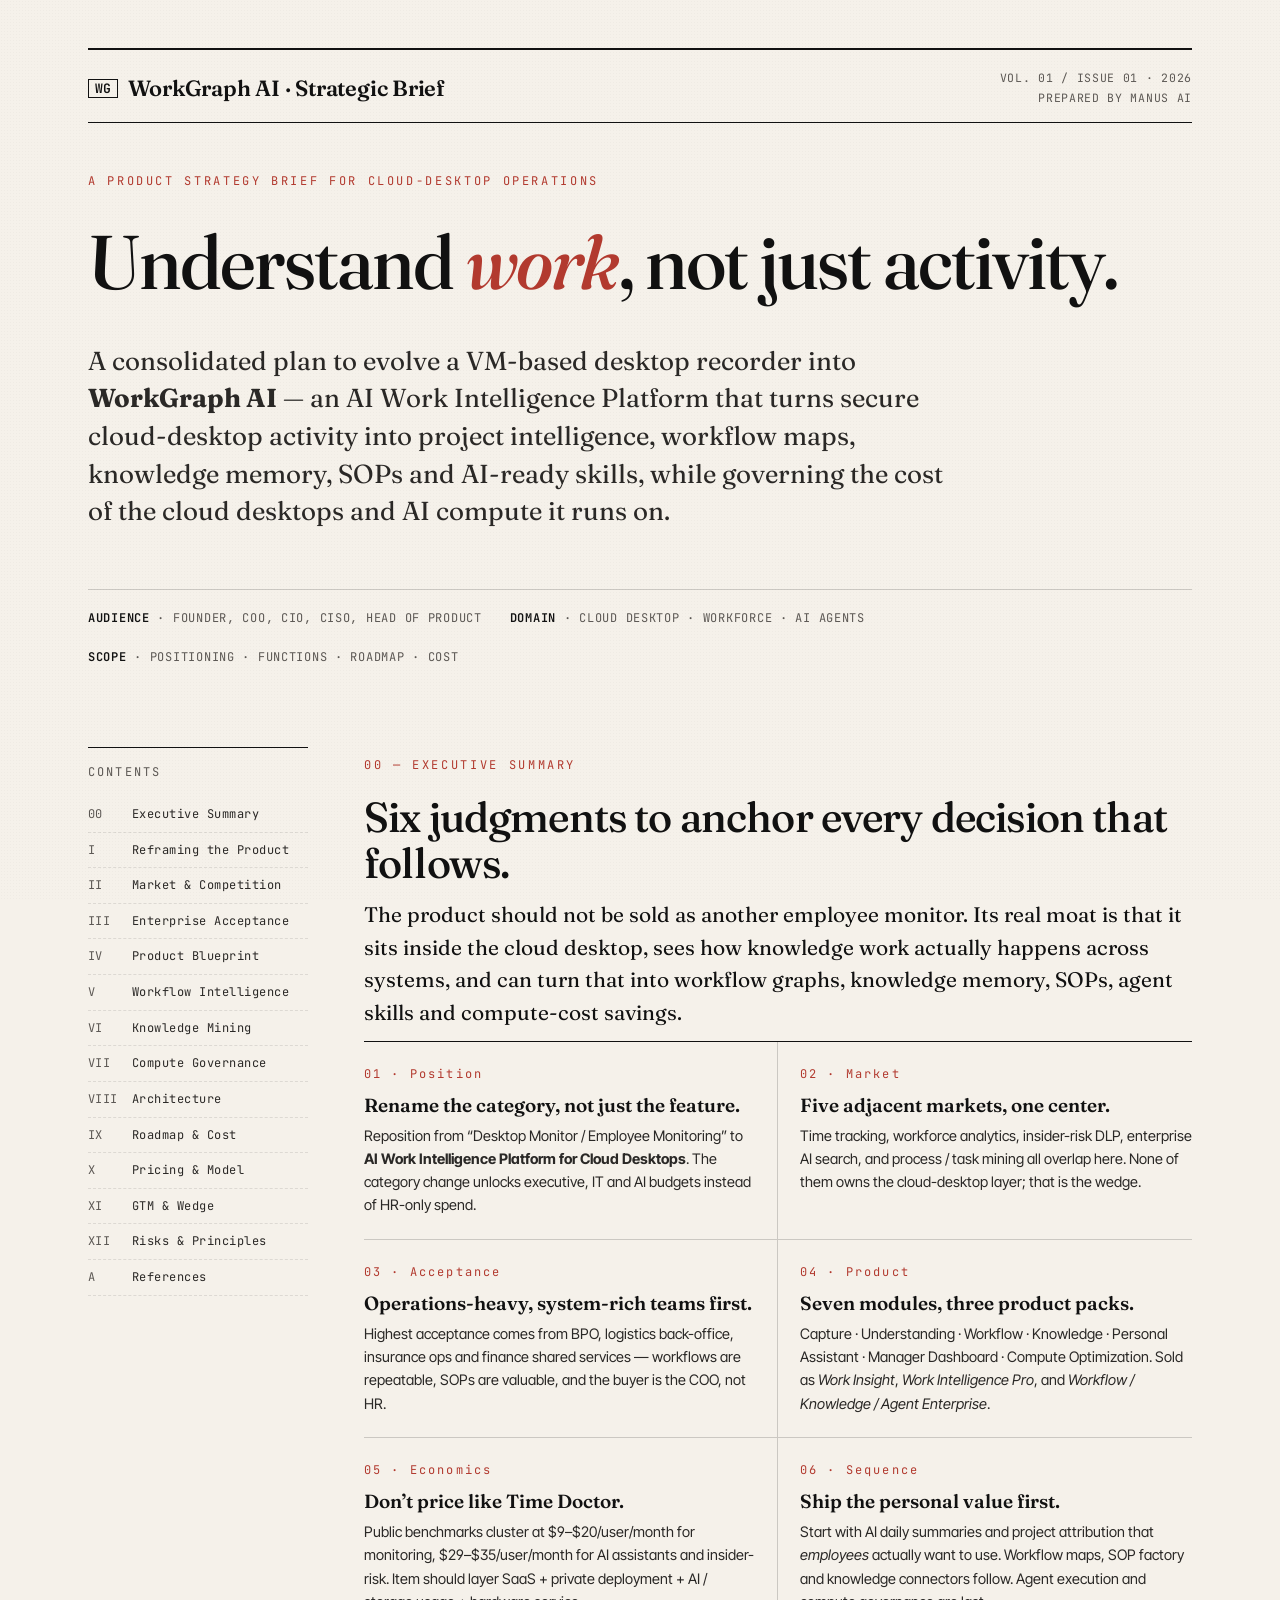
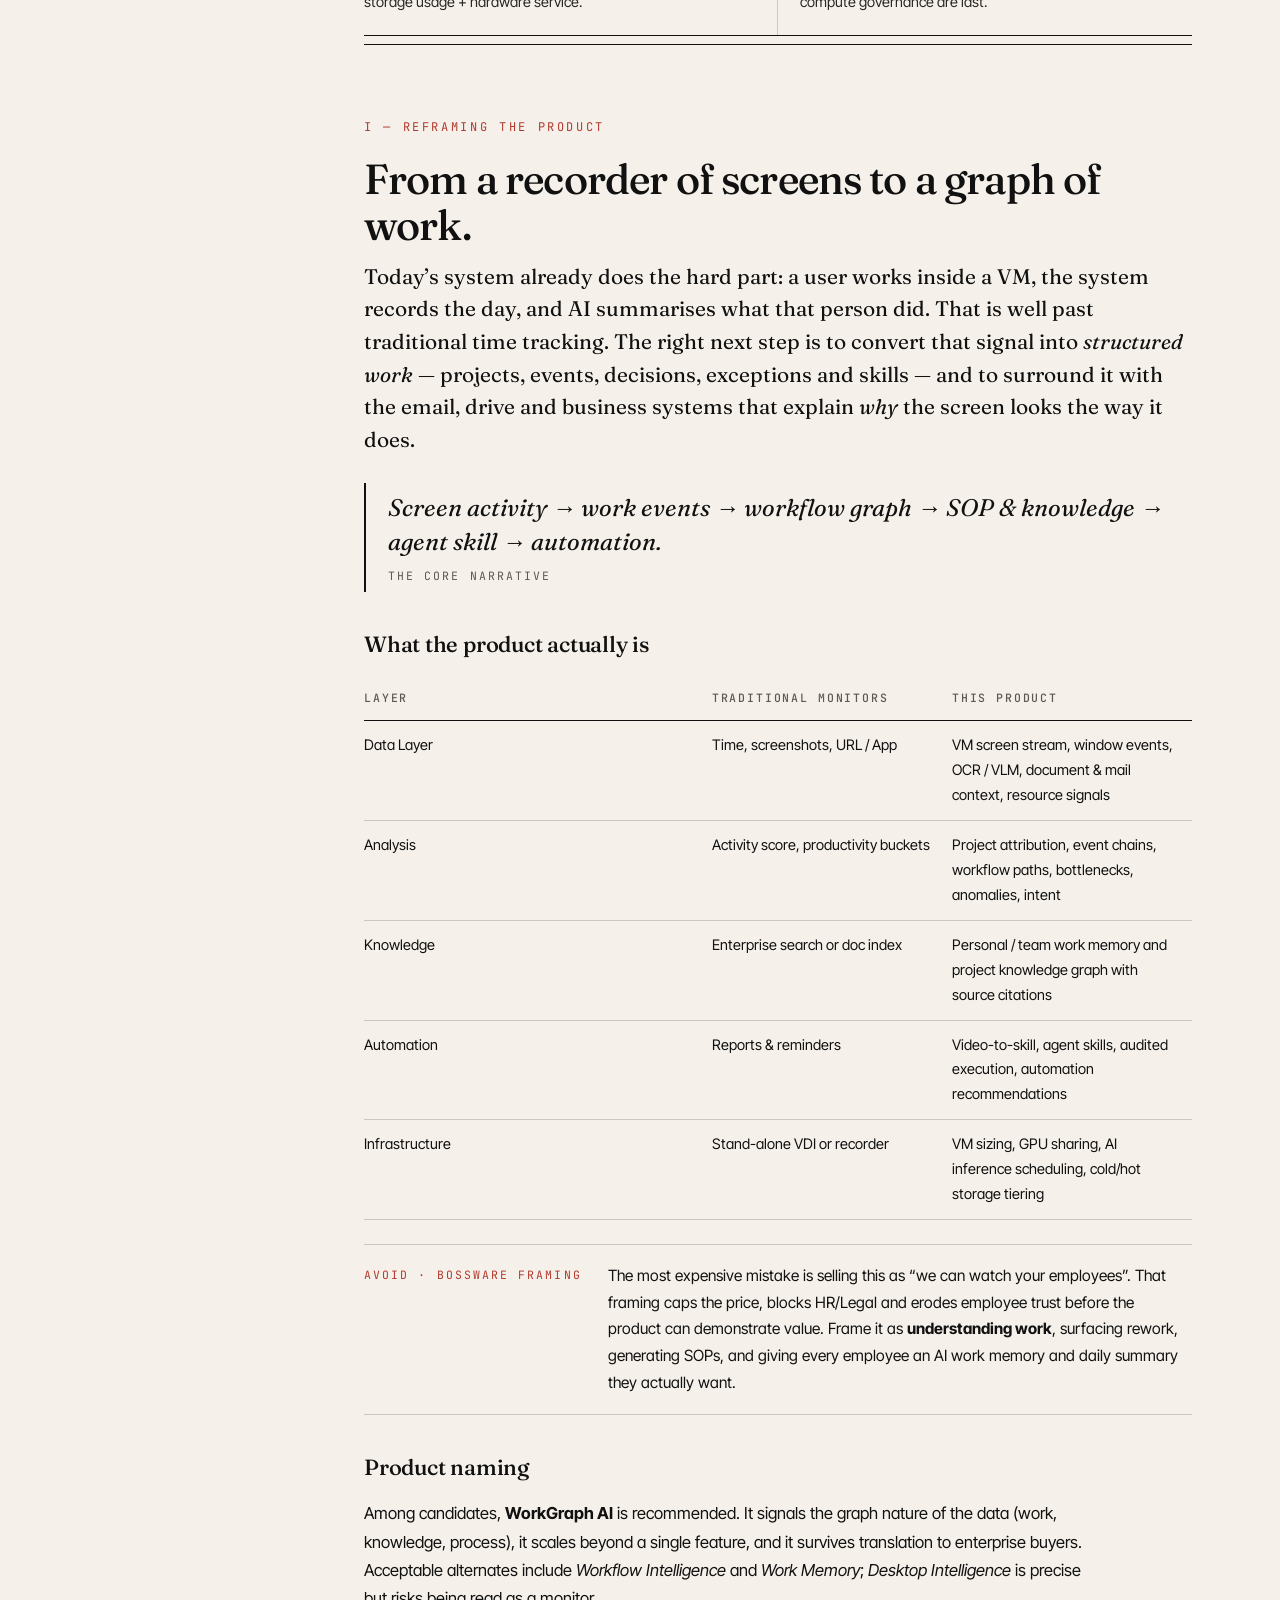
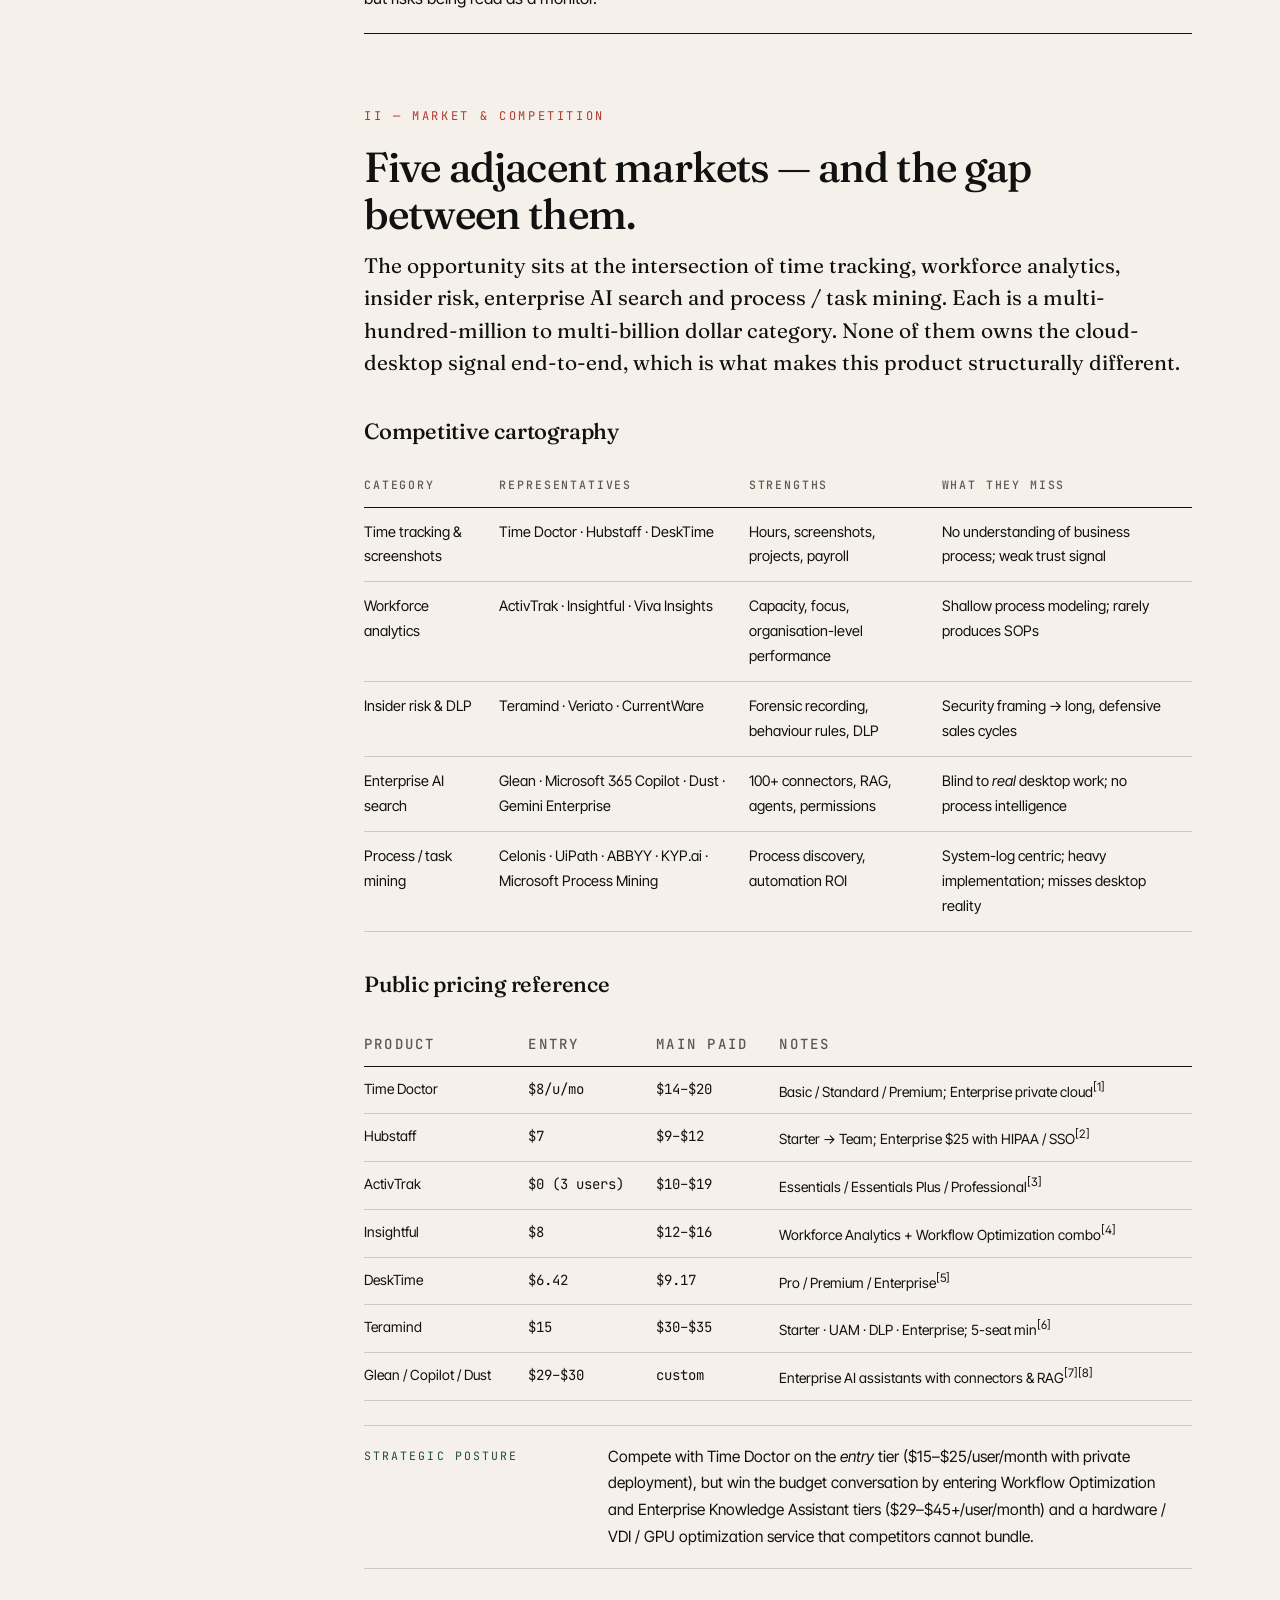
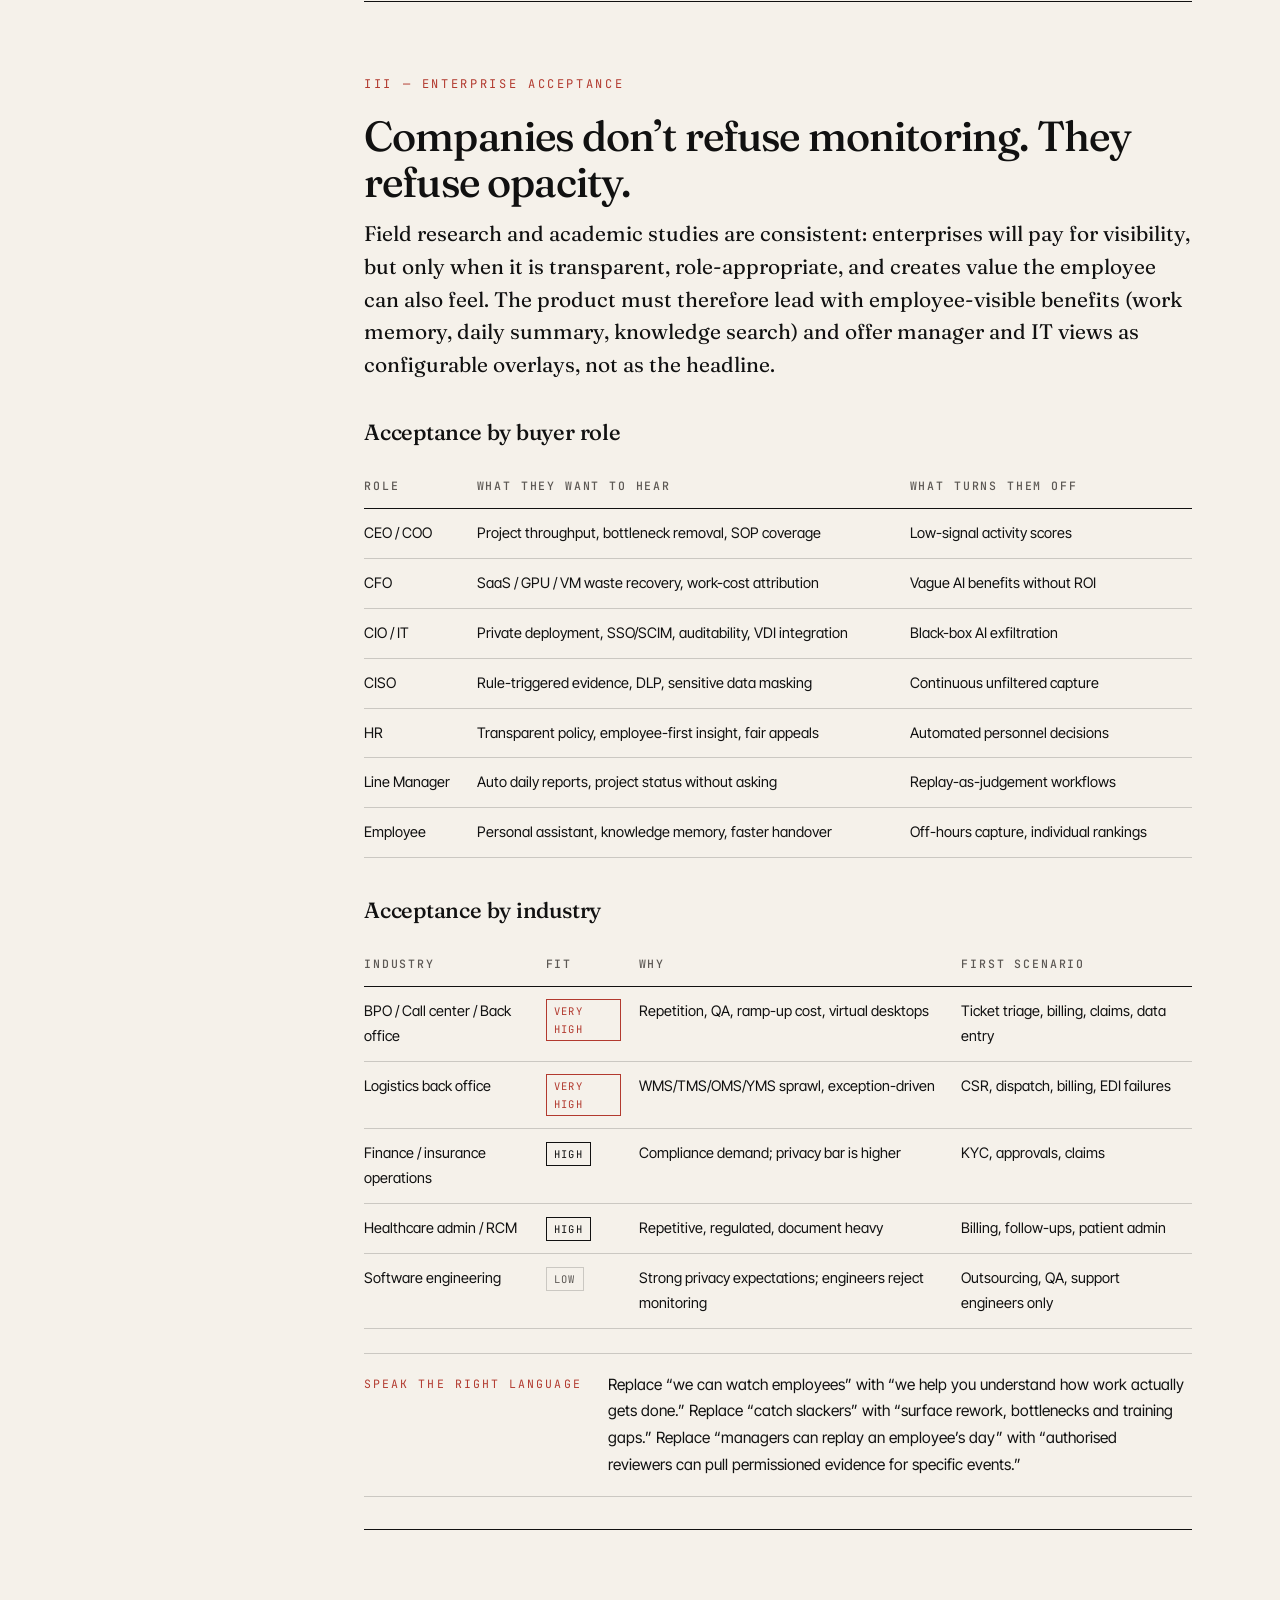
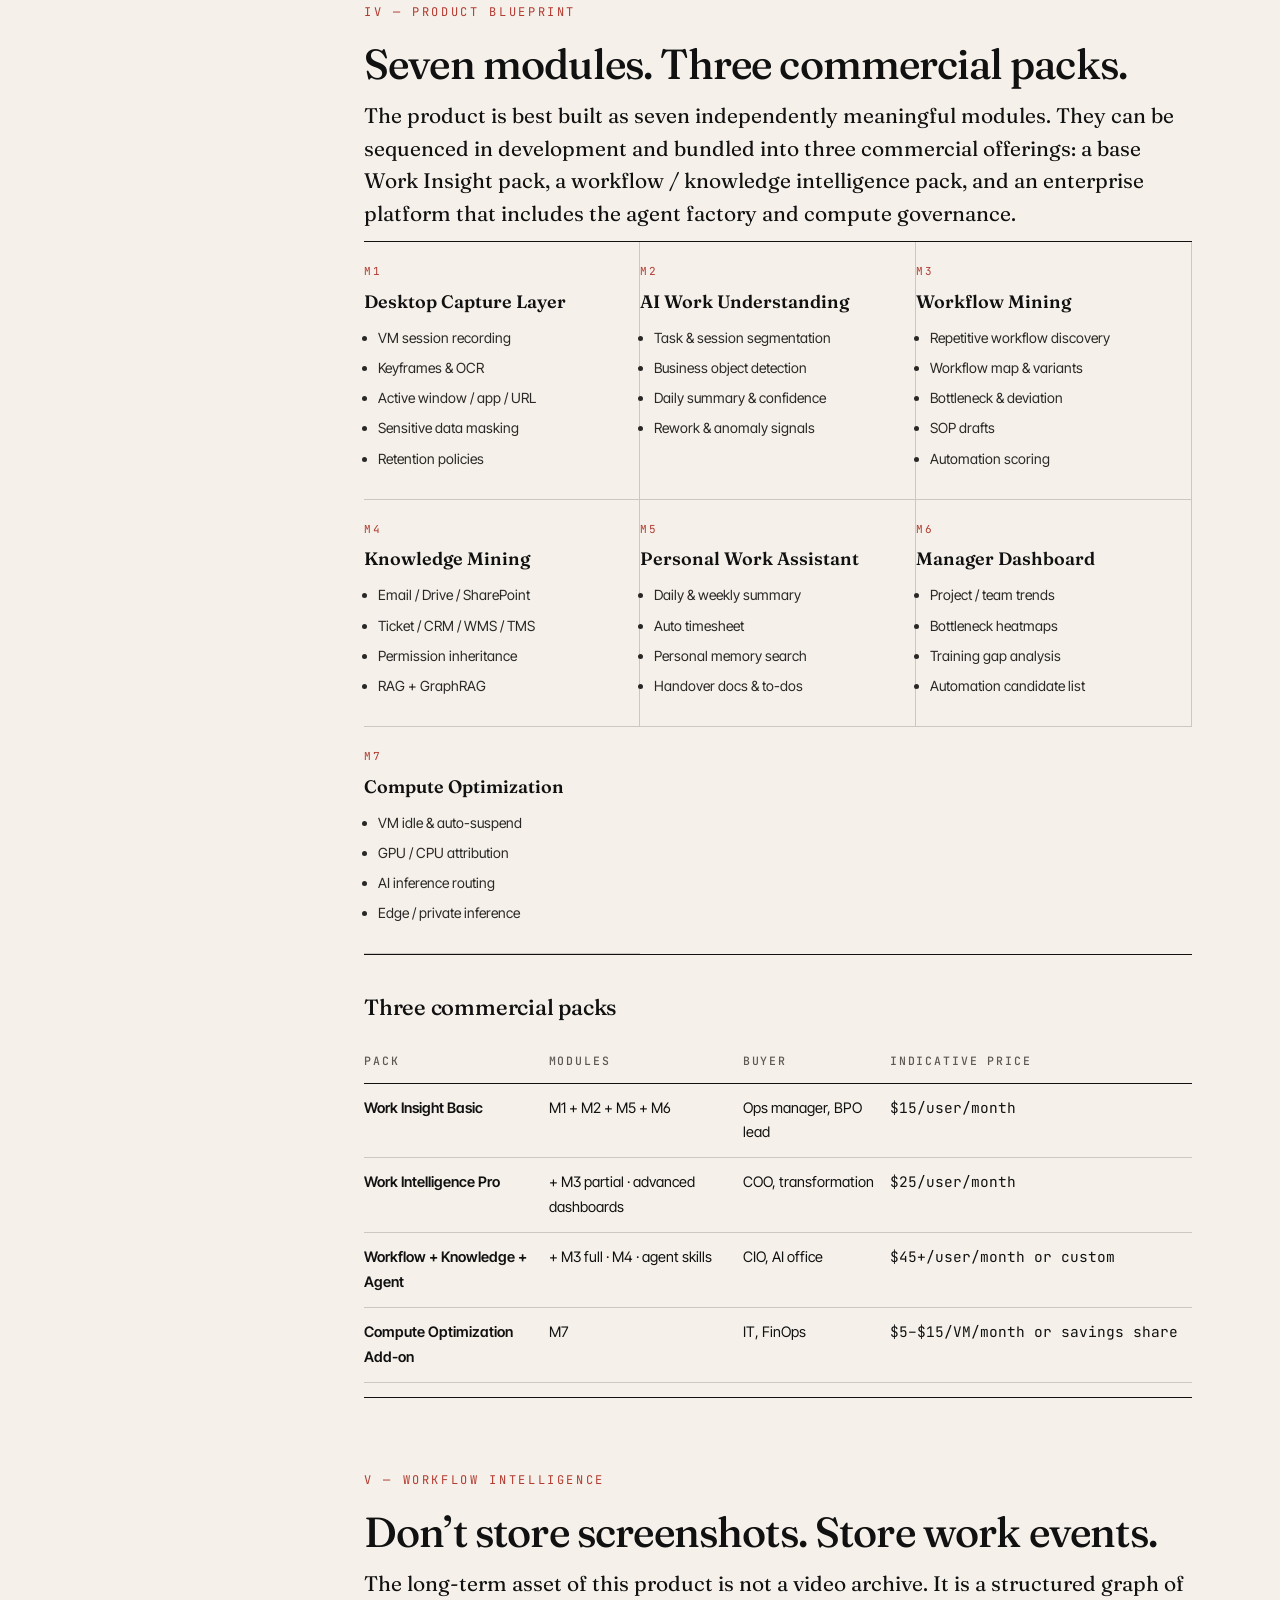
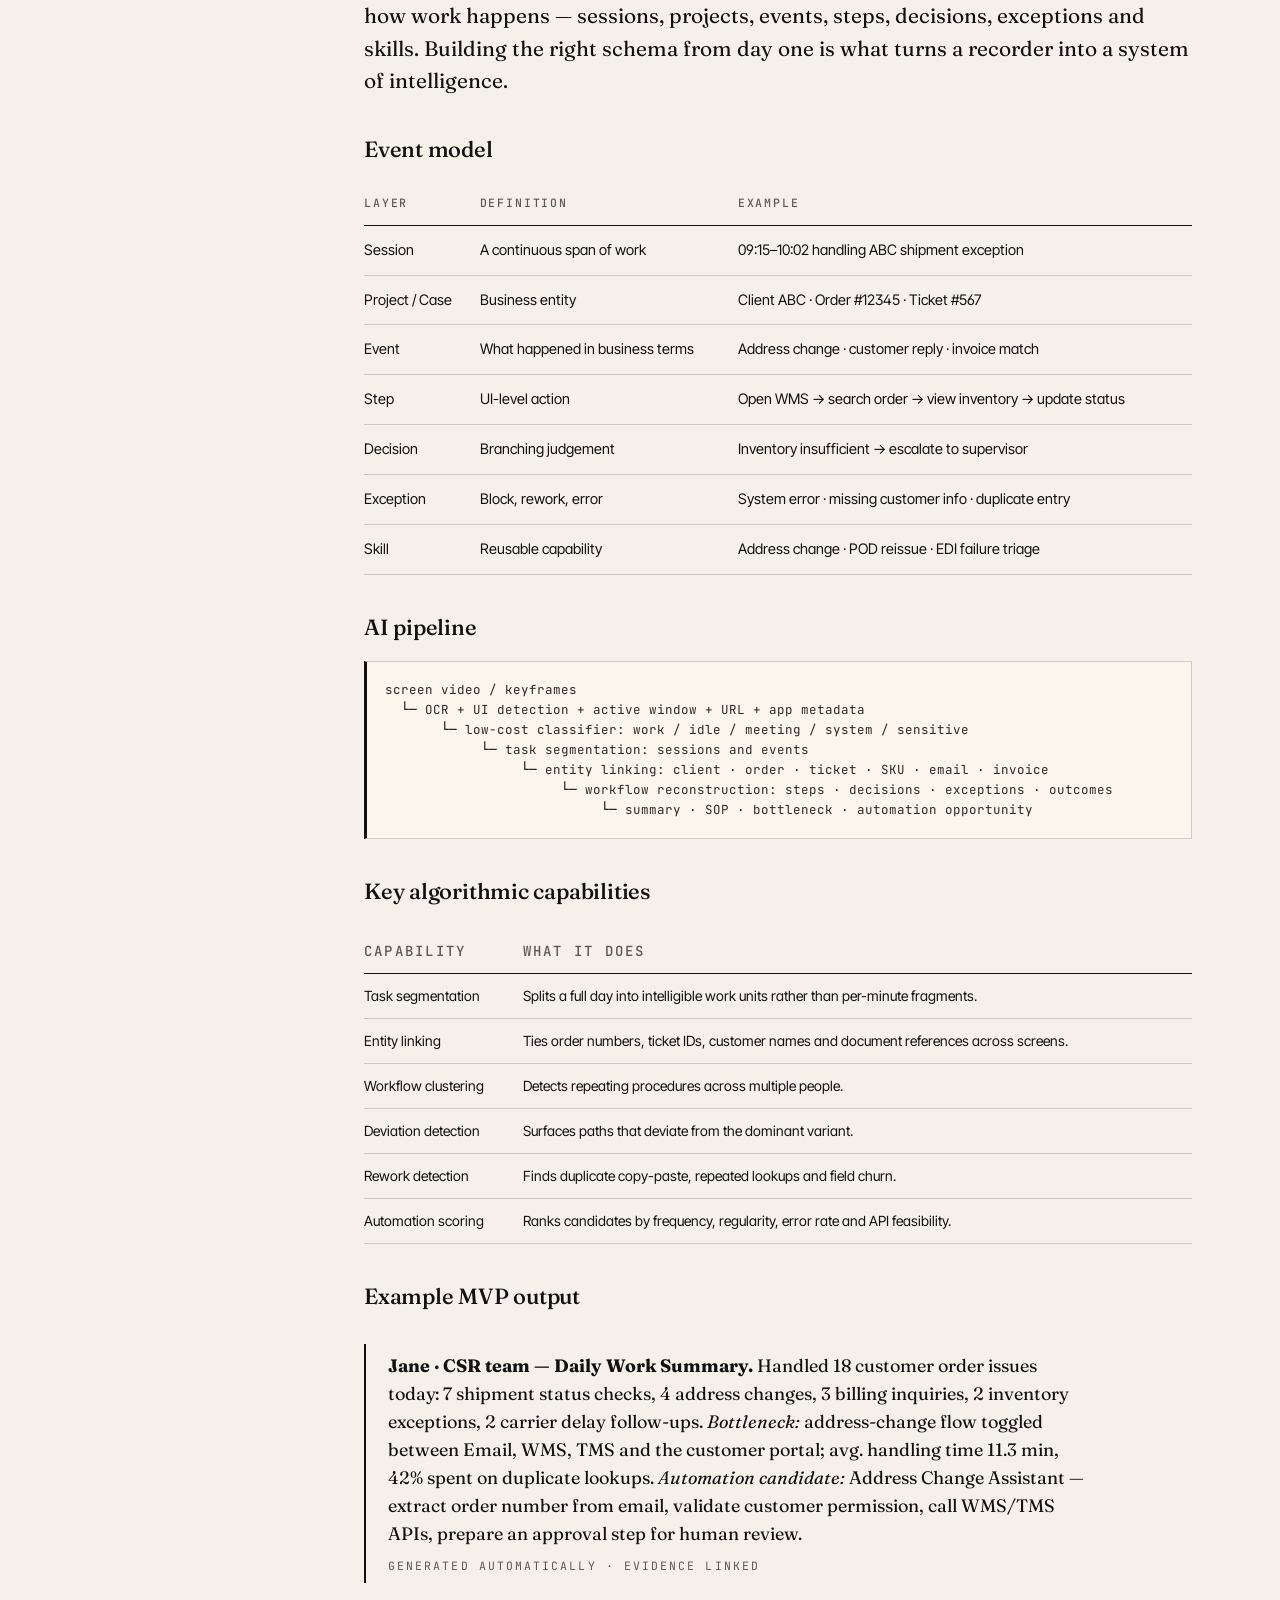
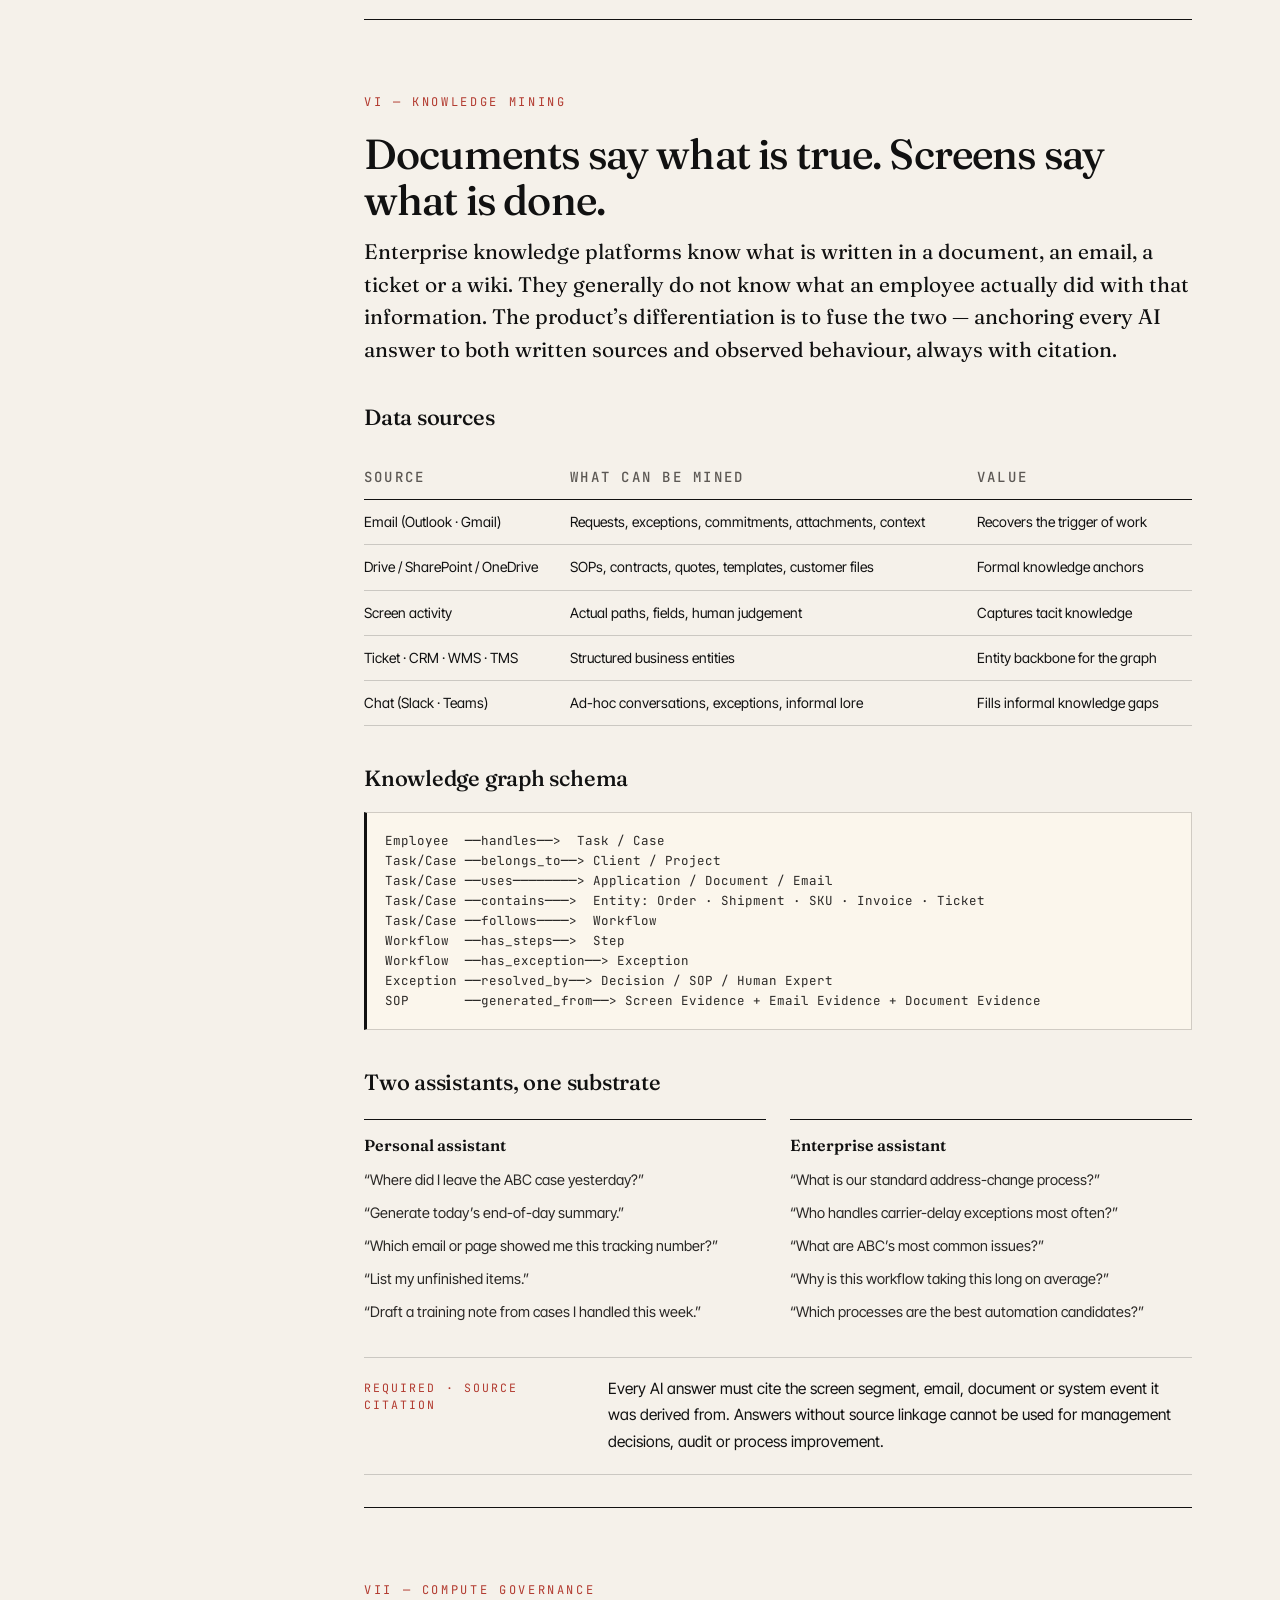
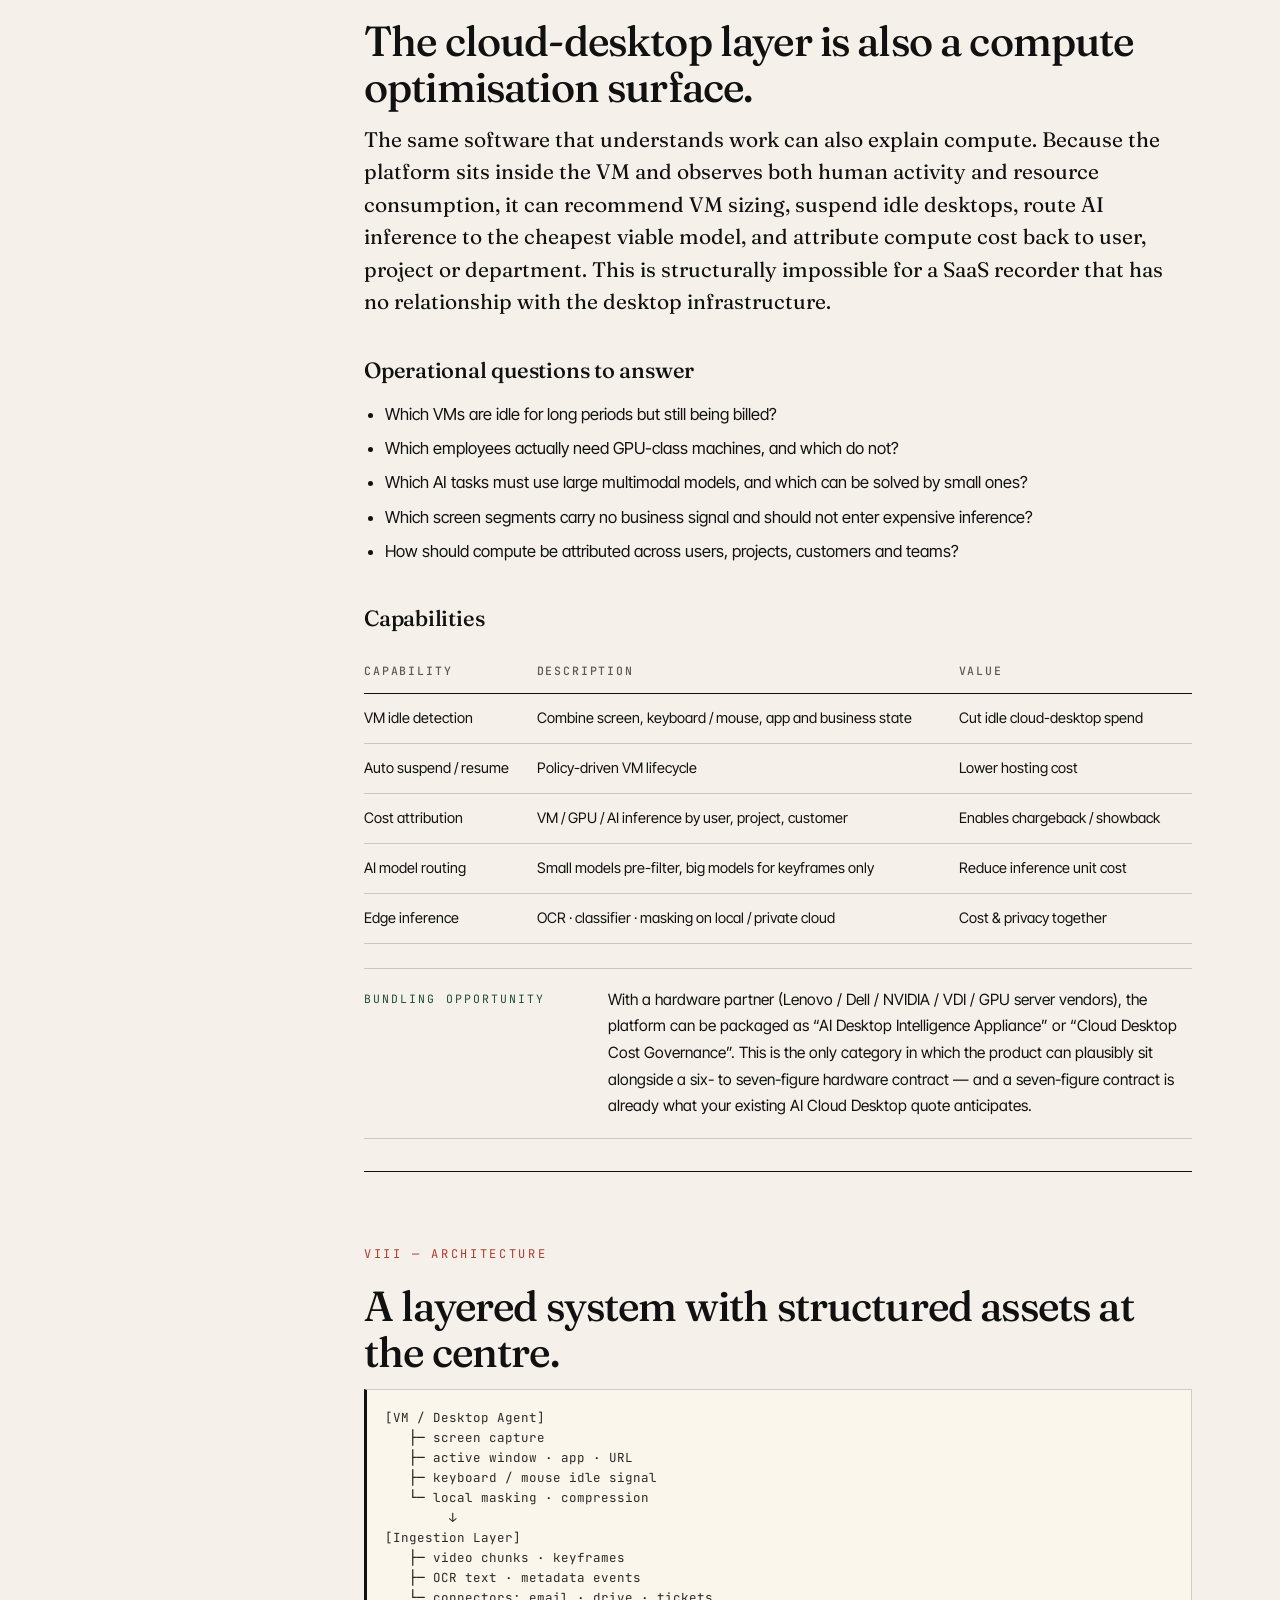
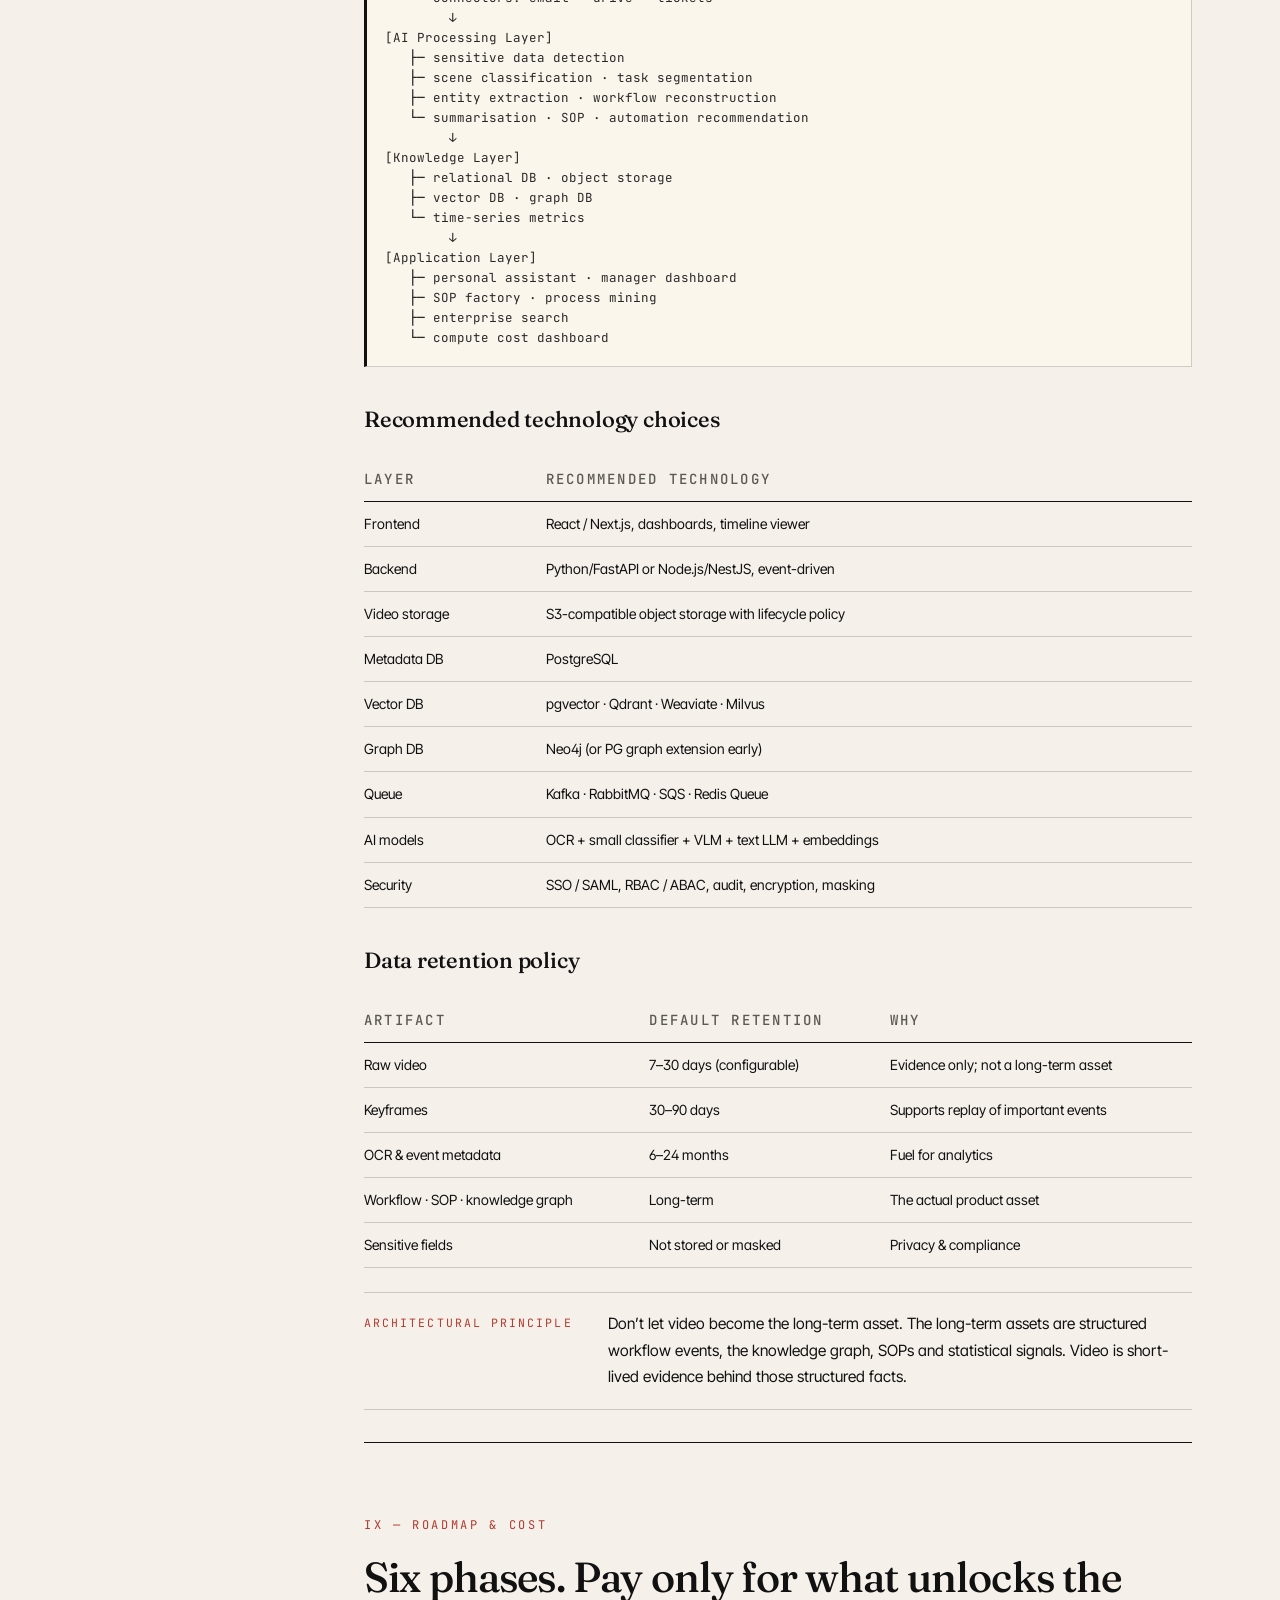
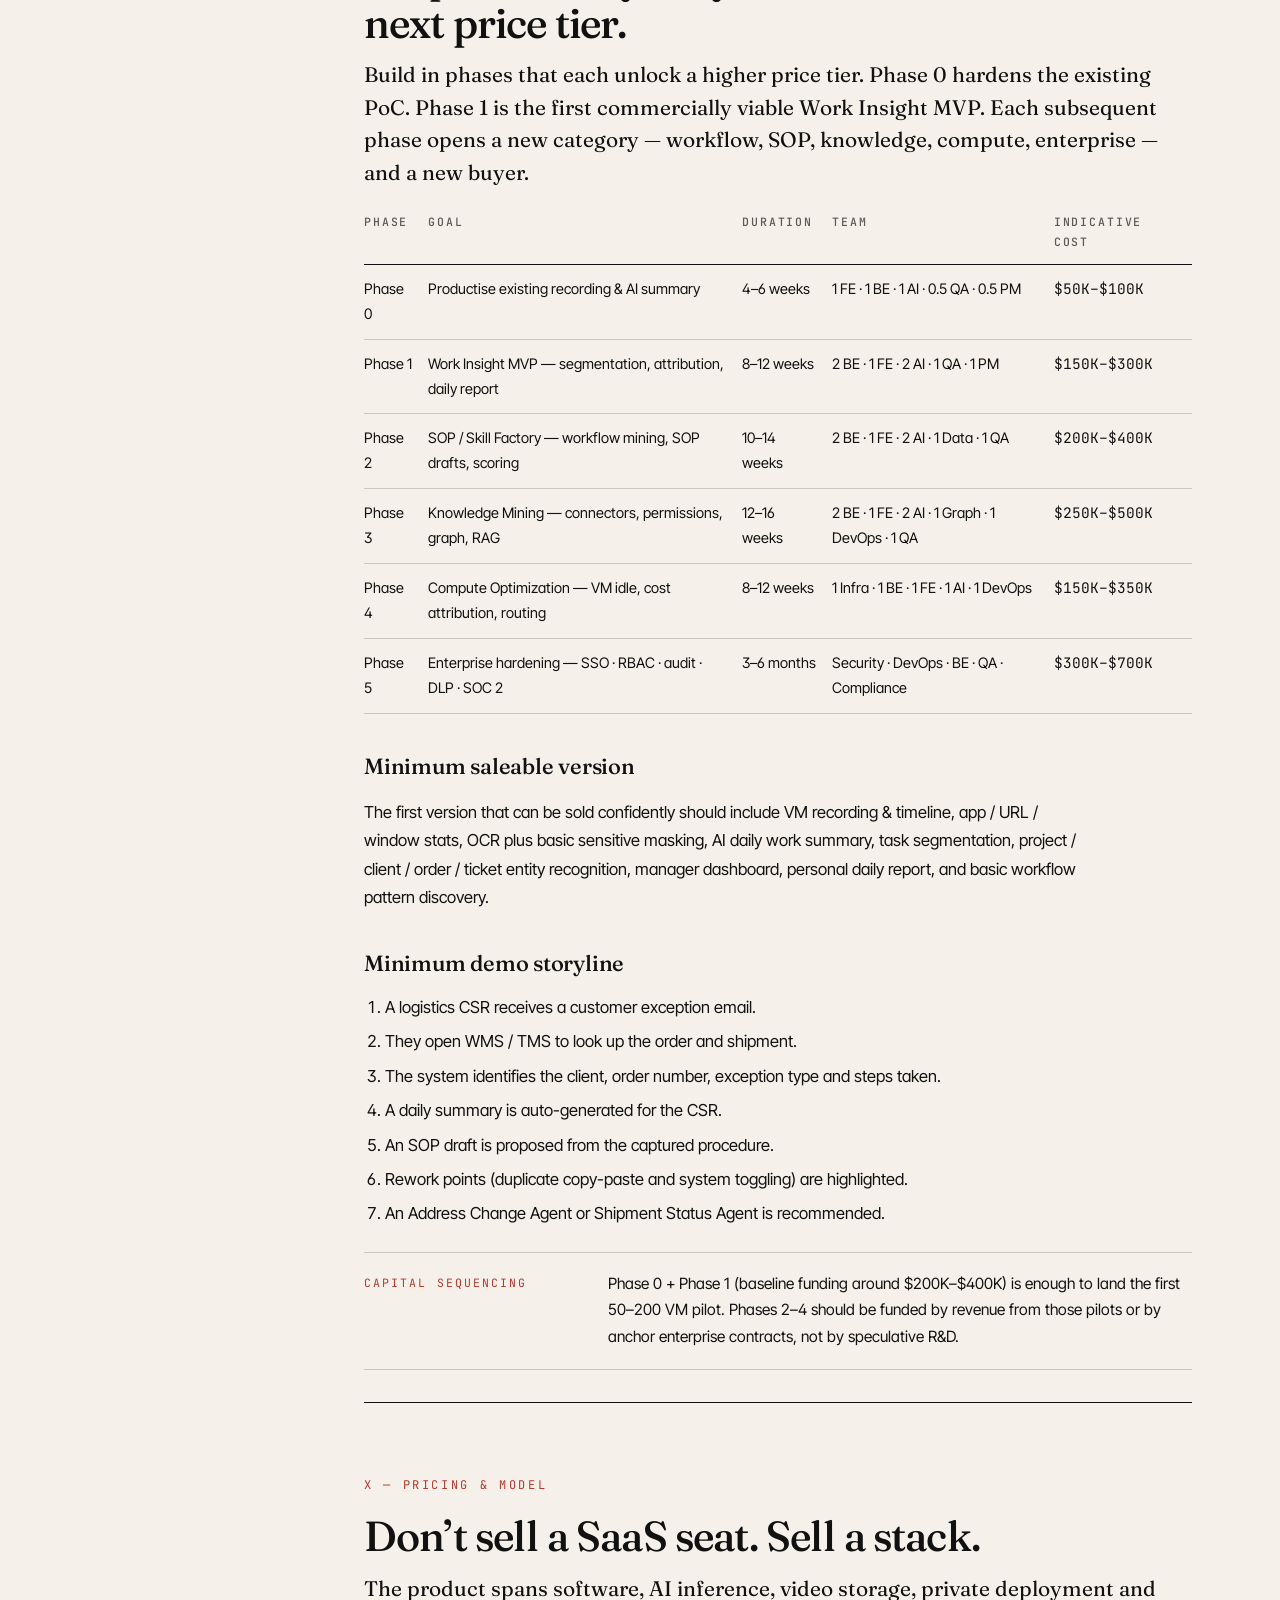
==== index.html @ 7704c3e9 "Initial publish: WorkGraph AI strategic brief" ====
<!doctype html>
<html lang="zh-CN">
<head>
<meta charset="utf-8" />
<meta name="viewport" content="width=device-width,initial-scale=1" />
<title>WorkGraph AI — A Strategic Brief on AI Work Intelligence for Cloud Desktops</title>
<meta name="description" content="A strategic product brief that re-frames a VM-based desktop monitoring system as an AI Work Intelligence Platform: workflow graph, knowledge graph, SOP factory, agent skills, and cloud desktop cost governance." />
<link rel="preconnect" href="https://fonts.googleapis.com" />
<link rel="preconnect" href="https://fonts.gstatic.com" crossorigin />
<link href="https://fonts.googleapis.com/css2?family=Fraunces:opsz,wght@9..144,400;9..144,500;9..144,600;9..144,700&family=Inter+Tight:wght@400;500;600;700&family=JetBrains+Mono:wght@400;500&family=Noto+Serif+SC:wght@500;600;700&family=Noto+Sans+SC:wght@400;500;600;700&display=swap" rel="stylesheet" />
<style>
  :root{
    --paper:#F5F1EA;
    --paper-soft:#EFEAE0;
    --ink:#111111;
    --ink-soft:#2A2826;
    --ink-mute:#5C5854;
    --rule:#1F1B16;
    --hairline:rgba(17,17,17,0.18);
    --hairline-soft:rgba(17,17,17,0.10);
    --accent:#B23A2F;
    --accent-soft:#E9CFC8;
    --leaf:#1F4D3B;
    --leaf-soft:#CFDDD2;
    --gold:#9A7B3A;
    --max:1160px;
    --gap:32px;
  }
  *{box-sizing:border-box}
  html{scroll-behavior:smooth}
  body{
    margin:0;
    background:var(--paper);
    color:var(--ink);
    font-family:"Inter Tight","Noto Sans SC",ui-sans-serif,system-ui,-apple-system,"Segoe UI",Roboto,"Helvetica Neue",Arial,sans-serif;
    font-size:16.5px;
    line-height:1.72;
    font-feature-settings:"ss01","cv11";
    -webkit-font-smoothing:antialiased;
    text-rendering:optimizeLegibility;
  }
  ::selection{background:#111;color:#F5F1EA}
  a{color:inherit;text-decoration:none}
  /* paper grain */
  body::before{
    content:"";
    position:fixed;inset:0;
    pointer-events:none;
    background-image:radial-gradient(rgba(17,17,17,0.04) 1px,transparent 1px);
    background-size:3px 3px;
    mix-blend-mode:multiply;
    z-index:0;
    opacity:.55;
  }
  .frame{
    position:relative;
    z-index:1;
    max-width:var(--max);
    margin:0 auto;
    padding:48px 28px 96px;
  }
  /* masthead */
  .masthead{
    display:flex;
    justify-content:space-between;
    align-items:flex-end;
    border-top:2px solid var(--ink);
    border-bottom:1px solid var(--ink);
    padding:18px 0 14px;
    margin-bottom:48px;
  }
  .masthead .brand{
    font-family:"Fraunces",serif;
    font-weight:600;
    font-size:22px;
    letter-spacing:-0.01em;
    display:flex;align-items:center;gap:10px;
  }
  .brand .glyph{
    font-family:"JetBrains Mono",ui-monospace,monospace;
    font-size:13px;
    border:1px solid var(--ink);
    padding:2px 6px;
    line-height:1;
  }
  .masthead .meta{
    font-family:"JetBrains Mono",monospace;
    font-size:11.5px;
    letter-spacing:0.06em;
    text-transform:uppercase;
    color:var(--ink-mute);
    text-align:right;
  }
  /* hero */
  .hero{
    display:grid;
    grid-template-columns: 1fr;
    gap:24px;
    margin:8px 0 80px;
  }
  .kicker{
    font-family:"JetBrains Mono",monospace;
    text-transform:uppercase;
    font-size:12px;
    letter-spacing:0.22em;
    color:var(--accent);
  }
  .hero h1{
    font-family:"Fraunces",serif;
    font-weight:500;
    font-size: clamp(40px, 6vw, 76px);
    line-height:1.02;
    letter-spacing:-0.025em;
    margin:8px 0 0;
  }
  .hero h1 em{
    font-style:italic;
    font-weight:500;
    color:var(--accent);
  }
  .hero .deck{
    font-family:"Fraunces",serif;
    font-weight:400;
    font-size: clamp(20px, 2.1vw, 26px);
    line-height:1.45;
    color:var(--ink-soft);
    max-width:880px;
    margin:18px 0 0;
  }
  .byline{
    display:flex;flex-wrap:wrap;
    gap:18px 28px;
    margin-top:34px;
    padding-top:18px;
    border-top:1px solid var(--hairline);
    font-family:"JetBrains Mono",monospace;
    font-size:12px;letter-spacing:.06em;text-transform:uppercase;color:var(--ink-mute);
  }
  .byline strong{color:var(--ink);font-weight:600}
  /* layout */
  .columns{
    display:grid;
    grid-template-columns: 220px 1fr;
    gap:56px;
    align-items:flex-start;
  }
  nav.toc{
    position:sticky;
    top:24px;
    border-top:1px solid var(--ink);
    padding-top:14px;
    font-family:"JetBrains Mono",monospace;
    font-size:12px;
    letter-spacing:.04em;
  }
  nav.toc .label{
    text-transform:uppercase;
    color:var(--ink-mute);
    margin-bottom:14px;
    letter-spacing:.18em;
  }
  nav.toc ol{
    list-style:none;margin:0;padding:0;
    counter-reset: toc;
  }
  nav.toc li{margin:0}
  nav.toc a{
    display:flex;
    gap:10px;
    padding:7px 0;
    border-bottom:1px dashed var(--hairline-soft);
    color:var(--ink-soft);
    transition: color .18s ease;
  }
  nav.toc a:hover{color:var(--accent)}
  nav.toc a .num{
    color:var(--ink-mute);
    min-width:34px;
  }
  /* article */
  article{min-width:0}
  section.block{
    padding:72px 0 8px;
    border-top:1px solid var(--ink);
  }
  section.block:first-of-type{border-top:none;padding-top:8px}
  .section-head{
    display:flex;align-items:baseline;gap:18px;
    margin-bottom:18px;
  }
  .section-index{
    font-family:"JetBrains Mono",monospace;
    font-size:12px;
    letter-spacing:.22em;
    color:var(--accent);
    text-transform:uppercase;
  }
  h2{
    font-family:"Fraunces",serif;
    font-weight:500;
    font-size: clamp(28px, 3.4vw, 42px);
    line-height:1.1;
    letter-spacing:-0.02em;
    margin:0 0 10px;
  }
  h3{
    font-family:"Fraunces",serif;
    font-weight:500;
    font-size: 22px;
    margin:34px 0 8px;
    letter-spacing:-0.01em;
  }
  h4{
    font-family:"Inter Tight",sans-serif;
    text-transform:uppercase;
    letter-spacing:.14em;
    font-size:12px;
    color:var(--ink-mute);
    margin:22px 0 8px;
  }
  p{margin:12px 0;max-width:72ch}
  p.lead{
    font-family:"Fraunces",serif;
    font-size:21px;
    line-height:1.55;
    color:var(--ink);
    max-width:64ch;
    font-weight:400;
  }
  p.lede-small{
    font-family:"Inter Tight",sans-serif;
    font-size:14.5px;
    color:var(--ink-mute);
    letter-spacing:.01em;
  }
  ul,ol{padding-left:1.25em;margin:10px 0}
  li{margin:6px 0;max-width:72ch}
  /* pull quote */
  .pullquote{
    border-left:2px solid var(--ink);
    padding:8px 0 8px 22px;
    margin:28px 0;
    font-family:"Fraunces",serif;
    font-style:italic;
    font-size:24px;
    line-height:1.4;
    color:var(--ink);
    max-width:60ch;
  }
  .pullquote .who{
    display:block;
    margin-top:10px;
    font-family:"JetBrains Mono",monospace;
    font-style:normal;
    font-size:11.5px;
    text-transform:uppercase;
    letter-spacing:.18em;
    color:var(--ink-mute);
  }
  /* tables */
  .tbl{
    width:100%;
    border-collapse:collapse;
    margin:18px 0 6px;
    font-size:14.5px;
  }
  .tbl th,.tbl td{
    text-align:left;
    vertical-align:top;
    padding:12px 14px 12px 0;
    border-bottom:1px solid var(--hairline);
  }
  .tbl th{
    font-family:"JetBrains Mono",monospace;
    font-weight:500;
    font-size:11.5px;
    letter-spacing:.16em;
    text-transform:uppercase;
    color:var(--ink-mute);
    border-bottom:1px solid var(--ink);
    padding-top:6px;
  }
  .tbl td strong{font-weight:600}
  .tbl.compact th,.tbl.compact td{padding:10px 12px 10px 0;font-size:14px}
  .tbl .num{font-family:"JetBrains Mono",monospace;white-space:nowrap}
  /* tag */
  .tag{
    display:inline-block;
    font-family:"JetBrains Mono",monospace;
    font-size:10.5px;
    letter-spacing:.14em;
    text-transform:uppercase;
    padding:2px 7px;
    border:1px solid var(--ink);
    color:var(--ink);
    background:transparent;
    margin-right:4px;
  }
  .tag.accent{color:var(--accent);border-color:var(--accent)}
  .tag.leaf{color:var(--leaf);border-color:var(--leaf)}
  .tag.mute{color:var(--ink-mute);border-color:var(--hairline)}
  /* exec summary */
  .exec{
    display:grid;
    grid-template-columns:repeat(2,1fr);
    gap:0;
    border-top:1px solid var(--ink);
    border-bottom:1px solid var(--ink);
    margin:10px 0 0;
  }
  .exec .item{
    padding:22px 22px 22px 0;
    border-bottom:1px solid var(--hairline);
    border-right:1px solid var(--hairline);
  }
  .exec .item:nth-child(2n){border-right:none;padding-left:22px;padding-right:0}
  .exec .item:nth-last-child(-n+2){border-bottom:none}
  .exec .n{
    font-family:"JetBrains Mono",monospace;
    font-size:12px;letter-spacing:.18em;
    color:var(--accent);
    margin-bottom:10px;
  }
  .exec h5{
    font-family:"Fraunces",serif;
    font-weight:600;
    font-size:19px;
    margin:0 0 6px;
    line-height:1.25;
  }
  .exec p{margin:0;color:var(--ink-soft);font-size:14.5px;line-height:1.6}
  @media (max-width:760px){
    .exec{grid-template-columns:1fr}
    .exec .item{border-right:none;padding:18px 0}
    .exec .item:nth-child(2n){padding-left:0}
    .exec .item:nth-last-child(-n+2){border-bottom:1px solid var(--hairline)}
    .exec .item:last-child{border-bottom:none}
  }
  /* module grid */
  .modules{
    display:grid;
    grid-template-columns: repeat(auto-fill,minmax(260px,1fr));
    gap:0;
    border-top:1px solid var(--ink);
    border-bottom:1px solid var(--ink);
  }
  .modules .m{
    padding:20px 22px 22px 0;
    border-bottom:1px solid var(--hairline);
    border-right:1px solid var(--hairline);
  }
  .modules .m:last-child{border-right:none}
  .modules .m h5{
    font-family:"Fraunces",serif;
    font-weight:600;
    font-size:18px;
    margin:6px 0 8px;
  }
  .modules .m .mn{
    font-family:"JetBrains Mono",monospace;
    font-size:11px;letter-spacing:.2em;color:var(--accent);
    text-transform:uppercase;
  }
  .modules .m ul{padding-left:1em;margin:6px 0 0;color:var(--ink-soft);font-size:14px}
  /* code-ish diagram */
  pre.flow{
    background:#FBF6EC;
    border:1px solid var(--hairline);
    border-left:3px solid var(--ink);
    padding:18px 18px;
    overflow-x:auto;
    font-family:"JetBrains Mono",monospace;
    font-size:12.5px;
    line-height:1.6;
    color:var(--ink-soft);
    white-space:pre;
    margin:14px 0 8px;
  }
  /* call-out paragraphs (inline emphasis, no color blocks) */
  .marginalia{
    display:grid;
    grid-template-columns: 22ch 1fr;
    gap:24px;
    border-top:1px solid var(--hairline);
    border-bottom:1px solid var(--hairline);
    padding:18px 0;
    margin:24px 0;
  }
  .marginalia .side{
    font-family:"JetBrains Mono",monospace;
    text-transform:uppercase;
    font-size:11.5px;
    letter-spacing:.18em;
    color:var(--accent);
    line-height:1.5;
    padding-top:3px;
  }
  .marginalia .side.leaf{color:var(--leaf)}
  .marginalia .body{font-size:15.5px;color:var(--ink);max-width:64ch}
  @media (max-width:760px){
    .marginalia{grid-template-columns:1fr;gap:6px}
  }
  /* two-col compare */
  .compare{
    display:grid;
    grid-template-columns:1fr 1fr;
    gap:24px;
    margin:18px 0 4px;
  }
  .compare .col{
    border-top:1px solid var(--ink);
    padding-top:12px;
  }
  .compare .col h5{
    font-family:"Fraunces",serif;
    font-weight:600;
    font-size:16px;margin:0 0 8px;
  }
  .compare .col.muted h5{color:var(--ink-mute)}
  .compare .col p{font-size:14.5px;color:var(--ink-soft);margin:0 0 8px}
  @media (max-width:760px){.compare{grid-template-columns:1fr}}
  /* footer & cite */
  footer.colophon{
    margin-top:80px;
    border-top:2px solid var(--ink);
    padding-top:22px;
    display:grid;
    grid-template-columns:2fr 1fr;
    gap:24px;
    font-family:"JetBrains Mono",monospace;
    font-size:11.5px;letter-spacing:.06em;
    color:var(--ink-mute);
    text-transform:uppercase;
  }
  footer.colophon a{color:var(--accent)}
  @media (max-width:760px){footer.colophon{grid-template-columns:1fr}}
  /* responsive layout */
  @media (max-width:980px){
    .columns{grid-template-columns:1fr;gap:24px}
    nav.toc{position:relative;top:auto}
  }
  /* small horizontal hr */
  hr.rule{
    border:none;border-top:1px solid var(--ink);
    margin:30px 0 10px;
  }
  hr.rule-soft{
    border:none;border-top:1px dashed var(--hairline);
    margin:24px 0;
  }
  /* references */
  .refs{font-size:13px;color:var(--ink-soft);font-family:"JetBrains Mono",monospace}
  .refs li{margin:6px 0}
  /* hide focus outlines but keep keyboard ring on actual focus */
  :focus{outline:1px solid var(--accent);outline-offset:2px}

  /* subtle enter motion (respects reduced motion) */
  @media (prefers-reduced-motion: no-preference){
    section.block{opacity:0;transform:translateY(6px);transition: opacity .5s ease, transform .5s cubic-bezier(0.23,1,0.32,1)}
    section.block.in{opacity:1;transform:none}
  }
</style>
</head>
<body>
<div class="frame">

  <!-- MASTHEAD -->
  <header class="masthead">
    <div class="brand">
      <span class="glyph">WG</span>
      <span>WorkGraph AI · Strategic Brief</span>
    </div>
    <div class="meta">
      Vol. 01 / Issue 01 · 2026<br/>
      Prepared by Manus AI
    </div>
  </header>

  <!-- HERO -->
  <section class="hero" aria-label="Cover">
    <div class="kicker">A product strategy brief for cloud-desktop operations</div>
    <h1>Understand <em>work</em>, not just activity.</h1>
    <p class="deck">
      A consolidated plan to evolve a VM-based desktop recorder into <strong>WorkGraph AI</strong> — an AI Work Intelligence Platform that turns secure cloud-desktop activity into project intelligence, workflow maps, knowledge memory, SOPs and AI-ready skills, while governing the cost of the cloud desktops and AI compute it runs on.
    </p>
    <div class="byline">
      <span><strong>Audience</strong> · Founder, COO, CIO, CISO, Head of Product</span>
      <span><strong>Domain</strong> · Cloud Desktop · Workforce · AI Agents</span>
      <span><strong>Scope</strong> · Positioning · Functions · Roadmap · Cost</span>
    </div>
  </section>

  <!-- BODY -->
  <div class="columns">

    <!-- TOC -->
    <nav class="toc" aria-label="Table of Contents">
      <div class="label">Contents</div>
      <ol>
        <li><a href="#summary"><span class="num">00</span><span>Executive Summary</span></a></li>
        <li><a href="#positioning"><span class="num">I</span><span>Reframing the Product</span></a></li>
        <li><a href="#market"><span class="num">II</span><span>Market &amp; Competition</span></a></li>
        <li><a href="#acceptance"><span class="num">III</span><span>Enterprise Acceptance</span></a></li>
        <li><a href="#modules"><span class="num">IV</span><span>Product Blueprint</span></a></li>
        <li><a href="#workflow"><span class="num">V</span><span>Workflow Intelligence</span></a></li>
        <li><a href="#knowledge"><span class="num">VI</span><span>Knowledge Mining</span></a></li>
        <li><a href="#compute"><span class="num">VII</span><span>Compute Governance</span></a></li>
        <li><a href="#architecture"><span class="num">VIII</span><span>Architecture</span></a></li>
        <li><a href="#roadmap"><span class="num">IX</span><span>Roadmap &amp; Cost</span></a></li>
        <li><a href="#pricing"><span class="num">X</span><span>Pricing &amp; Model</span></a></li>
        <li><a href="#gtm"><span class="num">XI</span><span>GTM &amp; Wedge</span></a></li>
        <li><a href="#risks"><span class="num">XII</span><span>Risks &amp; Principles</span></a></li>
        <li><a href="#appendix"><span class="num">A</span><span>References</span></a></li>
      </ol>
    </nav>

    <!-- ARTICLE -->
    <article>

      <!-- EXECUTIVE SUMMARY -->
      <section class="block" id="summary">
        <div class="section-head">
          <span class="section-index">00 — Executive Summary</span>
        </div>
        <h2>Six judgments to anchor every decision that follows.</h2>
        <p class="lead">
          The product should not be sold as another employee monitor. Its real moat is that it sits inside the cloud desktop, sees how knowledge work actually happens across systems, and can turn that into workflow graphs, knowledge memory, SOPs, agent skills and compute-cost savings.
        </p>

        <div class="exec">
          <div class="item">
            <div class="n">01 · Position</div>
            <h5>Rename the category, not just the feature.</h5>
            <p>Reposition from “Desktop Monitor / Employee Monitoring” to <strong>AI Work Intelligence Platform for Cloud Desktops</strong>. The category change unlocks executive, IT and AI budgets instead of HR-only spend.</p>
          </div>
          <div class="item">
            <div class="n">02 · Market</div>
            <h5>Five adjacent markets, one center.</h5>
            <p>Time tracking, workforce analytics, insider-risk DLP, enterprise AI search, and process / task mining all overlap here. None of them owns the cloud-desktop layer; that is the wedge.</p>
          </div>
          <div class="item">
            <div class="n">03 · Acceptance</div>
            <h5>Operations-heavy, system-rich teams first.</h5>
            <p>Highest acceptance comes from BPO, logistics back-office, insurance ops and finance shared services — workflows are repeatable, SOPs are valuable, and the buyer is the COO, not HR.</p>
          </div>
          <div class="item">
            <div class="n">04 · Product</div>
            <h5>Seven modules, three product packs.</h5>
            <p>Capture · Understanding · Workflow · Knowledge · Personal Assistant · Manager Dashboard · Compute Optimization. Sold as <em>Work Insight</em>, <em>Work Intelligence Pro</em>, and <em>Workflow / Knowledge / Agent Enterprise</em>.</p>
          </div>
          <div class="item">
            <div class="n">05 · Economics</div>
            <h5>Don’t price like Time Doctor.</h5>
            <p>Public benchmarks cluster at <span class="num">$9–$20/user/month</span> for monitoring, <span class="num">$29–$35/user/month</span> for AI assistants and insider-risk. Item should layer SaaS + private deployment + AI / storage usage + hardware service.</p>
          </div>
          <div class="item">
            <div class="n">06 · Sequence</div>
            <h5>Ship the personal value first.</h5>
            <p>Start with AI daily summaries and project attribution that <em>employees</em> actually want to use. Workflow maps, SOP factory and knowledge connectors follow. Agent execution and compute governance are last.</p>
          </div>
        </div>
      </section>

      <!-- I POSITIONING -->
      <section class="block" id="positioning">
        <div class="section-head">
          <span class="section-index">I — Reframing the Product</span>
        </div>
        <h2>From a recorder of screens to a graph of work.</h2>
        <p class="lead">
          Today’s system already does the hard part: a user works inside a VM, the system records the day, and AI summarises what that person did. That is well past traditional time tracking. The right next step is to convert that signal into <em>structured work</em> — projects, events, decisions, exceptions and skills — and to surround it with the email, drive and business systems that explain <em>why</em> the screen looks the way it does.
        </p>

        <div class="pullquote">
          Screen activity → work events → workflow graph → SOP &amp; knowledge → agent skill → automation.
          <span class="who">The core narrative</span>
        </div>

        <h3>What the product actually is</h3>
        <table class="tbl">
          <thead><tr><th style="width:42%">Layer</th><th style="width:29%">Traditional Monitors</th><th>This Product</th></tr></thead>
          <tbody>
            <tr><td>Data Layer</td><td>Time, screenshots, URL / App</td><td>VM screen stream, window events, OCR / VLM, document &amp; mail context, resource signals</td></tr>
            <tr><td>Analysis</td><td>Activity score, productivity buckets</td><td>Project attribution, event chains, workflow paths, bottlenecks, anomalies, intent</td></tr>
            <tr><td>Knowledge</td><td>Enterprise search or doc index</td><td>Personal / team work memory and project knowledge graph with source citations</td></tr>
            <tr><td>Automation</td><td>Reports &amp; reminders</td><td>Video-to-skill, agent skills, audited execution, automation recommendations</td></tr>
            <tr><td>Infrastructure</td><td>Stand-alone VDI or recorder</td><td>VM sizing, GPU sharing, AI inference scheduling, cold/hot storage tiering</td></tr>
          </tbody>
        </table>

        <div class="marginalia">
          <div class="side">Avoid · Bossware framing</div>
          <div class="body">
            The most expensive mistake is selling this as “we can watch your employees”. That framing caps the price, blocks HR/Legal and erodes employee trust before the product can demonstrate value. Frame it as <strong>understanding work</strong>, surfacing rework, generating SOPs, and giving every employee an AI work memory and daily summary they actually want.
          </div>
        </div>

        <h3>Product naming</h3>
        <p>
          Among candidates, <strong>WorkGraph AI</strong> is recommended. It signals the graph nature of the data (work, knowledge, process), it scales beyond a single feature, and it survives translation to enterprise buyers. Acceptable alternates include <em>Workflow Intelligence</em> and <em>Work Memory</em>; <em>Desktop Intelligence</em> is precise but risks being read as a monitor.
        </p>
      </section>

      <!-- II MARKET -->
      <section class="block" id="market">
        <div class="section-head">
          <span class="section-index">II — Market &amp; Competition</span>
        </div>
        <h2>Five adjacent markets — and the gap between them.</h2>
        <p class="lead">
          The opportunity sits at the intersection of time tracking, workforce analytics, insider risk, enterprise AI search and process / task mining. Each is a multi-hundred-million to multi-billion dollar category. None of them owns the cloud-desktop signal end-to-end, which is what makes this product structurally different.
        </p>

        <h3>Competitive cartography</h3>
        <table class="tbl">
          <thead><tr><th>Category</th><th>Representatives</th><th>Strengths</th><th>What they miss</th></tr></thead>
          <tbody>
            <tr><td>Time tracking &amp; screenshots</td><td>Time Doctor · Hubstaff · DeskTime</td><td>Hours, screenshots, projects, payroll</td><td>No understanding of business process; weak trust signal</td></tr>
            <tr><td>Workforce analytics</td><td>ActivTrak · Insightful · Viva Insights</td><td>Capacity, focus, organisation-level performance</td><td>Shallow process modeling; rarely produces SOPs</td></tr>
            <tr><td>Insider risk &amp; DLP</td><td>Teramind · Veriato · CurrentWare</td><td>Forensic recording, behaviour rules, DLP</td><td>Security framing → long, defensive sales cycles</td></tr>
            <tr><td>Enterprise AI search</td><td>Glean · Microsoft 365 Copilot · Dust · Gemini Enterprise</td><td>100+ connectors, RAG, agents, permissions</td><td>Blind to <em>real</em> desktop work; no process intelligence</td></tr>
            <tr><td>Process / task mining</td><td>Celonis · UiPath · ABBYY · KYP.ai · Microsoft Process Mining</td><td>Process discovery, automation ROI</td><td>System-log centric; heavy implementation; misses desktop reality</td></tr>
          </tbody>
        </table>

        <h3>Public pricing reference</h3>
        <table class="tbl compact">
          <thead><tr><th>Product</th><th>Entry</th><th>Main paid</th><th>Notes</th></tr></thead>
          <tbody>
            <tr><td>Time Doctor</td><td class="num">$8/u/mo</td><td class="num">$14–$20</td><td>Basic / Standard / Premium; Enterprise private cloud<sup>[1]</sup></td></tr>
            <tr><td>Hubstaff</td><td class="num">$7</td><td class="num">$9–$12</td><td>Starter → Team; Enterprise $25 with HIPAA / SSO<sup>[2]</sup></td></tr>
            <tr><td>ActivTrak</td><td class="num">$0 (3 users)</td><td class="num">$10–$19</td><td>Essentials / Essentials Plus / Professional<sup>[3]</sup></td></tr>
            <tr><td>Insightful</td><td class="num">$8</td><td class="num">$12–$16</td><td>Workforce Analytics + Workflow Optimization combo<sup>[4]</sup></td></tr>
            <tr><td>DeskTime</td><td class="num">$6.42</td><td class="num">$9.17</td><td>Pro / Premium / Enterprise<sup>[5]</sup></td></tr>
            <tr><td>Teramind</td><td class="num">$15</td><td class="num">$30–$35</td><td>Starter · UAM · DLP · Enterprise; 5-seat min<sup>[6]</sup></td></tr>
            <tr><td>Glean / Copilot / Dust</td><td class="num">$29–$30</td><td class="num">custom</td><td>Enterprise AI assistants with connectors &amp; RAG<sup>[7][8]</sup></td></tr>
          </tbody>
        </table>

        <div class="marginalia">
          <div class="side leaf">Strategic posture</div>
          <div class="body">
            Compete with Time Doctor on the <em>entry</em> tier ($15–$25/user/month with private deployment), but win the budget conversation by entering Workflow Optimization and Enterprise Knowledge Assistant tiers ($29–$45+/user/month) and a hardware / VDI / GPU optimization service that competitors cannot bundle.
          </div>
        </div>
      </section>

      <!-- III ACCEPTANCE -->
      <section class="block" id="acceptance">
        <div class="section-head">
          <span class="section-index">III — Enterprise Acceptance</span>
        </div>
        <h2>Companies don’t refuse monitoring. They refuse opacity.</h2>
        <p class="lead">
          Field research and academic studies are consistent: enterprises will pay for visibility, but only when it is transparent, role-appropriate, and creates value the employee can also feel. The product must therefore lead with employee-visible benefits (work memory, daily summary, knowledge search) and offer manager and IT views as configurable overlays, not as the headline.
        </p>

        <h3>Acceptance by buyer role</h3>
        <table class="tbl">
          <thead><tr><th>Role</th><th>What they want to hear</th><th>What turns them off</th></tr></thead>
          <tbody>
            <tr><td>CEO / COO</td><td>Project throughput, bottleneck removal, SOP coverage</td><td>Low-signal activity scores</td></tr>
            <tr><td>CFO</td><td>SaaS / GPU / VM waste recovery, work-cost attribution</td><td>Vague AI benefits without ROI</td></tr>
            <tr><td>CIO / IT</td><td>Private deployment, SSO/SCIM, auditability, VDI integration</td><td>Black-box AI exfiltration</td></tr>
            <tr><td>CISO</td><td>Rule-triggered evidence, DLP, sensitive data masking</td><td>Continuous unfiltered capture</td></tr>
            <tr><td>HR</td><td>Transparent policy, employee-first insight, fair appeals</td><td>Automated personnel decisions</td></tr>
            <tr><td>Line Manager</td><td>Auto daily reports, project status without asking</td><td>Replay-as-judgement workflows</td></tr>
            <tr><td>Employee</td><td>Personal assistant, knowledge memory, faster handover</td><td>Off-hours capture, individual rankings</td></tr>
          </tbody>
        </table>

        <h3>Acceptance by industry</h3>
        <table class="tbl">
          <thead><tr><th>Industry</th><th>Fit</th><th>Why</th><th>First scenario</th></tr></thead>
          <tbody>
            <tr><td>BPO / Call center / Back office</td><td><span class="tag accent">Very high</span></td><td>Repetition, QA, ramp-up cost, virtual desktops</td><td>Ticket triage, billing, claims, data entry</td></tr>
            <tr><td>Logistics back office</td><td><span class="tag accent">Very high</span></td><td>WMS/TMS/OMS/YMS sprawl, exception-driven</td><td>CSR, dispatch, billing, EDI failures</td></tr>
            <tr><td>Finance / insurance operations</td><td><span class="tag">High</span></td><td>Compliance demand; privacy bar is higher</td><td>KYC, approvals, claims</td></tr>
            <tr><td>Healthcare admin / RCM</td><td><span class="tag">High</span></td><td>Repetitive, regulated, document heavy</td><td>Billing, follow-ups, patient admin</td></tr>
            <tr><td>Software engineering</td><td><span class="tag mute">Low</span></td><td>Strong privacy expectations; engineers reject monitoring</td><td>Outsourcing, QA, support engineers only</td></tr>
          </tbody>
        </table>

        <div class="marginalia">
          <div class="side">Speak the right language</div>
          <div class="body">
            Replace “we can watch employees” with “we help you understand how work actually gets done.” Replace “catch slackers” with “surface rework, bottlenecks and training gaps.” Replace “managers can replay an employee’s day” with “authorised reviewers can pull permissioned evidence for specific events.”
          </div>
        </div>
      </section>

      <!-- IV MODULES -->
      <section class="block" id="modules">
        <div class="section-head">
          <span class="section-index">IV — Product Blueprint</span>
        </div>
        <h2>Seven modules. Three commercial packs.</h2>
        <p class="lead">
          The product is best built as seven independently meaningful modules. They can be sequenced in development and bundled into three commercial offerings: a base Work Insight pack, a workflow / knowledge intelligence pack, and an enterprise platform that includes the agent factory and compute governance.
        </p>

        <div class="modules">
          <div class="m">
            <div class="mn">M1</div>
            <h5>Desktop Capture Layer</h5>
            <ul>
              <li>VM session recording</li>
              <li>Keyframes &amp; OCR</li>
              <li>Active window / app / URL</li>
              <li>Sensitive data masking</li>
              <li>Retention policies</li>
            </ul>
          </div>
          <div class="m">
            <div class="mn">M2</div>
            <h5>AI Work Understanding</h5>
            <ul>
              <li>Task &amp; session segmentation</li>
              <li>Business object detection</li>
              <li>Daily summary &amp; confidence</li>
              <li>Rework &amp; anomaly signals</li>
            </ul>
          </div>
          <div class="m">
            <div class="mn">M3</div>
            <h5>Workflow Mining</h5>
            <ul>
              <li>Repetitive workflow discovery</li>
              <li>Workflow map &amp; variants</li>
              <li>Bottleneck &amp; deviation</li>
              <li>SOP drafts</li>
              <li>Automation scoring</li>
            </ul>
          </div>
          <div class="m">
            <div class="mn">M4</div>
            <h5>Knowledge Mining</h5>
            <ul>
              <li>Email / Drive / SharePoint</li>
              <li>Ticket / CRM / WMS / TMS</li>
              <li>Permission inheritance</li>
              <li>RAG + GraphRAG</li>
            </ul>
          </div>
          <div class="m">
            <div class="mn">M5</div>
            <h5>Personal Work Assistant</h5>
            <ul>
              <li>Daily &amp; weekly summary</li>
              <li>Auto timesheet</li>
              <li>Personal memory search</li>
              <li>Handover docs &amp; to-dos</li>
            </ul>
          </div>
          <div class="m">
            <div class="mn">M6</div>
            <h5>Manager Dashboard</h5>
            <ul>
              <li>Project / team trends</li>
              <li>Bottleneck heatmaps</li>
              <li>Training gap analysis</li>
              <li>Automation candidate list</li>
            </ul>
          </div>
          <div class="m">
            <div class="mn">M7</div>
            <h5>Compute Optimization</h5>
            <ul>
              <li>VM idle &amp; auto-suspend</li>
              <li>GPU / CPU attribution</li>
              <li>AI inference routing</li>
              <li>Edge / private inference</li>
            </ul>
          </div>
        </div>

        <h3>Three commercial packs</h3>
        <table class="tbl">
          <thead><tr><th>Pack</th><th>Modules</th><th>Buyer</th><th>Indicative price</th></tr></thead>
          <tbody>
            <tr><td><strong>Work Insight Basic</strong></td><td>M1 + M2 + M5 + M6</td><td>Ops manager, BPO lead</td><td class="num">$15/user/month</td></tr>
            <tr><td><strong>Work Intelligence Pro</strong></td><td>+ M3 partial · advanced dashboards</td><td>COO, transformation</td><td class="num">$25/user/month</td></tr>
            <tr><td><strong>Workflow + Knowledge + Agent</strong></td><td>+ M3 full · M4 · agent skills</td><td>CIO, AI office</td><td class="num">$45+/user/month or custom</td></tr>
            <tr><td><strong>Compute Optimization Add-on</strong></td><td>M7</td><td>IT, FinOps</td><td class="num">$5–$15/VM/month or savings share</td></tr>
          </tbody>
        </table>
      </section>

      <!-- V WORKFLOW -->
      <section class="block" id="workflow">
        <div class="section-head">
          <span class="section-index">V — Workflow Intelligence</span>
        </div>
        <h2>Don’t store screenshots. Store work events.</h2>
        <p class="lead">
          The long-term asset of this product is not a video archive. It is a structured graph of how work happens — sessions, projects, events, steps, decisions, exceptions and skills. Building the right schema from day one is what turns a recorder into a system of intelligence.
        </p>

        <h3>Event model</h3>
        <table class="tbl">
          <thead><tr><th>Layer</th><th>Definition</th><th>Example</th></tr></thead>
          <tbody>
            <tr><td>Session</td><td>A continuous span of work</td><td>09:15–10:02 handling ABC shipment exception</td></tr>
            <tr><td>Project / Case</td><td>Business entity</td><td>Client ABC · Order #12345 · Ticket #567</td></tr>
            <tr><td>Event</td><td>What happened in business terms</td><td>Address change · customer reply · invoice match</td></tr>
            <tr><td>Step</td><td>UI-level action</td><td>Open WMS → search order → view inventory → update status</td></tr>
            <tr><td>Decision</td><td>Branching judgement</td><td>Inventory insufficient → escalate to supervisor</td></tr>
            <tr><td>Exception</td><td>Block, rework, error</td><td>System error · missing customer info · duplicate entry</td></tr>
            <tr><td>Skill</td><td>Reusable capability</td><td>Address change · POD reissue · EDI failure triage</td></tr>
          </tbody>
        </table>

        <h3>AI pipeline</h3>
<pre class="flow">screen video / keyframes
  └─ OCR + UI detection + active window + URL + app metadata
       └─ low-cost classifier: work / idle / meeting / system / sensitive
            └─ task segmentation: sessions and events
                 └─ entity linking: client · order · ticket · SKU · email · invoice
                      └─ workflow reconstruction: steps · decisions · exceptions · outcomes
                           └─ summary · SOP · bottleneck · automation opportunity</pre>

        <h3>Key algorithmic capabilities</h3>
        <table class="tbl compact">
          <thead><tr><th>Capability</th><th>What it does</th></tr></thead>
          <tbody>
            <tr><td>Task segmentation</td><td>Splits a full day into intelligible work units rather than per-minute fragments.</td></tr>
            <tr><td>Entity linking</td><td>Ties order numbers, ticket IDs, customer names and document references across screens.</td></tr>
            <tr><td>Workflow clustering</td><td>Detects repeating procedures across multiple people.</td></tr>
            <tr><td>Deviation detection</td><td>Surfaces paths that deviate from the dominant variant.</td></tr>
            <tr><td>Rework detection</td><td>Finds duplicate copy-paste, repeated lookups and field churn.</td></tr>
            <tr><td>Automation scoring</td><td>Ranks candidates by frequency, regularity, error rate and API feasibility.</td></tr>
          </tbody>
        </table>

        <h3>Example MVP output</h3>
        <div class="pullquote" style="font-style:normal;font-size:18px;line-height:1.55">
          <strong>Jane · CSR team — Daily Work Summary.</strong> Handled 18 customer order issues today: 7 shipment status checks, 4 address changes, 3 billing inquiries, 2 inventory exceptions, 2 carrier delay follow-ups. <em>Bottleneck:</em> address-change flow toggled between Email, WMS, TMS and the customer portal; avg. handling time 11.3 min, 42% spent on duplicate lookups. <em>Automation candidate:</em> Address Change Assistant — extract order number from email, validate customer permission, call WMS/TMS APIs, prepare an approval step for human review.
          <span class="who">Generated automatically · evidence linked</span>
        </div>
      </section>

      <!-- VI KNOWLEDGE -->
      <section class="block" id="knowledge">
        <div class="section-head">
          <span class="section-index">VI — Knowledge Mining</span>
        </div>
        <h2>Documents say what is true. Screens say what is done.</h2>
        <p class="lead">
          Enterprise knowledge platforms know what is written in a document, an email, a ticket or a wiki. They generally do not know what an employee actually did with that information. The product’s differentiation is to fuse the two — anchoring every AI answer to both written sources and observed behaviour, always with citation.
        </p>

        <h3>Data sources</h3>
        <table class="tbl compact">
          <thead><tr><th>Source</th><th>What can be mined</th><th>Value</th></tr></thead>
          <tbody>
            <tr><td>Email (Outlook · Gmail)</td><td>Requests, exceptions, commitments, attachments, context</td><td>Recovers the trigger of work</td></tr>
            <tr><td>Drive / SharePoint / OneDrive</td><td>SOPs, contracts, quotes, templates, customer files</td><td>Formal knowledge anchors</td></tr>
            <tr><td>Screen activity</td><td>Actual paths, fields, human judgement</td><td>Captures tacit knowledge</td></tr>
            <tr><td>Ticket · CRM · WMS · TMS</td><td>Structured business entities</td><td>Entity backbone for the graph</td></tr>
            <tr><td>Chat (Slack · Teams)</td><td>Ad-hoc conversations, exceptions, informal lore</td><td>Fills informal knowledge gaps</td></tr>
          </tbody>
        </table>

        <h3>Knowledge graph schema</h3>
<pre class="flow">Employee  ──handles──>  Task / Case
Task/Case ──belongs_to──> Client / Project
Task/Case ──uses────────> Application / Document / Email
Task/Case ──contains───>  Entity: Order · Shipment · SKU · Invoice · Ticket
Task/Case ──follows────>  Workflow
Workflow  ──has_steps──>  Step
Workflow  ──has_exception──> Exception
Exception ──resolved_by──> Decision / SOP / Human Expert
SOP       ──generated_from──> Screen Evidence + Email Evidence + Document Evidence</pre>

        <h3>Two assistants, one substrate</h3>
        <div class="compare">
          <div class="col">
            <h5>Personal assistant</h5>
            <p>“Where did I leave the ABC case yesterday?”</p>
            <p>“Generate today’s end-of-day summary.”</p>
            <p>“Which email or page showed me this tracking number?”</p>
            <p>“List my unfinished items.”</p>
            <p>“Draft a training note from cases I handled this week.”</p>
          </div>
          <div class="col">
            <h5>Enterprise assistant</h5>
            <p>“What is our standard address-change process?”</p>
            <p>“Who handles carrier-delay exceptions most often?”</p>
            <p>“What are ABC’s most common issues?”</p>
            <p>“Why is this workflow taking this long on average?”</p>
            <p>“Which processes are the best automation candidates?”</p>
          </div>
        </div>

        <div class="marginalia">
          <div class="side">Required · source citation</div>
          <div class="body">
            Every AI answer must cite the screen segment, email, document or system event it was derived from. Answers without source linkage cannot be used for management decisions, audit or process improvement.
          </div>
        </div>
      </section>

      <!-- VII COMPUTE -->
      <section class="block" id="compute">
        <div class="section-head">
          <span class="section-index">VII — Compute Governance</span>
        </div>
        <h2>The cloud-desktop layer is also a compute optimisation surface.</h2>
        <p class="lead">
          The same software that understands work can also explain compute. Because the platform sits inside the VM and observes both human activity and resource consumption, it can recommend VM sizing, suspend idle desktops, route AI inference to the cheapest viable model, and attribute compute cost back to user, project or department. This is structurally impossible for a SaaS recorder that has no relationship with the desktop infrastructure.
        </p>

        <h3>Operational questions to answer</h3>
        <ul>
          <li>Which VMs are idle for long periods but still being billed?</li>
          <li>Which employees actually need GPU-class machines, and which do not?</li>
          <li>Which AI tasks must use large multimodal models, and which can be solved by small ones?</li>
          <li>Which screen segments carry no business signal and should not enter expensive inference?</li>
          <li>How should compute be attributed across users, projects, customers and teams?</li>
        </ul>

        <h3>Capabilities</h3>
        <table class="tbl">
          <thead><tr><th>Capability</th><th>Description</th><th>Value</th></tr></thead>
          <tbody>
            <tr><td>VM idle detection</td><td>Combine screen, keyboard / mouse, app and business state</td><td>Cut idle cloud-desktop spend</td></tr>
            <tr><td>Auto suspend / resume</td><td>Policy-driven VM lifecycle</td><td>Lower hosting cost</td></tr>
            <tr><td>Cost attribution</td><td>VM / GPU / AI inference by user, project, customer</td><td>Enables chargeback / showback</td></tr>
            <tr><td>AI model routing</td><td>Small models pre-filter, big models for keyframes only</td><td>Reduce inference unit cost</td></tr>
            <tr><td>Edge inference</td><td>OCR · classifier · masking on local / private cloud</td><td>Cost &amp; privacy together</td></tr>
          </tbody>
        </table>

        <div class="marginalia">
          <div class="side leaf">Bundling opportunity</div>
          <div class="body">
            With a hardware partner (Lenovo / Dell / NVIDIA / VDI / GPU server vendors), the platform can be packaged as “AI Desktop Intelligence Appliance” or “Cloud Desktop Cost Governance”. This is the only category in which the product can plausibly sit alongside a six- to seven-figure hardware contract — and a seven-figure contract is already what your existing AI Cloud Desktop quote anticipates.
          </div>
        </div>
      </section>

      <!-- VIII ARCHITECTURE -->
      <section class="block" id="architecture">
        <div class="section-head">
          <span class="section-index">VIII — Architecture</span>
        </div>
        <h2>A layered system with structured assets at the centre.</h2>

<pre class="flow">[VM / Desktop Agent]
   ├─ screen capture
   ├─ active window · app · URL
   ├─ keyboard / mouse idle signal
   └─ local masking · compression
        ↓
[Ingestion Layer]
   ├─ video chunks · keyframes
   ├─ OCR text · metadata events
   └─ connectors: email · drive · tickets
        ↓
[AI Processing Layer]
   ├─ sensitive data detection
   ├─ scene classification · task segmentation
   ├─ entity extraction · workflow reconstruction
   └─ summarisation · SOP · automation recommendation
        ↓
[Knowledge Layer]
   ├─ relational DB · object storage
   ├─ vector DB · graph DB
   └─ time-series metrics
        ↓
[Application Layer]
   ├─ personal assistant · manager dashboard
   ├─ SOP factory · process mining
   ├─ enterprise search
   └─ compute cost dashboard</pre>

        <h3>Recommended technology choices</h3>
        <table class="tbl compact">
          <thead><tr><th>Layer</th><th>Recommended technology</th></tr></thead>
          <tbody>
            <tr><td>Frontend</td><td>React / Next.js, dashboards, timeline viewer</td></tr>
            <tr><td>Backend</td><td>Python/FastAPI or Node.js/NestJS, event-driven</td></tr>
            <tr><td>Video storage</td><td>S3-compatible object storage with lifecycle policy</td></tr>
            <tr><td>Metadata DB</td><td>PostgreSQL</td></tr>
            <tr><td>Vector DB</td><td>pgvector · Qdrant · Weaviate · Milvus</td></tr>
            <tr><td>Graph DB</td><td>Neo4j (or PG graph extension early)</td></tr>
            <tr><td>Queue</td><td>Kafka · RabbitMQ · SQS · Redis Queue</td></tr>
            <tr><td>AI models</td><td>OCR + small classifier + VLM + text LLM + embeddings</td></tr>
            <tr><td>Security</td><td>SSO / SAML, RBAC / ABAC, audit, encryption, masking</td></tr>
          </tbody>
        </table>

        <h3>Data retention policy</h3>
        <table class="tbl compact">
          <thead><tr><th>Artifact</th><th>Default retention</th><th>Why</th></tr></thead>
          <tbody>
            <tr><td>Raw video</td><td>7–30 days (configurable)</td><td>Evidence only; not a long-term asset</td></tr>
            <tr><td>Keyframes</td><td>30–90 days</td><td>Supports replay of important events</td></tr>
            <tr><td>OCR &amp; event metadata</td><td>6–24 months</td><td>Fuel for analytics</td></tr>
            <tr><td>Workflow · SOP · knowledge graph</td><td>Long-term</td><td>The actual product asset</td></tr>
            <tr><td>Sensitive fields</td><td>Not stored or masked</td><td>Privacy &amp; compliance</td></tr>
          </tbody>
        </table>

        <div class="marginalia">
          <div class="side">Architectural principle</div>
          <div class="body">
            Don’t let video become the long-term asset. The long-term assets are structured workflow events, the knowledge graph, SOPs and statistical signals. Video is short-lived evidence behind those structured facts.
          </div>
        </div>
      </section>

      <!-- IX ROADMAP -->
      <section class="block" id="roadmap">
        <div class="section-head">
          <span class="section-index">IX — Roadmap &amp; Cost</span>
        </div>
        <h2>Six phases. Pay only for what unlocks the next price tier.</h2>
        <p class="lead">
          Build in phases that each unlock a higher price tier. Phase 0 hardens the existing PoC. Phase 1 is the first commercially viable Work Insight MVP. Each subsequent phase opens a new category — workflow, SOP, knowledge, compute, enterprise — and a new buyer.
        </p>

        <table class="tbl">
          <thead><tr><th>Phase</th><th>Goal</th><th>Duration</th><th>Team</th><th>Indicative cost</th></tr></thead>
          <tbody>
            <tr><td>Phase 0</td><td>Productise existing recording &amp; AI summary</td><td>4–6 weeks</td><td>1 FE · 1 BE · 1 AI · 0.5 QA · 0.5 PM</td><td class="num">$50K–$100K</td></tr>
            <tr><td>Phase 1</td><td>Work Insight MVP — segmentation, attribution, daily report</td><td>8–12 weeks</td><td>2 BE · 1 FE · 2 AI · 1 QA · 1 PM</td><td class="num">$150K–$300K</td></tr>
            <tr><td>Phase 2</td><td>SOP / Skill Factory — workflow mining, SOP drafts, scoring</td><td>10–14 weeks</td><td>2 BE · 1 FE · 2 AI · 1 Data · 1 QA</td><td class="num">$200K–$400K</td></tr>
            <tr><td>Phase 3</td><td>Knowledge Mining — connectors, permissions, graph, RAG</td><td>12–16 weeks</td><td>2 BE · 1 FE · 2 AI · 1 Graph · 1 DevOps · 1 QA</td><td class="num">$250K–$500K</td></tr>
            <tr><td>Phase 4</td><td>Compute Optimization — VM idle, cost attribution, routing</td><td>8–12 weeks</td><td>1 Infra · 1 BE · 1 FE · 1 AI · 1 DevOps</td><td class="num">$150K–$350K</td></tr>
            <tr><td>Phase 5</td><td>Enterprise hardening — SSO · RBAC · audit · DLP · SOC 2</td><td>3–6 months</td><td>Security · DevOps · BE · QA · Compliance</td><td class="num">$300K–$700K</td></tr>
          </tbody>
        </table>

        <h3>Minimum saleable version</h3>
        <p>
          The first version that can be sold confidently should include VM recording &amp; timeline, app / URL / window stats, OCR plus basic sensitive masking, AI daily work summary, task segmentation, project / client / order / ticket entity recognition, manager dashboard, personal daily report, and basic workflow pattern discovery.
        </p>

        <h3>Minimum demo storyline</h3>
        <ol>
          <li>A logistics CSR receives a customer exception email.</li>
          <li>They open WMS / TMS to look up the order and shipment.</li>
          <li>The system identifies the client, order number, exception type and steps taken.</li>
          <li>A daily summary is auto-generated for the CSR.</li>
          <li>An SOP draft is proposed from the captured procedure.</li>
          <li>Rework points (duplicate copy-paste and system toggling) are highlighted.</li>
          <li>An Address Change Agent or Shipment Status Agent is recommended.</li>
        </ol>

        <div class="marginalia">
          <div class="side">Capital sequencing</div>
          <div class="body">
            Phase 0 + Phase 1 (baseline funding around <span class="num">$200K–$400K</span>) is enough to land the first 50–200 VM pilot. Phases 2–4 should be funded by revenue from those pilots or by anchor enterprise contracts, not by speculative R&amp;D.
          </div>
        </div>
      </section>

      <!-- X PRICING -->
      <section class="block" id="pricing">
        <div class="section-head">
          <span class="section-index">X — Pricing &amp; Model</span>
        </div>
        <h2>Don’t sell a SaaS seat. Sell a stack.</h2>
        <p class="lead">
          The product spans software, AI inference, video storage, private deployment and potentially hardware. A single per-seat price will either undercharge or scare buyers. The right model is a layered combination: subscription seats, modular add-ons, private deployment, SLA, AI / storage usage packs, and hardware / VDI optimisation service.
        </p>

        <h3>Tiered pricing</h3>
        <table class="tbl">
          <thead><tr><th>Tier</th><th>Indicative price</th><th>Buyer</th><th>Anchors on</th></tr></thead>
          <tbody>
            <tr><td><strong>Monitor Basic</strong></td><td class="num">$8–$12/u/mo</td><td>Small / outsourced teams</td><td>Replaces Time Doctor / Hubstaff baseline</td></tr>
            <tr><td><strong>Work Intelligence Pro</strong></td><td class="num">$18–$30/u/mo</td><td>Ops, logistics CSR, BPO</td><td>Beats ActivTrak Professional value</td></tr>
            <tr><td><strong>Workflow Enterprise</strong></td><td class="num">$40–$80/u/mo</td><td>Mid- to large operations</td><td>Workflow optimisation &amp; SOP factory</td></tr>
            <tr><td><strong>Knowledge + Agent Platform</strong></td><td>custom</td><td>CIO / COO / AI office</td><td>Glean / Copilot tier with action</td></tr>
            <tr><td><strong>Compute Optimization Add-on</strong></td><td class="num">$5–$15/VM/mo or savings share</td><td>IT / FinOps</td><td>Hardware partner channel</td></tr>
          </tbody>
        </table>

        <h3>Project revenue</h3>
        <p>
          Mid-market and enterprise buyers expect implementation services. Layered project SKUs help close larger contracts and stabilise revenue.
        </p>
        <table class="tbl compact">
          <thead><tr><th>Package</th><th>Indicative range</th></tr></thead>
          <tbody>
            <tr><td>Workflow Discovery Package</td><td class="num">$20K–$80K</td></tr>
            <tr><td>SOP Factory Setup</td><td class="num">$30K–$120K</td></tr>
            <tr><td>Enterprise Knowledge Integration</td><td class="num">$50K–$200K</td></tr>
            <tr><td>Private Deployment / Compliance Package</td><td class="num">$100K+</td></tr>
            <tr><td>AI Cloud Desktop Appliance (with hardware)</td><td class="num">$1M+ first year (see existing quote)</td></tr>
          </tbody>
        </table>

        <h3>ROI logic</h3>
        <table class="tbl compact">
          <thead><tr><th>ROI source</th><th>Method</th></tr></thead>
          <tbody>
            <tr><td>Reduce repetitive operations</td><td>min saved / task × task volume × labour cost</td></tr>
            <tr><td>Reduce ramp-up time</td><td>ramp days reduced × new hires × loaded cost</td></tr>
            <tr><td>Reduce rework</td><td>error reduction × cost of handling</td></tr>
            <tr><td>Automation opportunities</td><td>automatable processes × annual volume × unit saving</td></tr>
            <tr><td>Cloud-desktop savings</td><td>idle VM hours × hourly cost</td></tr>
            <tr><td>AI inference savings</td><td>small-model substitution rate × per-token / per-frame cost</td></tr>
          </tbody>
        </table>
      </section>

      <!-- XI GTM -->
      <section class="block" id="gtm">
        <div class="section-head">
          <span class="section-index">XI — GTM &amp; Wedge</span>
        </div>
        <h2>Start where the work is messy and the buyer is the COO.</h2>
        <p class="lead">
          Don’t sell to every company that has employees. Pick one wedge where workflows are dense, exceptions are common, and SOPs are valuable. The strongest single wedge is <strong>logistics back-office workflow intelligence</strong>: WMS / TMS / OMS / YMS are operationally complex, exception-driven, and ill-served by both monitoring tools and traditional process mining.
        </p>

        <div class="pullquote">
          Logistics back-office workflow intelligence.
          <span class="who">The wedge</span>
        </div>

        <h3>First demos</h3>
        <table class="tbl">
          <thead><tr><th>Demo</th><th>What it shows</th><th>What buyer cares about</th></tr></thead>
          <tbody>
            <tr><td>Customer exception handling</td><td>Email → WMS / TMS lookup → customer reply, with auto event + SOP draft</td><td>Cycle time, new-hire training</td></tr>
            <tr><td>Billing reconciliation</td><td>Invoice · POD · rate · accessorial reconciliation</td><td>Errors and rework reduction</td></tr>
            <tr><td>EDI failure resolution</td><td>Error identification, system lookups, expert decisions</td><td>Capturing expert knowledge</td></tr>
            <tr><td>VM cost optimisation</td><td>Idle VMs, per-user utilisation, suspend recommendations</td><td>IT and finance direct ROI</td></tr>
          </tbody>
        </table>

        <h3>Stakeholders</h3>
        <ul>
          <li><strong>COO / VP of Operations</strong> — cares about cycle time, rework, training and capacity.</li>
          <li><strong>CIO / IT Director</strong> — cares about security, integration, cloud-desktop cost and AI governance.</li>
          <li><strong>HR / Workforce Manager</strong> — cares about employee experience, transparency and compliance.</li>
          <li><strong>Finance</strong> — cares about ROI, cost attribution and provable savings.</li>
        </ul>

        <h3>Standard one-paragraph pitch</h3>
        <p>
          WorkGraph AI helps operations-heavy companies understand how work actually gets done across desktops, enterprise applications, email and shared documents. It does not stop at screenshots or time tracking. It converts real work activity into workflow maps, bottleneck analysis, SOP drafts, personal work memory and automation candidates. For IT teams, it also connects work activity with VM and AI compute utilisation, helping reduce cloud-desktop and inference cost.
        </p>
      </section>

      <!-- XII RISKS -->
      <section class="block" id="risks">
        <div class="section-head">
          <span class="section-index">XII — Risks &amp; Principles</span>
        </div>
        <h2>The hard part is not technology. It is restraint.</h2>

        <h3>Risks</h3>
        <table class="tbl">
          <thead><tr><th>Risk</th><th>Description</th><th>Mitigation</th></tr></thead>
          <tbody>
            <tr><td>Bossware framing</td><td>Employees and media may read the product as surveillance</td><td>Lead with personal assistant, aggregate insights, transparent policy</td></tr>
            <tr><td>Privacy &amp; compliance</td><td>Recordings can contain PII, customer data, credentials</td><td>Masking, RBAC, retention, audit, consent flows</td></tr>
            <tr><td>AI hallucination</td><td>Wrong summaries can cause management errors</td><td>Confidence scores, source citation, human review</td></tr>
            <tr><td>Cost runaway</td><td>Naïve VLM-on-everything destroys margins</td><td>Keyframe sampling, small-model pre-filter, only the meaningful frames go to VLM</td></tr>
            <tr><td>Enterprise complexity</td><td>SSO, permissions, isolation, connectors slow deployment</td><td>Vertical templates first, enterprise hardening later</td></tr>
          </tbody>
        </table>

        <h3>Product principles</h3>
        <ol>
          <li>Process improvement is the value. Personal punishment is not.</li>
          <li>Employees must receive a tangible benefit — summary, memory, handover, search, less reporting overhead.</li>
          <li>Managers default to team and workflow views. Individual replay requires permission and reason.</li>
          <li>Every AI conclusion must be traceable to evidence.</li>
          <li>Video is short-term evidence. Workflow and knowledge graphs are the long-term asset.</li>
          <li>Sensitive masking and retention rules ship on day one, not later.</li>
          <li>Focus on one vertical first. Don’t sell as a generic HR SaaS.</li>
          <li>The ultimate goal is an AI Skill Factory, not an employee monitor.</li>
        </ol>

        <div class="marginalia">
          <div class="side leaf">Next best actions</div>
          <div class="body">
            (1) Lock the name <em>WorkGraph AI</em>. (2) Choose logistics CSR / back-office as the first vertical. (3) Build three concrete demos — customer exception, billing reconciliation, EDI failure. (4) Upgrade existing recording AI into a task / event / workflow data model. (5) Ship personal daily summary first, so employees feel the value before managers do. (6) Then add the manager dashboard and SOP factory. (7) Finally, integrate email / drive and compute optimisation.
          </div>
        </div>
      </section>

      <!-- APPENDIX -->
      <section class="block" id="appendix">
        <div class="section-head">
          <span class="section-index">A — References</span>
        </div>
        <h2>Sources cited in this brief.</h2>
        <p class="lede-small">Pricing and feature claims are taken from public vendor pages and major third-party reviews as of mid-2026; treat them as benchmarks, not guarantees.</p>
        <ol class="refs">
          <li>[1] Time Doctor Pricing — <a href="https://support.timedoctor.com/knowledge/understanding-time-doctor-pricing-plans" target="_blank" rel="noopener">support.timedoctor.com</a></li>
          <li>[2] Hubstaff Plans &amp; Pricing — <a href="https://support.hubstaff.com/new-pricing-and-plans/" target="_blank" rel="noopener">support.hubstaff.com</a></li>
          <li>[3] ActivTrak Pricing — <a href="https://www.activtrak.com/pricing/" target="_blank" rel="noopener">activtrak.com</a></li>
          <li>[4] Insightful Pricing — <a href="https://www.insightful.io/pricing" target="_blank" rel="noopener">insightful.io</a></li>
          <li>[5] DeskTime Pricing — <a href="https://desktime.com/pricing" target="_blank" rel="noopener">desktime.com</a></li>
          <li>[6] Teramind Pricing — <a href="https://www.teramind.co/services/price/" target="_blank" rel="noopener">teramind.co</a></li>
          <li>[7] Glean vs Microsoft 365 Copilot — <a href="https://www.glean.com/compare/glean-vs-copilot" target="_blank" rel="noopener">glean.com</a></li>
          <li>[8] Top Glean Alternatives for AI-powered Enterprise Search — <a href="https://dust.tt/blog/glean-alternatives-ai-enterprise-search" target="_blank" rel="noopener">dust.tt</a></li>
          <li>[9] NVIDIA Virtual GPUs — <a href="https://www.nvidia.com/en-us/data-center/virtual-solutions/" target="_blank" rel="noopener">nvidia.com</a></li>
          <li>[10] AI Workload Cost Management — <a href="https://www.infracost.io/resources/glossary/ai-workload-cost-management" target="_blank" rel="noopener">infracost.io</a></li>
          <li>[11] How AI Can Reduce VDI Costs and Boost Efficiency — <a href="https://www.apporto.com/streamlining-it-management-why-virtual-desktop-infrastructure-is-a-game-changer" target="_blank" rel="noopener">apporto.com</a></li>
          <li>[12] Private Eyes, They See Your Every Move: Workplace Surveillance and Worker Well-Being — <a href="https://pmc.ncbi.nlm.nih.gov/articles/PMC11300163/" target="_blank" rel="noopener">PMC</a></li>
          <li>[13] Key Compliance Laws for Remote Employee Monitoring &amp; Data Protection — <a href="https://www.worklytics.co/blog/key-compliance-laws-for-remote-employee-monitoring-data-protection" target="_blank" rel="noopener">worklytics.co</a></li>
          <li>[14] Employee Data Privacy: Balancing Monitoring and Trust — <a href="https://trustarc.com/resource/employee-data-privacy-balancing-monitoring-and-trust/" target="_blank" rel="noopener">trustarc.com</a></li>
          <li>[15] Best Process Mining Tools Compared (2026) — <a href="https://kyp.ai/process-mining-software-comparison/" target="_blank" rel="noopener">kyp.ai</a></li>
          <li>[16] Top 9 Task Mining Tools — <a href="https://www.processexcellencenetwork.com/process-mining/articles/top-9-task-mining-tools-for-achieving-process-excellence" target="_blank" rel="noopener">processexcellencenetwork.com</a></li>
        </ol>
      </section>

      <footer class="colophon">
        <div>
          <strong style="color:var(--ink)">WORKGRAPH AI · STRATEGIC BRIEF</strong><br/>
          Prepared by Manus AI · Editorial Modernism layout · Set in Fraunces, Inter Tight, JetBrains Mono.<br/>
          Pricing and competitive references are public as of 2026. No vendor endorsement implied.
        </div>
        <div style="text-align:right">
          End of document · §A
        </div>
      </footer>

    </article>
  </div>
</div>

<script>
  // Section reveal on scroll
  if (window.matchMedia && !window.matchMedia('(prefers-reduced-motion: reduce)').matches) {
    var io = new IntersectionObserver(function(entries){
      entries.forEach(function(e){ if (e.isIntersecting) { e.target.classList.add('in'); io.unobserve(e.target); } });
    }, { rootMargin: '0px 0px -8% 0px', threshold: 0.06 });
    document.querySelectorAll('section.block').forEach(function(s){ io.observe(s); });
  } else {
    document.querySelectorAll('section.block').forEach(function(s){ s.classList.add('in'); });
  }

  // TOC active-state on scroll
  var links = Array.from(document.querySelectorAll('nav.toc a[href^="#"]'));
  var map = {};
  links.forEach(function(a){
    var id = a.getAttribute('href').slice(1);
    var el = document.getElementById(id);
    if (el) map[id] = { link: a, el: el };
  });
  function onScroll(){
    var y = window.scrollY + 120;
    var current = null;
    Object.keys(map).forEach(function(id){
      var top = map[id].el.getBoundingClientRect().top + window.scrollY;
      if (top <= y) current = id;
    });
    links.forEach(function(a){ a.style.color = ''; });
    if (current && map[current]) map[current].link.style.color = 'var(--accent)';
  }
  document.addEventListener('scroll', onScroll, { passive: true });
  onScroll();
</script>

</body>
</html>
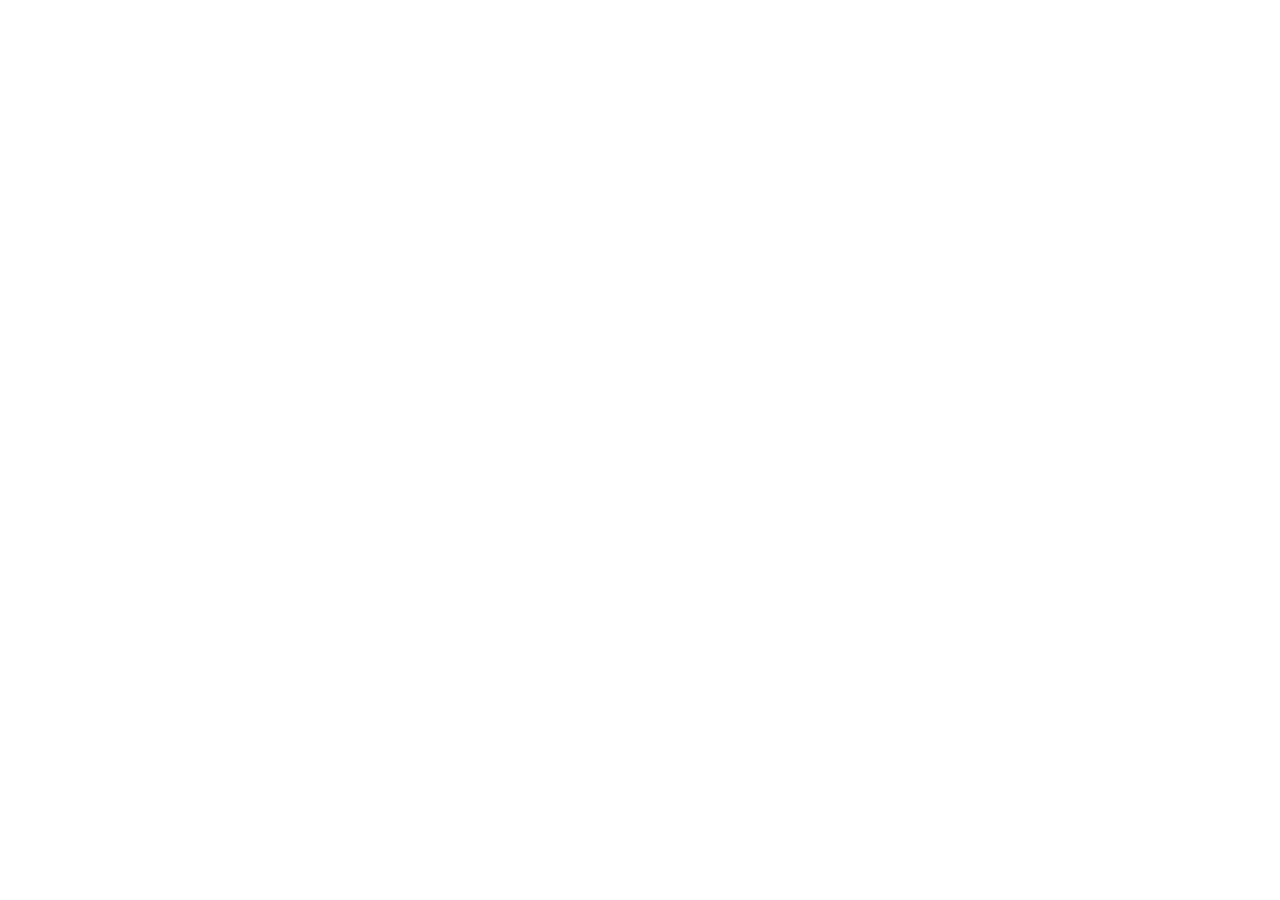
==== commit d8cb069f: "site: build with /workgraph-ai-brief/ base for GitHub Pages" ====
--- a/index.html
+++ b/index.html
@@ -1,1265 +1,88 @@
 <!doctype html>
-<html lang="zh-CN">
-<head>
-<meta charset="utf-8" />
-<meta name="viewport" content="width=device-width,initial-scale=1" />
-<title>WorkGraph AI — A Strategic Brief on AI Work Intelligence for Cloud Desktops</title>
-<meta name="description" content="A strategic product brief that re-frames a VM-based desktop monitoring system as an AI Work Intelligence Platform: workflow graph, knowledge graph, SOP factory, agent skills, and cloud desktop cost governance." />
-<link rel="preconnect" href="https://fonts.googleapis.com" />
-<link rel="preconnect" href="https://fonts.gstatic.com" crossorigin />
-<link href="https://fonts.googleapis.com/css2?family=Fraunces:opsz,wght@9..144,400;9..144,500;9..144,600;9..144,700&family=Inter+Tight:wght@400;500;600;700&family=JetBrains+Mono:wght@400;500&family=Noto+Serif+SC:wght@500;600;700&family=Noto+Sans+SC:wght@400;500;600;700&display=swap" rel="stylesheet" />
-<style>
-  :root{
-    --paper:#F5F1EA;
-    --paper-soft:#EFEAE0;
-    --ink:#111111;
-    --ink-soft:#2A2826;
-    --ink-mute:#5C5854;
-    --rule:#1F1B16;
-    --hairline:rgba(17,17,17,0.18);
-    --hairline-soft:rgba(17,17,17,0.10);
-    --accent:#B23A2F;
-    --accent-soft:#E9CFC8;
-    --leaf:#1F4D3B;
-    --leaf-soft:#CFDDD2;
-    --gold:#9A7B3A;
-    --max:1160px;
-    --gap:32px;
-  }
-  *{box-sizing:border-box}
-  html{scroll-behavior:smooth}
-  body{
-    margin:0;
-    background:var(--paper);
-    color:var(--ink);
-    font-family:"Inter Tight","Noto Sans SC",ui-sans-serif,system-ui,-apple-system,"Segoe UI",Roboto,"Helvetica Neue",Arial,sans-serif;
-    font-size:16.5px;
-    line-height:1.72;
-    font-feature-settings:"ss01","cv11";
-    -webkit-font-smoothing:antialiased;
-    text-rendering:optimizeLegibility;
-  }
-  ::selection{background:#111;color:#F5F1EA}
-  a{color:inherit;text-decoration:none}
-  /* paper grain */
-  body::before{
-    content:"";
-    position:fixed;inset:0;
-    pointer-events:none;
-    background-image:radial-gradient(rgba(17,17,17,0.04) 1px,transparent 1px);
-    background-size:3px 3px;
-    mix-blend-mode:multiply;
-    z-index:0;
-    opacity:.55;
-  }
-  .frame{
-    position:relative;
-    z-index:1;
-    max-width:var(--max);
-    margin:0 auto;
-    padding:48px 28px 96px;
-  }
-  /* masthead */
-  .masthead{
-    display:flex;
-    justify-content:space-between;
-    align-items:flex-end;
-    border-top:2px solid var(--ink);
-    border-bottom:1px solid var(--ink);
-    padding:18px 0 14px;
-    margin-bottom:48px;
-  }
-  .masthead .brand{
-    font-family:"Fraunces",serif;
-    font-weight:600;
-    font-size:22px;
-    letter-spacing:-0.01em;
-    display:flex;align-items:center;gap:10px;
-  }
-  .brand .glyph{
-    font-family:"JetBrains Mono",ui-monospace,monospace;
-    font-size:13px;
-    border:1px solid var(--ink);
-    padding:2px 6px;
-    line-height:1;
-  }
-  .masthead .meta{
-    font-family:"JetBrains Mono",monospace;
-    font-size:11.5px;
-    letter-spacing:0.06em;
-    text-transform:uppercase;
-    color:var(--ink-mute);
-    text-align:right;
-  }
-  /* hero */
-  .hero{
-    display:grid;
-    grid-template-columns: 1fr;
-    gap:24px;
-    margin:8px 0 80px;
-  }
-  .kicker{
-    font-family:"JetBrains Mono",monospace;
-    text-transform:uppercase;
-    font-size:12px;
-    letter-spacing:0.22em;
-    color:var(--accent);
-  }
-  .hero h1{
-    font-family:"Fraunces",serif;
-    font-weight:500;
-    font-size: clamp(40px, 6vw, 76px);
-    line-height:1.02;
-    letter-spacing:-0.025em;
-    margin:8px 0 0;
-  }
-  .hero h1 em{
-    font-style:italic;
-    font-weight:500;
-    color:var(--accent);
-  }
-  .hero .deck{
-    font-family:"Fraunces",serif;
-    font-weight:400;
-    font-size: clamp(20px, 2.1vw, 26px);
-    line-height:1.45;
-    color:var(--ink-soft);
-    max-width:880px;
-    margin:18px 0 0;
-  }
-  .byline{
-    display:flex;flex-wrap:wrap;
-    gap:18px 28px;
-    margin-top:34px;
-    padding-top:18px;
-    border-top:1px solid var(--hairline);
-    font-family:"JetBrains Mono",monospace;
-    font-size:12px;letter-spacing:.06em;text-transform:uppercase;color:var(--ink-mute);
-  }
-  .byline strong{color:var(--ink);font-weight:600}
-  /* layout */
-  .columns{
-    display:grid;
-    grid-template-columns: 220px 1fr;
-    gap:56px;
-    align-items:flex-start;
-  }
-  nav.toc{
-    position:sticky;
-    top:24px;
-    border-top:1px solid var(--ink);
-    padding-top:14px;
-    font-family:"JetBrains Mono",monospace;
-    font-size:12px;
-    letter-spacing:.04em;
-  }
-  nav.toc .label{
-    text-transform:uppercase;
-    color:var(--ink-mute);
-    margin-bottom:14px;
-    letter-spacing:.18em;
-  }
-  nav.toc ol{
-    list-style:none;margin:0;padding:0;
-    counter-reset: toc;
-  }
-  nav.toc li{margin:0}
-  nav.toc a{
-    display:flex;
-    gap:10px;
-    padding:7px 0;
-    border-bottom:1px dashed var(--hairline-soft);
-    color:var(--ink-soft);
-    transition: color .18s ease;
-  }
-  nav.toc a:hover{color:var(--accent)}
-  nav.toc a .num{
-    color:var(--ink-mute);
-    min-width:34px;
-  }
-  /* article */
-  article{min-width:0}
-  section.block{
-    padding:72px 0 8px;
-    border-top:1px solid var(--ink);
-  }
-  section.block:first-of-type{border-top:none;padding-top:8px}
-  .section-head{
-    display:flex;align-items:baseline;gap:18px;
-    margin-bottom:18px;
-  }
-  .section-index{
-    font-family:"JetBrains Mono",monospace;
-    font-size:12px;
-    letter-spacing:.22em;
-    color:var(--accent);
-    text-transform:uppercase;
-  }
-  h2{
-    font-family:"Fraunces",serif;
-    font-weight:500;
-    font-size: clamp(28px, 3.4vw, 42px);
-    line-height:1.1;
-    letter-spacing:-0.02em;
-    margin:0 0 10px;
-  }
-  h3{
-    font-family:"Fraunces",serif;
-    font-weight:500;
-    font-size: 22px;
-    margin:34px 0 8px;
-    letter-spacing:-0.01em;
-  }
-  h4{
-    font-family:"Inter Tight",sans-serif;
-    text-transform:uppercase;
-    letter-spacing:.14em;
-    font-size:12px;
-    color:var(--ink-mute);
-    margin:22px 0 8px;
-  }
-  p{margin:12px 0;max-width:72ch}
-  p.lead{
-    font-family:"Fraunces",serif;
-    font-size:21px;
-    line-height:1.55;
-    color:var(--ink);
-    max-width:64ch;
-    font-weight:400;
-  }
-  p.lede-small{
-    font-family:"Inter Tight",sans-serif;
-    font-size:14.5px;
-    color:var(--ink-mute);
-    letter-spacing:.01em;
-  }
-  ul,ol{padding-left:1.25em;margin:10px 0}
-  li{margin:6px 0;max-width:72ch}
-  /* pull quote */
-  .pullquote{
-    border-left:2px solid var(--ink);
-    padding:8px 0 8px 22px;
-    margin:28px 0;
-    font-family:"Fraunces",serif;
-    font-style:italic;
-    font-size:24px;
-    line-height:1.4;
-    color:var(--ink);
-    max-width:60ch;
-  }
-  .pullquote .who{
-    display:block;
-    margin-top:10px;
-    font-family:"JetBrains Mono",monospace;
-    font-style:normal;
-    font-size:11.5px;
-    text-transform:uppercase;
-    letter-spacing:.18em;
-    color:var(--ink-mute);
-  }
-  /* tables */
-  .tbl{
-    width:100%;
-    border-collapse:collapse;
-    margin:18px 0 6px;
-    font-size:14.5px;
-  }
-  .tbl th,.tbl td{
-    text-align:left;
-    vertical-align:top;
-    padding:12px 14px 12px 0;
-    border-bottom:1px solid var(--hairline);
-  }
-  .tbl th{
-    font-family:"JetBrains Mono",monospace;
-    font-weight:500;
-    font-size:11.5px;
-    letter-spacing:.16em;
-    text-transform:uppercase;
-    color:var(--ink-mute);
-    border-bottom:1px solid var(--ink);
-    padding-top:6px;
-  }
-  .tbl td strong{font-weight:600}
-  .tbl.compact th,.tbl.compact td{padding:10px 12px 10px 0;font-size:14px}
-  .tbl .num{font-family:"JetBrains Mono",monospace;white-space:nowrap}
-  /* tag */
-  .tag{
-    display:inline-block;
-    font-family:"JetBrains Mono",monospace;
-    font-size:10.5px;
-    letter-spacing:.14em;
-    text-transform:uppercase;
-    padding:2px 7px;
-    border:1px solid var(--ink);
-    color:var(--ink);
-    background:transparent;
-    margin-right:4px;
-  }
-  .tag.accent{color:var(--accent);border-color:var(--accent)}
-  .tag.leaf{color:var(--leaf);border-color:var(--leaf)}
-  .tag.mute{color:var(--ink-mute);border-color:var(--hairline)}
-  /* exec summary */
-  .exec{
-    display:grid;
-    grid-template-columns:repeat(2,1fr);
-    gap:0;
-    border-top:1px solid var(--ink);
-    border-bottom:1px solid var(--ink);
-    margin:10px 0 0;
-  }
-  .exec .item{
-    padding:22px 22px 22px 0;
-    border-bottom:1px solid var(--hairline);
-    border-right:1px solid var(--hairline);
-  }
-  .exec .item:nth-child(2n){border-right:none;padding-left:22px;padding-right:0}
-  .exec .item:nth-last-child(-n+2){border-bottom:none}
-  .exec .n{
-    font-family:"JetBrains Mono",monospace;
-    font-size:12px;letter-spacing:.18em;
-    color:var(--accent);
-    margin-bottom:10px;
-  }
-  .exec h5{
-    font-family:"Fraunces",serif;
-    font-weight:600;
-    font-size:19px;
-    margin:0 0 6px;
-    line-height:1.25;
-  }
-  .exec p{margin:0;color:var(--ink-soft);font-size:14.5px;line-height:1.6}
-  @media (max-width:760px){
-    .exec{grid-template-columns:1fr}
-    .exec .item{border-right:none;padding:18px 0}
-    .exec .item:nth-child(2n){padding-left:0}
-    .exec .item:nth-last-child(-n+2){border-bottom:1px solid var(--hairline)}
-    .exec .item:last-child{border-bottom:none}
-  }
-  /* module grid */
-  .modules{
-    display:grid;
-    grid-template-columns: repeat(auto-fill,minmax(260px,1fr));
-    gap:0;
-    border-top:1px solid var(--ink);
-    border-bottom:1px solid var(--ink);
-  }
-  .modules .m{
-    padding:20px 22px 22px 0;
-    border-bottom:1px solid var(--hairline);
-    border-right:1px solid var(--hairline);
-  }
-  .modules .m:last-child{border-right:none}
-  .modules .m h5{
-    font-family:"Fraunces",serif;
-    font-weight:600;
-    font-size:18px;
-    margin:6px 0 8px;
-  }
-  .modules .m .mn{
-    font-family:"JetBrains Mono",monospace;
-    font-size:11px;letter-spacing:.2em;color:var(--accent);
-    text-transform:uppercase;
-  }
-  .modules .m ul{padding-left:1em;margin:6px 0 0;color:var(--ink-soft);font-size:14px}
-  /* code-ish diagram */
-  pre.flow{
-    background:#FBF6EC;
-    border:1px solid var(--hairline);
-    border-left:3px solid var(--ink);
-    padding:18px 18px;
-    overflow-x:auto;
-    font-family:"JetBrains Mono",monospace;
-    font-size:12.5px;
-    line-height:1.6;
-    color:var(--ink-soft);
-    white-space:pre;
-    margin:14px 0 8px;
-  }
-  /* call-out paragraphs (inline emphasis, no color blocks) */
-  .marginalia{
-    display:grid;
-    grid-template-columns: 22ch 1fr;
-    gap:24px;
-    border-top:1px solid var(--hairline);
-    border-bottom:1px solid var(--hairline);
-    padding:18px 0;
-    margin:24px 0;
-  }
-  .marginalia .side{
-    font-family:"JetBrains Mono",monospace;
-    text-transform:uppercase;
-    font-size:11.5px;
-    letter-spacing:.18em;
-    color:var(--accent);
-    line-height:1.5;
-    padding-top:3px;
-  }
-  .marginalia .side.leaf{color:var(--leaf)}
-  .marginalia .body{font-size:15.5px;color:var(--ink);max-width:64ch}
-  @media (max-width:760px){
-    .marginalia{grid-template-columns:1fr;gap:6px}
-  }
-  /* two-col compare */
-  .compare{
-    display:grid;
-    grid-template-columns:1fr 1fr;
-    gap:24px;
-    margin:18px 0 4px;
-  }
-  .compare .col{
-    border-top:1px solid var(--ink);
-    padding-top:12px;
-  }
-  .compare .col h5{
-    font-family:"Fraunces",serif;
-    font-weight:600;
-    font-size:16px;margin:0 0 8px;
-  }
-  .compare .col.muted h5{color:var(--ink-mute)}
-  .compare .col p{font-size:14.5px;color:var(--ink-soft);margin:0 0 8px}
-  @media (max-width:760px){.compare{grid-template-columns:1fr}}
-  /* footer & cite */
-  footer.colophon{
-    margin-top:80px;
-    border-top:2px solid var(--ink);
-    padding-top:22px;
-    display:grid;
-    grid-template-columns:2fr 1fr;
-    gap:24px;
-    font-family:"JetBrains Mono",monospace;
-    font-size:11.5px;letter-spacing:.06em;
-    color:var(--ink-mute);
-    text-transform:uppercase;
-  }
-  footer.colophon a{color:var(--accent)}
-  @media (max-width:760px){footer.colophon{grid-template-columns:1fr}}
-  /* responsive layout */
-  @media (max-width:980px){
-    .columns{grid-template-columns:1fr;gap:24px}
-    nav.toc{position:relative;top:auto}
-  }
-  /* small horizontal hr */
-  hr.rule{
-    border:none;border-top:1px solid var(--ink);
-    margin:30px 0 10px;
-  }
-  hr.rule-soft{
-    border:none;border-top:1px dashed var(--hairline);
-    margin:24px 0;
-  }
-  /* references */
-  .refs{font-size:13px;color:var(--ink-soft);font-family:"JetBrains Mono",monospace}
-  .refs li{margin:6px 0}
-  /* hide focus outlines but keep keyboard ring on actual focus */
-  :focus{outline:1px solid var(--accent);outline-offset:2px}
+<html lang="en">
 
-  /* subtle enter motion (respects reduced motion) */
-  @media (prefers-reduced-motion: no-preference){
-    section.block{opacity:0;transform:translateY(6px);transition: opacity .5s ease, transform .5s cubic-bezier(0.23,1,0.32,1)}
-    section.block.in{opacity:1;transform:none}
-  }
-</style>
-</head>
-<body>
-<div class="frame">
+  <head>
+    <meta charset="UTF-8" />
+    <meta
+      name="viewport"
+      content="width=device-width, initial-scale=1.0, maximum-scale=1" />
+    <title>workgraph.ai · Strategic Brief</title>
+    <link rel="preconnect" href="https://fonts.googleapis.com" />
+    <link rel="preconnect" href="https://fonts.gstatic.com" crossorigin />
+    <link
+      href="https://fonts.googleapis.com/css2?family=Fraunces:opsz,wght@9..144,400;9..144,500;9..144,600;9..144,700&family=Inter+Tight:wght@400;500;600;700&family=JetBrains+Mono:wght@400;500&family=Noto+Serif+SC:wght@500;600;700&family=Noto+Sans+SC:wght@400;500;600;700&display=swap"
+      rel="stylesheet" />
+    <script type="module" crossorigin src="/workgraph-ai-brief/assets/index-C6nPGG_4.js"></script>
+    <link rel="stylesheet" crossorigin href="/workgraph-ai-brief/assets/index-B4ZMMGvX.css">
+    <script src="/__manus__/debug-collector.js" defer></script>
+  </head>
 
-  <!-- MASTHEAD -->
-  <header class="masthead">
-    <div class="brand">
-      <span class="glyph">WG</span>
-      <span>WorkGraph AI · Strategic Brief</span>
-    </div>
-    <div class="meta">
-      Vol. 01 / Issue 01 · 2026<br/>
-      Prepared by Manus AI
-    </div>
-  </header>
-
-  <!-- HERO -->
-  <section class="hero" aria-label="Cover">
-    <div class="kicker">A product strategy brief for cloud-desktop operations</div>
-    <h1>Understand <em>work</em>, not just activity.</h1>
-    <p class="deck">
-      A consolidated plan to evolve a VM-based desktop recorder into <strong>WorkGraph AI</strong> — an AI Work Intelligence Platform that turns secure cloud-desktop activity into project intelligence, workflow maps, knowledge memory, SOPs and AI-ready skills, while governing the cost of the cloud desktops and AI compute it runs on.
-    </p>
-    <div class="byline">
-      <span><strong>Audience</strong> · Founder, COO, CIO, CISO, Head of Product</span>
-      <span><strong>Domain</strong> · Cloud Desktop · Workforce · AI Agents</span>
-      <span><strong>Scope</strong> · Positioning · Functions · Roadmap · Cost</span>
-    </div>
-  </section>
-
-  <!-- BODY -->
-  <div class="columns">
-
-    <!-- TOC -->
-    <nav class="toc" aria-label="Table of Contents">
-      <div class="label">Contents</div>
-      <ol>
-        <li><a href="#summary"><span class="num">00</span><span>Executive Summary</span></a></li>
-        <li><a href="#positioning"><span class="num">I</span><span>Reframing the Product</span></a></li>
-        <li><a href="#market"><span class="num">II</span><span>Market &amp; Competition</span></a></li>
-        <li><a href="#acceptance"><span class="num">III</span><span>Enterprise Acceptance</span></a></li>
-        <li><a href="#modules"><span class="num">IV</span><span>Product Blueprint</span></a></li>
-        <li><a href="#workflow"><span class="num">V</span><span>Workflow Intelligence</span></a></li>
-        <li><a href="#knowledge"><span class="num">VI</span><span>Knowledge Mining</span></a></li>
-        <li><a href="#compute"><span class="num">VII</span><span>Compute Governance</span></a></li>
-        <li><a href="#architecture"><span class="num">VIII</span><span>Architecture</span></a></li>
-        <li><a href="#roadmap"><span class="num">IX</span><span>Roadmap &amp; Cost</span></a></li>
-        <li><a href="#pricing"><span class="num">X</span><span>Pricing &amp; Model</span></a></li>
-        <li><a href="#gtm"><span class="num">XI</span><span>GTM &amp; Wedge</span></a></li>
-        <li><a href="#risks"><span class="num">XII</span><span>Risks &amp; Principles</span></a></li>
-        <li><a href="#appendix"><span class="num">A</span><span>References</span></a></li>
-      </ol>
-    </nav>
-
-    <!-- ARTICLE -->
-    <article>
-
-      <!-- EXECUTIVE SUMMARY -->
-      <section class="block" id="summary">
-        <div class="section-head">
-          <span class="section-index">00 — Executive Summary</span>
-        </div>
-        <h2>Six judgments to anchor every decision that follows.</h2>
-        <p class="lead">
-          The product should not be sold as another employee monitor. Its real moat is that it sits inside the cloud desktop, sees how knowledge work actually happens across systems, and can turn that into workflow graphs, knowledge memory, SOPs, agent skills and compute-cost savings.
-        </p>
-
-        <div class="exec">
-          <div class="item">
-            <div class="n">01 · Position</div>
-            <h5>Rename the category, not just the feature.</h5>
-            <p>Reposition from “Desktop Monitor / Employee Monitoring” to <strong>AI Work Intelligence Platform for Cloud Desktops</strong>. The category change unlocks executive, IT and AI budgets instead of HR-only spend.</p>
-          </div>
-          <div class="item">
-            <div class="n">02 · Market</div>
-            <h5>Five adjacent markets, one center.</h5>
-            <p>Time tracking, workforce analytics, insider-risk DLP, enterprise AI search, and process / task mining all overlap here. None of them owns the cloud-desktop layer; that is the wedge.</p>
-          </div>
-          <div class="item">
-            <div class="n">03 · Acceptance</div>
-            <h5>Operations-heavy, system-rich teams first.</h5>
-            <p>Highest acceptance comes from BPO, logistics back-office, insurance ops and finance shared services — workflows are repeatable, SOPs are valuable, and the buyer is the COO, not HR.</p>
-          </div>
-          <div class="item">
-            <div class="n">04 · Product</div>
-            <h5>Seven modules, three product packs.</h5>
-            <p>Capture · Understanding · Workflow · Knowledge · Personal Assistant · Manager Dashboard · Compute Optimization. Sold as <em>Work Insight</em>, <em>Work Intelligence Pro</em>, and <em>Workflow / Knowledge / Agent Enterprise</em>.</p>
-          </div>
-          <div class="item">
-            <div class="n">05 · Economics</div>
-            <h5>Don’t price like Time Doctor.</h5>
-            <p>Public benchmarks cluster at <span class="num">$9–$20/user/month</span> for monitoring, <span class="num">$29–$35/user/month</span> for AI assistants and insider-risk. Item should layer SaaS + private deployment + AI / storage usage + hardware service.</p>
-          </div>
-          <div class="item">
-            <div class="n">06 · Sequence</div>
-            <h5>Ship the personal value first.</h5>
-            <p>Start with AI daily summaries and project attribution that <em>employees</em> actually want to use. Workflow maps, SOP factory and knowledge connectors follow. Agent execution and compute governance are last.</p>
-          </div>
-        </div>
-      </section>
-
-      <!-- I POSITIONING -->
-      <section class="block" id="positioning">
-        <div class="section-head">
-          <span class="section-index">I — Reframing the Product</span>
-        </div>
-        <h2>From a recorder of screens to a graph of work.</h2>
-        <p class="lead">
-          Today’s system already does the hard part: a user works inside a VM, the system records the day, and AI summarises what that person did. That is well past traditional time tracking. The right next step is to convert that signal into <em>structured work</em> — projects, events, decisions, exceptions and skills — and to surround it with the email, drive and business systems that explain <em>why</em> the screen looks the way it does.
-        </p>
-
-        <div class="pullquote">
-          Screen activity → work events → workflow graph → SOP &amp; knowledge → agent skill → automation.
-          <span class="who">The core narrative</span>
-        </div>
-
-        <h3>What the product actually is</h3>
-        <table class="tbl">
-          <thead><tr><th style="width:42%">Layer</th><th style="width:29%">Traditional Monitors</th><th>This Product</th></tr></thead>
-          <tbody>
-            <tr><td>Data Layer</td><td>Time, screenshots, URL / App</td><td>VM screen stream, window events, OCR / VLM, document &amp; mail context, resource signals</td></tr>
-            <tr><td>Analysis</td><td>Activity score, productivity buckets</td><td>Project attribution, event chains, workflow paths, bottlenecks, anomalies, intent</td></tr>
-            <tr><td>Knowledge</td><td>Enterprise search or doc index</td><td>Personal / team work memory and project knowledge graph with source citations</td></tr>
-            <tr><td>Automation</td><td>Reports &amp; reminders</td><td>Video-to-skill, agent skills, audited execution, automation recommendations</td></tr>
-            <tr><td>Infrastructure</td><td>Stand-alone VDI or recorder</td><td>VM sizing, GPU sharing, AI inference scheduling, cold/hot storage tiering</td></tr>
-          </tbody>
-        </table>
-
-        <div class="marginalia">
-          <div class="side">Avoid · Bossware framing</div>
-          <div class="body">
-            The most expensive mistake is selling this as “we can watch your employees”. That framing caps the price, blocks HR/Legal and erodes employee trust before the product can demonstrate value. Frame it as <strong>understanding work</strong>, surfacing rework, generating SOPs, and giving every employee an AI work memory and daily summary they actually want.
-          </div>
-        </div>
-
-        <h3>Product naming</h3>
-        <p>
-          Among candidates, <strong>WorkGraph AI</strong> is recommended. It signals the graph nature of the data (work, knowledge, process), it scales beyond a single feature, and it survives translation to enterprise buyers. Acceptable alternates include <em>Workflow Intelligence</em> and <em>Work Memory</em>; <em>Desktop Intelligence</em> is precise but risks being read as a monitor.
-        </p>
-      </section>
-
-      <!-- II MARKET -->
-      <section class="block" id="market">
-        <div class="section-head">
-          <span class="section-index">II — Market &amp; Competition</span>
-        </div>
-        <h2>Five adjacent markets — and the gap between them.</h2>
-        <p class="lead">
-          The opportunity sits at the intersection of time tracking, workforce analytics, insider risk, enterprise AI search and process / task mining. Each is a multi-hundred-million to multi-billion dollar category. None of them owns the cloud-desktop signal end-to-end, which is what makes this product structurally different.
-        </p>
-
-        <h3>Competitive cartography</h3>
-        <table class="tbl">
-          <thead><tr><th>Category</th><th>Representatives</th><th>Strengths</th><th>What they miss</th></tr></thead>
-          <tbody>
-            <tr><td>Time tracking &amp; screenshots</td><td>Time Doctor · Hubstaff · DeskTime</td><td>Hours, screenshots, projects, payroll</td><td>No understanding of business process; weak trust signal</td></tr>
-            <tr><td>Workforce analytics</td><td>ActivTrak · Insightful · Viva Insights</td><td>Capacity, focus, organisation-level performance</td><td>Shallow process modeling; rarely produces SOPs</td></tr>
-            <tr><td>Insider risk &amp; DLP</td><td>Teramind · Veriato · CurrentWare</td><td>Forensic recording, behaviour rules, DLP</td><td>Security framing → long, defensive sales cycles</td></tr>
-            <tr><td>Enterprise AI search</td><td>Glean · Microsoft 365 Copilot · Dust · Gemini Enterprise</td><td>100+ connectors, RAG, agents, permissions</td><td>Blind to <em>real</em> desktop work; no process intelligence</td></tr>
-            <tr><td>Process / task mining</td><td>Celonis · UiPath · ABBYY · KYP.ai · Microsoft Process Mining</td><td>Process discovery, automation ROI</td><td>System-log centric; heavy implementation; misses desktop reality</td></tr>
-          </tbody>
-        </table>
-
-        <h3>Public pricing reference</h3>
-        <table class="tbl compact">
-          <thead><tr><th>Product</th><th>Entry</th><th>Main paid</th><th>Notes</th></tr></thead>
-          <tbody>
-            <tr><td>Time Doctor</td><td class="num">$8/u/mo</td><td class="num">$14–$20</td><td>Basic / Standard / Premium; Enterprise private cloud<sup>[1]</sup></td></tr>
-            <tr><td>Hubstaff</td><td class="num">$7</td><td class="num">$9–$12</td><td>Starter → Team; Enterprise $25 with HIPAA / SSO<sup>[2]</sup></td></tr>
-            <tr><td>ActivTrak</td><td class="num">$0 (3 users)</td><td class="num">$10–$19</td><td>Essentials / Essentials Plus / Professional<sup>[3]</sup></td></tr>
-            <tr><td>Insightful</td><td class="num">$8</td><td class="num">$12–$16</td><td>Workforce Analytics + Workflow Optimization combo<sup>[4]</sup></td></tr>
-            <tr><td>DeskTime</td><td class="num">$6.42</td><td class="num">$9.17</td><td>Pro / Premium / Enterprise<sup>[5]</sup></td></tr>
-            <tr><td>Teramind</td><td class="num">$15</td><td class="num">$30–$35</td><td>Starter · UAM · DLP · Enterprise; 5-seat min<sup>[6]</sup></td></tr>
-            <tr><td>Glean / Copilot / Dust</td><td class="num">$29–$30</td><td class="num">custom</td><td>Enterprise AI assistants with connectors &amp; RAG<sup>[7][8]</sup></td></tr>
-          </tbody>
-        </table>
-
-        <div class="marginalia">
-          <div class="side leaf">Strategic posture</div>
-          <div class="body">
-            Compete with Time Doctor on the <em>entry</em> tier ($15–$25/user/month with private deployment), but win the budget conversation by entering Workflow Optimization and Enterprise Knowledge Assistant tiers ($29–$45+/user/month) and a hardware / VDI / GPU optimization service that competitors cannot bundle.
-          </div>
-        </div>
-      </section>
-
-      <!-- III ACCEPTANCE -->
-      <section class="block" id="acceptance">
-        <div class="section-head">
-          <span class="section-index">III — Enterprise Acceptance</span>
-        </div>
-        <h2>Companies don’t refuse monitoring. They refuse opacity.</h2>
-        <p class="lead">
-          Field research and academic studies are consistent: enterprises will pay for visibility, but only when it is transparent, role-appropriate, and creates value the employee can also feel. The product must therefore lead with employee-visible benefits (work memory, daily summary, knowledge search) and offer manager and IT views as configurable overlays, not as the headline.
-        </p>
-
-        <h3>Acceptance by buyer role</h3>
-        <table class="tbl">
-          <thead><tr><th>Role</th><th>What they want to hear</th><th>What turns them off</th></tr></thead>
-          <tbody>
-            <tr><td>CEO / COO</td><td>Project throughput, bottleneck removal, SOP coverage</td><td>Low-signal activity scores</td></tr>
-            <tr><td>CFO</td><td>SaaS / GPU / VM waste recovery, work-cost attribution</td><td>Vague AI benefits without ROI</td></tr>
-            <tr><td>CIO / IT</td><td>Private deployment, SSO/SCIM, auditability, VDI integration</td><td>Black-box AI exfiltration</td></tr>
-            <tr><td>CISO</td><td>Rule-triggered evidence, DLP, sensitive data masking</td><td>Continuous unfiltered capture</td></tr>
-            <tr><td>HR</td><td>Transparent policy, employee-first insight, fair appeals</td><td>Automated personnel decisions</td></tr>
-            <tr><td>Line Manager</td><td>Auto daily reports, project status without asking</td><td>Replay-as-judgement workflows</td></tr>
-            <tr><td>Employee</td><td>Personal assistant, knowledge memory, faster handover</td><td>Off-hours capture, individual rankings</td></tr>
-          </tbody>
-        </table>
-
-        <h3>Acceptance by industry</h3>
-        <table class="tbl">
-          <thead><tr><th>Industry</th><th>Fit</th><th>Why</th><th>First scenario</th></tr></thead>
-          <tbody>
-            <tr><td>BPO / Call center / Back office</td><td><span class="tag accent">Very high</span></td><td>Repetition, QA, ramp-up cost, virtual desktops</td><td>Ticket triage, billing, claims, data entry</td></tr>
-            <tr><td>Logistics back office</td><td><span class="tag accent">Very high</span></td><td>WMS/TMS/OMS/YMS sprawl, exception-driven</td><td>CSR, dispatch, billing, EDI failures</td></tr>
-            <tr><td>Finance / insurance operations</td><td><span class="tag">High</span></td><td>Compliance demand; privacy bar is higher</td><td>KYC, approvals, claims</td></tr>
-            <tr><td>Healthcare admin / RCM</td><td><span class="tag">High</span></td><td>Repetitive, regulated, document heavy</td><td>Billing, follow-ups, patient admin</td></tr>
-            <tr><td>Software engineering</td><td><span class="tag mute">Low</span></td><td>Strong privacy expectations; engineers reject monitoring</td><td>Outsourcing, QA, support engineers only</td></tr>
-          </tbody>
-        </table>
-
-        <div class="marginalia">
-          <div class="side">Speak the right language</div>
-          <div class="body">
-            Replace “we can watch employees” with “we help you understand how work actually gets done.” Replace “catch slackers” with “surface rework, bottlenecks and training gaps.” Replace “managers can replay an employee’s day” with “authorised reviewers can pull permissioned evidence for specific events.”
-          </div>
-        </div>
-      </section>
-
-      <!-- IV MODULES -->
-      <section class="block" id="modules">
-        <div class="section-head">
-          <span class="section-index">IV — Product Blueprint</span>
-        </div>
-        <h2>Seven modules. Three commercial packs.</h2>
-        <p class="lead">
-          The product is best built as seven independently meaningful modules. They can be sequenced in development and bundled into three commercial offerings: a base Work Insight pack, a workflow / knowledge intelligence pack, and an enterprise platform that includes the agent factory and compute governance.
-        </p>
-
-        <div class="modules">
-          <div class="m">
-            <div class="mn">M1</div>
-            <h5>Desktop Capture Layer</h5>
-            <ul>
-              <li>VM session recording</li>
-              <li>Keyframes &amp; OCR</li>
-              <li>Active window / app / URL</li>
-              <li>Sensitive data masking</li>
-              <li>Retention policies</li>
-            </ul>
-          </div>
-          <div class="m">
-            <div class="mn">M2</div>
-            <h5>AI Work Understanding</h5>
-            <ul>
-              <li>Task &amp; session segmentation</li>
-              <li>Business object detection</li>
-              <li>Daily summary &amp; confidence</li>
-              <li>Rework &amp; anomaly signals</li>
-            </ul>
-          </div>
-          <div class="m">
-            <div class="mn">M3</div>
-            <h5>Workflow Mining</h5>
-            <ul>
-              <li>Repetitive workflow discovery</li>
-              <li>Workflow map &amp; variants</li>
-              <li>Bottleneck &amp; deviation</li>
-              <li>SOP drafts</li>
-              <li>Automation scoring</li>
-            </ul>
-          </div>
-          <div class="m">
-            <div class="mn">M4</div>
-            <h5>Knowledge Mining</h5>
-            <ul>
-              <li>Email / Drive / SharePoint</li>
-              <li>Ticket / CRM / WMS / TMS</li>
-              <li>Permission inheritance</li>
-              <li>RAG + GraphRAG</li>
-            </ul>
-          </div>
-          <div class="m">
-            <div class="mn">M5</div>
-            <h5>Personal Work Assistant</h5>
-            <ul>
-              <li>Daily &amp; weekly summary</li>
-              <li>Auto timesheet</li>
-              <li>Personal memory search</li>
-              <li>Handover docs &amp; to-dos</li>
-            </ul>
-          </div>
-          <div class="m">
-            <div class="mn">M6</div>
-            <h5>Manager Dashboard</h5>
-            <ul>
-              <li>Project / team trends</li>
-              <li>Bottleneck heatmaps</li>
-              <li>Training gap analysis</li>
-              <li>Automation candidate list</li>
-            </ul>
-          </div>
-          <div class="m">
-            <div class="mn">M7</div>
-            <h5>Compute Optimization</h5>
-            <ul>
-              <li>VM idle &amp; auto-suspend</li>
-              <li>GPU / CPU attribution</li>
-              <li>AI inference routing</li>
-              <li>Edge / private inference</li>
-            </ul>
-          </div>
-        </div>
-
-        <h3>Three commercial packs</h3>
-        <table class="tbl">
-          <thead><tr><th>Pack</th><th>Modules</th><th>Buyer</th><th>Indicative price</th></tr></thead>
-          <tbody>
-            <tr><td><strong>Work Insight Basic</strong></td><td>M1 + M2 + M5 + M6</td><td>Ops manager, BPO lead</td><td class="num">$15/user/month</td></tr>
-            <tr><td><strong>Work Intelligence Pro</strong></td><td>+ M3 partial · advanced dashboards</td><td>COO, transformation</td><td class="num">$25/user/month</td></tr>
-            <tr><td><strong>Workflow + Knowledge + Agent</strong></td><td>+ M3 full · M4 · agent skills</td><td>CIO, AI office</td><td class="num">$45+/user/month or custom</td></tr>
-            <tr><td><strong>Compute Optimization Add-on</strong></td><td>M7</td><td>IT, FinOps</td><td class="num">$5–$15/VM/month or savings share</td></tr>
-          </tbody>
-        </table>
-      </section>
-
-      <!-- V WORKFLOW -->
-      <section class="block" id="workflow">
-        <div class="section-head">
-          <span class="section-index">V — Workflow Intelligence</span>
-        </div>
-        <h2>Don’t store screenshots. Store work events.</h2>
-        <p class="lead">
-          The long-term asset of this product is not a video archive. It is a structured graph of how work happens — sessions, projects, events, steps, decisions, exceptions and skills. Building the right schema from day one is what turns a recorder into a system of intelligence.
-        </p>
-
-        <h3>Event model</h3>
-        <table class="tbl">
-          <thead><tr><th>Layer</th><th>Definition</th><th>Example</th></tr></thead>
-          <tbody>
-            <tr><td>Session</td><td>A continuous span of work</td><td>09:15–10:02 handling ABC shipment exception</td></tr>
-            <tr><td>Project / Case</td><td>Business entity</td><td>Client ABC · Order #12345 · Ticket #567</td></tr>
-            <tr><td>Event</td><td>What happened in business terms</td><td>Address change · customer reply · invoice match</td></tr>
-            <tr><td>Step</td><td>UI-level action</td><td>Open WMS → search order → view inventory → update status</td></tr>
-            <tr><td>Decision</td><td>Branching judgement</td><td>Inventory insufficient → escalate to supervisor</td></tr>
-            <tr><td>Exception</td><td>Block, rework, error</td><td>System error · missing customer info · duplicate entry</td></tr>
-            <tr><td>Skill</td><td>Reusable capability</td><td>Address change · POD reissue · EDI failure triage</td></tr>
-          </tbody>
-        </table>
-
-        <h3>AI pipeline</h3>
-<pre class="flow">screen video / keyframes
-  └─ OCR + UI detection + active window + URL + app metadata
-       └─ low-cost classifier: work / idle / meeting / system / sensitive
-            └─ task segmentation: sessions and events
-                 └─ entity linking: client · order · ticket · SKU · email · invoice
-                      └─ workflow reconstruction: steps · decisions · exceptions · outcomes
-                           └─ summary · SOP · bottleneck · automation opportunity</pre>
-
-        <h3>Key algorithmic capabilities</h3>
-        <table class="tbl compact">
-          <thead><tr><th>Capability</th><th>What it does</th></tr></thead>
-          <tbody>
-            <tr><td>Task segmentation</td><td>Splits a full day into intelligible work units rather than per-minute fragments.</td></tr>
-            <tr><td>Entity linking</td><td>Ties order numbers, ticket IDs, customer names and document references across screens.</td></tr>
-            <tr><td>Workflow clustering</td><td>Detects repeating procedures across multiple people.</td></tr>
-            <tr><td>Deviation detection</td><td>Surfaces paths that deviate from the dominant variant.</td></tr>
-            <tr><td>Rework detection</td><td>Finds duplicate copy-paste, repeated lookups and field churn.</td></tr>
-            <tr><td>Automation scoring</td><td>Ranks candidates by frequency, regularity, error rate and API feasibility.</td></tr>
-          </tbody>
-        </table>
-
-        <h3>Example MVP output</h3>
-        <div class="pullquote" style="font-style:normal;font-size:18px;line-height:1.55">
-          <strong>Jane · CSR team — Daily Work Summary.</strong> Handled 18 customer order issues today: 7 shipment status checks, 4 address changes, 3 billing inquiries, 2 inventory exceptions, 2 carrier delay follow-ups. <em>Bottleneck:</em> address-change flow toggled between Email, WMS, TMS and the customer portal; avg. handling time 11.3 min, 42% spent on duplicate lookups. <em>Automation candidate:</em> Address Change Assistant — extract order number from email, validate customer permission, call WMS/TMS APIs, prepare an approval step for human review.
-          <span class="who">Generated automatically · evidence linked</span>
-        </div>
-      </section>
-
-      <!-- VI KNOWLEDGE -->
-      <section class="block" id="knowledge">
-        <div class="section-head">
-          <span class="section-index">VI — Knowledge Mining</span>
-        </div>
-        <h2>Documents say what is true. Screens say what is done.</h2>
-        <p class="lead">
-          Enterprise knowledge platforms know what is written in a document, an email, a ticket or a wiki. They generally do not know what an employee actually did with that information. The product’s differentiation is to fuse the two — anchoring every AI answer to both written sources and observed behaviour, always with citation.
-        </p>
-
-        <h3>Data sources</h3>
-        <table class="tbl compact">
-          <thead><tr><th>Source</th><th>What can be mined</th><th>Value</th></tr></thead>
-          <tbody>
-            <tr><td>Email (Outlook · Gmail)</td><td>Requests, exceptions, commitments, attachments, context</td><td>Recovers the trigger of work</td></tr>
-            <tr><td>Drive / SharePoint / OneDrive</td><td>SOPs, contracts, quotes, templates, customer files</td><td>Formal knowledge anchors</td></tr>
-            <tr><td>Screen activity</td><td>Actual paths, fields, human judgement</td><td>Captures tacit knowledge</td></tr>
-            <tr><td>Ticket · CRM · WMS · TMS</td><td>Structured business entities</td><td>Entity backbone for the graph</td></tr>
-            <tr><td>Chat (Slack · Teams)</td><td>Ad-hoc conversations, exceptions, informal lore</td><td>Fills informal knowledge gaps</td></tr>
-          </tbody>
-        </table>
-
-        <h3>Knowledge graph schema</h3>
-<pre class="flow">Employee  ──handles──>  Task / Case
-Task/Case ──belongs_to──> Client / Project
-Task/Case ──uses────────> Application / Document / Email
-Task/Case ──contains───>  Entity: Order · Shipment · SKU · Invoice · Ticket
-Task/Case ──follows────>  Workflow
-Workflow  ──has_steps──>  Step
-Workflow  ──has_exception──> Exception
-Exception ──resolved_by──> Decision / SOP / Human Expert
-SOP       ──generated_from──> Screen Evidence + Email Evidence + Document Evidence</pre>
-
-        <h3>Two assistants, one substrate</h3>
-        <div class="compare">
-          <div class="col">
-            <h5>Personal assistant</h5>
-            <p>“Where did I leave the ABC case yesterday?”</p>
-            <p>“Generate today’s end-of-day summary.”</p>
-            <p>“Which email or page showed me this tracking number?”</p>
-            <p>“List my unfinished items.”</p>
-            <p>“Draft a training note from cases I handled this week.”</p>
-          </div>
-          <div class="col">
-            <h5>Enterprise assistant</h5>
-            <p>“What is our standard address-change process?”</p>
-            <p>“Who handles carrier-delay exceptions most often?”</p>
-            <p>“What are ABC’s most common issues?”</p>
-            <p>“Why is this workflow taking this long on average?”</p>
-            <p>“Which processes are the best automation candidates?”</p>
-          </div>
-        </div>
-
-        <div class="marginalia">
-          <div class="side">Required · source citation</div>
-          <div class="body">
-            Every AI answer must cite the screen segment, email, document or system event it was derived from. Answers without source linkage cannot be used for management decisions, audit or process improvement.
-          </div>
-        </div>
-      </section>
-
-      <!-- VII COMPUTE -->
-      <section class="block" id="compute">
-        <div class="section-head">
-          <span class="section-index">VII — Compute Governance</span>
-        </div>
-        <h2>The cloud-desktop layer is also a compute optimisation surface.</h2>
-        <p class="lead">
-          The same software that understands work can also explain compute. Because the platform sits inside the VM and observes both human activity and resource consumption, it can recommend VM sizing, suspend idle desktops, route AI inference to the cheapest viable model, and attribute compute cost back to user, project or department. This is structurally impossible for a SaaS recorder that has no relationship with the desktop infrastructure.
-        </p>
-
-        <h3>Operational questions to answer</h3>
-        <ul>
-          <li>Which VMs are idle for long periods but still being billed?</li>
-          <li>Which employees actually need GPU-class machines, and which do not?</li>
-          <li>Which AI tasks must use large multimodal models, and which can be solved by small ones?</li>
-          <li>Which screen segments carry no business signal and should not enter expensive inference?</li>
-          <li>How should compute be attributed across users, projects, customers and teams?</li>
-        </ul>
-
-        <h3>Capabilities</h3>
-        <table class="tbl">
-          <thead><tr><th>Capability</th><th>Description</th><th>Value</th></tr></thead>
-          <tbody>
-            <tr><td>VM idle detection</td><td>Combine screen, keyboard / mouse, app and business state</td><td>Cut idle cloud-desktop spend</td></tr>
-            <tr><td>Auto suspend / resume</td><td>Policy-driven VM lifecycle</td><td>Lower hosting cost</td></tr>
-            <tr><td>Cost attribution</td><td>VM / GPU / AI inference by user, project, customer</td><td>Enables chargeback / showback</td></tr>
-            <tr><td>AI model routing</td><td>Small models pre-filter, big models for keyframes only</td><td>Reduce inference unit cost</td></tr>
-            <tr><td>Edge inference</td><td>OCR · classifier · masking on local / private cloud</td><td>Cost &amp; privacy together</td></tr>
-          </tbody>
-        </table>
-
-        <div class="marginalia">
-          <div class="side leaf">Bundling opportunity</div>
-          <div class="body">
-            With a hardware partner (Lenovo / Dell / NVIDIA / VDI / GPU server vendors), the platform can be packaged as “AI Desktop Intelligence Appliance” or “Cloud Desktop Cost Governance”. This is the only category in which the product can plausibly sit alongside a six- to seven-figure hardware contract — and a seven-figure contract is already what your existing AI Cloud Desktop quote anticipates.
-          </div>
-        </div>
-      </section>
-
-      <!-- VIII ARCHITECTURE -->
-      <section class="block" id="architecture">
-        <div class="section-head">
-          <span class="section-index">VIII — Architecture</span>
-        </div>
-        <h2>A layered system with structured assets at the centre.</h2>
-
-<pre class="flow">[VM / Desktop Agent]
-   ├─ screen capture
-   ├─ active window · app · URL
-   ├─ keyboard / mouse idle signal
-   └─ local masking · compression
-        ↓
-[Ingestion Layer]
-   ├─ video chunks · keyframes
-   ├─ OCR text · metadata events
-   └─ connectors: email · drive · tickets
-        ↓
-[AI Processing Layer]
-   ├─ sensitive data detection
-   ├─ scene classification · task segmentation
-   ├─ entity extraction · workflow reconstruction
-   └─ summarisation · SOP · automation recommendation
-        ↓
-[Knowledge Layer]
-   ├─ relational DB · object storage
-   ├─ vector DB · graph DB
-   └─ time-series metrics
-        ↓
-[Application Layer]
-   ├─ personal assistant · manager dashboard
-   ├─ SOP factory · process mining
-   ├─ enterprise search
-   └─ compute cost dashboard</pre>
-
-        <h3>Recommended technology choices</h3>
-        <table class="tbl compact">
-          <thead><tr><th>Layer</th><th>Recommended technology</th></tr></thead>
-          <tbody>
-            <tr><td>Frontend</td><td>React / Next.js, dashboards, timeline viewer</td></tr>
-            <tr><td>Backend</td><td>Python/FastAPI or Node.js/NestJS, event-driven</td></tr>
-            <tr><td>Video storage</td><td>S3-compatible object storage with lifecycle policy</td></tr>
-            <tr><td>Metadata DB</td><td>PostgreSQL</td></tr>
-            <tr><td>Vector DB</td><td>pgvector · Qdrant · Weaviate · Milvus</td></tr>
-            <tr><td>Graph DB</td><td>Neo4j (or PG graph extension early)</td></tr>
-            <tr><td>Queue</td><td>Kafka · RabbitMQ · SQS · Redis Queue</td></tr>
-            <tr><td>AI models</td><td>OCR + small classifier + VLM + text LLM + embeddings</td></tr>
-            <tr><td>Security</td><td>SSO / SAML, RBAC / ABAC, audit, encryption, masking</td></tr>
-          </tbody>
-        </table>
-
-        <h3>Data retention policy</h3>
-        <table class="tbl compact">
-          <thead><tr><th>Artifact</th><th>Default retention</th><th>Why</th></tr></thead>
-          <tbody>
-            <tr><td>Raw video</td><td>7–30 days (configurable)</td><td>Evidence only; not a long-term asset</td></tr>
-            <tr><td>Keyframes</td><td>30–90 days</td><td>Supports replay of important events</td></tr>
-            <tr><td>OCR &amp; event metadata</td><td>6–24 months</td><td>Fuel for analytics</td></tr>
-            <tr><td>Workflow · SOP · knowledge graph</td><td>Long-term</td><td>The actual product asset</td></tr>
-            <tr><td>Sensitive fields</td><td>Not stored or masked</td><td>Privacy &amp; compliance</td></tr>
-          </tbody>
-        </table>
-
-        <div class="marginalia">
-          <div class="side">Architectural principle</div>
-          <div class="body">
-            Don’t let video become the long-term asset. The long-term assets are structured workflow events, the knowledge graph, SOPs and statistical signals. Video is short-lived evidence behind those structured facts.
-          </div>
-        </div>
-      </section>
-
-      <!-- IX ROADMAP -->
-      <section class="block" id="roadmap">
-        <div class="section-head">
-          <span class="section-index">IX — Roadmap &amp; Cost</span>
-        </div>
-        <h2>Six phases. Pay only for what unlocks the next price tier.</h2>
-        <p class="lead">
-          Build in phases that each unlock a higher price tier. Phase 0 hardens the existing PoC. Phase 1 is the first commercially viable Work Insight MVP. Each subsequent phase opens a new category — workflow, SOP, knowledge, compute, enterprise — and a new buyer.
-        </p>
-
-        <table class="tbl">
-          <thead><tr><th>Phase</th><th>Goal</th><th>Duration</th><th>Team</th><th>Indicative cost</th></tr></thead>
-          <tbody>
-            <tr><td>Phase 0</td><td>Productise existing recording &amp; AI summary</td><td>4–6 weeks</td><td>1 FE · 1 BE · 1 AI · 0.5 QA · 0.5 PM</td><td class="num">$50K–$100K</td></tr>
-            <tr><td>Phase 1</td><td>Work Insight MVP — segmentation, attribution, daily report</td><td>8–12 weeks</td><td>2 BE · 1 FE · 2 AI · 1 QA · 1 PM</td><td class="num">$150K–$300K</td></tr>
-            <tr><td>Phase 2</td><td>SOP / Skill Factory — workflow mining, SOP drafts, scoring</td><td>10–14 weeks</td><td>2 BE · 1 FE · 2 AI · 1 Data · 1 QA</td><td class="num">$200K–$400K</td></tr>
-            <tr><td>Phase 3</td><td>Knowledge Mining — connectors, permissions, graph, RAG</td><td>12–16 weeks</td><td>2 BE · 1 FE · 2 AI · 1 Graph · 1 DevOps · 1 QA</td><td class="num">$250K–$500K</td></tr>
-            <tr><td>Phase 4</td><td>Compute Optimization — VM idle, cost attribution, routing</td><td>8–12 weeks</td><td>1 Infra · 1 BE · 1 FE · 1 AI · 1 DevOps</td><td class="num">$150K–$350K</td></tr>
-            <tr><td>Phase 5</td><td>Enterprise hardening — SSO · RBAC · audit · DLP · SOC 2</td><td>3–6 months</td><td>Security · DevOps · BE · QA · Compliance</td><td class="num">$300K–$700K</td></tr>
-          </tbody>
-        </table>
-
-        <h3>Minimum saleable version</h3>
-        <p>
-          The first version that can be sold confidently should include VM recording &amp; timeline, app / URL / window stats, OCR plus basic sensitive masking, AI daily work summary, task segmentation, project / client / order / ticket entity recognition, manager dashboard, personal daily report, and basic workflow pattern discovery.
-        </p>
-
-        <h3>Minimum demo storyline</h3>
-        <ol>
-          <li>A logistics CSR receives a customer exception email.</li>
-          <li>They open WMS / TMS to look up the order and shipment.</li>
-          <li>The system identifies the client, order number, exception type and steps taken.</li>
-          <li>A daily summary is auto-generated for the CSR.</li>
-          <li>An SOP draft is proposed from the captured procedure.</li>
-          <li>Rework points (duplicate copy-paste and system toggling) are highlighted.</li>
-          <li>An Address Change Agent or Shipment Status Agent is recommended.</li>
-        </ol>
-
-        <div class="marginalia">
-          <div class="side">Capital sequencing</div>
-          <div class="body">
-            Phase 0 + Phase 1 (baseline funding around <span class="num">$200K–$400K</span>) is enough to land the first 50–200 VM pilot. Phases 2–4 should be funded by revenue from those pilots or by anchor enterprise contracts, not by speculative R&amp;D.
-          </div>
-        </div>
-      </section>
-
-      <!-- X PRICING -->
-      <section class="block" id="pricing">
-        <div class="section-head">
-          <span class="section-index">X — Pricing &amp; Model</span>
-        </div>
-        <h2>Don’t sell a SaaS seat. Sell a stack.</h2>
-        <p class="lead">
-          The product spans software, AI inference, video storage, private deployment and potentially hardware. A single per-seat price will either undercharge or scare buyers. The right model is a layered combination: subscription seats, modular add-ons, private deployment, SLA, AI / storage usage packs, and hardware / VDI optimisation service.
-        </p>
-
-        <h3>Tiered pricing</h3>
-        <table class="tbl">
-          <thead><tr><th>Tier</th><th>Indicative price</th><th>Buyer</th><th>Anchors on</th></tr></thead>
-          <tbody>
-            <tr><td><strong>Monitor Basic</strong></td><td class="num">$8–$12/u/mo</td><td>Small / outsourced teams</td><td>Replaces Time Doctor / Hubstaff baseline</td></tr>
-            <tr><td><strong>Work Intelligence Pro</strong></td><td class="num">$18–$30/u/mo</td><td>Ops, logistics CSR, BPO</td><td>Beats ActivTrak Professional value</td></tr>
-            <tr><td><strong>Workflow Enterprise</strong></td><td class="num">$40–$80/u/mo</td><td>Mid- to large operations</td><td>Workflow optimisation &amp; SOP factory</td></tr>
-            <tr><td><strong>Knowledge + Agent Platform</strong></td><td>custom</td><td>CIO / COO / AI office</td><td>Glean / Copilot tier with action</td></tr>
-            <tr><td><strong>Compute Optimization Add-on</strong></td><td class="num">$5–$15/VM/mo or savings share</td><td>IT / FinOps</td><td>Hardware partner channel</td></tr>
-          </tbody>
-        </table>
-
-        <h3>Project revenue</h3>
-        <p>
-          Mid-market and enterprise buyers expect implementation services. Layered project SKUs help close larger contracts and stabilise revenue.
-        </p>
-        <table class="tbl compact">
-          <thead><tr><th>Package</th><th>Indicative range</th></tr></thead>
-          <tbody>
-            <tr><td>Workflow Discovery Package</td><td class="num">$20K–$80K</td></tr>
-            <tr><td>SOP Factory Setup</td><td class="num">$30K–$120K</td></tr>
-            <tr><td>Enterprise Knowledge Integration</td><td class="num">$50K–$200K</td></tr>
-            <tr><td>Private Deployment / Compliance Package</td><td class="num">$100K+</td></tr>
-            <tr><td>AI Cloud Desktop Appliance (with hardware)</td><td class="num">$1M+ first year (see existing quote)</td></tr>
-          </tbody>
-        </table>
-
-        <h3>ROI logic</h3>
-        <table class="tbl compact">
-          <thead><tr><th>ROI source</th><th>Method</th></tr></thead>
-          <tbody>
-            <tr><td>Reduce repetitive operations</td><td>min saved / task × task volume × labour cost</td></tr>
-            <tr><td>Reduce ramp-up time</td><td>ramp days reduced × new hires × loaded cost</td></tr>
-            <tr><td>Reduce rework</td><td>error reduction × cost of handling</td></tr>
-            <tr><td>Automation opportunities</td><td>automatable processes × annual volume × unit saving</td></tr>
-            <tr><td>Cloud-desktop savings</td><td>idle VM hours × hourly cost</td></tr>
-            <tr><td>AI inference savings</td><td>small-model substitution rate × per-token / per-frame cost</td></tr>
-          </tbody>
-        </table>
-      </section>
-
-      <!-- XI GTM -->
-      <section class="block" id="gtm">
-        <div class="section-head">
-          <span class="section-index">XI — GTM &amp; Wedge</span>
-        </div>
-        <h2>Start where the work is messy and the buyer is the COO.</h2>
-        <p class="lead">
-          Don’t sell to every company that has employees. Pick one wedge where workflows are dense, exceptions are common, and SOPs are valuable. The strongest single wedge is <strong>logistics back-office workflow intelligence</strong>: WMS / TMS / OMS / YMS are operationally complex, exception-driven, and ill-served by both monitoring tools and traditional process mining.
-        </p>
-
-        <div class="pullquote">
-          Logistics back-office workflow intelligence.
-          <span class="who">The wedge</span>
-        </div>
-
-        <h3>First demos</h3>
-        <table class="tbl">
-          <thead><tr><th>Demo</th><th>What it shows</th><th>What buyer cares about</th></tr></thead>
-          <tbody>
-            <tr><td>Customer exception handling</td><td>Email → WMS / TMS lookup → customer reply, with auto event + SOP draft</td><td>Cycle time, new-hire training</td></tr>
-            <tr><td>Billing reconciliation</td><td>Invoice · POD · rate · accessorial reconciliation</td><td>Errors and rework reduction</td></tr>
-            <tr><td>EDI failure resolution</td><td>Error identification, system lookups, expert decisions</td><td>Capturing expert knowledge</td></tr>
-            <tr><td>VM cost optimisation</td><td>Idle VMs, per-user utilisation, suspend recommendations</td><td>IT and finance direct ROI</td></tr>
-          </tbody>
-        </table>
-
-        <h3>Stakeholders</h3>
-        <ul>
-          <li><strong>COO / VP of Operations</strong> — cares about cycle time, rework, training and capacity.</li>
-          <li><strong>CIO / IT Director</strong> — cares about security, integration, cloud-desktop cost and AI governance.</li>
-          <li><strong>HR / Workforce Manager</strong> — cares about employee experience, transparency and compliance.</li>
-          <li><strong>Finance</strong> — cares about ROI, cost attribution and provable savings.</li>
-        </ul>
-
-        <h3>Standard one-paragraph pitch</h3>
-        <p>
-          WorkGraph AI helps operations-heavy companies understand how work actually gets done across desktops, enterprise applications, email and shared documents. It does not stop at screenshots or time tracking. It converts real work activity into workflow maps, bottleneck analysis, SOP drafts, personal work memory and automation candidates. For IT teams, it also connects work activity with VM and AI compute utilisation, helping reduce cloud-desktop and inference cost.
-        </p>
-      </section>
-
-      <!-- XII RISKS -->
-      <section class="block" id="risks">
-        <div class="section-head">
-          <span class="section-index">XII — Risks &amp; Principles</span>
-        </div>
-        <h2>The hard part is not technology. It is restraint.</h2>
-
-        <h3>Risks</h3>
-        <table class="tbl">
-          <thead><tr><th>Risk</th><th>Description</th><th>Mitigation</th></tr></thead>
-          <tbody>
-            <tr><td>Bossware framing</td><td>Employees and media may read the product as surveillance</td><td>Lead with personal assistant, aggregate insights, transparent policy</td></tr>
-            <tr><td>Privacy &amp; compliance</td><td>Recordings can contain PII, customer data, credentials</td><td>Masking, RBAC, retention, audit, consent flows</td></tr>
-            <tr><td>AI hallucination</td><td>Wrong summaries can cause management errors</td><td>Confidence scores, source citation, human review</td></tr>
-            <tr><td>Cost runaway</td><td>Naïve VLM-on-everything destroys margins</td><td>Keyframe sampling, small-model pre-filter, only the meaningful frames go to VLM</td></tr>
-            <tr><td>Enterprise complexity</td><td>SSO, permissions, isolation, connectors slow deployment</td><td>Vertical templates first, enterprise hardening later</td></tr>
-          </tbody>
-        </table>
-
-        <h3>Product principles</h3>
-        <ol>
-          <li>Process improvement is the value. Personal punishment is not.</li>
-          <li>Employees must receive a tangible benefit — summary, memory, handover, search, less reporting overhead.</li>
-          <li>Managers default to team and workflow views. Individual replay requires permission and reason.</li>
-          <li>Every AI conclusion must be traceable to evidence.</li>
-          <li>Video is short-term evidence. Workflow and knowledge graphs are the long-term asset.</li>
-          <li>Sensitive masking and retention rules ship on day one, not later.</li>
-          <li>Focus on one vertical first. Don’t sell as a generic HR SaaS.</li>
-          <li>The ultimate goal is an AI Skill Factory, not an employee monitor.</li>
-        </ol>
-
-        <div class="marginalia">
-          <div class="side leaf">Next best actions</div>
-          <div class="body">
-            (1) Lock the name <em>WorkGraph AI</em>. (2) Choose logistics CSR / back-office as the first vertical. (3) Build three concrete demos — customer exception, billing reconciliation, EDI failure. (4) Upgrade existing recording AI into a task / event / workflow data model. (5) Ship personal daily summary first, so employees feel the value before managers do. (6) Then add the manager dashboard and SOP factory. (7) Finally, integrate email / drive and compute optimisation.
-          </div>
-        </div>
-      </section>
-
-      <!-- APPENDIX -->
-      <section class="block" id="appendix">
-        <div class="section-head">
-          <span class="section-index">A — References</span>
-        </div>
-        <h2>Sources cited in this brief.</h2>
-        <p class="lede-small">Pricing and feature claims are taken from public vendor pages and major third-party reviews as of mid-2026; treat them as benchmarks, not guarantees.</p>
-        <ol class="refs">
-          <li>[1] Time Doctor Pricing — <a href="https://support.timedoctor.com/knowledge/understanding-time-doctor-pricing-plans" target="_blank" rel="noopener">support.timedoctor.com</a></li>
-          <li>[2] Hubstaff Plans &amp; Pricing — <a href="https://support.hubstaff.com/new-pricing-and-plans/" target="_blank" rel="noopener">support.hubstaff.com</a></li>
-          <li>[3] ActivTrak Pricing — <a href="https://www.activtrak.com/pricing/" target="_blank" rel="noopener">activtrak.com</a></li>
-          <li>[4] Insightful Pricing — <a href="https://www.insightful.io/pricing" target="_blank" rel="noopener">insightful.io</a></li>
-          <li>[5] DeskTime Pricing — <a href="https://desktime.com/pricing" target="_blank" rel="noopener">desktime.com</a></li>
-          <li>[6] Teramind Pricing — <a href="https://www.teramind.co/services/price/" target="_blank" rel="noopener">teramind.co</a></li>
-          <li>[7] Glean vs Microsoft 365 Copilot — <a href="https://www.glean.com/compare/glean-vs-copilot" target="_blank" rel="noopener">glean.com</a></li>
-          <li>[8] Top Glean Alternatives for AI-powered Enterprise Search — <a href="https://dust.tt/blog/glean-alternatives-ai-enterprise-search" target="_blank" rel="noopener">dust.tt</a></li>
-          <li>[9] NVIDIA Virtual GPUs — <a href="https://www.nvidia.com/en-us/data-center/virtual-solutions/" target="_blank" rel="noopener">nvidia.com</a></li>
-          <li>[10] AI Workload Cost Management — <a href="https://www.infracost.io/resources/glossary/ai-workload-cost-management" target="_blank" rel="noopener">infracost.io</a></li>
-          <li>[11] How AI Can Reduce VDI Costs and Boost Efficiency — <a href="https://www.apporto.com/streamlining-it-management-why-virtual-desktop-infrastructure-is-a-game-changer" target="_blank" rel="noopener">apporto.com</a></li>
-          <li>[12] Private Eyes, They See Your Every Move: Workplace Surveillance and Worker Well-Being — <a href="https://pmc.ncbi.nlm.nih.gov/articles/PMC11300163/" target="_blank" rel="noopener">PMC</a></li>
-          <li>[13] Key Compliance Laws for Remote Employee Monitoring &amp; Data Protection — <a href="https://www.worklytics.co/blog/key-compliance-laws-for-remote-employee-monitoring-data-protection" target="_blank" rel="noopener">worklytics.co</a></li>
-          <li>[14] Employee Data Privacy: Balancing Monitoring and Trust — <a href="https://trustarc.com/resource/employee-data-privacy-balancing-monitoring-and-trust/" target="_blank" rel="noopener">trustarc.com</a></li>
-          <li>[15] Best Process Mining Tools Compared (2026) — <a href="https://kyp.ai/process-mining-software-comparison/" target="_blank" rel="noopener">kyp.ai</a></li>
-          <li>[16] Top 9 Task Mining Tools — <a href="https://www.processexcellencenetwork.com/process-mining/articles/top-9-task-mining-tools-for-achieving-process-excellence" target="_blank" rel="noopener">processexcellencenetwork.com</a></li>
-        </ol>
-      </section>
-
-      <footer class="colophon">
-        <div>
-          <strong style="color:var(--ink)">WORKGRAPH AI · STRATEGIC BRIEF</strong><br/>
-          Prepared by Manus AI · Editorial Modernism layout · Set in Fraunces, Inter Tight, JetBrains Mono.<br/>
-          Pricing and competitive references are public as of 2026. No vendor endorsement implied.
-        </div>
-        <div style="text-align:right">
-          End of document · §A
-        </div>
-      </footer>
-
-    </article>
-  </div>
-</div>
-
-<script>
-  // Section reveal on scroll
-  if (window.matchMedia && !window.matchMedia('(prefers-reduced-motion: reduce)').matches) {
-    var io = new IntersectionObserver(function(entries){
-      entries.forEach(function(e){ if (e.isIntersecting) { e.target.classList.add('in'); io.unobserve(e.target); } });
-    }, { rootMargin: '0px 0px -8% 0px', threshold: 0.06 });
-    document.querySelectorAll('section.block').forEach(function(s){ io.observe(s); });
-  } else {
-    document.querySelectorAll('section.block').forEach(function(s){ s.classList.add('in'); });
-  }
-
-  // TOC active-state on scroll
-  var links = Array.from(document.querySelectorAll('nav.toc a[href^="#"]'));
-  var map = {};
-  links.forEach(function(a){
-    var id = a.getAttribute('href').slice(1);
-    var el = document.getElementById(id);
-    if (el) map[id] = { link: a, el: el };
-  });
-  function onScroll(){
-    var y = window.scrollY + 120;
-    var current = null;
-    Object.keys(map).forEach(function(id){
-      var top = map[id].el.getBoundingClientRect().top + window.scrollY;
-      if (top <= y) current = id;
-    });
-    links.forEach(function(a){ a.style.color = ''; });
-    if (current && map[current]) map[current].link.style.color = 'var(--accent)';
-  }
-  document.addEventListener('scroll', onScroll, { passive: true });
-  onScroll();
+  <body>
+    <script id="manus-runtime">window.__MANUS_HOST_DEV__ = false;
+(function(){"use strict";var Mr={exports:{}},Kn={};/**
+ * @license React
+ * react-jsx-runtime.production.js
+ *
+ * Copyright (c) Meta Platforms, Inc. and affiliates.
+ *
+ * This source code is licensed under the MIT license found in the
+ * LICENSE file in the root directory of this source tree.
+ */var $c;function um(){if($c)return Kn;$c=1;var r=Symbol.for("react.transitional.element"),i=Symbol.for("react.fragment");function c(s,d,m){var x=null;if(m!==void 0&&(x=""+m),d.key!==void 0&&(x=""+d.key),"key"in d){m={};for(var R in d)R!=="key"&&(m[R]=d[R])}else m=d;return d=m.ref,{$$typeof:r,type:s,key:x,ref:d!==void 0?d:null,props:m}}return Kn.Fragment=i,Kn.jsx=c,Kn.jsxs=c,Kn}var Fc;function dm(){return Fc||(Fc=1,Mr.exports=um()),Mr.exports}var h=dm(),Ar={exports:{}},Pn={},Rr={exports:{}},Nr={};/**
+ * @license React
+ * scheduler.production.js
+ *
+ * Copyright (c) Meta Platforms, Inc. and affiliates.
+ *
+ * This source code is licensed under the MIT license found in the
+ * LICENSE file in the root directory of this source tree.
+ */var Ic;function fm(){return Ic||(Ic=1,function(r){function i(A,q){var B=A.length;A.push(q);t:for(;0<B;){var bt=B-1>>>1,p=A[bt];if(0<d(p,q))A[bt]=q,A[B]=p,B=bt;else break t}}function c(A){return A.length===0?null:A[0]}function s(A){if(A.length===0)return null;var q=A[0],B=A.pop();if(B!==q){A[0]=B;t:for(var bt=0,p=A.length,O=p>>>1;bt<O;){var X=2*(bt+1)-1,G=A[X],Z=X+1,st=A[Z];if(0>d(G,B))Z<p&&0>d(st,G)?(A[bt]=st,A[Z]=B,bt=Z):(A[bt]=G,A[X]=B,bt=X);else if(Z<p&&0>d(st,B))A[bt]=st,A[Z]=B,bt=Z;else break t}}return q}function d(A,q){var B=A.sortIndex-q.sortIndex;return B!==0?B:A.id-q.id}if(r.unstable_now=void 0,typeof performance=="object"&&typeof performance.now=="function"){var m=performance;r.unstable_now=function(){return m.now()}}else{var x=Date,R=x.now();r.unstable_now=function(){return x.now()-R}}var C=[],v=[],D=1,j=null,J=3,at=!1,$=!1,nt=!1,ct=!1,ht=typeof setTimeout=="function"?setTimeout:null,St=typeof clearTimeout=="function"?clearTimeout:null,_=typeof setImmediate<"u"?setImmediate:null;function Y(A){for(var q=c(v);q!==null;){if(q.callback===null)s(v);else if(q.startTime<=A)s(v),q.sortIndex=q.expirationTime,i(C,q);else break;q=c(v)}}function H(A){if(nt=!1,Y(A),!$)if(c(C)!==null)$=!0,it||(it=!0,Bt());else{var q=c(v);q!==null&&Mt(H,q.startTime-A)}}var it=!1,rt=-1,V=5,xt=-1;function Be(){return ct?!0:!(r.unstable_now()-xt<V)}function te(){if(ct=!1,it){var A=r.unstable_now();xt=A;var q=!0;try{t:{$=!1,nt&&(nt=!1,St(rt),rt=-1),at=!0;var B=J;try{e:{for(Y(A),j=c(C);j!==null&&!(j.expirationTime>A&&Be());){var bt=j.callback;if(typeof bt=="function"){j.callback=null,J=j.priorityLevel;var p=bt(j.expirationTime<=A);if(A=r.unstable_now(),typeof p=="function"){j.callback=p,Y(A),q=!0;break e}j===c(C)&&s(C),Y(A)}else s(C);j=c(C)}if(j!==null)q=!0;else{var O=c(v);O!==null&&Mt(H,O.startTime-A),q=!1}}break t}finally{j=null,J=B,at=!1}q=void 0}}finally{q?Bt():it=!1}}}var Bt;if(typeof _=="function")Bt=function(){_(te)};else if(typeof MessageChannel<"u"){var me=new MessageChannel,Se=me.port2;me.port1.onmessage=te,Bt=function(){Se.postMessage(null)}}else Bt=function(){ht(te,0)};function Mt(A,q){rt=ht(function(){A(r.unstable_now())},q)}r.unstable_IdlePriority=5,r.unstable_ImmediatePriority=1,r.unstable_LowPriority=4,r.unstable_NormalPriority=3,r.unstable_Profiling=null,r.unstable_UserBlockingPriority=2,r.unstable_cancelCallback=function(A){A.callback=null},r.unstable_forceFrameRate=function(A){0>A||125<A?console.error("forceFrameRate takes a positive int between 0 and 125, forcing frame rates higher than 125 fps is not supported"):V=0<A?Math.floor(1e3/A):5},r.unstable_getCurrentPriorityLevel=function(){return J},r.unstable_next=function(A){switch(J){case 1:case 2:case 3:var q=3;break;default:q=J}var B=J;J=q;try{return A()}finally{J=B}},r.unstable_requestPaint=function(){ct=!0},r.unstable_runWithPriority=function(A,q){switch(A){case 1:case 2:case 3:case 4:case 5:break;default:A=3}var B=J;J=A;try{return q()}finally{J=B}},r.unstable_scheduleCallback=function(A,q,B){var bt=r.unstable_now();switch(typeof B=="object"&&B!==null?(B=B.delay,B=typeof B=="number"&&0<B?bt+B:bt):B=bt,A){case 1:var p=-1;break;case 2:p=250;break;case 5:p=1073741823;break;case 4:p=1e4;break;default:p=5e3}return p=B+p,A={id:D++,callback:q,priorityLevel:A,startTime:B,expirationTime:p,sortIndex:-1},B>bt?(A.sortIndex=B,i(v,A),c(C)===null&&A===c(v)&&(nt?(St(rt),rt=-1):nt=!0,Mt(H,B-bt))):(A.sortIndex=p,i(C,A),$||at||($=!0,it||(it=!0,Bt()))),A},r.unstable_shouldYield=Be,r.unstable_wrapCallback=function(A){var q=J;return function(){var B=J;J=q;try{return A.apply(this,arguments)}finally{J=B}}}}(Nr)),Nr}var tu;function hm(){return tu||(tu=1,Rr.exports=fm()),Rr.exports}var zr={exports:{}},ut={};/**
+ * @license React
+ * react.production.js
+ *
+ * Copyright (c) Meta Platforms, Inc. and affiliates.
+ *
+ * This source code is licensed under the MIT license found in the
+ * LICENSE file in the root directory of this source tree.
+ */var eu;function mm(){if(eu)return ut;eu=1;var r=Symbol.for("react.transitional.element"),i=Symbol.for("react.portal"),c=Symbol.for("react.fragment"),s=Symbol.for("react.strict_mode"),d=Symbol.for("react.profiler"),m=Symbol.for("react.consumer"),x=Symbol.for("react.context"),R=Symbol.for("react.forward_ref"),C=Symbol.for("react.suspense"),v=Symbol.for("react.memo"),D=Symbol.for("react.lazy"),j=Symbol.iterator;function J(p){return p===null||typeof p!="object"?null:(p=j&&p[j]||p["@@iterator"],typeof p=="function"?p:null)}var at={isMounted:function(){return!1},enqueueForceUpdate:function(){},enqueueReplaceState:function(){},enqueueSetState:function(){}},$=Object.assign,nt={};function ct(p,O,X){this.props=p,this.context=O,this.refs=nt,this.updater=X||at}ct.prototype.isReactComponent={},ct.prototype.setState=function(p,O){if(typeof p!="object"&&typeof p!="function"&&p!=null)throw Error("takes an object of state variables to update or a function which returns an object of state variables.");this.updater.enqueueSetState(this,p,O,"setState")},ct.prototype.forceUpdate=function(p){this.updater.enqueueForceUpdate(this,p,"forceUpdate")};function ht(){}ht.prototype=ct.prototype;function St(p,O,X){this.props=p,this.context=O,this.refs=nt,this.updater=X||at}var _=St.prototype=new ht;_.constructor=St,$(_,ct.prototype),_.isPureReactComponent=!0;var Y=Array.isArray,H={H:null,A:null,T:null,S:null,V:null},it=Object.prototype.hasOwnProperty;function rt(p,O,X,G,Z,st){return X=st.ref,{$$typeof:r,type:p,key:O,ref:X!==void 0?X:null,props:st}}function V(p,O){return rt(p.type,O,void 0,void 0,void 0,p.props)}function xt(p){return typeof p=="object"&&p!==null&&p.$$typeof===r}function Be(p){var O={"=":"=0",":":"=2"};return"$"+p.replace(/[=:]/g,function(X){return O[X]})}var te=/\/+/g;function Bt(p,O){return typeof p=="object"&&p!==null&&p.key!=null?Be(""+p.key):O.toString(36)}function me(){}function Se(p){switch(p.status){case"fulfilled":return p.value;case"rejected":throw p.reason;default:switch(typeof p.status=="string"?p.then(me,me):(p.status="pending",p.then(function(O){p.status==="pending"&&(p.status="fulfilled",p.value=O)},function(O){p.status==="pending"&&(p.status="rejected",p.reason=O)})),p.status){case"fulfilled":return p.value;case"rejected":throw p.reason}}throw p}function Mt(p,O,X,G,Z){var st=typeof p;(st==="undefined"||st==="boolean")&&(p=null);var I=!1;if(p===null)I=!0;else switch(st){case"bigint":case"string":case"number":I=!0;break;case"object":switch(p.$$typeof){case r:case i:I=!0;break;case D:return I=p._init,Mt(I(p._payload),O,X,G,Z)}}if(I)return Z=Z(p),I=G===""?"."+Bt(p,0):G,Y(Z)?(X="",I!=null&&(X=I.replace(te,"$&/")+"/"),Mt(Z,O,X,"",function(Jt){return Jt})):Z!=null&&(xt(Z)&&(Z=V(Z,X+(Z.key==null||p&&p.key===Z.key?"":(""+Z.key).replace(te,"$&/")+"/")+I)),O.push(Z)),1;I=0;var gt=G===""?".":G+":";if(Y(p))for(var Tt=0;Tt<p.length;Tt++)G=p[Tt],st=gt+Bt(G,Tt),I+=Mt(G,O,X,st,Z);else if(Tt=J(p),typeof Tt=="function")for(p=Tt.call(p),Tt=0;!(G=p.next()).done;)G=G.value,st=gt+Bt(G,Tt++),I+=Mt(G,O,X,st,Z);else if(st==="object"){if(typeof p.then=="function")return Mt(Se(p),O,X,G,Z);throw O=String(p),Error("Objects are not valid as a React child (found: "+(O==="[object Object]"?"object with keys {"+Object.keys(p).join(", ")+"}":O)+"). If you meant to render a collection of children, use an array instead.")}return I}function A(p,O,X){if(p==null)return p;var G=[],Z=0;return Mt(p,G,"","",function(st){return O.call(X,st,Z++)}),G}function q(p){if(p._status===-1){var O=p._result;O=O(),O.then(function(X){(p._status===0||p._status===-1)&&(p._status=1,p._result=X)},function(X){(p._status===0||p._status===-1)&&(p._status=2,p._result=X)}),p._status===-1&&(p._status=0,p._result=O)}if(p._status===1)return p._result.default;throw p._result}var B=typeof reportError=="function"?reportError:function(p){if(typeof window=="object"&&typeof window.ErrorEvent=="function"){var O=new window.ErrorEvent("error",{bubbles:!0,cancelable:!0,message:typeof p=="object"&&p!==null&&typeof p.message=="string"?String(p.message):String(p),error:p});if(!window.dispatchEvent(O))return}else if(typeof process=="object"&&typeof process.emit=="function"){process.emit("uncaughtException",p);return}console.error(p)};function bt(){}return ut.Children={map:A,forEach:function(p,O,X){A(p,function(){O.apply(this,arguments)},X)},count:function(p){var O=0;return A(p,function(){O++}),O},toArray:function(p){return A(p,function(O){return O})||[]},only:function(p){if(!xt(p))throw Error("React.Children.only expected to receive a single React element child.");return p}},ut.Component=ct,ut.Fragment=c,ut.Profiler=d,ut.PureComponent=St,ut.StrictMode=s,ut.Suspense=C,ut.__CLIENT_INTERNALS_DO_NOT_USE_OR_WARN_USERS_THEY_CANNOT_UPGRADE=H,ut.__COMPILER_RUNTIME={__proto__:null,c:function(p){return H.H.useMemoCache(p)}},ut.cache=function(p){return function(){return p.apply(null,arguments)}},ut.cloneElement=function(p,O,X){if(p==null)throw Error("The argument must be a React element, but you passed "+p+".");var G=$({},p.props),Z=p.key,st=void 0;if(O!=null)for(I in O.ref!==void 0&&(st=void 0),O.key!==void 0&&(Z=""+O.key),O)!it.call(O,I)||I==="key"||I==="__self"||I==="__source"||I==="ref"&&O.ref===void 0||(G[I]=O[I]);var I=arguments.length-2;if(I===1)G.children=X;else if(1<I){for(var gt=Array(I),Tt=0;Tt<I;Tt++)gt[Tt]=arguments[Tt+2];G.children=gt}return rt(p.type,Z,void 0,void 0,st,G)},ut.createContext=function(p){return p={$$typeof:x,_currentValue:p,_currentValue2:p,_threadCount:0,Provider:null,Consumer:null},p.Provider=p,p.Consumer={$$typeof:m,_context:p},p},ut.createElement=function(p,O,X){var G,Z={},st=null;if(O!=null)for(G in O.key!==void 0&&(st=""+O.key),O)it.call(O,G)&&G!=="key"&&G!=="__self"&&G!=="__source"&&(Z[G]=O[G]);var I=arguments.length-2;if(I===1)Z.children=X;else if(1<I){for(var gt=Array(I),Tt=0;Tt<I;Tt++)gt[Tt]=arguments[Tt+2];Z.children=gt}if(p&&p.defaultProps)for(G in I=p.defaultProps,I)Z[G]===void 0&&(Z[G]=I[G]);return rt(p,st,void 0,void 0,null,Z)},ut.createRef=function(){return{current:null}},ut.forwardRef=function(p){return{$$typeof:R,render:p}},ut.isValidElement=xt,ut.lazy=function(p){return{$$typeof:D,_payload:{_status:-1,_result:p},_init:q}},ut.memo=function(p,O){return{$$typeof:v,type:p,compare:O===void 0?null:O}},ut.startTransition=function(p){var O=H.T,X={};H.T=X;try{var G=p(),Z=H.S;Z!==null&&Z(X,G),typeof G=="object"&&G!==null&&typeof G.then=="function"&&G.then(bt,B)}catch(st){B(st)}finally{H.T=O}},ut.unstable_useCacheRefresh=function(){return H.H.useCacheRefresh()},ut.use=function(p){return H.H.use(p)},ut.useActionState=function(p,O,X){return H.H.useActionState(p,O,X)},ut.useCallback=function(p,O){return H.H.useCallback(p,O)},ut.useContext=function(p){return H.H.useContext(p)},ut.useDebugValue=function(){},ut.useDeferredValue=function(p,O){return H.H.useDeferredValue(p,O)},ut.useEffect=function(p,O,X){var G=H.H;if(typeof X=="function")throw Error("useEffect CRUD overload is not enabled in this build of React.");return G.useEffect(p,O)},ut.useId=function(){return H.H.useId()},ut.useImperativeHandle=function(p,O,X){return H.H.useImperativeHandle(p,O,X)},ut.useInsertionEffect=function(p,O){return H.H.useInsertionEffect(p,O)},ut.useLayoutEffect=function(p,O){return H.H.useLayoutEffect(p,O)},ut.useMemo=function(p,O){return H.H.useMemo(p,O)},ut.useOptimistic=function(p,O){return H.H.useOptimistic(p,O)},ut.useReducer=function(p,O,X){return H.H.useReducer(p,O,X)},ut.useRef=function(p){return H.H.useRef(p)},ut.useState=function(p){return H.H.useState(p)},ut.useSyncExternalStore=function(p,O,X){return H.H.useSyncExternalStore(p,O,X)},ut.useTransition=function(){return H.H.useTransition()},ut.version="19.1.1",ut}var lu;function _r(){return lu||(lu=1,zr.exports=mm()),zr.exports}var kr={exports:{}},he={};/**
+ * @license React
+ * react-dom.production.js
+ *
+ * Copyright (c) Meta Platforms, Inc. and affiliates.
+ *
+ * This source code is licensed under the MIT license found in the
+ * LICENSE file in the root directory of this source tree.
+ */var au;function gm(){if(au)return he;au=1;var r=_r();function i(C){var v="https://react.dev/errors/"+C;if(1<arguments.length){v+="?args[]="+encodeURIComponent(arguments[1]);for(var D=2;D<arguments.length;D++)v+="&args[]="+encodeURIComponent(arguments[D])}return"Minified React error #"+C+"; visit "+v+" for the full message or use the non-minified dev environment for full errors and additional helpful warnings."}function c(){}var s={d:{f:c,r:function(){throw Error(i(522))},D:c,C:c,L:c,m:c,X:c,S:c,M:c},p:0,findDOMNode:null},d=Symbol.for("react.portal");function m(C,v,D){var j=3<arguments.length&&arguments[3]!==void 0?arguments[3]:null;return{$$typeof:d,key:j==null?null:""+j,children:C,containerInfo:v,implementation:D}}var x=r.__CLIENT_INTERNALS_DO_NOT_USE_OR_WARN_USERS_THEY_CANNOT_UPGRADE;function R(C,v){if(C==="font")return"";if(typeof v=="string")return v==="use-credentials"?v:""}return he.__DOM_INTERNALS_DO_NOT_USE_OR_WARN_USERS_THEY_CANNOT_UPGRADE=s,he.createPortal=function(C,v){var D=2<arguments.length&&arguments[2]!==void 0?arguments[2]:null;if(!v||v.nodeType!==1&&v.nodeType!==9&&v.nodeType!==11)throw Error(i(299));return m(C,v,null,D)},he.flushSync=function(C){var v=x.T,D=s.p;try{if(x.T=null,s.p=2,C)return C()}finally{x.T=v,s.p=D,s.d.f()}},he.preconnect=function(C,v){typeof C=="string"&&(v?(v=v.crossOrigin,v=typeof v=="string"?v==="use-credentials"?v:"":void 0):v=null,s.d.C(C,v))},he.prefetchDNS=function(C){typeof C=="string"&&s.d.D(C)},he.preinit=function(C,v){if(typeof C=="string"&&v&&typeof v.as=="string"){var D=v.as,j=R(D,v.crossOrigin),J=typeof v.integrity=="string"?v.integrity:void 0,at=typeof v.fetchPriority=="string"?v.fetchPriority:void 0;D==="style"?s.d.S(C,typeof v.precedence=="string"?v.precedence:void 0,{crossOrigin:j,integrity:J,fetchPriority:at}):D==="script"&&s.d.X(C,{crossOrigin:j,integrity:J,fetchPriority:at,nonce:typeof v.nonce=="string"?v.nonce:void 0})}},he.preinitModule=function(C,v){if(typeof C=="string")if(typeof v=="object"&&v!==null){if(v.as==null||v.as==="script"){var D=R(v.as,v.crossOrigin);s.d.M(C,{crossOrigin:D,integrity:typeof v.integrity=="string"?v.integrity:void 0,nonce:typeof v.nonce=="string"?v.nonce:void 0})}}else v==null&&s.d.M(C)},he.preload=function(C,v){if(typeof C=="string"&&typeof v=="object"&&v!==null&&typeof v.as=="string"){var D=v.as,j=R(D,v.crossOrigin);s.d.L(C,D,{crossOrigin:j,integrity:typeof v.integrity=="string"?v.integrity:void 0,nonce:typeof v.nonce=="string"?v.nonce:void 0,type:typeof v.type=="string"?v.type:void 0,fetchPriority:typeof v.fetchPriority=="string"?v.fetchPriority:void 0,referrerPolicy:typeof v.referrerPolicy=="string"?v.referrerPolicy:void 0,imageSrcSet:typeof v.imageSrcSet=="string"?v.imageSrcSet:void 0,imageSizes:typeof v.imageSizes=="string"?v.imageSizes:void 0,media:typeof v.media=="string"?v.media:void 0})}},he.preloadModule=function(C,v){if(typeof C=="string")if(v){var D=R(v.as,v.crossOrigin);s.d.m(C,{as:typeof v.as=="string"&&v.as!=="script"?v.as:void 0,crossOrigin:D,integrity:typeof v.integrity=="string"?v.integrity:void 0})}else s.d.m(C)},he.requestFormReset=function(C){s.d.r(C)},he.unstable_batchedUpdates=function(C,v){return C(v)},he.useFormState=function(C,v,D){return x.H.useFormState(C,v,D)},he.useFormStatus=function(){return x.H.useHostTransitionStatus()},he.version="19.1.1",he}var nu;function pm(){if(nu)return kr.exports;nu=1;function r(){if(!(typeof __REACT_DEVTOOLS_GLOBAL_HOOK__>"u"||typeof __REACT_DEVTOOLS_GLOBAL_HOOK__.checkDCE!="function"))try{__REACT_DEVTOOLS_GLOBAL_HOOK__.checkDCE(r)}catch(i){console.error(i)}}return r(),kr.exports=gm(),kr.exports}/**
+ * @license React
+ * react-dom-client.production.js
+ *
+ * Copyright (c) Meta Platforms, Inc. and affiliates.
+ *
+ * This source code is licensed under the MIT license found in the
+ * LICENSE file in the root directory of this source tree.
+ */var ou;function ym(){if(ou)return Pn;ou=1;var r=hm(),i=_r(),c=pm();function s(t){var e="https://react.dev/errors/"+t;if(1<arguments.length){e+="?args[]="+encodeURIComponent(arguments[1]);for(var l=2;l<arguments.length;l++)e+="&args[]="+encodeURIComponent(arguments[l])}return"Minified React error #"+t+"; visit "+e+" for the full message or use the non-minified dev environment for full errors and additional helpful warnings."}function d(t){return!(!t||t.nodeType!==1&&t.nodeType!==9&&t.nodeType!==11)}function m(t){var e=t,l=t;if(t.alternate)for(;e.return;)e=e.return;else{t=e;do e=t,(e.flags&4098)!==0&&(l=e.return),t=e.return;while(t)}return e.tag===3?l:null}function x(t){if(t.tag===13){var e=t.memoizedState;if(e===null&&(t=t.alternate,t!==null&&(e=t.memoizedState)),e!==null)return e.dehydrated}return null}function R(t){if(m(t)!==t)throw Error(s(188))}function C(t){var e=t.alternate;if(!e){if(e=m(t),e===null)throw Error(s(188));return e!==t?null:t}for(var l=t,a=e;;){var n=l.return;if(n===null)break;var o=n.alternate;if(o===null){if(a=n.return,a!==null){l=a;continue}break}if(n.child===o.child){for(o=n.child;o;){if(o===l)return R(n),t;if(o===a)return R(n),e;o=o.sibling}throw Error(s(188))}if(l.return!==a.return)l=n,a=o;else{for(var u=!1,f=n.child;f;){if(f===l){u=!0,l=n,a=o;break}if(f===a){u=!0,a=n,l=o;break}f=f.sibling}if(!u){for(f=o.child;f;){if(f===l){u=!0,l=o,a=n;break}if(f===a){u=!0,a=o,l=n;break}f=f.sibling}if(!u)throw Error(s(189))}}if(l.alternate!==a)throw Error(s(190))}if(l.tag!==3)throw Error(s(188));return l.stateNode.current===l?t:e}function v(t){var e=t.tag;if(e===5||e===26||e===27||e===6)return t;for(t=t.child;t!==null;){if(e=v(t),e!==null)return e;t=t.sibling}return null}var D=Object.assign,j=Symbol.for("react.element"),J=Symbol.for("react.transitional.element"),at=Symbol.for("react.portal"),$=Symbol.for("react.fragment"),nt=Symbol.for("react.strict_mode"),ct=Symbol.for("react.profiler"),ht=Symbol.for("react.provider"),St=Symbol.for("react.consumer"),_=Symbol.for("react.context"),Y=Symbol.for("react.forward_ref"),H=Symbol.for("react.suspense"),it=Symbol.for("react.suspense_list"),rt=Symbol.for("react.memo"),V=Symbol.for("react.lazy"),xt=Symbol.for("react.activity"),Be=Symbol.for("react.memo_cache_sentinel"),te=Symbol.iterator;function Bt(t){return t===null||typeof t!="object"?null:(t=te&&t[te]||t["@@iterator"],typeof t=="function"?t:null)}var me=Symbol.for("react.client.reference");function Se(t){if(t==null)return null;if(typeof t=="function")return t.$$typeof===me?null:t.displayName||t.name||null;if(typeof t=="string")return t;switch(t){case $:return"Fragment";case ct:return"Profiler";case nt:return"StrictMode";case H:return"Suspense";case it:return"SuspenseList";case xt:return"Activity"}if(typeof t=="object")switch(t.$$typeof){case at:return"Portal";case _:return(t.displayName||"Context")+".Provider";case St:return(t._context.displayName||"Context")+".Consumer";case Y:var e=t.render;return t=t.displayName,t||(t=e.displayName||e.name||"",t=t!==""?"ForwardRef("+t+")":"ForwardRef"),t;case rt:return e=t.displayName||null,e!==null?e:Se(t.type)||"Memo";case V:e=t._payload,t=t._init;try{return Se(t(e))}catch{}}return null}var Mt=Array.isArray,A=i.__CLIENT_INTERNALS_DO_NOT_USE_OR_WARN_USERS_THEY_CANNOT_UPGRADE,q=c.__DOM_INTERNALS_DO_NOT_USE_OR_WARN_USERS_THEY_CANNOT_UPGRADE,B={pending:!1,data:null,method:null,action:null},bt=[],p=-1;function O(t){return{current:t}}function X(t){0>p||(t.current=bt[p],bt[p]=null,p--)}function G(t,e){p++,bt[p]=t.current,t.current=e}var Z=O(null),st=O(null),I=O(null),gt=O(null);function Tt(t,e){switch(G(I,e),G(st,t),G(Z,null),e.nodeType){case 9:case 11:t=(t=e.documentElement)&&(t=t.namespaceURI)?Hh(t):0;break;default:if(t=e.tagName,e=e.namespaceURI)e=Hh(e),t=Uh(e,t);else switch(t){case"svg":t=1;break;case"math":t=2;break;default:t=0}}X(Z),G(Z,t)}function Jt(){X(Z),X(st),X(I)}function Ke(t){t.memoizedState!==null&&G(gt,t);var e=Z.current,l=Uh(e,t.type);e!==l&&(G(st,t),G(Z,l))}function Ce(t){st.current===t&&(X(Z),X(st)),gt.current===t&&(X(gt),Wo._currentValue=B)}var Pe=Object.prototype.hasOwnProperty,yl=r.unstable_scheduleCallback,sn=r.unstable_cancelCallback,Ca=r.unstable_shouldYield,ri=r.unstable_requestPaint,ge=r.unstable_now,si=r.unstable_getCurrentPriorityLevel,Ul=r.unstable_ImmediatePriority,Fn=r.unstable_UserBlockingPriority,nl=r.unstable_NormalPriority,ci=r.unstable_LowPriority,Gl=r.unstable_IdlePriority,ui=r.log,Ea=r.unstable_setDisableYieldValue,ql=null,Wt=null;function Je(t){if(typeof ui=="function"&&Ea(t),Wt&&typeof Wt.setStrictMode=="function")try{Wt.setStrictMode(ql,t)}catch{}}var $t=Math.clz32?Math.clz32:fi,di=Math.log,Ta=Math.LN2;function fi(t){return t>>>=0,t===0?32:31-(di(t)/Ta|0)|0}var L=256,cn=4194304;function vl(t){var e=t&42;if(e!==0)return e;switch(t&-t){case 1:return 1;case 2:return 2;case 4:return 4;case 8:return 8;case 16:return 16;case 32:return 32;case 64:return 64;case 128:return 128;case 256:case 512:case 1024:case 2048:case 4096:case 8192:case 16384:case 32768:case 65536:case 131072:case 262144:case 524288:case 1048576:case 2097152:return t&4194048;case 4194304:case 8388608:case 16777216:case 33554432:return t&62914560;case 67108864:return 67108864;case 134217728:return 134217728;case 268435456:return 268435456;case 536870912:return 536870912;case 1073741824:return 0;default:return t}}function un(t,e,l){var a=t.pendingLanes;if(a===0)return 0;var n=0,o=t.suspendedLanes,u=t.pingedLanes;t=t.warmLanes;var f=a&134217727;return f!==0?(a=f&~o,a!==0?n=vl(a):(u&=f,u!==0?n=vl(u):l||(l=f&~t,l!==0&&(n=vl(l))))):(f=a&~o,f!==0?n=vl(f):u!==0?n=vl(u):l||(l=a&~t,l!==0&&(n=vl(l)))),n===0?0:e!==0&&e!==n&&(e&o)===0&&(o=n&-n,l=e&-e,o>=l||o===32&&(l&4194048)!==0)?e:n}function Dt(t,e){return(t.pendingLanes&~(t.suspendedLanes&~t.pingedLanes)&e)===0}function In(t,e){switch(t){case 1:case 2:case 4:case 8:case 64:return e+250;case 16:case 32:case 128:case 256:case 512:case 1024:case 2048:case 4096:case 8192:case 16384:case 32768:case 65536:case 131072:case 262144:case 524288:case 1048576:case 2097152:return e+5e3;case 4194304:case 8388608:case 16777216:case 33554432:return-1;case 67108864:case 134217728:case 268435456:case 536870912:case 1073741824:return-1;default:return-1}}function to(){var t=L;return L<<=1,(L&4194048)===0&&(L=256),t}function hi(){var t=cn;return cn<<=1,(cn&62914560)===0&&(cn=4194304),t}function eo(t){for(var e=[],l=0;31>l;l++)e.push(t);return e}function Da(t,e){t.pendingLanes|=e,e!==268435456&&(t.suspendedLanes=0,t.pingedLanes=0,t.warmLanes=0)}function Ir(t,e,l,a,n,o){var u=t.pendingLanes;t.pendingLanes=l,t.suspendedLanes=0,t.pingedLanes=0,t.warmLanes=0,t.expiredLanes&=l,t.entangledLanes&=l,t.errorRecoveryDisabledLanes&=l,t.shellSuspendCounter=0;var f=t.entanglements,g=t.expirationTimes,S=t.hiddenUpdates;for(l=u&~l;0<l;){var N=31-$t(l),k=1<<N;f[N]=0,g[N]=-1;var E=S[N];if(E!==null)for(S[N]=null,N=0;N<E.length;N++){var T=E[N];T!==null&&(T.lane&=-536870913)}l&=~k}a!==0&&mi(t,a,0),o!==0&&n===0&&t.tag!==0&&(t.suspendedLanes|=o&~(u&~e))}function mi(t,e,l){t.pendingLanes|=e,t.suspendedLanes&=~e;var a=31-$t(e);t.entangledLanes|=e,t.entanglements[a]=t.entanglements[a]|1073741824|l&4194090}function gi(t,e){var l=t.entangledLanes|=e;for(t=t.entanglements;l;){var a=31-$t(l),n=1<<a;n&e|t[a]&e&&(t[a]|=e),l&=~n}}function lo(t){switch(t){case 2:t=1;break;case 8:t=4;break;case 32:t=16;break;case 256:case 512:case 1024:case 2048:case 4096:case 8192:case 16384:case 32768:case 65536:case 131072:case 262144:case 524288:case 1048576:case 2097152:case 4194304:case 8388608:case 16777216:case 33554432:t=128;break;case 268435456:t=134217728;break;default:t=0}return t}function ao(t){return t&=-t,2<t?8<t?(t&134217727)!==0?32:268435456:8:2}function pi(){var t=q.p;return t!==0?t:(t=window.event,t===void 0?32:nm(t.type))}function ts(t,e){var l=q.p;try{return q.p=t,e()}finally{q.p=l}}var ol=Math.random().toString(36).slice(2),ee="__reactFiber$"+ol,pe="__reactProps$"+ol,Yl="__reactContainer$"+ol,no="__reactEvents$"+ol,es="__reactListeners$"+ol,ls="__reactHandles$"+ol,yi="__reactResources$"+ol,Ma="__reactMarker$"+ol;function oo(t){delete t[ee],delete t[pe],delete t[no],delete t[es],delete t[ls]}function Vl(t){var e=t[ee];if(e)return e;for(var l=t.parentNode;l;){if(e=l[Yl]||l[ee]){if(l=e.alternate,e.child!==null||l!==null&&l.child!==null)for(t=Vh(t);t!==null;){if(l=t[ee])return l;t=Vh(t)}return e}t=l,l=t.parentNode}return null}function Xl(t){if(t=t[ee]||t[Yl]){var e=t.tag;if(e===5||e===6||e===13||e===26||e===27||e===3)return t}return null}function Aa(t){var e=t.tag;if(e===5||e===26||e===27||e===6)return t.stateNode;throw Error(s(33))}function Zl(t){var e=t[yi];return e||(e=t[yi]={hoistableStyles:new Map,hoistableScripts:new Map}),e}function Vt(t){t[Ma]=!0}var vi=new Set,bi={};function bl(t,e){We(t,e),We(t+"Capture",e)}function We(t,e){for(bi[t]=e,t=0;t<e.length;t++)vi.add(e[t])}var as=RegExp("^[:A-Z_a-z\\u00C0-\\u00D6\\u00D8-\\u00F6\\u00F8-\\u02FF\\u0370-\\u037D\\u037F-\\u1FFF\\u200C-\\u200D\\u2070-\\u218F\\u2C00-\\u2FEF\\u3001-\\uD7FF\\uF900-\\uFDCF\\uFDF0-\\uFFFD][:A-Z_a-z\\u00C0-\\u00D6\\u00D8-\\u00F6\\u00F8-\\u02FF\\u0370-\\u037D\\u037F-\\u1FFF\\u200C-\\u200D\\u2070-\\u218F\\u2C00-\\u2FEF\\u3001-\\uD7FF\\uF900-\\uFDCF\\uFDF0-\\uFFFD\\-.0-9\\u00B7\\u0300-\\u036F\\u203F-\\u2040]*$"),xi={},wi={};function Ra(t){return Pe.call(wi,t)?!0:Pe.call(xi,t)?!1:as.test(t)?wi[t]=!0:(xi[t]=!0,!1)}function M(t,e,l){if(Ra(e))if(l===null)t.removeAttribute(e);else{switch(typeof l){case"undefined":case"function":case"symbol":t.removeAttribute(e);return;case"boolean":var a=e.toLowerCase().slice(0,5);if(a!=="data-"&&a!=="aria-"){t.removeAttribute(e);return}}t.setAttribute(e,""+l)}}function tt(t,e,l){if(l===null)t.removeAttribute(e);else{switch(typeof l){case"undefined":case"function":case"symbol":case"boolean":t.removeAttribute(e);return}t.setAttribute(e,""+l)}}function Ot(t,e,l,a){if(a===null)t.removeAttribute(l);else{switch(typeof a){case"undefined":case"function":case"symbol":case"boolean":t.removeAttribute(l);return}t.setAttributeNS(e,l,""+a)}}var le,Ee;function ae(t){if(le===void 0)try{throw Error()}catch(l){var e=l.stack.trim().match(/\n( *(at )?)/);le=e&&e[1]||"",Ee=-1<l.stack.indexOf(`
+    at`)?" (<anonymous>)":-1<l.stack.indexOf("@")?"@unknown:0:0":""}return`
+`+le+t+Ee}var Le=!1;function He(t,e){if(!t||Le)return"";Le=!0;var l=Error.prepareStackTrace;Error.prepareStackTrace=void 0;try{var a={DetermineComponentFrameRoot:function(){try{if(e){var k=function(){throw Error()};if(Object.defineProperty(k.prototype,"props",{set:function(){throw Error()}}),typeof Reflect=="object"&&Reflect.construct){try{Reflect.construct(k,[])}catch(T){var E=T}Reflect.construct(t,[],k)}else{try{k.call()}catch(T){E=T}t.call(k.prototype)}}else{try{throw Error()}catch(T){E=T}(k=t())&&typeof k.catch=="function"&&k.catch(function(){})}}catch(T){if(T&&E&&typeof T.stack=="string")return[T.stack,E.stack]}return[null,null]}};a.DetermineComponentFrameRoot.displayName="DetermineComponentFrameRoot";var n=Object.getOwnPropertyDescriptor(a.DetermineComponentFrameRoot,"name");n&&n.configurable&&Object.defineProperty(a.DetermineComponentFrameRoot,"name",{value:"DetermineComponentFrameRoot"});var o=a.DetermineComponentFrameRoot(),u=o[0],f=o[1];if(u&&f){var g=u.split(`
+`),S=f.split(`
+`);for(n=a=0;a<g.length&&!g[a].includes("DetermineComponentFrameRoot");)a++;for(;n<S.length&&!S[n].includes("DetermineComponentFrameRoot");)n++;if(a===g.length||n===S.length)for(a=g.length-1,n=S.length-1;1<=a&&0<=n&&g[a]!==S[n];)n--;for(;1<=a&&0<=n;a--,n--)if(g[a]!==S[n]){if(a!==1||n!==1)do if(a--,n--,0>n||g[a]!==S[n]){var N=`
+`+g[a].replace(" at new "," at ");return t.displayName&&N.includes("<anonymous>")&&(N=N.replace("<anonymous>",t.displayName)),N}while(1<=a&&0<=n);break}}}finally{Le=!1,Error.prepareStackTrace=l}return(l=t?t.displayName||t.name:"")?ae(l):""}function Ql(t){switch(t.tag){case 26:case 27:case 5:return ae(t.type);case 16:return ae("Lazy");case 13:return ae("Suspense");case 19:return ae("SuspenseList");case 0:case 15:return He(t.type,!1);case 11:return He(t.type.render,!1);case 1:return He(t.type,!0);case 31:return ae("Activity");default:return""}}function xl(t){try{var e="";do e+=Ql(t),t=t.return;while(t);return e}catch(l){return`
+Error generating stack: `+l.message+`
+`+l.stack}}function Xt(t){switch(typeof t){case"bigint":case"boolean":case"number":case"string":case"undefined":return t;case"object":return t;default:return""}}function il(t){var e=t.type;return(t=t.nodeName)&&t.toLowerCase()==="input"&&(e==="checkbox"||e==="radio")}function ve(t){var e=il(t)?"checked":"value",l=Object.getOwnPropertyDescriptor(t.constructor.prototype,e),a=""+t[e];if(!t.hasOwnProperty(e)&&typeof l<"u"&&typeof l.get=="function"&&typeof l.set=="function"){var n=l.get,o=l.set;return Object.defineProperty(t,e,{configurable:!0,get:function(){return n.call(this)},set:function(u){a=""+u,o.call(this,u)}}),Object.defineProperty(t,e,{enumerable:l.enumerable}),{getValue:function(){return a},setValue:function(u){a=""+u},stopTracking:function(){t._valueTracker=null,delete t[e]}}}}function re(t){t._valueTracker||(t._valueTracker=ve(t))}function rl(t){if(!t)return!1;var e=t._valueTracker;if(!e)return!0;var l=e.getValue(),a="";return t&&(a=il(t)?t.checked?"true":"false":t.value),t=a,t!==l?(e.setValue(t),!0):!1}function wl(t){if(t=t||(typeof document<"u"?document:void 0),typeof t>"u")return null;try{return t.activeElement||t.body}catch{return t.body}}var dn=/[\n"\\]/g;function se(t){return t.replace(dn,function(e){return"\\"+e.charCodeAt(0).toString(16)+" "})}function Kl(t,e,l,a,n,o,u,f){t.name="",u!=null&&typeof u!="function"&&typeof u!="symbol"&&typeof u!="boolean"?t.type=u:t.removeAttribute("type"),e!=null?u==="number"?(e===0&&t.value===""||t.value!=e)&&(t.value=""+Xt(e)):t.value!==""+Xt(e)&&(t.value=""+Xt(e)):u!=="submit"&&u!=="reset"||t.removeAttribute("value"),e!=null?Pl(t,u,Xt(e)):l!=null?Pl(t,u,Xt(l)):a!=null&&t.removeAttribute("value"),n==null&&o!=null&&(t.defaultChecked=!!o),n!=null&&(t.checked=n&&typeof n!="function"&&typeof n!="symbol"),f!=null&&typeof f!="function"&&typeof f!="symbol"&&typeof f!="boolean"?t.name=""+Xt(f):t.removeAttribute("name")}function Na(t,e,l,a,n,o,u,f){if(o!=null&&typeof o!="function"&&typeof o!="symbol"&&typeof o!="boolean"&&(t.type=o),e!=null||l!=null){if(!(o!=="submit"&&o!=="reset"||e!=null))return;l=l!=null?""+Xt(l):"",e=e!=null?""+Xt(e):l,f||e===t.value||(t.value=e),t.defaultValue=e}a=a??n,a=typeof a!="function"&&typeof a!="symbol"&&!!a,t.checked=f?t.checked:!!a,t.defaultChecked=!!a,u!=null&&typeof u!="function"&&typeof u!="symbol"&&typeof u!="boolean"&&(t.name=u)}function Pl(t,e,l){e==="number"&&wl(t.ownerDocument)===t||t.defaultValue===""+l||(t.defaultValue=""+l)}function $e(t,e,l,a){if(t=t.options,e){e={};for(var n=0;n<l.length;n++)e["$"+l[n]]=!0;for(l=0;l<t.length;l++)n=e.hasOwnProperty("$"+t[l].value),t[l].selected!==n&&(t[l].selected=n),n&&a&&(t[l].defaultSelected=!0)}else{for(l=""+Xt(l),e=null,n=0;n<t.length;n++){if(t[n].value===l){t[n].selected=!0,a&&(t[n].defaultSelected=!0);return}e!==null||t[n].disabled||(e=t[n])}e!==null&&(e.selected=!0)}}function za(t,e,l){if(e!=null&&(e=""+Xt(e),e!==t.value&&(t.value=e),l==null)){t.defaultValue!==e&&(t.defaultValue=e);return}t.defaultValue=l!=null?""+Xt(l):""}function _a(t,e,l,a){if(e==null){if(a!=null){if(l!=null)throw Error(s(92));if(Mt(a)){if(1<a.length)throw Error(s(93));a=a[0]}l=a}l==null&&(l=""),e=l}l=Xt(e),t.defaultValue=l,a=t.textContent,a===l&&a!==""&&a!==null&&(t.value=a)}function Fe(t,e){if(e){var l=t.firstChild;if(l&&l===t.lastChild&&l.nodeType===3){l.nodeValue=e;return}}t.textContent=e}var fn=new Set("animationIterationCount aspectRatio borderImageOutset borderImageSlice borderImageWidth boxFlex boxFlexGroup boxOrdinalGroup columnCount columns flex flexGrow flexPositive flexShrink flexNegative flexOrder gridArea gridRow gridRowEnd gridRowSpan gridRowStart gridColumn gridColumnEnd gridColumnSpan gridColumnStart fontWeight lineClamp lineHeight opacity order orphans scale tabSize widows zIndex zoom fillOpacity floodOpacity stopOpacity strokeDasharray strokeDashoffset strokeMiterlimit strokeOpacity strokeWidth MozAnimationIterationCount MozBoxFlex MozBoxFlexGroup MozLineClamp msAnimationIterationCount msFlex msZoom msFlexGrow msFlexNegative msFlexOrder msFlexPositive msFlexShrink msGridColumn msGridColumnSpan msGridRow msGridRowSpan WebkitAnimationIterationCount WebkitBoxFlex WebKitBoxFlexGroup WebkitBoxOrdinalGroup WebkitColumnCount WebkitColumns WebkitFlex WebkitFlexGrow WebkitFlexPositive WebkitFlexShrink WebkitLineClamp".split(" "));function ka(t,e,l){var a=e.indexOf("--")===0;l==null||typeof l=="boolean"||l===""?a?t.setProperty(e,""):e==="float"?t.cssFloat="":t[e]="":a?t.setProperty(e,l):typeof l!="number"||l===0||fn.has(e)?e==="float"?t.cssFloat=l:t[e]=(""+l).trim():t[e]=l+"px"}function Oa(t,e,l){if(e!=null&&typeof e!="object")throw Error(s(62));if(t=t.style,l!=null){for(var a in l)!l.hasOwnProperty(a)||e!=null&&e.hasOwnProperty(a)||(a.indexOf("--")===0?t.setProperty(a,""):a==="float"?t.cssFloat="":t[a]="");for(var n in e)a=e[n],e.hasOwnProperty(n)&&l[n]!==a&&ka(t,n,a)}else for(var o in e)e.hasOwnProperty(o)&&ka(t,o,e[o])}function ja(t){if(t.indexOf("-")===-1)return!1;switch(t){case"annotation-xml":case"color-profile":case"font-face":case"font-face-src":case"font-face-uri":case"font-face-format":case"font-face-name":case"missing-glyph":return!1;default:return!0}}var Si=new Map([["acceptCharset","accept-charset"],["htmlFor","for"],["httpEquiv","http-equiv"],["crossOrigin","crossorigin"],["accentHeight","accent-height"],["alignmentBaseline","alignment-baseline"],["arabicForm","arabic-form"],["baselineShift","baseline-shift"],["capHeight","cap-height"],["clipPath","clip-path"],["clipRule","clip-rule"],["colorInterpolation","color-interpolation"],["colorInterpolationFilters","color-interpolation-filters"],["colorProfile","color-profile"],["colorRendering","color-rendering"],["dominantBaseline","dominant-baseline"],["enableBackground","enable-background"],["fillOpacity","fill-opacity"],["fillRule","fill-rule"],["floodColor","flood-color"],["floodOpacity","flood-opacity"],["fontFamily","font-family"],["fontSize","font-size"],["fontSizeAdjust","font-size-adjust"],["fontStretch","font-stretch"],["fontStyle","font-style"],["fontVariant","font-variant"],["fontWeight","font-weight"],["glyphName","glyph-name"],["glyphOrientationHorizontal","glyph-orientation-horizontal"],["glyphOrientationVertical","glyph-orientation-vertical"],["horizAdvX","horiz-adv-x"],["horizOriginX","horiz-origin-x"],["imageRendering","image-rendering"],["letterSpacing","letter-spacing"],["lightingColor","lighting-color"],["markerEnd","marker-end"],["markerMid","marker-mid"],["markerStart","marker-start"],["overlinePosition","overline-position"],["overlineThickness","overline-thickness"],["paintOrder","paint-order"],["panose-1","panose-1"],["pointerEvents","pointer-events"],["renderingIntent","rendering-intent"],["shapeRendering","shape-rendering"],["stopColor","stop-color"],["stopOpacity","stop-opacity"],["strikethroughPosition","strikethrough-position"],["strikethroughThickness","strikethrough-thickness"],["strokeDasharray","stroke-dasharray"],["strokeDashoffset","stroke-dashoffset"],["strokeLinecap","stroke-linecap"],["strokeLinejoin","stroke-linejoin"],["strokeMiterlimit","stroke-miterlimit"],["strokeOpacity","stroke-opacity"],["strokeWidth","stroke-width"],["textAnchor","text-anchor"],["textDecoration","text-decoration"],["textRendering","text-rendering"],["transformOrigin","transform-origin"],["underlinePosition","underline-position"],["underlineThickness","underline-thickness"],["unicodeBidi","unicode-bidi"],["unicodeRange","unicode-range"],["unitsPerEm","units-per-em"],["vAlphabetic","v-alphabetic"],["vHanging","v-hanging"],["vIdeographic","v-ideographic"],["vMathematical","v-mathematical"],["vectorEffect","vector-effect"],["vertAdvY","vert-adv-y"],["vertOriginX","vert-origin-x"],["vertOriginY","vert-origin-y"],["wordSpacing","word-spacing"],["writingMode","writing-mode"],["xmlnsXlink","xmlns:xlink"],["xHeight","x-height"]]),Ci=/^[\u0000-\u001F ]*j[\r\n\t]*a[\r\n\t]*v[\r\n\t]*a[\r\n\t]*s[\r\n\t]*c[\r\n\t]*r[\r\n\t]*i[\r\n\t]*p[\r\n\t]*t[\r\n\t]*:/i;function Ba(t){return Ci.test(""+t)?"javascript:throw new Error('React has blocked a javascript: URL as a security precaution.')":t}var hn=null;function mn(t){return t=t.target||t.srcElement||window,t.correspondingUseElement&&(t=t.correspondingUseElement),t.nodeType===3?t.parentNode:t}var Sl=null,Cl=null;function io(t){var e=Xl(t);if(e&&(t=e.stateNode)){var l=t[pe]||null;t:switch(t=e.stateNode,e.type){case"input":if(Kl(t,l.value,l.defaultValue,l.defaultValue,l.checked,l.defaultChecked,l.type,l.name),e=l.name,l.type==="radio"&&e!=null){for(l=t;l.parentNode;)l=l.parentNode;for(l=l.querySelectorAll('input[name="'+se(""+e)+'"][type="radio"]'),e=0;e<l.length;e++){var a=l[e];if(a!==t&&a.form===t.form){var n=a[pe]||null;if(!n)throw Error(s(90));Kl(a,n.value,n.defaultValue,n.defaultValue,n.checked,n.defaultChecked,n.type,n.name)}}for(e=0;e<l.length;e++)a=l[e],a.form===t.form&&rl(a)}break t;case"textarea":za(t,l.value,l.defaultValue);break t;case"select":e=l.value,e!=null&&$e(t,!!l.multiple,e,!1)}}}var gn=!1;function ro(t,e,l){if(gn)return t(e,l);gn=!0;try{var a=t(e);return a}finally{if(gn=!1,(Sl!==null||Cl!==null)&&(ir(),Sl&&(e=Sl,t=Cl,Cl=Sl=null,io(e),t)))for(e=0;e<t.length;e++)io(t[e])}}function Jl(t,e){var l=t.stateNode;if(l===null)return null;var a=l[pe]||null;if(a===null)return null;l=a[e];t:switch(e){case"onClick":case"onClickCapture":case"onDoubleClick":case"onDoubleClickCapture":case"onMouseDown":case"onMouseDownCapture":case"onMouseMove":case"onMouseMoveCapture":case"onMouseUp":case"onMouseUpCapture":case"onMouseEnter":(a=!a.disabled)||(t=t.type,a=!(t==="button"||t==="input"||t==="select"||t==="textarea")),t=!a;break t;default:t=!1}if(t)return null;if(l&&typeof l!="function")throw Error(s(231,e,typeof l));return l}var Ue=!(typeof window>"u"||typeof window.document>"u"||typeof window.document.createElement>"u"),pn=!1;if(Ue)try{var Wl={};Object.defineProperty(Wl,"passive",{get:function(){pn=!0}}),window.addEventListener("test",Wl,Wl),window.removeEventListener("test",Wl,Wl)}catch{pn=!1}var Ie=null,yn=null,La=null;function so(){if(La)return La;var t,e=yn,l=e.length,a,n="value"in Ie?Ie.value:Ie.textContent,o=n.length;for(t=0;t<l&&e[t]===n[t];t++);var u=l-t;for(a=1;a<=u&&e[l-a]===n[o-a];a++);return La=n.slice(t,1<a?1-a:void 0)}function Ha(t){var e=t.keyCode;return"charCode"in t?(t=t.charCode,t===0&&e===13&&(t=13)):t=e,t===10&&(t=13),32<=t||t===13?t:0}function Ua(){return!0}function co(){return!1}function ce(t){function e(l,a,n,o,u){this._reactName=l,this._targetInst=n,this.type=a,this.nativeEvent=o,this.target=u,this.currentTarget=null;for(var f in t)t.hasOwnProperty(f)&&(l=t[f],this[f]=l?l(o):o[f]);return this.isDefaultPrevented=(o.defaultPrevented!=null?o.defaultPrevented:o.returnValue===!1)?Ua:co,this.isPropagationStopped=co,this}return D(e.prototype,{preventDefault:function(){this.defaultPrevented=!0;var l=this.nativeEvent;l&&(l.preventDefault?l.preventDefault():typeof l.returnValue!="unknown"&&(l.returnValue=!1),this.isDefaultPrevented=Ua)},stopPropagation:function(){var l=this.nativeEvent;l&&(l.stopPropagation?l.stopPropagation():typeof l.cancelBubble!="unknown"&&(l.cancelBubble=!0),this.isPropagationStopped=Ua)},persist:function(){},isPersistent:Ua}),e}var sl={eventPhase:0,bubbles:0,cancelable:0,timeStamp:function(t){return t.timeStamp||Date.now()},defaultPrevented:0,isTrusted:0},Ga=ce(sl),$l=D({},sl,{view:0,detail:0}),Ei=ce($l),Ti,uo,fo,Di=D({},$l,{screenX:0,screenY:0,clientX:0,clientY:0,pageX:0,pageY:0,ctrlKey:0,shiftKey:0,altKey:0,metaKey:0,getModifierState:os,button:0,buttons:0,relatedTarget:function(t){return t.relatedTarget===void 0?t.fromElement===t.srcElement?t.toElement:t.fromElement:t.relatedTarget},movementX:function(t){return"movementX"in t?t.movementX:(t!==fo&&(fo&&t.type==="mousemove"?(Ti=t.screenX-fo.screenX,uo=t.screenY-fo.screenY):uo=Ti=0,fo=t),Ti)},movementY:function(t){return"movementY"in t?t.movementY:uo}}),Vu=ce(Di),D0=D({},Di,{dataTransfer:0}),M0=ce(D0),A0=D({},$l,{relatedTarget:0}),ns=ce(A0),R0=D({},sl,{animationName:0,elapsedTime:0,pseudoElement:0}),N0=ce(R0),z0=D({},sl,{clipboardData:function(t){return"clipboardData"in t?t.clipboardData:window.clipboardData}}),_0=ce(z0),k0=D({},sl,{data:0}),Xu=ce(k0),O0={Esc:"Escape",Spacebar:" ",Left:"ArrowLeft",Up:"ArrowUp",Right:"ArrowRight",Down:"ArrowDown",Del:"Delete",Win:"OS",Menu:"ContextMenu",Apps:"ContextMenu",Scroll:"ScrollLock",MozPrintableKey:"Unidentified"},j0={8:"Backspace",9:"Tab",12:"Clear",13:"Enter",16:"Shift",17:"Control",18:"Alt",19:"Pause",20:"CapsLock",27:"Escape",32:" ",33:"PageUp",34:"PageDown",35:"End",36:"Home",37:"ArrowLeft",38:"ArrowUp",39:"ArrowRight",40:"ArrowDown",45:"Insert",46:"Delete",112:"F1",113:"F2",114:"F3",115:"F4",116:"F5",117:"F6",118:"F7",119:"F8",120:"F9",121:"F10",122:"F11",123:"F12",144:"NumLock",145:"ScrollLock",224:"Meta"},B0={Alt:"altKey",Control:"ctrlKey",Meta:"metaKey",Shift:"shiftKey"};function L0(t){var e=this.nativeEvent;return e.getModifierState?e.getModifierState(t):(t=B0[t])?!!e[t]:!1}function os(){return L0}var H0=D({},$l,{key:function(t){if(t.key){var e=O0[t.key]||t.key;if(e!=="Unidentified")return e}return t.type==="keypress"?(t=Ha(t),t===13?"Enter":String.fromCharCode(t)):t.type==="keydown"||t.type==="keyup"?j0[t.keyCode]||"Unidentified":""},code:0,location:0,ctrlKey:0,shiftKey:0,altKey:0,metaKey:0,repeat:0,locale:0,getModifierState:os,charCode:function(t){return t.type==="keypress"?Ha(t):0},keyCode:function(t){return t.type==="keydown"||t.type==="keyup"?t.keyCode:0},which:function(t){return t.type==="keypress"?Ha(t):t.type==="keydown"||t.type==="keyup"?t.keyCode:0}}),U0=ce(H0),G0=D({},Di,{pointerId:0,width:0,height:0,pressure:0,tangentialPressure:0,tiltX:0,tiltY:0,twist:0,pointerType:0,isPrimary:0}),Zu=ce(G0),q0=D({},$l,{touches:0,targetTouches:0,changedTouches:0,altKey:0,metaKey:0,ctrlKey:0,shiftKey:0,getModifierState:os}),Y0=ce(q0),V0=D({},sl,{propertyName:0,elapsedTime:0,pseudoElement:0}),X0=ce(V0),Z0=D({},Di,{deltaX:function(t){return"deltaX"in t?t.deltaX:"wheelDeltaX"in t?-t.wheelDeltaX:0},deltaY:function(t){return"deltaY"in t?t.deltaY:"wheelDeltaY"in t?-t.wheelDeltaY:"wheelDelta"in t?-t.wheelDelta:0},deltaZ:0,deltaMode:0}),Q0=ce(Z0),K0=D({},sl,{newState:0,oldState:0}),P0=ce(K0),J0=[9,13,27,32],is=Ue&&"CompositionEvent"in window,ho=null;Ue&&"documentMode"in document&&(ho=document.documentMode);var W0=Ue&&"TextEvent"in window&&!ho,Qu=Ue&&(!is||ho&&8<ho&&11>=ho),Ku=" ",Pu=!1;function Ju(t,e){switch(t){case"keyup":return J0.indexOf(e.keyCode)!==-1;case"keydown":return e.keyCode!==229;case"keypress":case"mousedown":case"focusout":return!0;default:return!1}}function Wu(t){return t=t.detail,typeof t=="object"&&"data"in t?t.data:null}var vn=!1;function $0(t,e){switch(t){case"compositionend":return Wu(e);case"keypress":return e.which!==32?null:(Pu=!0,Ku);case"textInput":return t=e.data,t===Ku&&Pu?null:t;default:return null}}function F0(t,e){if(vn)return t==="compositionend"||!is&&Ju(t,e)?(t=so(),La=yn=Ie=null,vn=!1,t):null;switch(t){case"paste":return null;case"keypress":if(!(e.ctrlKey||e.altKey||e.metaKey)||e.ctrlKey&&e.altKey){if(e.char&&1<e.char.length)return e.char;if(e.which)return String.fromCharCode(e.which)}return null;case"compositionend":return Qu&&e.locale!=="ko"?null:e.data;default:return null}}var I0={color:!0,date:!0,datetime:!0,"datetime-local":!0,email:!0,month:!0,number:!0,password:!0,range:!0,search:!0,tel:!0,text:!0,time:!0,url:!0,week:!0};function $u(t){var e=t&&t.nodeName&&t.nodeName.toLowerCase();return e==="input"?!!I0[t.type]:e==="textarea"}function Fu(t,e,l,a){Sl?Cl?Cl.push(a):Cl=[a]:Sl=a,e=fr(e,"onChange"),0<e.length&&(l=new Ga("onChange","change",null,l,a),t.push({event:l,listeners:e}))}var mo=null,go=null;function t1(t){kh(t,0)}function Mi(t){var e=Aa(t);if(rl(e))return t}function Iu(t,e){if(t==="change")return e}var td=!1;if(Ue){var rs;if(Ue){var ss="oninput"in document;if(!ss){var ed=document.createElement("div");ed.setAttribute("oninput","return;"),ss=typeof ed.oninput=="function"}rs=ss}else rs=!1;td=rs&&(!document.documentMode||9<document.documentMode)}function ld(){mo&&(mo.detachEvent("onpropertychange",ad),go=mo=null)}function ad(t){if(t.propertyName==="value"&&Mi(go)){var e=[];Fu(e,go,t,mn(t)),ro(t1,e)}}function e1(t,e,l){t==="focusin"?(ld(),mo=e,go=l,mo.attachEvent("onpropertychange",ad)):t==="focusout"&&ld()}function l1(t){if(t==="selectionchange"||t==="keyup"||t==="keydown")return Mi(go)}function a1(t,e){if(t==="click")return Mi(e)}function n1(t,e){if(t==="input"||t==="change")return Mi(e)}function o1(t,e){return t===e&&(t!==0||1/t===1/e)||t!==t&&e!==e}var Re=typeof Object.is=="function"?Object.is:o1;function po(t,e){if(Re(t,e))return!0;if(typeof t!="object"||t===null||typeof e!="object"||e===null)return!1;var l=Object.keys(t),a=Object.keys(e);if(l.length!==a.length)return!1;for(a=0;a<l.length;a++){var n=l[a];if(!Pe.call(e,n)||!Re(t[n],e[n]))return!1}return!0}function nd(t){for(;t&&t.firstChild;)t=t.firstChild;return t}function od(t,e){var l=nd(t);t=0;for(var a;l;){if(l.nodeType===3){if(a=t+l.textContent.length,t<=e&&a>=e)return{node:l,offset:e-t};t=a}t:{for(;l;){if(l.nextSibling){l=l.nextSibling;break t}l=l.parentNode}l=void 0}l=nd(l)}}function id(t,e){return t&&e?t===e?!0:t&&t.nodeType===3?!1:e&&e.nodeType===3?id(t,e.parentNode):"contains"in t?t.contains(e):t.compareDocumentPosition?!!(t.compareDocumentPosition(e)&16):!1:!1}function rd(t){t=t!=null&&t.ownerDocument!=null&&t.ownerDocument.defaultView!=null?t.ownerDocument.defaultView:window;for(var e=wl(t.document);e instanceof t.HTMLIFrameElement;){try{var l=typeof e.contentWindow.location.href=="string"}catch{l=!1}if(l)t=e.contentWindow;else break;e=wl(t.document)}return e}function cs(t){var e=t&&t.nodeName&&t.nodeName.toLowerCase();return e&&(e==="input"&&(t.type==="text"||t.type==="search"||t.type==="tel"||t.type==="url"||t.type==="password")||e==="textarea"||t.contentEditable==="true")}var i1=Ue&&"documentMode"in document&&11>=document.documentMode,bn=null,us=null,yo=null,ds=!1;function sd(t,e,l){var a=l.window===l?l.document:l.nodeType===9?l:l.ownerDocument;ds||bn==null||bn!==wl(a)||(a=bn,"selectionStart"in a&&cs(a)?a={start:a.selectionStart,end:a.selectionEnd}:(a=(a.ownerDocument&&a.ownerDocument.defaultView||window).getSelection(),a={anchorNode:a.anchorNode,anchorOffset:a.anchorOffset,focusNode:a.focusNode,focusOffset:a.focusOffset}),yo&&po(yo,a)||(yo=a,a=fr(us,"onSelect"),0<a.length&&(e=new Ga("onSelect","select",null,e,l),t.push({event:e,listeners:a}),e.target=bn)))}function qa(t,e){var l={};return l[t.toLowerCase()]=e.toLowerCase(),l["Webkit"+t]="webkit"+e,l["Moz"+t]="moz"+e,l}var xn={animationend:qa("Animation","AnimationEnd"),animationiteration:qa("Animation","AnimationIteration"),animationstart:qa("Animation","AnimationStart"),transitionrun:qa("Transition","TransitionRun"),transitionstart:qa("Transition","TransitionStart"),transitioncancel:qa("Transition","TransitionCancel"),transitionend:qa("Transition","TransitionEnd")},fs={},cd={};Ue&&(cd=document.createElement("div").style,"AnimationEvent"in window||(delete xn.animationend.animation,delete xn.animationiteration.animation,delete xn.animationstart.animation),"TransitionEvent"in window||delete xn.transitionend.transition);function Ya(t){if(fs[t])return fs[t];if(!xn[t])return t;var e=xn[t],l;for(l in e)if(e.hasOwnProperty(l)&&l in cd)return fs[t]=e[l];return t}var ud=Ya("animationend"),dd=Ya("animationiteration"),fd=Ya("animationstart"),r1=Ya("transitionrun"),s1=Ya("transitionstart"),c1=Ya("transitioncancel"),hd=Ya("transitionend"),md=new Map,hs="abort auxClick beforeToggle cancel canPlay canPlayThrough click close contextMenu copy cut drag dragEnd dragEnter dragExit dragLeave dragOver dragStart drop durationChange emptied encrypted ended error gotPointerCapture input invalid keyDown keyPress keyUp load loadedData loadedMetadata loadStart lostPointerCapture mouseDown mouseMove mouseOut mouseOver mouseUp paste pause play playing pointerCancel pointerDown pointerMove pointerOut pointerOver pointerUp progress rateChange reset resize seeked seeking stalled submit suspend timeUpdate touchCancel touchEnd touchStart volumeChange scroll toggle touchMove waiting wheel".split(" ");hs.push("scrollEnd");function tl(t,e){md.set(t,e),bl(e,[t])}var gd=new WeakMap;function Ge(t,e){if(typeof t=="object"&&t!==null){var l=gd.get(t);return l!==void 0?l:(e={value:t,source:e,stack:xl(e)},gd.set(t,e),e)}return{value:t,source:e,stack:xl(e)}}var qe=[],wn=0,ms=0;function Ai(){for(var t=wn,e=ms=wn=0;e<t;){var l=qe[e];qe[e++]=null;var a=qe[e];qe[e++]=null;var n=qe[e];qe[e++]=null;var o=qe[e];if(qe[e++]=null,a!==null&&n!==null){var u=a.pending;u===null?n.next=n:(n.next=u.next,u.next=n),a.pending=n}o!==0&&pd(l,n,o)}}function Ri(t,e,l,a){qe[wn++]=t,qe[wn++]=e,qe[wn++]=l,qe[wn++]=a,ms|=a,t.lanes|=a,t=t.alternate,t!==null&&(t.lanes|=a)}function gs(t,e,l,a){return Ri(t,e,l,a),Ni(t)}function Sn(t,e){return Ri(t,null,null,e),Ni(t)}function pd(t,e,l){t.lanes|=l;var a=t.alternate;a!==null&&(a.lanes|=l);for(var n=!1,o=t.return;o!==null;)o.childLanes|=l,a=o.alternate,a!==null&&(a.childLanes|=l),o.tag===22&&(t=o.stateNode,t===null||t._visibility&1||(n=!0)),t=o,o=o.return;return t.tag===3?(o=t.stateNode,n&&e!==null&&(n=31-$t(l),t=o.hiddenUpdates,a=t[n],a===null?t[n]=[e]:a.push(e),e.lane=l|536870912),o):null}function Ni(t){if(50<Yo)throw Yo=0,wc=null,Error(s(185));for(var e=t.return;e!==null;)t=e,e=t.return;return t.tag===3?t.stateNode:null}var Cn={};function u1(t,e,l,a){this.tag=t,this.key=l,this.sibling=this.child=this.return=this.stateNode=this.type=this.elementType=null,this.index=0,this.refCleanup=this.ref=null,this.pendingProps=e,this.dependencies=this.memoizedState=this.updateQueue=this.memoizedProps=null,this.mode=a,this.subtreeFlags=this.flags=0,this.deletions=null,this.childLanes=this.lanes=0,this.alternate=null}function Ne(t,e,l,a){return new u1(t,e,l,a)}function ps(t){return t=t.prototype,!(!t||!t.isReactComponent)}function El(t,e){var l=t.alternate;return l===null?(l=Ne(t.tag,e,t.key,t.mode),l.elementType=t.elementType,l.type=t.type,l.stateNode=t.stateNode,l.alternate=t,t.alternate=l):(l.pendingProps=e,l.type=t.type,l.flags=0,l.subtreeFlags=0,l.deletions=null),l.flags=t.flags&65011712,l.childLanes=t.childLanes,l.lanes=t.lanes,l.child=t.child,l.memoizedProps=t.memoizedProps,l.memoizedState=t.memoizedState,l.updateQueue=t.updateQueue,e=t.dependencies,l.dependencies=e===null?null:{lanes:e.lanes,firstContext:e.firstContext},l.sibling=t.sibling,l.index=t.index,l.ref=t.ref,l.refCleanup=t.refCleanup,l}function yd(t,e){t.flags&=65011714;var l=t.alternate;return l===null?(t.childLanes=0,t.lanes=e,t.child=null,t.subtreeFlags=0,t.memoizedProps=null,t.memoizedState=null,t.updateQueue=null,t.dependencies=null,t.stateNode=null):(t.childLanes=l.childLanes,t.lanes=l.lanes,t.child=l.child,t.subtreeFlags=0,t.deletions=null,t.memoizedProps=l.memoizedProps,t.memoizedState=l.memoizedState,t.updateQueue=l.updateQueue,t.type=l.type,e=l.dependencies,t.dependencies=e===null?null:{lanes:e.lanes,firstContext:e.firstContext}),t}function zi(t,e,l,a,n,o){var u=0;if(a=t,typeof t=="function")ps(t)&&(u=1);else if(typeof t=="string")u=fp(t,l,Z.current)?26:t==="html"||t==="head"||t==="body"?27:5;else t:switch(t){case xt:return t=Ne(31,l,e,n),t.elementType=xt,t.lanes=o,t;case $:return Va(l.children,n,o,e);case nt:u=8,n|=24;break;case ct:return t=Ne(12,l,e,n|2),t.elementType=ct,t.lanes=o,t;case H:return t=Ne(13,l,e,n),t.elementType=H,t.lanes=o,t;case it:return t=Ne(19,l,e,n),t.elementType=it,t.lanes=o,t;default:if(typeof t=="object"&&t!==null)switch(t.$$typeof){case ht:case _:u=10;break t;case St:u=9;break t;case Y:u=11;break t;case rt:u=14;break t;case V:u=16,a=null;break t}u=29,l=Error(s(130,t===null?"null":typeof t,"")),a=null}return e=Ne(u,l,e,n),e.elementType=t,e.type=a,e.lanes=o,e}function Va(t,e,l,a){return t=Ne(7,t,a,e),t.lanes=l,t}function ys(t,e,l){return t=Ne(6,t,null,e),t.lanes=l,t}function vs(t,e,l){return e=Ne(4,t.children!==null?t.children:[],t.key,e),e.lanes=l,e.stateNode={containerInfo:t.containerInfo,pendingChildren:null,implementation:t.implementation},e}var En=[],Tn=0,_i=null,ki=0,Ye=[],Ve=0,Xa=null,Tl=1,Dl="";function Za(t,e){En[Tn++]=ki,En[Tn++]=_i,_i=t,ki=e}function vd(t,e,l){Ye[Ve++]=Tl,Ye[Ve++]=Dl,Ye[Ve++]=Xa,Xa=t;var a=Tl;t=Dl;var n=32-$t(a)-1;a&=~(1<<n),l+=1;var o=32-$t(e)+n;if(30<o){var u=n-n%5;o=(a&(1<<u)-1).toString(32),a>>=u,n-=u,Tl=1<<32-$t(e)+n|l<<n|a,Dl=o+t}else Tl=1<<o|l<<n|a,Dl=t}function bs(t){t.return!==null&&(Za(t,1),vd(t,1,0))}function xs(t){for(;t===_i;)_i=En[--Tn],En[Tn]=null,ki=En[--Tn],En[Tn]=null;for(;t===Xa;)Xa=Ye[--Ve],Ye[Ve]=null,Dl=Ye[--Ve],Ye[Ve]=null,Tl=Ye[--Ve],Ye[Ve]=null}var be=null,Ut=null,Et=!1,Qa=null,cl=!1,ws=Error(s(519));function Ka(t){var e=Error(s(418,""));throw xo(Ge(e,t)),ws}function bd(t){var e=t.stateNode,l=t.type,a=t.memoizedProps;switch(e[ee]=t,e[pe]=a,l){case"dialog":vt("cancel",e),vt("close",e);break;case"iframe":case"object":case"embed":vt("load",e);break;case"video":case"audio":for(l=0;l<Xo.length;l++)vt(Xo[l],e);break;case"source":vt("error",e);break;case"img":case"image":case"link":vt("error",e),vt("load",e);break;case"details":vt("toggle",e);break;case"input":vt("invalid",e),Na(e,a.value,a.defaultValue,a.checked,a.defaultChecked,a.type,a.name,!0),re(e);break;case"select":vt("invalid",e);break;case"textarea":vt("invalid",e),_a(e,a.value,a.defaultValue,a.children),re(e)}l=a.children,typeof l!="string"&&typeof l!="number"&&typeof l!="bigint"||e.textContent===""+l||a.suppressHydrationWarning===!0||Lh(e.textContent,l)?(a.popover!=null&&(vt("beforetoggle",e),vt("toggle",e)),a.onScroll!=null&&vt("scroll",e),a.onScrollEnd!=null&&vt("scrollend",e),a.onClick!=null&&(e.onclick=hr),e=!0):e=!1,e||Ka(t)}function xd(t){for(be=t.return;be;)switch(be.tag){case 5:case 13:cl=!1;return;case 27:case 3:cl=!0;return;default:be=be.return}}function vo(t){if(t!==be)return!1;if(!Et)return xd(t),Et=!0,!1;var e=t.tag,l;if((l=e!==3&&e!==27)&&((l=e===5)&&(l=t.type,l=!(l!=="form"&&l!=="button")||Lc(t.type,t.memoizedProps)),l=!l),l&&Ut&&Ka(t),xd(t),e===13){if(t=t.memoizedState,t=t!==null?t.dehydrated:null,!t)throw Error(s(317));t:{for(t=t.nextSibling,e=0;t;){if(t.nodeType===8)if(l=t.data,l==="/$"){if(e===0){Ut=ll(t.nextSibling);break t}e--}else l!=="$"&&l!=="$!"&&l!=="$?"||e++;t=t.nextSibling}Ut=null}}else e===27?(e=Ut,ha(t.type)?(t=qc,qc=null,Ut=t):Ut=e):Ut=be?ll(t.stateNode.nextSibling):null;return!0}function bo(){Ut=be=null,Et=!1}function wd(){var t=Qa;return t!==null&&(Me===null?Me=t:Me.push.apply(Me,t),Qa=null),t}function xo(t){Qa===null?Qa=[t]:Qa.push(t)}var Ss=O(null),Pa=null,Ml=null;function Fl(t,e,l){G(Ss,e._currentValue),e._currentValue=l}function Al(t){t._currentValue=Ss.current,X(Ss)}function Cs(t,e,l){for(;t!==null;){var a=t.alternate;if((t.childLanes&e)!==e?(t.childLanes|=e,a!==null&&(a.childLanes|=e)):a!==null&&(a.childLanes&e)!==e&&(a.childLanes|=e),t===l)break;t=t.return}}function Es(t,e,l,a){var n=t.child;for(n!==null&&(n.return=t);n!==null;){var o=n.dependencies;if(o!==null){var u=n.child;o=o.firstContext;t:for(;o!==null;){var f=o;o=n;for(var g=0;g<e.length;g++)if(f.context===e[g]){o.lanes|=l,f=o.alternate,f!==null&&(f.lanes|=l),Cs(o.return,l,t),a||(u=null);break t}o=f.next}}else if(n.tag===18){if(u=n.return,u===null)throw Error(s(341));u.lanes|=l,o=u.alternate,o!==null&&(o.lanes|=l),Cs(u,l,t),u=null}else u=n.child;if(u!==null)u.return=n;else for(u=n;u!==null;){if(u===t){u=null;break}if(n=u.sibling,n!==null){n.return=u.return,u=n;break}u=u.return}n=u}}function wo(t,e,l,a){t=null;for(var n=e,o=!1;n!==null;){if(!o){if((n.flags&524288)!==0)o=!0;else if((n.flags&262144)!==0)break}if(n.tag===10){var u=n.alternate;if(u===null)throw Error(s(387));if(u=u.memoizedProps,u!==null){var f=n.type;Re(n.pendingProps.value,u.value)||(t!==null?t.push(f):t=[f])}}else if(n===gt.current){if(u=n.alternate,u===null)throw Error(s(387));u.memoizedState.memoizedState!==n.memoizedState.memoizedState&&(t!==null?t.push(Wo):t=[Wo])}n=n.return}t!==null&&Es(e,t,l,a),e.flags|=262144}function Oi(t){for(t=t.firstContext;t!==null;){if(!Re(t.context._currentValue,t.memoizedValue))return!0;t=t.next}return!1}function Ja(t){Pa=t,Ml=null,t=t.dependencies,t!==null&&(t.firstContext=null)}function ye(t){return Sd(Pa,t)}function ji(t,e){return Pa===null&&Ja(t),Sd(t,e)}function Sd(t,e){var l=e._currentValue;if(e={context:e,memoizedValue:l,next:null},Ml===null){if(t===null)throw Error(s(308));Ml=e,t.dependencies={lanes:0,firstContext:e},t.flags|=524288}else Ml=Ml.next=e;return l}var d1=typeof AbortController<"u"?AbortController:function(){var t=[],e=this.signal={aborted:!1,addEventListener:function(l,a){t.push(a)}};this.abort=function(){e.aborted=!0,t.forEach(function(l){return l()})}},f1=r.unstable_scheduleCallback,h1=r.unstable_NormalPriority,Ft={$$typeof:_,Consumer:null,Provider:null,_currentValue:null,_currentValue2:null,_threadCount:0};function Ts(){return{controller:new d1,data:new Map,refCount:0}}function So(t){t.refCount--,t.refCount===0&&f1(h1,function(){t.controller.abort()})}var Co=null,Ds=0,Dn=0,Mn=null;function m1(t,e){if(Co===null){var l=Co=[];Ds=0,Dn=Ac(),Mn={status:"pending",value:void 0,then:function(a){l.push(a)}}}return Ds++,e.then(Cd,Cd),e}function Cd(){if(--Ds===0&&Co!==null){Mn!==null&&(Mn.status="fulfilled");var t=Co;Co=null,Dn=0,Mn=null;for(var e=0;e<t.length;e++)(0,t[e])()}}function g1(t,e){var l=[],a={status:"pending",value:null,reason:null,then:function(n){l.push(n)}};return t.then(function(){a.status="fulfilled",a.value=e;for(var n=0;n<l.length;n++)(0,l[n])(e)},function(n){for(a.status="rejected",a.reason=n,n=0;n<l.length;n++)(0,l[n])(void 0)}),a}var Ed=A.S;A.S=function(t,e){typeof e=="object"&&e!==null&&typeof e.then=="function"&&m1(t,e),Ed!==null&&Ed(t,e)};var Wa=O(null);function Ms(){var t=Wa.current;return t!==null?t:jt.pooledCache}function Bi(t,e){e===null?G(Wa,Wa.current):G(Wa,e.pool)}function Td(){var t=Ms();return t===null?null:{parent:Ft._currentValue,pool:t}}var Eo=Error(s(460)),Dd=Error(s(474)),Li=Error(s(542)),As={then:function(){}};function Md(t){return t=t.status,t==="fulfilled"||t==="rejected"}function Hi(){}function Ad(t,e,l){switch(l=t[l],l===void 0?t.push(e):l!==e&&(e.then(Hi,Hi),e=l),e.status){case"fulfilled":return e.value;case"rejected":throw t=e.reason,Nd(t),t;default:if(typeof e.status=="string")e.then(Hi,Hi);else{if(t=jt,t!==null&&100<t.shellSuspendCounter)throw Error(s(482));t=e,t.status="pending",t.then(function(a){if(e.status==="pending"){var n=e;n.status="fulfilled",n.value=a}},function(a){if(e.status==="pending"){var n=e;n.status="rejected",n.reason=a}})}switch(e.status){case"fulfilled":return e.value;case"rejected":throw t=e.reason,Nd(t),t}throw To=e,Eo}}var To=null;function Rd(){if(To===null)throw Error(s(459));var t=To;return To=null,t}function Nd(t){if(t===Eo||t===Li)throw Error(s(483))}var Il=!1;function Rs(t){t.updateQueue={baseState:t.memoizedState,firstBaseUpdate:null,lastBaseUpdate:null,shared:{pending:null,lanes:0,hiddenCallbacks:null},callbacks:null}}function Ns(t,e){t=t.updateQueue,e.updateQueue===t&&(e.updateQueue={baseState:t.baseState,firstBaseUpdate:t.firstBaseUpdate,lastBaseUpdate:t.lastBaseUpdate,shared:t.shared,callbacks:null})}function ta(t){return{lane:t,tag:0,payload:null,callback:null,next:null}}function ea(t,e,l){var a=t.updateQueue;if(a===null)return null;if(a=a.shared,(At&2)!==0){var n=a.pending;return n===null?e.next=e:(e.next=n.next,n.next=e),a.pending=e,e=Ni(t),pd(t,null,l),e}return Ri(t,a,e,l),Ni(t)}function Do(t,e,l){if(e=e.updateQueue,e!==null&&(e=e.shared,(l&4194048)!==0)){var a=e.lanes;a&=t.pendingLanes,l|=a,e.lanes=l,gi(t,l)}}function zs(t,e){var l=t.updateQueue,a=t.alternate;if(a!==null&&(a=a.updateQueue,l===a)){var n=null,o=null;if(l=l.firstBaseUpdate,l!==null){do{var u={lane:l.lane,tag:l.tag,payload:l.payload,callback:null,next:null};o===null?n=o=u:o=o.next=u,l=l.next}while(l!==null);o===null?n=o=e:o=o.next=e}else n=o=e;l={baseState:a.baseState,firstBaseUpdate:n,lastBaseUpdate:o,shared:a.shared,callbacks:a.callbacks},t.updateQueue=l;return}t=l.lastBaseUpdate,t===null?l.firstBaseUpdate=e:t.next=e,l.lastBaseUpdate=e}var _s=!1;function Mo(){if(_s){var t=Mn;if(t!==null)throw t}}function Ao(t,e,l,a){_s=!1;var n=t.updateQueue;Il=!1;var o=n.firstBaseUpdate,u=n.lastBaseUpdate,f=n.shared.pending;if(f!==null){n.shared.pending=null;var g=f,S=g.next;g.next=null,u===null?o=S:u.next=S,u=g;var N=t.alternate;N!==null&&(N=N.updateQueue,f=N.lastBaseUpdate,f!==u&&(f===null?N.firstBaseUpdate=S:f.next=S,N.lastBaseUpdate=g))}if(o!==null){var k=n.baseState;u=0,N=S=g=null,f=o;do{var E=f.lane&-536870913,T=E!==f.lane;if(T?(wt&E)===E:(a&E)===E){E!==0&&E===Dn&&(_s=!0),N!==null&&(N=N.next={lane:0,tag:f.tag,payload:f.payload,callback:null,next:null});t:{var lt=t,F=f;E=e;var _t=l;switch(F.tag){case 1:if(lt=F.payload,typeof lt=="function"){k=lt.call(_t,k,E);break t}k=lt;break t;case 3:lt.flags=lt.flags&-65537|128;case 0:if(lt=F.payload,E=typeof lt=="function"?lt.call(_t,k,E):lt,E==null)break t;k=D({},k,E);break t;case 2:Il=!0}}E=f.callback,E!==null&&(t.flags|=64,T&&(t.flags|=8192),T=n.callbacks,T===null?n.callbacks=[E]:T.push(E))}else T={lane:E,tag:f.tag,payload:f.payload,callback:f.callback,next:null},N===null?(S=N=T,g=k):N=N.next=T,u|=E;if(f=f.next,f===null){if(f=n.shared.pending,f===null)break;T=f,f=T.next,T.next=null,n.lastBaseUpdate=T,n.shared.pending=null}}while(!0);N===null&&(g=k),n.baseState=g,n.firstBaseUpdate=S,n.lastBaseUpdate=N,o===null&&(n.shared.lanes=0),ca|=u,t.lanes=u,t.memoizedState=k}}function zd(t,e){if(typeof t!="function")throw Error(s(191,t));t.call(e)}function _d(t,e){var l=t.callbacks;if(l!==null)for(t.callbacks=null,t=0;t<l.length;t++)zd(l[t],e)}var An=O(null),Ui=O(0);function kd(t,e){t=jl,G(Ui,t),G(An,e),jl=t|e.baseLanes}function ks(){G(Ui,jl),G(An,An.current)}function Os(){jl=Ui.current,X(An),X(Ui)}var la=0,mt=null,Nt=null,Zt=null,Gi=!1,Rn=!1,$a=!1,qi=0,Ro=0,Nn=null,p1=0;function qt(){throw Error(s(321))}function js(t,e){if(e===null)return!1;for(var l=0;l<e.length&&l<t.length;l++)if(!Re(t[l],e[l]))return!1;return!0}function Bs(t,e,l,a,n,o){return la=o,mt=e,e.memoizedState=null,e.updateQueue=null,e.lanes=0,A.H=t===null||t.memoizedState===null?yf:vf,$a=!1,o=l(a,n),$a=!1,Rn&&(o=jd(e,l,a,n)),Od(t),o}function Od(t){A.H=Ki;var e=Nt!==null&&Nt.next!==null;if(la=0,Zt=Nt=mt=null,Gi=!1,Ro=0,Nn=null,e)throw Error(s(300));t===null||ne||(t=t.dependencies,t!==null&&Oi(t)&&(ne=!0))}function jd(t,e,l,a){mt=t;var n=0;do{if(Rn&&(Nn=null),Ro=0,Rn=!1,25<=n)throw Error(s(301));if(n+=1,Zt=Nt=null,t.updateQueue!=null){var o=t.updateQueue;o.lastEffect=null,o.events=null,o.stores=null,o.memoCache!=null&&(o.memoCache.index=0)}A.H=C1,o=e(l,a)}while(Rn);return o}function y1(){var t=A.H,e=t.useState()[0];return e=typeof e.then=="function"?No(e):e,t=t.useState()[0],(Nt!==null?Nt.memoizedState:null)!==t&&(mt.flags|=1024),e}function Ls(){var t=qi!==0;return qi=0,t}function Hs(t,e,l){e.updateQueue=t.updateQueue,e.flags&=-2053,t.lanes&=~l}function Us(t){if(Gi){for(t=t.memoizedState;t!==null;){var e=t.queue;e!==null&&(e.pending=null),t=t.next}Gi=!1}la=0,Zt=Nt=mt=null,Rn=!1,Ro=qi=0,Nn=null}function Te(){var t={memoizedState:null,baseState:null,baseQueue:null,queue:null,next:null};return Zt===null?mt.memoizedState=Zt=t:Zt=Zt.next=t,Zt}function Qt(){if(Nt===null){var t=mt.alternate;t=t!==null?t.memoizedState:null}else t=Nt.next;var e=Zt===null?mt.memoizedState:Zt.next;if(e!==null)Zt=e,Nt=t;else{if(t===null)throw mt.alternate===null?Error(s(467)):Error(s(310));Nt=t,t={memoizedState:Nt.memoizedState,baseState:Nt.baseState,baseQueue:Nt.baseQueue,queue:Nt.queue,next:null},Zt===null?mt.memoizedState=Zt=t:Zt=Zt.next=t}return Zt}function Gs(){return{lastEffect:null,events:null,stores:null,memoCache:null}}function No(t){var e=Ro;return Ro+=1,Nn===null&&(Nn=[]),t=Ad(Nn,t,e),e=mt,(Zt===null?e.memoizedState:Zt.next)===null&&(e=e.alternate,A.H=e===null||e.memoizedState===null?yf:vf),t}function Yi(t){if(t!==null&&typeof t=="object"){if(typeof t.then=="function")return No(t);if(t.$$typeof===_)return ye(t)}throw Error(s(438,String(t)))}function qs(t){var e=null,l=mt.updateQueue;if(l!==null&&(e=l.memoCache),e==null){var a=mt.alternate;a!==null&&(a=a.updateQueue,a!==null&&(a=a.memoCache,a!=null&&(e={data:a.data.map(function(n){return n.slice()}),index:0})))}if(e==null&&(e={data:[],index:0}),l===null&&(l=Gs(),mt.updateQueue=l),l.memoCache=e,l=e.data[e.index],l===void 0)for(l=e.data[e.index]=Array(t),a=0;a<t;a++)l[a]=Be;return e.index++,l}function Rl(t,e){return typeof e=="function"?e(t):e}function Vi(t){var e=Qt();return Ys(e,Nt,t)}function Ys(t,e,l){var a=t.queue;if(a===null)throw Error(s(311));a.lastRenderedReducer=l;var n=t.baseQueue,o=a.pending;if(o!==null){if(n!==null){var u=n.next;n.next=o.next,o.next=u}e.baseQueue=n=o,a.pending=null}if(o=t.baseState,n===null)t.memoizedState=o;else{e=n.next;var f=u=null,g=null,S=e,N=!1;do{var k=S.lane&-536870913;if(k!==S.lane?(wt&k)===k:(la&k)===k){var E=S.revertLane;if(E===0)g!==null&&(g=g.next={lane:0,revertLane:0,action:S.action,hasEagerState:S.hasEagerState,eagerState:S.eagerState,next:null}),k===Dn&&(N=!0);else if((la&E)===E){S=S.next,E===Dn&&(N=!0);continue}else k={lane:0,revertLane:S.revertLane,action:S.action,hasEagerState:S.hasEagerState,eagerState:S.eagerState,next:null},g===null?(f=g=k,u=o):g=g.next=k,mt.lanes|=E,ca|=E;k=S.action,$a&&l(o,k),o=S.hasEagerState?S.eagerState:l(o,k)}else E={lane:k,revertLane:S.revertLane,action:S.action,hasEagerState:S.hasEagerState,eagerState:S.eagerState,next:null},g===null?(f=g=E,u=o):g=g.next=E,mt.lanes|=k,ca|=k;S=S.next}while(S!==null&&S!==e);if(g===null?u=o:g.next=f,!Re(o,t.memoizedState)&&(ne=!0,N&&(l=Mn,l!==null)))throw l;t.memoizedState=o,t.baseState=u,t.baseQueue=g,a.lastRenderedState=o}return n===null&&(a.lanes=0),[t.memoizedState,a.dispatch]}function Vs(t){var e=Qt(),l=e.queue;if(l===null)throw Error(s(311));l.lastRenderedReducer=t;var a=l.dispatch,n=l.pending,o=e.memoizedState;if(n!==null){l.pending=null;var u=n=n.next;do o=t(o,u.action),u=u.next;while(u!==n);Re(o,e.memoizedState)||(ne=!0),e.memoizedState=o,e.baseQueue===null&&(e.baseState=o),l.lastRenderedState=o}return[o,a]}function Bd(t,e,l){var a=mt,n=Qt(),o=Et;if(o){if(l===void 0)throw Error(s(407));l=l()}else l=e();var u=!Re((Nt||n).memoizedState,l);u&&(n.memoizedState=l,ne=!0),n=n.queue;var f=Ud.bind(null,a,n,t);if(zo(2048,8,f,[t]),n.getSnapshot!==e||u||Zt!==null&&Zt.memoizedState.tag&1){if(a.flags|=2048,zn(9,Xi(),Hd.bind(null,a,n,l,e),null),jt===null)throw Error(s(349));o||(la&124)!==0||Ld(a,e,l)}return l}function Ld(t,e,l){t.flags|=16384,t={getSnapshot:e,value:l},e=mt.updateQueue,e===null?(e=Gs(),mt.updateQueue=e,e.stores=[t]):(l=e.stores,l===null?e.stores=[t]:l.push(t))}function Hd(t,e,l,a){e.value=l,e.getSnapshot=a,Gd(e)&&qd(t)}function Ud(t,e,l){return l(function(){Gd(e)&&qd(t)})}function Gd(t){var e=t.getSnapshot;t=t.value;try{var l=e();return!Re(t,l)}catch{return!0}}function qd(t){var e=Sn(t,2);e!==null&&je(e,t,2)}function Xs(t){var e=Te();if(typeof t=="function"){var l=t;if(t=l(),$a){Je(!0);try{l()}finally{Je(!1)}}}return e.memoizedState=e.baseState=t,e.queue={pending:null,lanes:0,dispatch:null,lastRenderedReducer:Rl,lastRenderedState:t},e}function Yd(t,e,l,a){return t.baseState=l,Ys(t,Nt,typeof a=="function"?a:Rl)}function v1(t,e,l,a,n){if(Qi(t))throw Error(s(485));if(t=e.action,t!==null){var o={payload:n,action:t,next:null,isTransition:!0,status:"pending",value:null,reason:null,listeners:[],then:function(u){o.listeners.push(u)}};A.T!==null?l(!0):o.isTransition=!1,a(o),l=e.pending,l===null?(o.next=e.pending=o,Vd(e,o)):(o.next=l.next,e.pending=l.next=o)}}function Vd(t,e){var l=e.action,a=e.payload,n=t.state;if(e.isTransition){var o=A.T,u={};A.T=u;try{var f=l(n,a),g=A.S;g!==null&&g(u,f),Xd(t,e,f)}catch(S){Zs(t,e,S)}finally{A.T=o}}else try{o=l(n,a),Xd(t,e,o)}catch(S){Zs(t,e,S)}}function Xd(t,e,l){l!==null&&typeof l=="object"&&typeof l.then=="function"?l.then(function(a){Zd(t,e,a)},function(a){return Zs(t,e,a)}):Zd(t,e,l)}function Zd(t,e,l){e.status="fulfilled",e.value=l,Qd(e),t.state=l,e=t.pending,e!==null&&(l=e.next,l===e?t.pending=null:(l=l.next,e.next=l,Vd(t,l)))}function Zs(t,e,l){var a=t.pending;if(t.pending=null,a!==null){a=a.next;do e.status="rejected",e.reason=l,Qd(e),e=e.next;while(e!==a)}t.action=null}function Qd(t){t=t.listeners;for(var e=0;e<t.length;e++)(0,t[e])()}function Kd(t,e){return e}function Pd(t,e){if(Et){var l=jt.formState;if(l!==null){t:{var a=mt;if(Et){if(Ut){e:{for(var n=Ut,o=cl;n.nodeType!==8;){if(!o){n=null;break e}if(n=ll(n.nextSibling),n===null){n=null;break e}}o=n.data,n=o==="F!"||o==="F"?n:null}if(n){Ut=ll(n.nextSibling),a=n.data==="F!";break t}}Ka(a)}a=!1}a&&(e=l[0])}}return l=Te(),l.memoizedState=l.baseState=e,a={pending:null,lanes:0,dispatch:null,lastRenderedReducer:Kd,lastRenderedState:e},l.queue=a,l=mf.bind(null,mt,a),a.dispatch=l,a=Xs(!1),o=Ws.bind(null,mt,!1,a.queue),a=Te(),n={state:e,dispatch:null,action:t,pending:null},a.queue=n,l=v1.bind(null,mt,n,o,l),n.dispatch=l,a.memoizedState=t,[e,l,!1]}function Jd(t){var e=Qt();return Wd(e,Nt,t)}function Wd(t,e,l){if(e=Ys(t,e,Kd)[0],t=Vi(Rl)[0],typeof e=="object"&&e!==null&&typeof e.then=="function")try{var a=No(e)}catch(u){throw u===Eo?Li:u}else a=e;e=Qt();var n=e.queue,o=n.dispatch;return l!==e.memoizedState&&(mt.flags|=2048,zn(9,Xi(),b1.bind(null,n,l),null)),[a,o,t]}function b1(t,e){t.action=e}function $d(t){var e=Qt(),l=Nt;if(l!==null)return Wd(e,l,t);Qt(),e=e.memoizedState,l=Qt();var a=l.queue.dispatch;return l.memoizedState=t,[e,a,!1]}function zn(t,e,l,a){return t={tag:t,create:l,deps:a,inst:e,next:null},e=mt.updateQueue,e===null&&(e=Gs(),mt.updateQueue=e),l=e.lastEffect,l===null?e.lastEffect=t.next=t:(a=l.next,l.next=t,t.next=a,e.lastEffect=t),t}function Xi(){return{destroy:void 0,resource:void 0}}function Fd(){return Qt().memoizedState}function Zi(t,e,l,a){var n=Te();a=a===void 0?null:a,mt.flags|=t,n.memoizedState=zn(1|e,Xi(),l,a)}function zo(t,e,l,a){var n=Qt();a=a===void 0?null:a;var o=n.memoizedState.inst;Nt!==null&&a!==null&&js(a,Nt.memoizedState.deps)?n.memoizedState=zn(e,o,l,a):(mt.flags|=t,n.memoizedState=zn(1|e,o,l,a))}function Id(t,e){Zi(8390656,8,t,e)}function tf(t,e){zo(2048,8,t,e)}function ef(t,e){return zo(4,2,t,e)}function lf(t,e){return zo(4,4,t,e)}function af(t,e){if(typeof e=="function"){t=t();var l=e(t);return function(){typeof l=="function"?l():e(null)}}if(e!=null)return t=t(),e.current=t,function(){e.current=null}}function nf(t,e,l){l=l!=null?l.concat([t]):null,zo(4,4,af.bind(null,e,t),l)}function Qs(){}function of(t,e){var l=Qt();e=e===void 0?null:e;var a=l.memoizedState;return e!==null&&js(e,a[1])?a[0]:(l.memoizedState=[t,e],t)}function rf(t,e){var l=Qt();e=e===void 0?null:e;var a=l.memoizedState;if(e!==null&&js(e,a[1]))return a[0];if(a=t(),$a){Je(!0);try{t()}finally{Je(!1)}}return l.memoizedState=[a,e],a}function Ks(t,e,l){return l===void 0||(la&1073741824)!==0?t.memoizedState=e:(t.memoizedState=l,t=uh(),mt.lanes|=t,ca|=t,l)}function sf(t,e,l,a){return Re(l,e)?l:An.current!==null?(t=Ks(t,l,a),Re(t,e)||(ne=!0),t):(la&42)===0?(ne=!0,t.memoizedState=l):(t=uh(),mt.lanes|=t,ca|=t,e)}function cf(t,e,l,a,n){var o=q.p;q.p=o!==0&&8>o?o:8;var u=A.T,f={};A.T=f,Ws(t,!1,e,l);try{var g=n(),S=A.S;if(S!==null&&S(f,g),g!==null&&typeof g=="object"&&typeof g.then=="function"){var N=g1(g,a);_o(t,e,N,Oe(t))}else _o(t,e,a,Oe(t))}catch(k){_o(t,e,{then:function(){},status:"rejected",reason:k},Oe())}finally{q.p=o,A.T=u}}function x1(){}function Ps(t,e,l,a){if(t.tag!==5)throw Error(s(476));var n=uf(t).queue;cf(t,n,e,B,l===null?x1:function(){return df(t),l(a)})}function uf(t){var e=t.memoizedState;if(e!==null)return e;e={memoizedState:B,baseState:B,baseQueue:null,queue:{pending:null,lanes:0,dispatch:null,lastRenderedReducer:Rl,lastRenderedState:B},next:null};var l={};return e.next={memoizedState:l,baseState:l,baseQueue:null,queue:{pending:null,lanes:0,dispatch:null,lastRenderedReducer:Rl,lastRenderedState:l},next:null},t.memoizedState=e,t=t.alternate,t!==null&&(t.memoizedState=e),e}function df(t){var e=uf(t).next.queue;_o(t,e,{},Oe())}function Js(){return ye(Wo)}function ff(){return Qt().memoizedState}function hf(){return Qt().memoizedState}function w1(t){for(var e=t.return;e!==null;){switch(e.tag){case 24:case 3:var l=Oe();t=ta(l);var a=ea(e,t,l);a!==null&&(je(a,e,l),Do(a,e,l)),e={cache:Ts()},t.payload=e;return}e=e.return}}function S1(t,e,l){var a=Oe();l={lane:a,revertLane:0,action:l,hasEagerState:!1,eagerState:null,next:null},Qi(t)?gf(e,l):(l=gs(t,e,l,a),l!==null&&(je(l,t,a),pf(l,e,a)))}function mf(t,e,l){var a=Oe();_o(t,e,l,a)}function _o(t,e,l,a){var n={lane:a,revertLane:0,action:l,hasEagerState:!1,eagerState:null,next:null};if(Qi(t))gf(e,n);else{var o=t.alternate;if(t.lanes===0&&(o===null||o.lanes===0)&&(o=e.lastRenderedReducer,o!==null))try{var u=e.lastRenderedState,f=o(u,l);if(n.hasEagerState=!0,n.eagerState=f,Re(f,u))return Ri(t,e,n,0),jt===null&&Ai(),!1}catch{}finally{}if(l=gs(t,e,n,a),l!==null)return je(l,t,a),pf(l,e,a),!0}return!1}function Ws(t,e,l,a){if(a={lane:2,revertLane:Ac(),action:a,hasEagerState:!1,eagerState:null,next:null},Qi(t)){if(e)throw Error(s(479))}else e=gs(t,l,a,2),e!==null&&je(e,t,2)}function Qi(t){var e=t.alternate;return t===mt||e!==null&&e===mt}function gf(t,e){Rn=Gi=!0;var l=t.pending;l===null?e.next=e:(e.next=l.next,l.next=e),t.pending=e}function pf(t,e,l){if((l&4194048)!==0){var a=e.lanes;a&=t.pendingLanes,l|=a,e.lanes=l,gi(t,l)}}var Ki={readContext:ye,use:Yi,useCallback:qt,useContext:qt,useEffect:qt,useImperativeHandle:qt,useLayoutEffect:qt,useInsertionEffect:qt,useMemo:qt,useReducer:qt,useRef:qt,useState:qt,useDebugValue:qt,useDeferredValue:qt,useTransition:qt,useSyncExternalStore:qt,useId:qt,useHostTransitionStatus:qt,useFormState:qt,useActionState:qt,useOptimistic:qt,useMemoCache:qt,useCacheRefresh:qt},yf={readContext:ye,use:Yi,useCallback:function(t,e){return Te().memoizedState=[t,e===void 0?null:e],t},useContext:ye,useEffect:Id,useImperativeHandle:function(t,e,l){l=l!=null?l.concat([t]):null,Zi(4194308,4,af.bind(null,e,t),l)},useLayoutEffect:function(t,e){return Zi(4194308,4,t,e)},useInsertionEffect:function(t,e){Zi(4,2,t,e)},useMemo:function(t,e){var l=Te();e=e===void 0?null:e;var a=t();if($a){Je(!0);try{t()}finally{Je(!1)}}return l.memoizedState=[a,e],a},useReducer:function(t,e,l){var a=Te();if(l!==void 0){var n=l(e);if($a){Je(!0);try{l(e)}finally{Je(!1)}}}else n=e;return a.memoizedState=a.baseState=n,t={pending:null,lanes:0,dispatch:null,lastRenderedReducer:t,lastRenderedState:n},a.queue=t,t=t.dispatch=S1.bind(null,mt,t),[a.memoizedState,t]},useRef:function(t){var e=Te();return t={current:t},e.memoizedState=t},useState:function(t){t=Xs(t);var e=t.queue,l=mf.bind(null,mt,e);return e.dispatch=l,[t.memoizedState,l]},useDebugValue:Qs,useDeferredValue:function(t,e){var l=Te();return Ks(l,t,e)},useTransition:function(){var t=Xs(!1);return t=cf.bind(null,mt,t.queue,!0,!1),Te().memoizedState=t,[!1,t]},useSyncExternalStore:function(t,e,l){var a=mt,n=Te();if(Et){if(l===void 0)throw Error(s(407));l=l()}else{if(l=e(),jt===null)throw Error(s(349));(wt&124)!==0||Ld(a,e,l)}n.memoizedState=l;var o={value:l,getSnapshot:e};return n.queue=o,Id(Ud.bind(null,a,o,t),[t]),a.flags|=2048,zn(9,Xi(),Hd.bind(null,a,o,l,e),null),l},useId:function(){var t=Te(),e=jt.identifierPrefix;if(Et){var l=Dl,a=Tl;l=(a&~(1<<32-$t(a)-1)).toString(32)+l,e="«"+e+"R"+l,l=qi++,0<l&&(e+="H"+l.toString(32)),e+="»"}else l=p1++,e="«"+e+"r"+l.toString(32)+"»";return t.memoizedState=e},useHostTransitionStatus:Js,useFormState:Pd,useActionState:Pd,useOptimistic:function(t){var e=Te();e.memoizedState=e.baseState=t;var l={pending:null,lanes:0,dispatch:null,lastRenderedReducer:null,lastRenderedState:null};return e.queue=l,e=Ws.bind(null,mt,!0,l),l.dispatch=e,[t,e]},useMemoCache:qs,useCacheRefresh:function(){return Te().memoizedState=w1.bind(null,mt)}},vf={readContext:ye,use:Yi,useCallback:of,useContext:ye,useEffect:tf,useImperativeHandle:nf,useInsertionEffect:ef,useLayoutEffect:lf,useMemo:rf,useReducer:Vi,useRef:Fd,useState:function(){return Vi(Rl)},useDebugValue:Qs,useDeferredValue:function(t,e){var l=Qt();return sf(l,Nt.memoizedState,t,e)},useTransition:function(){var t=Vi(Rl)[0],e=Qt().memoizedState;return[typeof t=="boolean"?t:No(t),e]},useSyncExternalStore:Bd,useId:ff,useHostTransitionStatus:Js,useFormState:Jd,useActionState:Jd,useOptimistic:function(t,e){var l=Qt();return Yd(l,Nt,t,e)},useMemoCache:qs,useCacheRefresh:hf},C1={readContext:ye,use:Yi,useCallback:of,useContext:ye,useEffect:tf,useImperativeHandle:nf,useInsertionEffect:ef,useLayoutEffect:lf,useMemo:rf,useReducer:Vs,useRef:Fd,useState:function(){return Vs(Rl)},useDebugValue:Qs,useDeferredValue:function(t,e){var l=Qt();return Nt===null?Ks(l,t,e):sf(l,Nt.memoizedState,t,e)},useTransition:function(){var t=Vs(Rl)[0],e=Qt().memoizedState;return[typeof t=="boolean"?t:No(t),e]},useSyncExternalStore:Bd,useId:ff,useHostTransitionStatus:Js,useFormState:$d,useActionState:$d,useOptimistic:function(t,e){var l=Qt();return Nt!==null?Yd(l,Nt,t,e):(l.baseState=t,[t,l.queue.dispatch])},useMemoCache:qs,useCacheRefresh:hf},_n=null,ko=0;function Pi(t){var e=ko;return ko+=1,_n===null&&(_n=[]),Ad(_n,t,e)}function Oo(t,e){e=e.props.ref,t.ref=e!==void 0?e:null}function Ji(t,e){throw e.$$typeof===j?Error(s(525)):(t=Object.prototype.toString.call(e),Error(s(31,t==="[object Object]"?"object with keys {"+Object.keys(e).join(", ")+"}":t)))}function bf(t){var e=t._init;return e(t._payload)}function xf(t){function e(b,y){if(t){var w=b.deletions;w===null?(b.deletions=[y],b.flags|=16):w.push(y)}}function l(b,y){if(!t)return null;for(;y!==null;)e(b,y),y=y.sibling;return null}function a(b){for(var y=new Map;b!==null;)b.key!==null?y.set(b.key,b):y.set(b.index,b),b=b.sibling;return y}function n(b,y){return b=El(b,y),b.index=0,b.sibling=null,b}function o(b,y,w){return b.index=w,t?(w=b.alternate,w!==null?(w=w.index,w<y?(b.flags|=67108866,y):w):(b.flags|=67108866,y)):(b.flags|=1048576,y)}function u(b){return t&&b.alternate===null&&(b.flags|=67108866),b}function f(b,y,w,z){return y===null||y.tag!==6?(y=ys(w,b.mode,z),y.return=b,y):(y=n(y,w),y.return=b,y)}function g(b,y,w,z){var P=w.type;return P===$?N(b,y,w.props.children,z,w.key):y!==null&&(y.elementType===P||typeof P=="object"&&P!==null&&P.$$typeof===V&&bf(P)===y.type)?(y=n(y,w.props),Oo(y,w),y.return=b,y):(y=zi(w.type,w.key,w.props,null,b.mode,z),Oo(y,w),y.return=b,y)}function S(b,y,w,z){return y===null||y.tag!==4||y.stateNode.containerInfo!==w.containerInfo||y.stateNode.implementation!==w.implementation?(y=vs(w,b.mode,z),y.return=b,y):(y=n(y,w.children||[]),y.return=b,y)}function N(b,y,w,z,P){return y===null||y.tag!==7?(y=Va(w,b.mode,z,P),y.return=b,y):(y=n(y,w),y.return=b,y)}function k(b,y,w){if(typeof y=="string"&&y!==""||typeof y=="number"||typeof y=="bigint")return y=ys(""+y,b.mode,w),y.return=b,y;if(typeof y=="object"&&y!==null){switch(y.$$typeof){case J:return w=zi(y.type,y.key,y.props,null,b.mode,w),Oo(w,y),w.return=b,w;case at:return y=vs(y,b.mode,w),y.return=b,y;case V:var z=y._init;return y=z(y._payload),k(b,y,w)}if(Mt(y)||Bt(y))return y=Va(y,b.mode,w,null),y.return=b,y;if(typeof y.then=="function")return k(b,Pi(y),w);if(y.$$typeof===_)return k(b,ji(b,y),w);Ji(b,y)}return null}function E(b,y,w,z){var P=y!==null?y.key:null;if(typeof w=="string"&&w!==""||typeof w=="number"||typeof w=="bigint")return P!==null?null:f(b,y,""+w,z);if(typeof w=="object"&&w!==null){switch(w.$$typeof){case J:return w.key===P?g(b,y,w,z):null;case at:return w.key===P?S(b,y,w,z):null;case V:return P=w._init,w=P(w._payload),E(b,y,w,z)}if(Mt(w)||Bt(w))return P!==null?null:N(b,y,w,z,null);if(typeof w.then=="function")return E(b,y,Pi(w),z);if(w.$$typeof===_)return E(b,y,ji(b,w),z);Ji(b,w)}return null}function T(b,y,w,z,P){if(typeof z=="string"&&z!==""||typeof z=="number"||typeof z=="bigint")return b=b.get(w)||null,f(y,b,""+z,P);if(typeof z=="object"&&z!==null){switch(z.$$typeof){case J:return b=b.get(z.key===null?w:z.key)||null,g(y,b,z,P);case at:return b=b.get(z.key===null?w:z.key)||null,S(y,b,z,P);case V:var pt=z._init;return z=pt(z._payload),T(b,y,w,z,P)}if(Mt(z)||Bt(z))return b=b.get(w)||null,N(y,b,z,P,null);if(typeof z.then=="function")return T(b,y,w,Pi(z),P);if(z.$$typeof===_)return T(b,y,w,ji(y,z),P);Ji(y,z)}return null}function lt(b,y,w,z){for(var P=null,pt=null,W=y,et=y=0,ie=null;W!==null&&et<w.length;et++){W.index>et?(ie=W,W=null):ie=W.sibling;var Ct=E(b,W,w[et],z);if(Ct===null){W===null&&(W=ie);break}t&&W&&Ct.alternate===null&&e(b,W),y=o(Ct,y,et),pt===null?P=Ct:pt.sibling=Ct,pt=Ct,W=ie}if(et===w.length)return l(b,W),Et&&Za(b,et),P;if(W===null){for(;et<w.length;et++)W=k(b,w[et],z),W!==null&&(y=o(W,y,et),pt===null?P=W:pt.sibling=W,pt=W);return Et&&Za(b,et),P}for(W=a(W);et<w.length;et++)ie=T(W,b,et,w[et],z),ie!==null&&(t&&ie.alternate!==null&&W.delete(ie.key===null?et:ie.key),y=o(ie,y,et),pt===null?P=ie:pt.sibling=ie,pt=ie);return t&&W.forEach(function(va){return e(b,va)}),Et&&Za(b,et),P}function F(b,y,w,z){if(w==null)throw Error(s(151));for(var P=null,pt=null,W=y,et=y=0,ie=null,Ct=w.next();W!==null&&!Ct.done;et++,Ct=w.next()){W.index>et?(ie=W,W=null):ie=W.sibling;var va=E(b,W,Ct.value,z);if(va===null){W===null&&(W=ie);break}t&&W&&va.alternate===null&&e(b,W),y=o(va,y,et),pt===null?P=va:pt.sibling=va,pt=va,W=ie}if(Ct.done)return l(b,W),Et&&Za(b,et),P;if(W===null){for(;!Ct.done;et++,Ct=w.next())Ct=k(b,Ct.value,z),Ct!==null&&(y=o(Ct,y,et),pt===null?P=Ct:pt.sibling=Ct,pt=Ct);return Et&&Za(b,et),P}for(W=a(W);!Ct.done;et++,Ct=w.next())Ct=T(W,b,et,Ct.value,z),Ct!==null&&(t&&Ct.alternate!==null&&W.delete(Ct.key===null?et:Ct.key),y=o(Ct,y,et),pt===null?P=Ct:pt.sibling=Ct,pt=Ct);return t&&W.forEach(function(Ep){return e(b,Ep)}),Et&&Za(b,et),P}function _t(b,y,w,z){if(typeof w=="object"&&w!==null&&w.type===$&&w.key===null&&(w=w.props.children),typeof w=="object"&&w!==null){switch(w.$$typeof){case J:t:{for(var P=w.key;y!==null;){if(y.key===P){if(P=w.type,P===$){if(y.tag===7){l(b,y.sibling),z=n(y,w.props.children),z.return=b,b=z;break t}}else if(y.elementType===P||typeof P=="object"&&P!==null&&P.$$typeof===V&&bf(P)===y.type){l(b,y.sibling),z=n(y,w.props),Oo(z,w),z.return=b,b=z;break t}l(b,y);break}else e(b,y);y=y.sibling}w.type===$?(z=Va(w.props.children,b.mode,z,w.key),z.return=b,b=z):(z=zi(w.type,w.key,w.props,null,b.mode,z),Oo(z,w),z.return=b,b=z)}return u(b);case at:t:{for(P=w.key;y!==null;){if(y.key===P)if(y.tag===4&&y.stateNode.containerInfo===w.containerInfo&&y.stateNode.implementation===w.implementation){l(b,y.sibling),z=n(y,w.children||[]),z.return=b,b=z;break t}else{l(b,y);break}else e(b,y);y=y.sibling}z=vs(w,b.mode,z),z.return=b,b=z}return u(b);case V:return P=w._init,w=P(w._payload),_t(b,y,w,z)}if(Mt(w))return lt(b,y,w,z);if(Bt(w)){if(P=Bt(w),typeof P!="function")throw Error(s(150));return w=P.call(w),F(b,y,w,z)}if(typeof w.then=="function")return _t(b,y,Pi(w),z);if(w.$$typeof===_)return _t(b,y,ji(b,w),z);Ji(b,w)}return typeof w=="string"&&w!==""||typeof w=="number"||typeof w=="bigint"?(w=""+w,y!==null&&y.tag===6?(l(b,y.sibling),z=n(y,w),z.return=b,b=z):(l(b,y),z=ys(w,b.mode,z),z.return=b,b=z),u(b)):l(b,y)}return function(b,y,w,z){try{ko=0;var P=_t(b,y,w,z);return _n=null,P}catch(W){if(W===Eo||W===Li)throw W;var pt=Ne(29,W,null,b.mode);return pt.lanes=z,pt.return=b,pt}finally{}}}var kn=xf(!0),wf=xf(!1),Xe=O(null),ul=null;function aa(t){var e=t.alternate;G(It,It.current&1),G(Xe,t),ul===null&&(e===null||An.current!==null||e.memoizedState!==null)&&(ul=t)}function Sf(t){if(t.tag===22){if(G(It,It.current),G(Xe,t),ul===null){var e=t.alternate;e!==null&&e.memoizedState!==null&&(ul=t)}}else na()}function na(){G(It,It.current),G(Xe,Xe.current)}function Nl(t){X(Xe),ul===t&&(ul=null),X(It)}var It=O(0);function Wi(t){for(var e=t;e!==null;){if(e.tag===13){var l=e.memoizedState;if(l!==null&&(l=l.dehydrated,l===null||l.data==="$?"||Gc(l)))return e}else if(e.tag===19&&e.memoizedProps.revealOrder!==void 0){if((e.flags&128)!==0)return e}else if(e.child!==null){e.child.return=e,e=e.child;continue}if(e===t)break;for(;e.sibling===null;){if(e.return===null||e.return===t)return null;e=e.return}e.sibling.return=e.return,e=e.sibling}return null}function $s(t,e,l,a){e=t.memoizedState,l=l(a,e),l=l==null?e:D({},e,l),t.memoizedState=l,t.lanes===0&&(t.updateQueue.baseState=l)}var Fs={enqueueSetState:function(t,e,l){t=t._reactInternals;var a=Oe(),n=ta(a);n.payload=e,l!=null&&(n.callback=l),e=ea(t,n,a),e!==null&&(je(e,t,a),Do(e,t,a))},enqueueReplaceState:function(t,e,l){t=t._reactInternals;var a=Oe(),n=ta(a);n.tag=1,n.payload=e,l!=null&&(n.callback=l),e=ea(t,n,a),e!==null&&(je(e,t,a),Do(e,t,a))},enqueueForceUpdate:function(t,e){t=t._reactInternals;var l=Oe(),a=ta(l);a.tag=2,e!=null&&(a.callback=e),e=ea(t,a,l),e!==null&&(je(e,t,l),Do(e,t,l))}};function Cf(t,e,l,a,n,o,u){return t=t.stateNode,typeof t.shouldComponentUpdate=="function"?t.shouldComponentUpdate(a,o,u):e.prototype&&e.prototype.isPureReactComponent?!po(l,a)||!po(n,o):!0}function Ef(t,e,l,a){t=e.state,typeof e.componentWillReceiveProps=="function"&&e.componentWillReceiveProps(l,a),typeof e.UNSAFE_componentWillReceiveProps=="function"&&e.UNSAFE_componentWillReceiveProps(l,a),e.state!==t&&Fs.enqueueReplaceState(e,e.state,null)}function Fa(t,e){var l=e;if("ref"in e){l={};for(var a in e)a!=="ref"&&(l[a]=e[a])}if(t=t.defaultProps){l===e&&(l=D({},l));for(var n in t)l[n]===void 0&&(l[n]=t[n])}return l}var $i=typeof reportError=="function"?reportError:function(t){if(typeof window=="object"&&typeof window.ErrorEvent=="function"){var e=new window.ErrorEvent("error",{bubbles:!0,cancelable:!0,message:typeof t=="object"&&t!==null&&typeof t.message=="string"?String(t.message):String(t),error:t});if(!window.dispatchEvent(e))return}else if(typeof process=="object"&&typeof process.emit=="function"){process.emit("uncaughtException",t);return}console.error(t)};function Tf(t){$i(t)}function Df(t){console.error(t)}function Mf(t){$i(t)}function Fi(t,e){try{var l=t.onUncaughtError;l(e.value,{componentStack:e.stack})}catch(a){setTimeout(function(){throw a})}}function Af(t,e,l){try{var a=t.onCaughtError;a(l.value,{componentStack:l.stack,errorBoundary:e.tag===1?e.stateNode:null})}catch(n){setTimeout(function(){throw n})}}function Is(t,e,l){return l=ta(l),l.tag=3,l.payload={element:null},l.callback=function(){Fi(t,e)},l}function Rf(t){return t=ta(t),t.tag=3,t}function Nf(t,e,l,a){var n=l.type.getDerivedStateFromError;if(typeof n=="function"){var o=a.value;t.payload=function(){return n(o)},t.callback=function(){Af(e,l,a)}}var u=l.stateNode;u!==null&&typeof u.componentDidCatch=="function"&&(t.callback=function(){Af(e,l,a),typeof n!="function"&&(ua===null?ua=new Set([this]):ua.add(this));var f=a.stack;this.componentDidCatch(a.value,{componentStack:f!==null?f:""})})}function E1(t,e,l,a,n){if(l.flags|=32768,a!==null&&typeof a=="object"&&typeof a.then=="function"){if(e=l.alternate,e!==null&&wo(e,l,n,!0),l=Xe.current,l!==null){switch(l.tag){case 13:return ul===null?Cc():l.alternate===null&&Gt===0&&(Gt=3),l.flags&=-257,l.flags|=65536,l.lanes=n,a===As?l.flags|=16384:(e=l.updateQueue,e===null?l.updateQueue=new Set([a]):e.add(a),Tc(t,a,n)),!1;case 22:return l.flags|=65536,a===As?l.flags|=16384:(e=l.updateQueue,e===null?(e={transitions:null,markerInstances:null,retryQueue:new Set([a])},l.updateQueue=e):(l=e.retryQueue,l===null?e.retryQueue=new Set([a]):l.add(a)),Tc(t,a,n)),!1}throw Error(s(435,l.tag))}return Tc(t,a,n),Cc(),!1}if(Et)return e=Xe.current,e!==null?((e.flags&65536)===0&&(e.flags|=256),e.flags|=65536,e.lanes=n,a!==ws&&(t=Error(s(422),{cause:a}),xo(Ge(t,l)))):(a!==ws&&(e=Error(s(423),{cause:a}),xo(Ge(e,l))),t=t.current.alternate,t.flags|=65536,n&=-n,t.lanes|=n,a=Ge(a,l),n=Is(t.stateNode,a,n),zs(t,n),Gt!==4&&(Gt=2)),!1;var o=Error(s(520),{cause:a});if(o=Ge(o,l),qo===null?qo=[o]:qo.push(o),Gt!==4&&(Gt=2),e===null)return!0;a=Ge(a,l),l=e;do{switch(l.tag){case 3:return l.flags|=65536,t=n&-n,l.lanes|=t,t=Is(l.stateNode,a,t),zs(l,t),!1;case 1:if(e=l.type,o=l.stateNode,(l.flags&128)===0&&(typeof e.getDerivedStateFromError=="function"||o!==null&&typeof o.componentDidCatch=="function"&&(ua===null||!ua.has(o))))return l.flags|=65536,n&=-n,l.lanes|=n,n=Rf(n),Nf(n,t,l,a),zs(l,n),!1}l=l.return}while(l!==null);return!1}var zf=Error(s(461)),ne=!1;function ue(t,e,l,a){e.child=t===null?wf(e,null,l,a):kn(e,t.child,l,a)}function _f(t,e,l,a,n){l=l.render;var o=e.ref;if("ref"in a){var u={};for(var f in a)f!=="ref"&&(u[f]=a[f])}else u=a;return Ja(e),a=Bs(t,e,l,u,o,n),f=Ls(),t!==null&&!ne?(Hs(t,e,n),zl(t,e,n)):(Et&&f&&bs(e),e.flags|=1,ue(t,e,a,n),e.child)}function kf(t,e,l,a,n){if(t===null){var o=l.type;return typeof o=="function"&&!ps(o)&&o.defaultProps===void 0&&l.compare===null?(e.tag=15,e.type=o,Of(t,e,o,a,n)):(t=zi(l.type,null,a,e,e.mode,n),t.ref=e.ref,t.return=e,e.child=t)}if(o=t.child,!rc(t,n)){var u=o.memoizedProps;if(l=l.compare,l=l!==null?l:po,l(u,a)&&t.ref===e.ref)return zl(t,e,n)}return e.flags|=1,t=El(o,a),t.ref=e.ref,t.return=e,e.child=t}function Of(t,e,l,a,n){if(t!==null){var o=t.memoizedProps;if(po(o,a)&&t.ref===e.ref)if(ne=!1,e.pendingProps=a=o,rc(t,n))(t.flags&131072)!==0&&(ne=!0);else return e.lanes=t.lanes,zl(t,e,n)}return tc(t,e,l,a,n)}function jf(t,e,l){var a=e.pendingProps,n=a.children,o=t!==null?t.memoizedState:null;if(a.mode==="hidden"){if((e.flags&128)!==0){if(a=o!==null?o.baseLanes|l:l,t!==null){for(n=e.child=t.child,o=0;n!==null;)o=o|n.lanes|n.childLanes,n=n.sibling;e.childLanes=o&~a}else e.childLanes=0,e.child=null;return Bf(t,e,a,l)}if((l&536870912)!==0)e.memoizedState={baseLanes:0,cachePool:null},t!==null&&Bi(e,o!==null?o.cachePool:null),o!==null?kd(e,o):ks(),Sf(e);else return e.lanes=e.childLanes=536870912,Bf(t,e,o!==null?o.baseLanes|l:l,l)}else o!==null?(Bi(e,o.cachePool),kd(e,o),na(),e.memoizedState=null):(t!==null&&Bi(e,null),ks(),na());return ue(t,e,n,l),e.child}function Bf(t,e,l,a){var n=Ms();return n=n===null?null:{parent:Ft._currentValue,pool:n},e.memoizedState={baseLanes:l,cachePool:n},t!==null&&Bi(e,null),ks(),Sf(e),t!==null&&wo(t,e,a,!0),null}function Ii(t,e){var l=e.ref;if(l===null)t!==null&&t.ref!==null&&(e.flags|=4194816);else{if(typeof l!="function"&&typeof l!="object")throw Error(s(284));(t===null||t.ref!==l)&&(e.flags|=4194816)}}function tc(t,e,l,a,n){return Ja(e),l=Bs(t,e,l,a,void 0,n),a=Ls(),t!==null&&!ne?(Hs(t,e,n),zl(t,e,n)):(Et&&a&&bs(e),e.flags|=1,ue(t,e,l,n),e.child)}function Lf(t,e,l,a,n,o){return Ja(e),e.updateQueue=null,l=jd(e,a,l,n),Od(t),a=Ls(),t!==null&&!ne?(Hs(t,e,o),zl(t,e,o)):(Et&&a&&bs(e),e.flags|=1,ue(t,e,l,o),e.child)}function Hf(t,e,l,a,n){if(Ja(e),e.stateNode===null){var o=Cn,u=l.contextType;typeof u=="object"&&u!==null&&(o=ye(u)),o=new l(a,o),e.memoizedState=o.state!==null&&o.state!==void 0?o.state:null,o.updater=Fs,e.stateNode=o,o._reactInternals=e,o=e.stateNode,o.props=a,o.state=e.memoizedState,o.refs={},Rs(e),u=l.contextType,o.context=typeof u=="object"&&u!==null?ye(u):Cn,o.state=e.memoizedState,u=l.getDerivedStateFromProps,typeof u=="function"&&($s(e,l,u,a),o.state=e.memoizedState),typeof l.getDerivedStateFromProps=="function"||typeof o.getSnapshotBeforeUpdate=="function"||typeof o.UNSAFE_componentWillMount!="function"&&typeof o.componentWillMount!="function"||(u=o.state,typeof o.componentWillMount=="function"&&o.componentWillMount(),typeof o.UNSAFE_componentWillMount=="function"&&o.UNSAFE_componentWillMount(),u!==o.state&&Fs.enqueueReplaceState(o,o.state,null),Ao(e,a,o,n),Mo(),o.state=e.memoizedState),typeof o.componentDidMount=="function"&&(e.flags|=4194308),a=!0}else if(t===null){o=e.stateNode;var f=e.memoizedProps,g=Fa(l,f);o.props=g;var S=o.context,N=l.contextType;u=Cn,typeof N=="object"&&N!==null&&(u=ye(N));var k=l.getDerivedStateFromProps;N=typeof k=="function"||typeof o.getSnapshotBeforeUpdate=="function",f=e.pendingProps!==f,N||typeof o.UNSAFE_componentWillReceiveProps!="function"&&typeof o.componentWillReceiveProps!="function"||(f||S!==u)&&Ef(e,o,a,u),Il=!1;var E=e.memoizedState;o.state=E,Ao(e,a,o,n),Mo(),S=e.memoizedState,f||E!==S||Il?(typeof k=="function"&&($s(e,l,k,a),S=e.memoizedState),(g=Il||Cf(e,l,g,a,E,S,u))?(N||typeof o.UNSAFE_componentWillMount!="function"&&typeof o.componentWillMount!="function"||(typeof o.componentWillMount=="function"&&o.componentWillMount(),typeof o.UNSAFE_componentWillMount=="function"&&o.UNSAFE_componentWillMount()),typeof o.componentDidMount=="function"&&(e.flags|=4194308)):(typeof o.componentDidMount=="function"&&(e.flags|=4194308),e.memoizedProps=a,e.memoizedState=S),o.props=a,o.state=S,o.context=u,a=g):(typeof o.componentDidMount=="function"&&(e.flags|=4194308),a=!1)}else{o=e.stateNode,Ns(t,e),u=e.memoizedProps,N=Fa(l,u),o.props=N,k=e.pendingProps,E=o.context,S=l.contextType,g=Cn,typeof S=="object"&&S!==null&&(g=ye(S)),f=l.getDerivedStateFromProps,(S=typeof f=="function"||typeof o.getSnapshotBeforeUpdate=="function")||typeof o.UNSAFE_componentWillReceiveProps!="function"&&typeof o.componentWillReceiveProps!="function"||(u!==k||E!==g)&&Ef(e,o,a,g),Il=!1,E=e.memoizedState,o.state=E,Ao(e,a,o,n),Mo();var T=e.memoizedState;u!==k||E!==T||Il||t!==null&&t.dependencies!==null&&Oi(t.dependencies)?(typeof f=="function"&&($s(e,l,f,a),T=e.memoizedState),(N=Il||Cf(e,l,N,a,E,T,g)||t!==null&&t.dependencies!==null&&Oi(t.dependencies))?(S||typeof o.UNSAFE_componentWillUpdate!="function"&&typeof o.componentWillUpdate!="function"||(typeof o.componentWillUpdate=="function"&&o.componentWillUpdate(a,T,g),typeof o.UNSAFE_componentWillUpdate=="function"&&o.UNSAFE_componentWillUpdate(a,T,g)),typeof o.componentDidUpdate=="function"&&(e.flags|=4),typeof o.getSnapshotBeforeUpdate=="function"&&(e.flags|=1024)):(typeof o.componentDidUpdate!="function"||u===t.memoizedProps&&E===t.memoizedState||(e.flags|=4),typeof o.getSnapshotBeforeUpdate!="function"||u===t.memoizedProps&&E===t.memoizedState||(e.flags|=1024),e.memoizedProps=a,e.memoizedState=T),o.props=a,o.state=T,o.context=g,a=N):(typeof o.componentDidUpdate!="function"||u===t.memoizedProps&&E===t.memoizedState||(e.flags|=4),typeof o.getSnapshotBeforeUpdate!="function"||u===t.memoizedProps&&E===t.memoizedState||(e.flags|=1024),a=!1)}return o=a,Ii(t,e),a=(e.flags&128)!==0,o||a?(o=e.stateNode,l=a&&typeof l.getDerivedStateFromError!="function"?null:o.render(),e.flags|=1,t!==null&&a?(e.child=kn(e,t.child,null,n),e.child=kn(e,null,l,n)):ue(t,e,l,n),e.memoizedState=o.state,t=e.child):t=zl(t,e,n),t}function Uf(t,e,l,a){return bo(),e.flags|=256,ue(t,e,l,a),e.child}var ec={dehydrated:null,treeContext:null,retryLane:0,hydrationErrors:null};function lc(t){return{baseLanes:t,cachePool:Td()}}function ac(t,e,l){return t=t!==null?t.childLanes&~l:0,e&&(t|=Ze),t}function Gf(t,e,l){var a=e.pendingProps,n=!1,o=(e.flags&128)!==0,u;if((u=o)||(u=t!==null&&t.memoizedState===null?!1:(It.current&2)!==0),u&&(n=!0,e.flags&=-129),u=(e.flags&32)!==0,e.flags&=-33,t===null){if(Et){if(n?aa(e):na(),Et){var f=Ut,g;if(g=f){t:{for(g=f,f=cl;g.nodeType!==8;){if(!f){f=null;break t}if(g=ll(g.nextSibling),g===null){f=null;break t}}f=g}f!==null?(e.memoizedState={dehydrated:f,treeContext:Xa!==null?{id:Tl,overflow:Dl}:null,retryLane:536870912,hydrationErrors:null},g=Ne(18,null,null,0),g.stateNode=f,g.return=e,e.child=g,be=e,Ut=null,g=!0):g=!1}g||Ka(e)}if(f=e.memoizedState,f!==null&&(f=f.dehydrated,f!==null))return Gc(f)?e.lanes=32:e.lanes=536870912,null;Nl(e)}return f=a.children,a=a.fallback,n?(na(),n=e.mode,f=tr({mode:"hidden",children:f},n),a=Va(a,n,l,null),f.return=e,a.return=e,f.sibling=a,e.child=f,n=e.child,n.memoizedState=lc(l),n.childLanes=ac(t,u,l),e.memoizedState=ec,a):(aa(e),nc(e,f))}if(g=t.memoizedState,g!==null&&(f=g.dehydrated,f!==null)){if(o)e.flags&256?(aa(e),e.flags&=-257,e=oc(t,e,l)):e.memoizedState!==null?(na(),e.child=t.child,e.flags|=128,e=null):(na(),n=a.fallback,f=e.mode,a=tr({mode:"visible",children:a.children},f),n=Va(n,f,l,null),n.flags|=2,a.return=e,n.return=e,a.sibling=n,e.child=a,kn(e,t.child,null,l),a=e.child,a.memoizedState=lc(l),a.childLanes=ac(t,u,l),e.memoizedState=ec,e=n);else if(aa(e),Gc(f)){if(u=f.nextSibling&&f.nextSibling.dataset,u)var S=u.dgst;u=S,a=Error(s(419)),a.stack="",a.digest=u,xo({value:a,source:null,stack:null}),e=oc(t,e,l)}else if(ne||wo(t,e,l,!1),u=(l&t.childLanes)!==0,ne||u){if(u=jt,u!==null&&(a=l&-l,a=(a&42)!==0?1:lo(a),a=(a&(u.suspendedLanes|l))!==0?0:a,a!==0&&a!==g.retryLane))throw g.retryLane=a,Sn(t,a),je(u,t,a),zf;f.data==="$?"||Cc(),e=oc(t,e,l)}else f.data==="$?"?(e.flags|=192,e.child=t.child,e=null):(t=g.treeContext,Ut=ll(f.nextSibling),be=e,Et=!0,Qa=null,cl=!1,t!==null&&(Ye[Ve++]=Tl,Ye[Ve++]=Dl,Ye[Ve++]=Xa,Tl=t.id,Dl=t.overflow,Xa=e),e=nc(e,a.children),e.flags|=4096);return e}return n?(na(),n=a.fallback,f=e.mode,g=t.child,S=g.sibling,a=El(g,{mode:"hidden",children:a.children}),a.subtreeFlags=g.subtreeFlags&65011712,S!==null?n=El(S,n):(n=Va(n,f,l,null),n.flags|=2),n.return=e,a.return=e,a.sibling=n,e.child=a,a=n,n=e.child,f=t.child.memoizedState,f===null?f=lc(l):(g=f.cachePool,g!==null?(S=Ft._currentValue,g=g.parent!==S?{parent:S,pool:S}:g):g=Td(),f={baseLanes:f.baseLanes|l,cachePool:g}),n.memoizedState=f,n.childLanes=ac(t,u,l),e.memoizedState=ec,a):(aa(e),l=t.child,t=l.sibling,l=El(l,{mode:"visible",children:a.children}),l.return=e,l.sibling=null,t!==null&&(u=e.deletions,u===null?(e.deletions=[t],e.flags|=16):u.push(t)),e.child=l,e.memoizedState=null,l)}function nc(t,e){return e=tr({mode:"visible",children:e},t.mode),e.return=t,t.child=e}function tr(t,e){return t=Ne(22,t,null,e),t.lanes=0,t.stateNode={_visibility:1,_pendingMarkers:null,_retryCache:null,_transitions:null},t}function oc(t,e,l){return kn(e,t.child,null,l),t=nc(e,e.pendingProps.children),t.flags|=2,e.memoizedState=null,t}function qf(t,e,l){t.lanes|=e;var a=t.alternate;a!==null&&(a.lanes|=e),Cs(t.return,e,l)}function ic(t,e,l,a,n){var o=t.memoizedState;o===null?t.memoizedState={isBackwards:e,rendering:null,renderingStartTime:0,last:a,tail:l,tailMode:n}:(o.isBackwards=e,o.rendering=null,o.renderingStartTime=0,o.last=a,o.tail=l,o.tailMode=n)}function Yf(t,e,l){var a=e.pendingProps,n=a.revealOrder,o=a.tail;if(ue(t,e,a.children,l),a=It.current,(a&2)!==0)a=a&1|2,e.flags|=128;else{if(t!==null&&(t.flags&128)!==0)t:for(t=e.child;t!==null;){if(t.tag===13)t.memoizedState!==null&&qf(t,l,e);else if(t.tag===19)qf(t,l,e);else if(t.child!==null){t.child.return=t,t=t.child;continue}if(t===e)break t;for(;t.sibling===null;){if(t.return===null||t.return===e)break t;t=t.return}t.sibling.return=t.return,t=t.sibling}a&=1}switch(G(It,a),n){case"forwards":for(l=e.child,n=null;l!==null;)t=l.alternate,t!==null&&Wi(t)===null&&(n=l),l=l.sibling;l=n,l===null?(n=e.child,e.child=null):(n=l.sibling,l.sibling=null),ic(e,!1,n,l,o);break;case"backwards":for(l=null,n=e.child,e.child=null;n!==null;){if(t=n.alternate,t!==null&&Wi(t)===null){e.child=n;break}t=n.sibling,n.sibling=l,l=n,n=t}ic(e,!0,l,null,o);break;case"together":ic(e,!1,null,null,void 0);break;default:e.memoizedState=null}return e.child}function zl(t,e,l){if(t!==null&&(e.dependencies=t.dependencies),ca|=e.lanes,(l&e.childLanes)===0)if(t!==null){if(wo(t,e,l,!1),(l&e.childLanes)===0)return null}else return null;if(t!==null&&e.child!==t.child)throw Error(s(153));if(e.child!==null){for(t=e.child,l=El(t,t.pendingProps),e.child=l,l.return=e;t.sibling!==null;)t=t.sibling,l=l.sibling=El(t,t.pendingProps),l.return=e;l.sibling=null}return e.child}function rc(t,e){return(t.lanes&e)!==0?!0:(t=t.dependencies,!!(t!==null&&Oi(t)))}function T1(t,e,l){switch(e.tag){case 3:Tt(e,e.stateNode.containerInfo),Fl(e,Ft,t.memoizedState.cache),bo();break;case 27:case 5:Ke(e);break;case 4:Tt(e,e.stateNode.containerInfo);break;case 10:Fl(e,e.type,e.memoizedProps.value);break;case 13:var a=e.memoizedState;if(a!==null)return a.dehydrated!==null?(aa(e),e.flags|=128,null):(l&e.child.childLanes)!==0?Gf(t,e,l):(aa(e),t=zl(t,e,l),t!==null?t.sibling:null);aa(e);break;case 19:var n=(t.flags&128)!==0;if(a=(l&e.childLanes)!==0,a||(wo(t,e,l,!1),a=(l&e.childLanes)!==0),n){if(a)return Yf(t,e,l);e.flags|=128}if(n=e.memoizedState,n!==null&&(n.rendering=null,n.tail=null,n.lastEffect=null),G(It,It.current),a)break;return null;case 22:case 23:return e.lanes=0,jf(t,e,l);case 24:Fl(e,Ft,t.memoizedState.cache)}return zl(t,e,l)}function Vf(t,e,l){if(t!==null)if(t.memoizedProps!==e.pendingProps)ne=!0;else{if(!rc(t,l)&&(e.flags&128)===0)return ne=!1,T1(t,e,l);ne=(t.flags&131072)!==0}else ne=!1,Et&&(e.flags&1048576)!==0&&vd(e,ki,e.index);switch(e.lanes=0,e.tag){case 16:t:{t=e.pendingProps;var a=e.elementType,n=a._init;if(a=n(a._payload),e.type=a,typeof a=="function")ps(a)?(t=Fa(a,t),e.tag=1,e=Hf(null,e,a,t,l)):(e.tag=0,e=tc(null,e,a,t,l));else{if(a!=null){if(n=a.$$typeof,n===Y){e.tag=11,e=_f(null,e,a,t,l);break t}else if(n===rt){e.tag=14,e=kf(null,e,a,t,l);break t}}throw e=Se(a)||a,Error(s(306,e,""))}}return e;case 0:return tc(t,e,e.type,e.pendingProps,l);case 1:return a=e.type,n=Fa(a,e.pendingProps),Hf(t,e,a,n,l);case 3:t:{if(Tt(e,e.stateNode.containerInfo),t===null)throw Error(s(387));a=e.pendingProps;var o=e.memoizedState;n=o.element,Ns(t,e),Ao(e,a,null,l);var u=e.memoizedState;if(a=u.cache,Fl(e,Ft,a),a!==o.cache&&Es(e,[Ft],l,!0),Mo(),a=u.element,o.isDehydrated)if(o={element:a,isDehydrated:!1,cache:u.cache},e.updateQueue.baseState=o,e.memoizedState=o,e.flags&256){e=Uf(t,e,a,l);break t}else if(a!==n){n=Ge(Error(s(424)),e),xo(n),e=Uf(t,e,a,l);break t}else{switch(t=e.stateNode.containerInfo,t.nodeType){case 9:t=t.body;break;default:t=t.nodeName==="HTML"?t.ownerDocument.body:t}for(Ut=ll(t.firstChild),be=e,Et=!0,Qa=null,cl=!0,l=wf(e,null,a,l),e.child=l;l;)l.flags=l.flags&-3|4096,l=l.sibling}else{if(bo(),a===n){e=zl(t,e,l);break t}ue(t,e,a,l)}e=e.child}return e;case 26:return Ii(t,e),t===null?(l=Kh(e.type,null,e.pendingProps,null))?e.memoizedState=l:Et||(l=e.type,t=e.pendingProps,a=mr(I.current).createElement(l),a[ee]=e,a[pe]=t,fe(a,l,t),Vt(a),e.stateNode=a):e.memoizedState=Kh(e.type,t.memoizedProps,e.pendingProps,t.memoizedState),null;case 27:return Ke(e),t===null&&Et&&(a=e.stateNode=Xh(e.type,e.pendingProps,I.current),be=e,cl=!0,n=Ut,ha(e.type)?(qc=n,Ut=ll(a.firstChild)):Ut=n),ue(t,e,e.pendingProps.children,l),Ii(t,e),t===null&&(e.flags|=4194304),e.child;case 5:return t===null&&Et&&((n=a=Ut)&&(a=I1(a,e.type,e.pendingProps,cl),a!==null?(e.stateNode=a,be=e,Ut=ll(a.firstChild),cl=!1,n=!0):n=!1),n||Ka(e)),Ke(e),n=e.type,o=e.pendingProps,u=t!==null?t.memoizedProps:null,a=o.children,Lc(n,o)?a=null:u!==null&&Lc(n,u)&&(e.flags|=32),e.memoizedState!==null&&(n=Bs(t,e,y1,null,null,l),Wo._currentValue=n),Ii(t,e),ue(t,e,a,l),e.child;case 6:return t===null&&Et&&((t=l=Ut)&&(l=tp(l,e.pendingProps,cl),l!==null?(e.stateNode=l,be=e,Ut=null,t=!0):t=!1),t||Ka(e)),null;case 13:return Gf(t,e,l);case 4:return Tt(e,e.stateNode.containerInfo),a=e.pendingProps,t===null?e.child=kn(e,null,a,l):ue(t,e,a,l),e.child;case 11:return _f(t,e,e.type,e.pendingProps,l);case 7:return ue(t,e,e.pendingProps,l),e.child;case 8:return ue(t,e,e.pendingProps.children,l),e.child;case 12:return ue(t,e,e.pendingProps.children,l),e.child;case 10:return a=e.pendingProps,Fl(e,e.type,a.value),ue(t,e,a.children,l),e.child;case 9:return n=e.type._context,a=e.pendingProps.children,Ja(e),n=ye(n),a=a(n),e.flags|=1,ue(t,e,a,l),e.child;case 14:return kf(t,e,e.type,e.pendingProps,l);case 15:return Of(t,e,e.type,e.pendingProps,l);case 19:return Yf(t,e,l);case 31:return a=e.pendingProps,l=e.mode,a={mode:a.mode,children:a.children},t===null?(l=tr(a,l),l.ref=e.ref,e.child=l,l.return=e,e=l):(l=El(t.child,a),l.ref=e.ref,e.child=l,l.return=e,e=l),e;case 22:return jf(t,e,l);case 24:return Ja(e),a=ye(Ft),t===null?(n=Ms(),n===null&&(n=jt,o=Ts(),n.pooledCache=o,o.refCount++,o!==null&&(n.pooledCacheLanes|=l),n=o),e.memoizedState={parent:a,cache:n},Rs(e),Fl(e,Ft,n)):((t.lanes&l)!==0&&(Ns(t,e),Ao(e,null,null,l),Mo()),n=t.memoizedState,o=e.memoizedState,n.parent!==a?(n={parent:a,cache:a},e.memoizedState=n,e.lanes===0&&(e.memoizedState=e.updateQueue.baseState=n),Fl(e,Ft,a)):(a=o.cache,Fl(e,Ft,a),a!==n.cache&&Es(e,[Ft],l,!0))),ue(t,e,e.pendingProps.children,l),e.child;case 29:throw e.pendingProps}throw Error(s(156,e.tag))}function _l(t){t.flags|=4}function Xf(t,e){if(e.type!=="stylesheet"||(e.state.loading&4)!==0)t.flags&=-16777217;else if(t.flags|=16777216,!Fh(e)){if(e=Xe.current,e!==null&&((wt&4194048)===wt?ul!==null:(wt&62914560)!==wt&&(wt&536870912)===0||e!==ul))throw To=As,Dd;t.flags|=8192}}function er(t,e){e!==null&&(t.flags|=4),t.flags&16384&&(e=t.tag!==22?hi():536870912,t.lanes|=e,Ln|=e)}function jo(t,e){if(!Et)switch(t.tailMode){case"hidden":e=t.tail;for(var l=null;e!==null;)e.alternate!==null&&(l=e),e=e.sibling;l===null?t.tail=null:l.sibling=null;break;case"collapsed":l=t.tail;for(var a=null;l!==null;)l.alternate!==null&&(a=l),l=l.sibling;a===null?e||t.tail===null?t.tail=null:t.tail.sibling=null:a.sibling=null}}function Ht(t){var e=t.alternate!==null&&t.alternate.child===t.child,l=0,a=0;if(e)for(var n=t.child;n!==null;)l|=n.lanes|n.childLanes,a|=n.subtreeFlags&65011712,a|=n.flags&65011712,n.return=t,n=n.sibling;else for(n=t.child;n!==null;)l|=n.lanes|n.childLanes,a|=n.subtreeFlags,a|=n.flags,n.return=t,n=n.sibling;return t.subtreeFlags|=a,t.childLanes=l,e}function D1(t,e,l){var a=e.pendingProps;switch(xs(e),e.tag){case 31:case 16:case 15:case 0:case 11:case 7:case 8:case 12:case 9:case 14:return Ht(e),null;case 1:return Ht(e),null;case 3:return l=e.stateNode,a=null,t!==null&&(a=t.memoizedState.cache),e.memoizedState.cache!==a&&(e.flags|=2048),Al(Ft),Jt(),l.pendingContext&&(l.context=l.pendingContext,l.pendingContext=null),(t===null||t.child===null)&&(vo(e)?_l(e):t===null||t.memoizedState.isDehydrated&&(e.flags&256)===0||(e.flags|=1024,wd())),Ht(e),null;case 26:return l=e.memoizedState,t===null?(_l(e),l!==null?(Ht(e),Xf(e,l)):(Ht(e),e.flags&=-16777217)):l?l!==t.memoizedState?(_l(e),Ht(e),Xf(e,l)):(Ht(e),e.flags&=-16777217):(t.memoizedProps!==a&&_l(e),Ht(e),e.flags&=-16777217),null;case 27:Ce(e),l=I.current;var n=e.type;if(t!==null&&e.stateNode!=null)t.memoizedProps!==a&&_l(e);else{if(!a){if(e.stateNode===null)throw Error(s(166));return Ht(e),null}t=Z.current,vo(e)?bd(e):(t=Xh(n,a,l),e.stateNode=t,_l(e))}return Ht(e),null;case 5:if(Ce(e),l=e.type,t!==null&&e.stateNode!=null)t.memoizedProps!==a&&_l(e);else{if(!a){if(e.stateNode===null)throw Error(s(166));return Ht(e),null}if(t=Z.current,vo(e))bd(e);else{switch(n=mr(I.current),t){case 1:t=n.createElementNS("http://www.w3.org/2000/svg",l);break;case 2:t=n.createElementNS("http://www.w3.org/1998/Math/MathML",l);break;default:switch(l){case"svg":t=n.createElementNS("http://www.w3.org/2000/svg",l);break;case"math":t=n.createElementNS("http://www.w3.org/1998/Math/MathML",l);break;case"script":t=n.createElement("div"),t.innerHTML="<script><\/script>",t=t.removeChild(t.firstChild);break;case"select":t=typeof a.is=="string"?n.createElement("select",{is:a.is}):n.createElement("select"),a.multiple?t.multiple=!0:a.size&&(t.size=a.size);break;default:t=typeof a.is=="string"?n.createElement(l,{is:a.is}):n.createElement(l)}}t[ee]=e,t[pe]=a;t:for(n=e.child;n!==null;){if(n.tag===5||n.tag===6)t.appendChild(n.stateNode);else if(n.tag!==4&&n.tag!==27&&n.child!==null){n.child.return=n,n=n.child;continue}if(n===e)break t;for(;n.sibling===null;){if(n.return===null||n.return===e)break t;n=n.return}n.sibling.return=n.return,n=n.sibling}e.stateNode=t;t:switch(fe(t,l,a),l){case"button":case"input":case"select":case"textarea":t=!!a.autoFocus;break t;case"img":t=!0;break t;default:t=!1}t&&_l(e)}}return Ht(e),e.flags&=-16777217,null;case 6:if(t&&e.stateNode!=null)t.memoizedProps!==a&&_l(e);else{if(typeof a!="string"&&e.stateNode===null)throw Error(s(166));if(t=I.current,vo(e)){if(t=e.stateNode,l=e.memoizedProps,a=null,n=be,n!==null)switch(n.tag){case 27:case 5:a=n.memoizedProps}t[ee]=e,t=!!(t.nodeValue===l||a!==null&&a.suppressHydrationWarning===!0||Lh(t.nodeValue,l)),t||Ka(e)}else t=mr(t).createTextNode(a),t[ee]=e,e.stateNode=t}return Ht(e),null;case 13:if(a=e.memoizedState,t===null||t.memoizedState!==null&&t.memoizedState.dehydrated!==null){if(n=vo(e),a!==null&&a.dehydrated!==null){if(t===null){if(!n)throw Error(s(318));if(n=e.memoizedState,n=n!==null?n.dehydrated:null,!n)throw Error(s(317));n[ee]=e}else bo(),(e.flags&128)===0&&(e.memoizedState=null),e.flags|=4;Ht(e),n=!1}else n=wd(),t!==null&&t.memoizedState!==null&&(t.memoizedState.hydrationErrors=n),n=!0;if(!n)return e.flags&256?(Nl(e),e):(Nl(e),null)}if(Nl(e),(e.flags&128)!==0)return e.lanes=l,e;if(l=a!==null,t=t!==null&&t.memoizedState!==null,l){a=e.child,n=null,a.alternate!==null&&a.alternate.memoizedState!==null&&a.alternate.memoizedState.cachePool!==null&&(n=a.alternate.memoizedState.cachePool.pool);var o=null;a.memoizedState!==null&&a.memoizedState.cachePool!==null&&(o=a.memoizedState.cachePool.pool),o!==n&&(a.flags|=2048)}return l!==t&&l&&(e.child.flags|=8192),er(e,e.updateQueue),Ht(e),null;case 4:return Jt(),t===null&&_c(e.stateNode.containerInfo),Ht(e),null;case 10:return Al(e.type),Ht(e),null;case 19:if(X(It),n=e.memoizedState,n===null)return Ht(e),null;if(a=(e.flags&128)!==0,o=n.rendering,o===null)if(a)jo(n,!1);else{if(Gt!==0||t!==null&&(t.flags&128)!==0)for(t=e.child;t!==null;){if(o=Wi(t),o!==null){for(e.flags|=128,jo(n,!1),t=o.updateQueue,e.updateQueue=t,er(e,t),e.subtreeFlags=0,t=l,l=e.child;l!==null;)yd(l,t),l=l.sibling;return G(It,It.current&1|2),e.child}t=t.sibling}n.tail!==null&&ge()>nr&&(e.flags|=128,a=!0,jo(n,!1),e.lanes=4194304)}else{if(!a)if(t=Wi(o),t!==null){if(e.flags|=128,a=!0,t=t.updateQueue,e.updateQueue=t,er(e,t),jo(n,!0),n.tail===null&&n.tailMode==="hidden"&&!o.alternate&&!Et)return Ht(e),null}else 2*ge()-n.renderingStartTime>nr&&l!==536870912&&(e.flags|=128,a=!0,jo(n,!1),e.lanes=4194304);n.isBackwards?(o.sibling=e.child,e.child=o):(t=n.last,t!==null?t.sibling=o:e.child=o,n.last=o)}return n.tail!==null?(e=n.tail,n.rendering=e,n.tail=e.sibling,n.renderingStartTime=ge(),e.sibling=null,t=It.current,G(It,a?t&1|2:t&1),e):(Ht(e),null);case 22:case 23:return Nl(e),Os(),a=e.memoizedState!==null,t!==null?t.memoizedState!==null!==a&&(e.flags|=8192):a&&(e.flags|=8192),a?(l&536870912)!==0&&(e.flags&128)===0&&(Ht(e),e.subtreeFlags&6&&(e.flags|=8192)):Ht(e),l=e.updateQueue,l!==null&&er(e,l.retryQueue),l=null,t!==null&&t.memoizedState!==null&&t.memoizedState.cachePool!==null&&(l=t.memoizedState.cachePool.pool),a=null,e.memoizedState!==null&&e.memoizedState.cachePool!==null&&(a=e.memoizedState.cachePool.pool),a!==l&&(e.flags|=2048),t!==null&&X(Wa),null;case 24:return l=null,t!==null&&(l=t.memoizedState.cache),e.memoizedState.cache!==l&&(e.flags|=2048),Al(Ft),Ht(e),null;case 25:return null;case 30:return null}throw Error(s(156,e.tag))}function M1(t,e){switch(xs(e),e.tag){case 1:return t=e.flags,t&65536?(e.flags=t&-65537|128,e):null;case 3:return Al(Ft),Jt(),t=e.flags,(t&65536)!==0&&(t&128)===0?(e.flags=t&-65537|128,e):null;case 26:case 27:case 5:return Ce(e),null;case 13:if(Nl(e),t=e.memoizedState,t!==null&&t.dehydrated!==null){if(e.alternate===null)throw Error(s(340));bo()}return t=e.flags,t&65536?(e.flags=t&-65537|128,e):null;case 19:return X(It),null;case 4:return Jt(),null;case 10:return Al(e.type),null;case 22:case 23:return Nl(e),Os(),t!==null&&X(Wa),t=e.flags,t&65536?(e.flags=t&-65537|128,e):null;case 24:return Al(Ft),null;case 25:return null;default:return null}}function Zf(t,e){switch(xs(e),e.tag){case 3:Al(Ft),Jt();break;case 26:case 27:case 5:Ce(e);break;case 4:Jt();break;case 13:Nl(e);break;case 19:X(It);break;case 10:Al(e.type);break;case 22:case 23:Nl(e),Os(),t!==null&&X(Wa);break;case 24:Al(Ft)}}function Bo(t,e){try{var l=e.updateQueue,a=l!==null?l.lastEffect:null;if(a!==null){var n=a.next;l=n;do{if((l.tag&t)===t){a=void 0;var o=l.create,u=l.inst;a=o(),u.destroy=a}l=l.next}while(l!==n)}}catch(f){kt(e,e.return,f)}}function oa(t,e,l){try{var a=e.updateQueue,n=a!==null?a.lastEffect:null;if(n!==null){var o=n.next;a=o;do{if((a.tag&t)===t){var u=a.inst,f=u.destroy;if(f!==void 0){u.destroy=void 0,n=e;var g=l,S=f;try{S()}catch(N){kt(n,g,N)}}}a=a.next}while(a!==o)}}catch(N){kt(e,e.return,N)}}function Qf(t){var e=t.updateQueue;if(e!==null){var l=t.stateNode;try{_d(e,l)}catch(a){kt(t,t.return,a)}}}function Kf(t,e,l){l.props=Fa(t.type,t.memoizedProps),l.state=t.memoizedState;try{l.componentWillUnmount()}catch(a){kt(t,e,a)}}function Lo(t,e){try{var l=t.ref;if(l!==null){switch(t.tag){case 26:case 27:case 5:var a=t.stateNode;break;case 30:a=t.stateNode;break;default:a=t.stateNode}typeof l=="function"?t.refCleanup=l(a):l.current=a}}catch(n){kt(t,e,n)}}function dl(t,e){var l=t.ref,a=t.refCleanup;if(l!==null)if(typeof a=="function")try{a()}catch(n){kt(t,e,n)}finally{t.refCleanup=null,t=t.alternate,t!=null&&(t.refCleanup=null)}else if(typeof l=="function")try{l(null)}catch(n){kt(t,e,n)}else l.current=null}function Pf(t){var e=t.type,l=t.memoizedProps,a=t.stateNode;try{t:switch(e){case"button":case"input":case"select":case"textarea":l.autoFocus&&a.focus();break t;case"img":l.src?a.src=l.src:l.srcSet&&(a.srcset=l.srcSet)}}catch(n){kt(t,t.return,n)}}function sc(t,e,l){try{var a=t.stateNode;P1(a,t.type,l,e),a[pe]=e}catch(n){kt(t,t.return,n)}}function Jf(t){return t.tag===5||t.tag===3||t.tag===26||t.tag===27&&ha(t.type)||t.tag===4}function cc(t){t:for(;;){for(;t.sibling===null;){if(t.return===null||Jf(t.return))return null;t=t.return}for(t.sibling.return=t.return,t=t.sibling;t.tag!==5&&t.tag!==6&&t.tag!==18;){if(t.tag===27&&ha(t.type)||t.flags&2||t.child===null||t.tag===4)continue t;t.child.return=t,t=t.child}if(!(t.flags&2))return t.stateNode}}function uc(t,e,l){var a=t.tag;if(a===5||a===6)t=t.stateNode,e?(l.nodeType===9?l.body:l.nodeName==="HTML"?l.ownerDocument.body:l).insertBefore(t,e):(e=l.nodeType===9?l.body:l.nodeName==="HTML"?l.ownerDocument.body:l,e.appendChild(t),l=l._reactRootContainer,l!=null||e.onclick!==null||(e.onclick=hr));else if(a!==4&&(a===27&&ha(t.type)&&(l=t.stateNode,e=null),t=t.child,t!==null))for(uc(t,e,l),t=t.sibling;t!==null;)uc(t,e,l),t=t.sibling}function lr(t,e,l){var a=t.tag;if(a===5||a===6)t=t.stateNode,e?l.insertBefore(t,e):l.appendChild(t);else if(a!==4&&(a===27&&ha(t.type)&&(l=t.stateNode),t=t.child,t!==null))for(lr(t,e,l),t=t.sibling;t!==null;)lr(t,e,l),t=t.sibling}function Wf(t){var e=t.stateNode,l=t.memoizedProps;try{for(var a=t.type,n=e.attributes;n.length;)e.removeAttributeNode(n[0]);fe(e,a,l),e[ee]=t,e[pe]=l}catch(o){kt(t,t.return,o)}}var kl=!1,Yt=!1,dc=!1,$f=typeof WeakSet=="function"?WeakSet:Set,oe=null;function A1(t,e){if(t=t.containerInfo,jc=xr,t=rd(t),cs(t)){if("selectionStart"in t)var l={start:t.selectionStart,end:t.selectionEnd};else t:{l=(l=t.ownerDocument)&&l.defaultView||window;var a=l.getSelection&&l.getSelection();if(a&&a.rangeCount!==0){l=a.anchorNode;var n=a.anchorOffset,o=a.focusNode;a=a.focusOffset;try{l.nodeType,o.nodeType}catch{l=null;break t}var u=0,f=-1,g=-1,S=0,N=0,k=t,E=null;e:for(;;){for(var T;k!==l||n!==0&&k.nodeType!==3||(f=u+n),k!==o||a!==0&&k.nodeType!==3||(g=u+a),k.nodeType===3&&(u+=k.nodeValue.length),(T=k.firstChild)!==null;)E=k,k=T;for(;;){if(k===t)break e;if(E===l&&++S===n&&(f=u),E===o&&++N===a&&(g=u),(T=k.nextSibling)!==null)break;k=E,E=k.parentNode}k=T}l=f===-1||g===-1?null:{start:f,end:g}}else l=null}l=l||{start:0,end:0}}else l=null;for(Bc={focusedElem:t,selectionRange:l},xr=!1,oe=e;oe!==null;)if(e=oe,t=e.child,(e.subtreeFlags&1024)!==0&&t!==null)t.return=e,oe=t;else for(;oe!==null;){switch(e=oe,o=e.alternate,t=e.flags,e.tag){case 0:break;case 11:case 15:break;case 1:if((t&1024)!==0&&o!==null){t=void 0,l=e,n=o.memoizedProps,o=o.memoizedState,a=l.stateNode;try{var lt=Fa(l.type,n,l.elementType===l.type);t=a.getSnapshotBeforeUpdate(lt,o),a.__reactInternalSnapshotBeforeUpdate=t}catch(F){kt(l,l.return,F)}}break;case 3:if((t&1024)!==0){if(t=e.stateNode.containerInfo,l=t.nodeType,l===9)Uc(t);else if(l===1)switch(t.nodeName){case"HEAD":case"HTML":case"BODY":Uc(t);break;default:t.textContent=""}}break;case 5:case 26:case 27:case 6:case 4:case 17:break;default:if((t&1024)!==0)throw Error(s(163))}if(t=e.sibling,t!==null){t.return=e.return,oe=t;break}oe=e.return}}function Ff(t,e,l){var a=l.flags;switch(l.tag){case 0:case 11:case 15:ia(t,l),a&4&&Bo(5,l);break;case 1:if(ia(t,l),a&4)if(t=l.stateNode,e===null)try{t.componentDidMount()}catch(u){kt(l,l.return,u)}else{var n=Fa(l.type,e.memoizedProps);e=e.memoizedState;try{t.componentDidUpdate(n,e,t.__reactInternalSnapshotBeforeUpdate)}catch(u){kt(l,l.return,u)}}a&64&&Qf(l),a&512&&Lo(l,l.return);break;case 3:if(ia(t,l),a&64&&(t=l.updateQueue,t!==null)){if(e=null,l.child!==null)switch(l.child.tag){case 27:case 5:e=l.child.stateNode;break;case 1:e=l.child.stateNode}try{_d(t,e)}catch(u){kt(l,l.return,u)}}break;case 27:e===null&&a&4&&Wf(l);case 26:case 5:ia(t,l),e===null&&a&4&&Pf(l),a&512&&Lo(l,l.return);break;case 12:ia(t,l);break;case 13:ia(t,l),a&4&&eh(t,l),a&64&&(t=l.memoizedState,t!==null&&(t=t.dehydrated,t!==null&&(l=L1.bind(null,l),ep(t,l))));break;case 22:if(a=l.memoizedState!==null||kl,!a){e=e!==null&&e.memoizedState!==null||Yt,n=kl;var o=Yt;kl=a,(Yt=e)&&!o?ra(t,l,(l.subtreeFlags&8772)!==0):ia(t,l),kl=n,Yt=o}break;case 30:break;default:ia(t,l)}}function If(t){var e=t.alternate;e!==null&&(t.alternate=null,If(e)),t.child=null,t.deletions=null,t.sibling=null,t.tag===5&&(e=t.stateNode,e!==null&&oo(e)),t.stateNode=null,t.return=null,t.dependencies=null,t.memoizedProps=null,t.memoizedState=null,t.pendingProps=null,t.stateNode=null,t.updateQueue=null}var Lt=null,De=!1;function Ol(t,e,l){for(l=l.child;l!==null;)th(t,e,l),l=l.sibling}function th(t,e,l){if(Wt&&typeof Wt.onCommitFiberUnmount=="function")try{Wt.onCommitFiberUnmount(ql,l)}catch{}switch(l.tag){case 26:Yt||dl(l,e),Ol(t,e,l),l.memoizedState?l.memoizedState.count--:l.stateNode&&(l=l.stateNode,l.parentNode.removeChild(l));break;case 27:Yt||dl(l,e);var a=Lt,n=De;ha(l.type)&&(Lt=l.stateNode,De=!1),Ol(t,e,l),Qo(l.stateNode),Lt=a,De=n;break;case 5:Yt||dl(l,e);case 6:if(a=Lt,n=De,Lt=null,Ol(t,e,l),Lt=a,De=n,Lt!==null)if(De)try{(Lt.nodeType===9?Lt.body:Lt.nodeName==="HTML"?Lt.ownerDocument.body:Lt).removeChild(l.stateNode)}catch(o){kt(l,e,o)}else try{Lt.removeChild(l.stateNode)}catch(o){kt(l,e,o)}break;case 18:Lt!==null&&(De?(t=Lt,Yh(t.nodeType===9?t.body:t.nodeName==="HTML"?t.ownerDocument.body:t,l.stateNode),ti(t)):Yh(Lt,l.stateNode));break;case 4:a=Lt,n=De,Lt=l.stateNode.containerInfo,De=!0,Ol(t,e,l),Lt=a,De=n;break;case 0:case 11:case 14:case 15:Yt||oa(2,l,e),Yt||oa(4,l,e),Ol(t,e,l);break;case 1:Yt||(dl(l,e),a=l.stateNode,typeof a.componentWillUnmount=="function"&&Kf(l,e,a)),Ol(t,e,l);break;case 21:Ol(t,e,l);break;case 22:Yt=(a=Yt)||l.memoizedState!==null,Ol(t,e,l),Yt=a;break;default:Ol(t,e,l)}}function eh(t,e){if(e.memoizedState===null&&(t=e.alternate,t!==null&&(t=t.memoizedState,t!==null&&(t=t.dehydrated,t!==null))))try{ti(t)}catch(l){kt(e,e.return,l)}}function R1(t){switch(t.tag){case 13:case 19:var e=t.stateNode;return e===null&&(e=t.stateNode=new $f),e;case 22:return t=t.stateNode,e=t._retryCache,e===null&&(e=t._retryCache=new $f),e;default:throw Error(s(435,t.tag))}}function fc(t,e){var l=R1(t);e.forEach(function(a){var n=H1.bind(null,t,a);l.has(a)||(l.add(a),a.then(n,n))})}function ze(t,e){var l=e.deletions;if(l!==null)for(var a=0;a<l.length;a++){var n=l[a],o=t,u=e,f=u;t:for(;f!==null;){switch(f.tag){case 27:if(ha(f.type)){Lt=f.stateNode,De=!1;break t}break;case 5:Lt=f.stateNode,De=!1;break t;case 3:case 4:Lt=f.stateNode.containerInfo,De=!0;break t}f=f.return}if(Lt===null)throw Error(s(160));th(o,u,n),Lt=null,De=!1,o=n.alternate,o!==null&&(o.return=null),n.return=null}if(e.subtreeFlags&13878)for(e=e.child;e!==null;)lh(e,t),e=e.sibling}var el=null;function lh(t,e){var l=t.alternate,a=t.flags;switch(t.tag){case 0:case 11:case 14:case 15:ze(e,t),_e(t),a&4&&(oa(3,t,t.return),Bo(3,t),oa(5,t,t.return));break;case 1:ze(e,t),_e(t),a&512&&(Yt||l===null||dl(l,l.return)),a&64&&kl&&(t=t.updateQueue,t!==null&&(a=t.callbacks,a!==null&&(l=t.shared.hiddenCallbacks,t.shared.hiddenCallbacks=l===null?a:l.concat(a))));break;case 26:var n=el;if(ze(e,t),_e(t),a&512&&(Yt||l===null||dl(l,l.return)),a&4){var o=l!==null?l.memoizedState:null;if(a=t.memoizedState,l===null)if(a===null)if(t.stateNode===null){t:{a=t.type,l=t.memoizedProps,n=n.ownerDocument||n;e:switch(a){case"title":o=n.getElementsByTagName("title")[0],(!o||o[Ma]||o[ee]||o.namespaceURI==="http://www.w3.org/2000/svg"||o.hasAttribute("itemprop"))&&(o=n.createElement(a),n.head.insertBefore(o,n.querySelector("head > title"))),fe(o,a,l),o[ee]=t,Vt(o),a=o;break t;case"link":var u=Wh("link","href",n).get(a+(l.href||""));if(u){for(var f=0;f<u.length;f++)if(o=u[f],o.getAttribute("href")===(l.href==null||l.href===""?null:l.href)&&o.getAttribute("rel")===(l.rel==null?null:l.rel)&&o.getAttribute("title")===(l.title==null?null:l.title)&&o.getAttribute("crossorigin")===(l.crossOrigin==null?null:l.crossOrigin)){u.splice(f,1);break e}}o=n.createElement(a),fe(o,a,l),n.head.appendChild(o);break;case"meta":if(u=Wh("meta","content",n).get(a+(l.content||""))){for(f=0;f<u.length;f++)if(o=u[f],o.getAttribute("content")===(l.content==null?null:""+l.content)&&o.getAttribute("name")===(l.name==null?null:l.name)&&o.getAttribute("property")===(l.property==null?null:l.property)&&o.getAttribute("http-equiv")===(l.httpEquiv==null?null:l.httpEquiv)&&o.getAttribute("charset")===(l.charSet==null?null:l.charSet)){u.splice(f,1);break e}}o=n.createElement(a),fe(o,a,l),n.head.appendChild(o);break;default:throw Error(s(468,a))}o[ee]=t,Vt(o),a=o}t.stateNode=a}else $h(n,t.type,t.stateNode);else t.stateNode=Jh(n,a,t.memoizedProps);else o!==a?(o===null?l.stateNode!==null&&(l=l.stateNode,l.parentNode.removeChild(l)):o.count--,a===null?$h(n,t.type,t.stateNode):Jh(n,a,t.memoizedProps)):a===null&&t.stateNode!==null&&sc(t,t.memoizedProps,l.memoizedProps)}break;case 27:ze(e,t),_e(t),a&512&&(Yt||l===null||dl(l,l.return)),l!==null&&a&4&&sc(t,t.memoizedProps,l.memoizedProps);break;case 5:if(ze(e,t),_e(t),a&512&&(Yt||l===null||dl(l,l.return)),t.flags&32){n=t.stateNode;try{Fe(n,"")}catch(T){kt(t,t.return,T)}}a&4&&t.stateNode!=null&&(n=t.memoizedProps,sc(t,n,l!==null?l.memoizedProps:n)),a&1024&&(dc=!0);break;case 6:if(ze(e,t),_e(t),a&4){if(t.stateNode===null)throw Error(s(162));a=t.memoizedProps,l=t.stateNode;try{l.nodeValue=a}catch(T){kt(t,t.return,T)}}break;case 3:if(yr=null,n=el,el=gr(e.containerInfo),ze(e,t),el=n,_e(t),a&4&&l!==null&&l.memoizedState.isDehydrated)try{ti(e.containerInfo)}catch(T){kt(t,t.return,T)}dc&&(dc=!1,ah(t));break;case 4:a=el,el=gr(t.stateNode.containerInfo),ze(e,t),_e(t),el=a;break;case 12:ze(e,t),_e(t);break;case 13:ze(e,t),_e(t),t.child.flags&8192&&t.memoizedState!==null!=(l!==null&&l.memoizedState!==null)&&(vc=ge()),a&4&&(a=t.updateQueue,a!==null&&(t.updateQueue=null,fc(t,a)));break;case 22:n=t.memoizedState!==null;var g=l!==null&&l.memoizedState!==null,S=kl,N=Yt;if(kl=S||n,Yt=N||g,ze(e,t),Yt=N,kl=S,_e(t),a&8192)t:for(e=t.stateNode,e._visibility=n?e._visibility&-2:e._visibility|1,n&&(l===null||g||kl||Yt||Ia(t)),l=null,e=t;;){if(e.tag===5||e.tag===26){if(l===null){g=l=e;try{if(o=g.stateNode,n)u=o.style,typeof u.setProperty=="function"?u.setProperty("display","none","important"):u.display="none";else{f=g.stateNode;var k=g.memoizedProps.style,E=k!=null&&k.hasOwnProperty("display")?k.display:null;f.style.display=E==null||typeof E=="boolean"?"":(""+E).trim()}}catch(T){kt(g,g.return,T)}}}else if(e.tag===6){if(l===null){g=e;try{g.stateNode.nodeValue=n?"":g.memoizedProps}catch(T){kt(g,g.return,T)}}}else if((e.tag!==22&&e.tag!==23||e.memoizedState===null||e===t)&&e.child!==null){e.child.return=e,e=e.child;continue}if(e===t)break t;for(;e.sibling===null;){if(e.return===null||e.return===t)break t;l===e&&(l=null),e=e.return}l===e&&(l=null),e.sibling.return=e.return,e=e.sibling}a&4&&(a=t.updateQueue,a!==null&&(l=a.retryQueue,l!==null&&(a.retryQueue=null,fc(t,l))));break;case 19:ze(e,t),_e(t),a&4&&(a=t.updateQueue,a!==null&&(t.updateQueue=null,fc(t,a)));break;case 30:break;case 21:break;default:ze(e,t),_e(t)}}function _e(t){var e=t.flags;if(e&2){try{for(var l,a=t.return;a!==null;){if(Jf(a)){l=a;break}a=a.return}if(l==null)throw Error(s(160));switch(l.tag){case 27:var n=l.stateNode,o=cc(t);lr(t,o,n);break;case 5:var u=l.stateNode;l.flags&32&&(Fe(u,""),l.flags&=-33);var f=cc(t);lr(t,f,u);break;case 3:case 4:var g=l.stateNode.containerInfo,S=cc(t);uc(t,S,g);break;default:throw Error(s(161))}}catch(N){kt(t,t.return,N)}t.flags&=-3}e&4096&&(t.flags&=-4097)}function ah(t){if(t.subtreeFlags&1024)for(t=t.child;t!==null;){var e=t;ah(e),e.tag===5&&e.flags&1024&&e.stateNode.reset(),t=t.sibling}}function ia(t,e){if(e.subtreeFlags&8772)for(e=e.child;e!==null;)Ff(t,e.alternate,e),e=e.sibling}function Ia(t){for(t=t.child;t!==null;){var e=t;switch(e.tag){case 0:case 11:case 14:case 15:oa(4,e,e.return),Ia(e);break;case 1:dl(e,e.return);var l=e.stateNode;typeof l.componentWillUnmount=="function"&&Kf(e,e.return,l),Ia(e);break;case 27:Qo(e.stateNode);case 26:case 5:dl(e,e.return),Ia(e);break;case 22:e.memoizedState===null&&Ia(e);break;case 30:Ia(e);break;default:Ia(e)}t=t.sibling}}function ra(t,e,l){for(l=l&&(e.subtreeFlags&8772)!==0,e=e.child;e!==null;){var a=e.alternate,n=t,o=e,u=o.flags;switch(o.tag){case 0:case 11:case 15:ra(n,o,l),Bo(4,o);break;case 1:if(ra(n,o,l),a=o,n=a.stateNode,typeof n.componentDidMount=="function")try{n.componentDidMount()}catch(S){kt(a,a.return,S)}if(a=o,n=a.updateQueue,n!==null){var f=a.stateNode;try{var g=n.shared.hiddenCallbacks;if(g!==null)for(n.shared.hiddenCallbacks=null,n=0;n<g.length;n++)zd(g[n],f)}catch(S){kt(a,a.return,S)}}l&&u&64&&Qf(o),Lo(o,o.return);break;case 27:Wf(o);case 26:case 5:ra(n,o,l),l&&a===null&&u&4&&Pf(o),Lo(o,o.return);break;case 12:ra(n,o,l);break;case 13:ra(n,o,l),l&&u&4&&eh(n,o);break;case 22:o.memoizedState===null&&ra(n,o,l),Lo(o,o.return);break;case 30:break;default:ra(n,o,l)}e=e.sibling}}function hc(t,e){var l=null;t!==null&&t.memoizedState!==null&&t.memoizedState.cachePool!==null&&(l=t.memoizedState.cachePool.pool),t=null,e.memoizedState!==null&&e.memoizedState.cachePool!==null&&(t=e.memoizedState.cachePool.pool),t!==l&&(t!=null&&t.refCount++,l!=null&&So(l))}function mc(t,e){t=null,e.alternate!==null&&(t=e.alternate.memoizedState.cache),e=e.memoizedState.cache,e!==t&&(e.refCount++,t!=null&&So(t))}function fl(t,e,l,a){if(e.subtreeFlags&10256)for(e=e.child;e!==null;)nh(t,e,l,a),e=e.sibling}function nh(t,e,l,a){var n=e.flags;switch(e.tag){case 0:case 11:case 15:fl(t,e,l,a),n&2048&&Bo(9,e);break;case 1:fl(t,e,l,a);break;case 3:fl(t,e,l,a),n&2048&&(t=null,e.alternate!==null&&(t=e.alternate.memoizedState.cache),e=e.memoizedState.cache,e!==t&&(e.refCount++,t!=null&&So(t)));break;case 12:if(n&2048){fl(t,e,l,a),t=e.stateNode;try{var o=e.memoizedProps,u=o.id,f=o.onPostCommit;typeof f=="function"&&f(u,e.alternate===null?"mount":"update",t.passiveEffectDuration,-0)}catch(g){kt(e,e.return,g)}}else fl(t,e,l,a);break;case 13:fl(t,e,l,a);break;case 23:break;case 22:o=e.stateNode,u=e.alternate,e.memoizedState!==null?o._visibility&2?fl(t,e,l,a):Ho(t,e):o._visibility&2?fl(t,e,l,a):(o._visibility|=2,On(t,e,l,a,(e.subtreeFlags&10256)!==0)),n&2048&&hc(u,e);break;case 24:fl(t,e,l,a),n&2048&&mc(e.alternate,e);break;default:fl(t,e,l,a)}}function On(t,e,l,a,n){for(n=n&&(e.subtreeFlags&10256)!==0,e=e.child;e!==null;){var o=t,u=e,f=l,g=a,S=u.flags;switch(u.tag){case 0:case 11:case 15:On(o,u,f,g,n),Bo(8,u);break;case 23:break;case 22:var N=u.stateNode;u.memoizedState!==null?N._visibility&2?On(o,u,f,g,n):Ho(o,u):(N._visibility|=2,On(o,u,f,g,n)),n&&S&2048&&hc(u.alternate,u);break;case 24:On(o,u,f,g,n),n&&S&2048&&mc(u.alternate,u);break;default:On(o,u,f,g,n)}e=e.sibling}}function Ho(t,e){if(e.subtreeFlags&10256)for(e=e.child;e!==null;){var l=t,a=e,n=a.flags;switch(a.tag){case 22:Ho(l,a),n&2048&&hc(a.alternate,a);break;case 24:Ho(l,a),n&2048&&mc(a.alternate,a);break;default:Ho(l,a)}e=e.sibling}}var Uo=8192;function jn(t){if(t.subtreeFlags&Uo)for(t=t.child;t!==null;)oh(t),t=t.sibling}function oh(t){switch(t.tag){case 26:jn(t),t.flags&Uo&&t.memoizedState!==null&&mp(el,t.memoizedState,t.memoizedProps);break;case 5:jn(t);break;case 3:case 4:var e=el;el=gr(t.stateNode.containerInfo),jn(t),el=e;break;case 22:t.memoizedState===null&&(e=t.alternate,e!==null&&e.memoizedState!==null?(e=Uo,Uo=16777216,jn(t),Uo=e):jn(t));break;default:jn(t)}}function ih(t){var e=t.alternate;if(e!==null&&(t=e.child,t!==null)){e.child=null;do e=t.sibling,t.sibling=null,t=e;while(t!==null)}}function Go(t){var e=t.deletions;if((t.flags&16)!==0){if(e!==null)for(var l=0;l<e.length;l++){var a=e[l];oe=a,sh(a,t)}ih(t)}if(t.subtreeFlags&10256)for(t=t.child;t!==null;)rh(t),t=t.sibling}function rh(t){switch(t.tag){case 0:case 11:case 15:Go(t),t.flags&2048&&oa(9,t,t.return);break;case 3:Go(t);break;case 12:Go(t);break;case 22:var e=t.stateNode;t.memoizedState!==null&&e._visibility&2&&(t.return===null||t.return.tag!==13)?(e._visibility&=-3,ar(t)):Go(t);break;default:Go(t)}}function ar(t){var e=t.deletions;if((t.flags&16)!==0){if(e!==null)for(var l=0;l<e.length;l++){var a=e[l];oe=a,sh(a,t)}ih(t)}for(t=t.child;t!==null;){switch(e=t,e.tag){case 0:case 11:case 15:oa(8,e,e.return),ar(e);break;case 22:l=e.stateNode,l._visibility&2&&(l._visibility&=-3,ar(e));break;default:ar(e)}t=t.sibling}}function sh(t,e){for(;oe!==null;){var l=oe;switch(l.tag){case 0:case 11:case 15:oa(8,l,e);break;case 23:case 22:if(l.memoizedState!==null&&l.memoizedState.cachePool!==null){var a=l.memoizedState.cachePool.pool;a!=null&&a.refCount++}break;case 24:So(l.memoizedState.cache)}if(a=l.child,a!==null)a.return=l,oe=a;else t:for(l=t;oe!==null;){a=oe;var n=a.sibling,o=a.return;if(If(a),a===l){oe=null;break t}if(n!==null){n.return=o,oe=n;break t}oe=o}}}var N1={getCacheForType:function(t){var e=ye(Ft),l=e.data.get(t);return l===void 0&&(l=t(),e.data.set(t,l)),l}},z1=typeof WeakMap=="function"?WeakMap:Map,At=0,jt=null,yt=null,wt=0,Rt=0,ke=null,sa=!1,Bn=!1,gc=!1,jl=0,Gt=0,ca=0,tn=0,pc=0,Ze=0,Ln=0,qo=null,Me=null,yc=!1,vc=0,nr=1/0,or=null,ua=null,de=0,da=null,Hn=null,Un=0,bc=0,xc=null,ch=null,Yo=0,wc=null;function Oe(){if((At&2)!==0&&wt!==0)return wt&-wt;if(A.T!==null){var t=Dn;return t!==0?t:Ac()}return pi()}function uh(){Ze===0&&(Ze=(wt&536870912)===0||Et?to():536870912);var t=Xe.current;return t!==null&&(t.flags|=32),Ze}function je(t,e,l){(t===jt&&(Rt===2||Rt===9)||t.cancelPendingCommit!==null)&&(Gn(t,0),fa(t,wt,Ze,!1)),Da(t,l),((At&2)===0||t!==jt)&&(t===jt&&((At&2)===0&&(tn|=l),Gt===4&&fa(t,wt,Ze,!1)),hl(t))}function dh(t,e,l){if((At&6)!==0)throw Error(s(327));var a=!l&&(e&124)===0&&(e&t.expiredLanes)===0||Dt(t,e),n=a?O1(t,e):Ec(t,e,!0),o=a;do{if(n===0){Bn&&!a&&fa(t,e,0,!1);break}else{if(l=t.current.alternate,o&&!_1(l)){n=Ec(t,e,!1),o=!1;continue}if(n===2){if(o=e,t.errorRecoveryDisabledLanes&o)var u=0;else u=t.pendingLanes&-536870913,u=u!==0?u:u&536870912?536870912:0;if(u!==0){e=u;t:{var f=t;n=qo;var g=f.current.memoizedState.isDehydrated;if(g&&(Gn(f,u).flags|=256),u=Ec(f,u,!1),u!==2){if(gc&&!g){f.errorRecoveryDisabledLanes|=o,tn|=o,n=4;break t}o=Me,Me=n,o!==null&&(Me===null?Me=o:Me.push.apply(Me,o))}n=u}if(o=!1,n!==2)continue}}if(n===1){Gn(t,0),fa(t,e,0,!0);break}t:{switch(a=t,o=n,o){case 0:case 1:throw Error(s(345));case 4:if((e&4194048)!==e)break;case 6:fa(a,e,Ze,!sa);break t;case 2:Me=null;break;case 3:case 5:break;default:throw Error(s(329))}if((e&62914560)===e&&(n=vc+300-ge(),10<n)){if(fa(a,e,Ze,!sa),un(a,0,!0)!==0)break t;a.timeoutHandle=Gh(fh.bind(null,a,l,Me,or,yc,e,Ze,tn,Ln,sa,o,2,-0,0),n);break t}fh(a,l,Me,or,yc,e,Ze,tn,Ln,sa,o,0,-0,0)}}break}while(!0);hl(t)}function fh(t,e,l,a,n,o,u,f,g,S,N,k,E,T){if(t.timeoutHandle=-1,k=e.subtreeFlags,(k&8192||(k&16785408)===16785408)&&(Jo={stylesheets:null,count:0,unsuspend:hp},oh(e),k=gp(),k!==null)){t.cancelPendingCommit=k(bh.bind(null,t,e,o,l,a,n,u,f,g,N,1,E,T)),fa(t,o,u,!S);return}bh(t,e,o,l,a,n,u,f,g)}function _1(t){for(var e=t;;){var l=e.tag;if((l===0||l===11||l===15)&&e.flags&16384&&(l=e.updateQueue,l!==null&&(l=l.stores,l!==null)))for(var a=0;a<l.length;a++){var n=l[a],o=n.getSnapshot;n=n.value;try{if(!Re(o(),n))return!1}catch{return!1}}if(l=e.child,e.subtreeFlags&16384&&l!==null)l.return=e,e=l;else{if(e===t)break;for(;e.sibling===null;){if(e.return===null||e.return===t)return!0;e=e.return}e.sibling.return=e.return,e=e.sibling}}return!0}function fa(t,e,l,a){e&=~pc,e&=~tn,t.suspendedLanes|=e,t.pingedLanes&=~e,a&&(t.warmLanes|=e),a=t.expirationTimes;for(var n=e;0<n;){var o=31-$t(n),u=1<<o;a[o]=-1,n&=~u}l!==0&&mi(t,l,e)}function ir(){return(At&6)===0?(Vo(0),!1):!0}function Sc(){if(yt!==null){if(Rt===0)var t=yt.return;else t=yt,Ml=Pa=null,Us(t),_n=null,ko=0,t=yt;for(;t!==null;)Zf(t.alternate,t),t=t.return;yt=null}}function Gn(t,e){var l=t.timeoutHandle;l!==-1&&(t.timeoutHandle=-1,W1(l)),l=t.cancelPendingCommit,l!==null&&(t.cancelPendingCommit=null,l()),Sc(),jt=t,yt=l=El(t.current,null),wt=e,Rt=0,ke=null,sa=!1,Bn=Dt(t,e),gc=!1,Ln=Ze=pc=tn=ca=Gt=0,Me=qo=null,yc=!1,(e&8)!==0&&(e|=e&32);var a=t.entangledLanes;if(a!==0)for(t=t.entanglements,a&=e;0<a;){var n=31-$t(a),o=1<<n;e|=t[n],a&=~o}return jl=e,Ai(),l}function hh(t,e){mt=null,A.H=Ki,e===Eo||e===Li?(e=Rd(),Rt=3):e===Dd?(e=Rd(),Rt=4):Rt=e===zf?8:e!==null&&typeof e=="object"&&typeof e.then=="function"?6:1,ke=e,yt===null&&(Gt=1,Fi(t,Ge(e,t.current)))}function mh(){var t=A.H;return A.H=Ki,t===null?Ki:t}function gh(){var t=A.A;return A.A=N1,t}function Cc(){Gt=4,sa||(wt&4194048)!==wt&&Xe.current!==null||(Bn=!0),(ca&134217727)===0&&(tn&134217727)===0||jt===null||fa(jt,wt,Ze,!1)}function Ec(t,e,l){var a=At;At|=2;var n=mh(),o=gh();(jt!==t||wt!==e)&&(or=null,Gn(t,e)),e=!1;var u=Gt;t:do try{if(Rt!==0&&yt!==null){var f=yt,g=ke;switch(Rt){case 8:Sc(),u=6;break t;case 3:case 2:case 9:case 6:Xe.current===null&&(e=!0);var S=Rt;if(Rt=0,ke=null,qn(t,f,g,S),l&&Bn){u=0;break t}break;default:S=Rt,Rt=0,ke=null,qn(t,f,g,S)}}k1(),u=Gt;break}catch(N){hh(t,N)}while(!0);return e&&t.shellSuspendCounter++,Ml=Pa=null,At=a,A.H=n,A.A=o,yt===null&&(jt=null,wt=0,Ai()),u}function k1(){for(;yt!==null;)ph(yt)}function O1(t,e){var l=At;At|=2;var a=mh(),n=gh();jt!==t||wt!==e?(or=null,nr=ge()+500,Gn(t,e)):Bn=Dt(t,e);t:do try{if(Rt!==0&&yt!==null){e=yt;var o=ke;e:switch(Rt){case 1:Rt=0,ke=null,qn(t,e,o,1);break;case 2:case 9:if(Md(o)){Rt=0,ke=null,yh(e);break}e=function(){Rt!==2&&Rt!==9||jt!==t||(Rt=7),hl(t)},o.then(e,e);break t;case 3:Rt=7;break t;case 4:Rt=5;break t;case 7:Md(o)?(Rt=0,ke=null,yh(e)):(Rt=0,ke=null,qn(t,e,o,7));break;case 5:var u=null;switch(yt.tag){case 26:u=yt.memoizedState;case 5:case 27:var f=yt;if(!u||Fh(u)){Rt=0,ke=null;var g=f.sibling;if(g!==null)yt=g;else{var S=f.return;S!==null?(yt=S,rr(S)):yt=null}break e}}Rt=0,ke=null,qn(t,e,o,5);break;case 6:Rt=0,ke=null,qn(t,e,o,6);break;case 8:Sc(),Gt=6;break t;default:throw Error(s(462))}}j1();break}catch(N){hh(t,N)}while(!0);return Ml=Pa=null,A.H=a,A.A=n,At=l,yt!==null?0:(jt=null,wt=0,Ai(),Gt)}function j1(){for(;yt!==null&&!Ca();)ph(yt)}function ph(t){var e=Vf(t.alternate,t,jl);t.memoizedProps=t.pendingProps,e===null?rr(t):yt=e}function yh(t){var e=t,l=e.alternate;switch(e.tag){case 15:case 0:e=Lf(l,e,e.pendingProps,e.type,void 0,wt);break;case 11:e=Lf(l,e,e.pendingProps,e.type.render,e.ref,wt);break;case 5:Us(e);default:Zf(l,e),e=yt=yd(e,jl),e=Vf(l,e,jl)}t.memoizedProps=t.pendingProps,e===null?rr(t):yt=e}function qn(t,e,l,a){Ml=Pa=null,Us(e),_n=null,ko=0;var n=e.return;try{if(E1(t,n,e,l,wt)){Gt=1,Fi(t,Ge(l,t.current)),yt=null;return}}catch(o){if(n!==null)throw yt=n,o;Gt=1,Fi(t,Ge(l,t.current)),yt=null;return}e.flags&32768?(Et||a===1?t=!0:Bn||(wt&536870912)!==0?t=!1:(sa=t=!0,(a===2||a===9||a===3||a===6)&&(a=Xe.current,a!==null&&a.tag===13&&(a.flags|=16384))),vh(e,t)):rr(e)}function rr(t){var e=t;do{if((e.flags&32768)!==0){vh(e,sa);return}t=e.return;var l=D1(e.alternate,e,jl);if(l!==null){yt=l;return}if(e=e.sibling,e!==null){yt=e;return}yt=e=t}while(e!==null);Gt===0&&(Gt=5)}function vh(t,e){do{var l=M1(t.alternate,t);if(l!==null){l.flags&=32767,yt=l;return}if(l=t.return,l!==null&&(l.flags|=32768,l.subtreeFlags=0,l.deletions=null),!e&&(t=t.sibling,t!==null)){yt=t;return}yt=t=l}while(t!==null);Gt=6,yt=null}function bh(t,e,l,a,n,o,u,f,g){t.cancelPendingCommit=null;do sr();while(de!==0);if((At&6)!==0)throw Error(s(327));if(e!==null){if(e===t.current)throw Error(s(177));if(o=e.lanes|e.childLanes,o|=ms,Ir(t,l,o,u,f,g),t===jt&&(yt=jt=null,wt=0),Hn=e,da=t,Un=l,bc=o,xc=n,ch=a,(e.subtreeFlags&10256)!==0||(e.flags&10256)!==0?(t.callbackNode=null,t.callbackPriority=0,U1(nl,function(){return Eh(),null})):(t.callbackNode=null,t.callbackPriority=0),a=(e.flags&13878)!==0,(e.subtreeFlags&13878)!==0||a){a=A.T,A.T=null,n=q.p,q.p=2,u=At,At|=4;try{A1(t,e,l)}finally{At=u,q.p=n,A.T=a}}de=1,xh(),wh(),Sh()}}function xh(){if(de===1){de=0;var t=da,e=Hn,l=(e.flags&13878)!==0;if((e.subtreeFlags&13878)!==0||l){l=A.T,A.T=null;var a=q.p;q.p=2;var n=At;At|=4;try{lh(e,t);var o=Bc,u=rd(t.containerInfo),f=o.focusedElem,g=o.selectionRange;if(u!==f&&f&&f.ownerDocument&&id(f.ownerDocument.documentElement,f)){if(g!==null&&cs(f)){var S=g.start,N=g.end;if(N===void 0&&(N=S),"selectionStart"in f)f.selectionStart=S,f.selectionEnd=Math.min(N,f.value.length);else{var k=f.ownerDocument||document,E=k&&k.defaultView||window;if(E.getSelection){var T=E.getSelection(),lt=f.textContent.length,F=Math.min(g.start,lt),_t=g.end===void 0?F:Math.min(g.end,lt);!T.extend&&F>_t&&(u=_t,_t=F,F=u);var b=od(f,F),y=od(f,_t);if(b&&y&&(T.rangeCount!==1||T.anchorNode!==b.node||T.anchorOffset!==b.offset||T.focusNode!==y.node||T.focusOffset!==y.offset)){var w=k.createRange();w.setStart(b.node,b.offset),T.removeAllRanges(),F>_t?(T.addRange(w),T.extend(y.node,y.offset)):(w.setEnd(y.node,y.offset),T.addRange(w))}}}}for(k=[],T=f;T=T.parentNode;)T.nodeType===1&&k.push({element:T,left:T.scrollLeft,top:T.scrollTop});for(typeof f.focus=="function"&&f.focus(),f=0;f<k.length;f++){var z=k[f];z.element.scrollLeft=z.left,z.element.scrollTop=z.top}}xr=!!jc,Bc=jc=null}finally{At=n,q.p=a,A.T=l}}t.current=e,de=2}}function wh(){if(de===2){de=0;var t=da,e=Hn,l=(e.flags&8772)!==0;if((e.subtreeFlags&8772)!==0||l){l=A.T,A.T=null;var a=q.p;q.p=2;var n=At;At|=4;try{Ff(t,e.alternate,e)}finally{At=n,q.p=a,A.T=l}}de=3}}function Sh(){if(de===4||de===3){de=0,ri();var t=da,e=Hn,l=Un,a=ch;(e.subtreeFlags&10256)!==0||(e.flags&10256)!==0?de=5:(de=0,Hn=da=null,Ch(t,t.pendingLanes));var n=t.pendingLanes;if(n===0&&(ua=null),ao(l),e=e.stateNode,Wt&&typeof Wt.onCommitFiberRoot=="function")try{Wt.onCommitFiberRoot(ql,e,void 0,(e.current.flags&128)===128)}catch{}if(a!==null){e=A.T,n=q.p,q.p=2,A.T=null;try{for(var o=t.onRecoverableError,u=0;u<a.length;u++){var f=a[u];o(f.value,{componentStack:f.stack})}}finally{A.T=e,q.p=n}}(Un&3)!==0&&sr(),hl(t),n=t.pendingLanes,(l&4194090)!==0&&(n&42)!==0?t===wc?Yo++:(Yo=0,wc=t):Yo=0,Vo(0)}}function Ch(t,e){(t.pooledCacheLanes&=e)===0&&(e=t.pooledCache,e!=null&&(t.pooledCache=null,So(e)))}function sr(t){return xh(),wh(),Sh(),Eh()}function Eh(){if(de!==5)return!1;var t=da,e=bc;bc=0;var l=ao(Un),a=A.T,n=q.p;try{q.p=32>l?32:l,A.T=null,l=xc,xc=null;var o=da,u=Un;if(de=0,Hn=da=null,Un=0,(At&6)!==0)throw Error(s(331));var f=At;if(At|=4,rh(o.current),nh(o,o.current,u,l),At=f,Vo(0,!1),Wt&&typeof Wt.onPostCommitFiberRoot=="function")try{Wt.onPostCommitFiberRoot(ql,o)}catch{}return!0}finally{q.p=n,A.T=a,Ch(t,e)}}function Th(t,e,l){e=Ge(l,e),e=Is(t.stateNode,e,2),t=ea(t,e,2),t!==null&&(Da(t,2),hl(t))}function kt(t,e,l){if(t.tag===3)Th(t,t,l);else for(;e!==null;){if(e.tag===3){Th(e,t,l);break}else if(e.tag===1){var a=e.stateNode;if(typeof e.type.getDerivedStateFromError=="function"||typeof a.componentDidCatch=="function"&&(ua===null||!ua.has(a))){t=Ge(l,t),l=Rf(2),a=ea(e,l,2),a!==null&&(Nf(l,a,e,t),Da(a,2),hl(a));break}}e=e.return}}function Tc(t,e,l){var a=t.pingCache;if(a===null){a=t.pingCache=new z1;var n=new Set;a.set(e,n)}else n=a.get(e),n===void 0&&(n=new Set,a.set(e,n));n.has(l)||(gc=!0,n.add(l),t=B1.bind(null,t,e,l),e.then(t,t))}function B1(t,e,l){var a=t.pingCache;a!==null&&a.delete(e),t.pingedLanes|=t.suspendedLanes&l,t.warmLanes&=~l,jt===t&&(wt&l)===l&&(Gt===4||Gt===3&&(wt&62914560)===wt&&300>ge()-vc?(At&2)===0&&Gn(t,0):pc|=l,Ln===wt&&(Ln=0)),hl(t)}function Dh(t,e){e===0&&(e=hi()),t=Sn(t,e),t!==null&&(Da(t,e),hl(t))}function L1(t){var e=t.memoizedState,l=0;e!==null&&(l=e.retryLane),Dh(t,l)}function H1(t,e){var l=0;switch(t.tag){case 13:var a=t.stateNode,n=t.memoizedState;n!==null&&(l=n.retryLane);break;case 19:a=t.stateNode;break;case 22:a=t.stateNode._retryCache;break;default:throw Error(s(314))}a!==null&&a.delete(e),Dh(t,l)}function U1(t,e){return yl(t,e)}var cr=null,Yn=null,Dc=!1,ur=!1,Mc=!1,en=0;function hl(t){t!==Yn&&t.next===null&&(Yn===null?cr=Yn=t:Yn=Yn.next=t),ur=!0,Dc||(Dc=!0,q1())}function Vo(t,e){if(!Mc&&ur){Mc=!0;do for(var l=!1,a=cr;a!==null;){if(t!==0){var n=a.pendingLanes;if(n===0)var o=0;else{var u=a.suspendedLanes,f=a.pingedLanes;o=(1<<31-$t(42|t)+1)-1,o&=n&~(u&~f),o=o&201326741?o&201326741|1:o?o|2:0}o!==0&&(l=!0,Nh(a,o))}else o=wt,o=un(a,a===jt?o:0,a.cancelPendingCommit!==null||a.timeoutHandle!==-1),(o&3)===0||Dt(a,o)||(l=!0,Nh(a,o));a=a.next}while(l);Mc=!1}}function G1(){Mh()}function Mh(){ur=Dc=!1;var t=0;en!==0&&(J1()&&(t=en),en=0);for(var e=ge(),l=null,a=cr;a!==null;){var n=a.next,o=Ah(a,e);o===0?(a.next=null,l===null?cr=n:l.next=n,n===null&&(Yn=l)):(l=a,(t!==0||(o&3)!==0)&&(ur=!0)),a=n}Vo(t)}function Ah(t,e){for(var l=t.suspendedLanes,a=t.pingedLanes,n=t.expirationTimes,o=t.pendingLanes&-62914561;0<o;){var u=31-$t(o),f=1<<u,g=n[u];g===-1?((f&l)===0||(f&a)!==0)&&(n[u]=In(f,e)):g<=e&&(t.expiredLanes|=f),o&=~f}if(e=jt,l=wt,l=un(t,t===e?l:0,t.cancelPendingCommit!==null||t.timeoutHandle!==-1),a=t.callbackNode,l===0||t===e&&(Rt===2||Rt===9)||t.cancelPendingCommit!==null)return a!==null&&a!==null&&sn(a),t.callbackNode=null,t.callbackPriority=0;if((l&3)===0||Dt(t,l)){if(e=l&-l,e===t.callbackPriority)return e;switch(a!==null&&sn(a),ao(l)){case 2:case 8:l=Fn;break;case 32:l=nl;break;case 268435456:l=Gl;break;default:l=nl}return a=Rh.bind(null,t),l=yl(l,a),t.callbackPriority=e,t.callbackNode=l,e}return a!==null&&a!==null&&sn(a),t.callbackPriority=2,t.callbackNode=null,2}function Rh(t,e){if(de!==0&&de!==5)return t.callbackNode=null,t.callbackPriority=0,null;var l=t.callbackNode;if(sr()&&t.callbackNode!==l)return null;var a=wt;return a=un(t,t===jt?a:0,t.cancelPendingCommit!==null||t.timeoutHandle!==-1),a===0?null:(dh(t,a,e),Ah(t,ge()),t.callbackNode!=null&&t.callbackNode===l?Rh.bind(null,t):null)}function Nh(t,e){if(sr())return null;dh(t,e,!0)}function q1(){$1(function(){(At&6)!==0?yl(Ul,G1):Mh()})}function Ac(){return en===0&&(en=to()),en}function zh(t){return t==null||typeof t=="symbol"||typeof t=="boolean"?null:typeof t=="function"?t:Ba(""+t)}function _h(t,e){var l=e.ownerDocument.createElement("input");return l.name=e.name,l.value=e.value,t.id&&l.setAttribute("form",t.id),e.parentNode.insertBefore(l,e),t=new FormData(t),l.parentNode.removeChild(l),t}function Y1(t,e,l,a,n){if(e==="submit"&&l&&l.stateNode===n){var o=zh((n[pe]||null).action),u=a.submitter;u&&(e=(e=u[pe]||null)?zh(e.formAction):u.getAttribute("formAction"),e!==null&&(o=e,u=null));var f=new Ga("action","action",null,a,n);t.push({event:f,listeners:[{instance:null,listener:function(){if(a.defaultPrevented){if(en!==0){var g=u?_h(n,u):new FormData(n);Ps(l,{pending:!0,data:g,method:n.method,action:o},null,g)}}else typeof o=="function"&&(f.preventDefault(),g=u?_h(n,u):new FormData(n),Ps(l,{pending:!0,data:g,method:n.method,action:o},o,g))},currentTarget:n}]})}}for(var Rc=0;Rc<hs.length;Rc++){var Nc=hs[Rc],V1=Nc.toLowerCase(),X1=Nc[0].toUpperCase()+Nc.slice(1);tl(V1,"on"+X1)}tl(ud,"onAnimationEnd"),tl(dd,"onAnimationIteration"),tl(fd,"onAnimationStart"),tl("dblclick","onDoubleClick"),tl("focusin","onFocus"),tl("focusout","onBlur"),tl(r1,"onTransitionRun"),tl(s1,"onTransitionStart"),tl(c1,"onTransitionCancel"),tl(hd,"onTransitionEnd"),We("onMouseEnter",["mouseout","mouseover"]),We("onMouseLeave",["mouseout","mouseover"]),We("onPointerEnter",["pointerout","pointerover"]),We("onPointerLeave",["pointerout","pointerover"]),bl("onChange","change click focusin focusout input keydown keyup selectionchange".split(" ")),bl("onSelect","focusout contextmenu dragend focusin keydown keyup mousedown mouseup selectionchange".split(" ")),bl("onBeforeInput",["compositionend","keypress","textInput","paste"]),bl("onCompositionEnd","compositionend focusout keydown keypress keyup mousedown".split(" ")),bl("onCompositionStart","compositionstart focusout keydown keypress keyup mousedown".split(" ")),bl("onCompositionUpdate","compositionupdate focusout keydown keypress keyup mousedown".split(" "));var Xo="abort canplay canplaythrough durationchange emptied encrypted ended error loadeddata loadedmetadata loadstart pause play playing progress ratechange resize seeked seeking stalled suspend timeupdate volumechange waiting".split(" "),Z1=new Set("beforetoggle cancel close invalid load scroll scrollend toggle".split(" ").concat(Xo));function kh(t,e){e=(e&4)!==0;for(var l=0;l<t.length;l++){var a=t[l],n=a.event;a=a.listeners;t:{var o=void 0;if(e)for(var u=a.length-1;0<=u;u--){var f=a[u],g=f.instance,S=f.currentTarget;if(f=f.listener,g!==o&&n.isPropagationStopped())break t;o=f,n.currentTarget=S;try{o(n)}catch(N){$i(N)}n.currentTarget=null,o=g}else for(u=0;u<a.length;u++){if(f=a[u],g=f.instance,S=f.currentTarget,f=f.listener,g!==o&&n.isPropagationStopped())break t;o=f,n.currentTarget=S;try{o(n)}catch(N){$i(N)}n.currentTarget=null,o=g}}}}function vt(t,e){var l=e[no];l===void 0&&(l=e[no]=new Set);var a=t+"__bubble";l.has(a)||(Oh(e,t,2,!1),l.add(a))}function zc(t,e,l){var a=0;e&&(a|=4),Oh(l,t,a,e)}var dr="_reactListening"+Math.random().toString(36).slice(2);function _c(t){if(!t[dr]){t[dr]=!0,vi.forEach(function(l){l!=="selectionchange"&&(Z1.has(l)||zc(l,!1,t),zc(l,!0,t))});var e=t.nodeType===9?t:t.ownerDocument;e===null||e[dr]||(e[dr]=!0,zc("selectionchange",!1,e))}}function Oh(t,e,l,a){switch(nm(e)){case 2:var n=vp;break;case 8:n=bp;break;default:n=Qc}l=n.bind(null,e,l,t),n=void 0,!pn||e!=="touchstart"&&e!=="touchmove"&&e!=="wheel"||(n=!0),a?n!==void 0?t.addEventListener(e,l,{capture:!0,passive:n}):t.addEventListener(e,l,!0):n!==void 0?t.addEventListener(e,l,{passive:n}):t.addEventListener(e,l,!1)}function kc(t,e,l,a,n){var o=a;if((e&1)===0&&(e&2)===0&&a!==null)t:for(;;){if(a===null)return;var u=a.tag;if(u===3||u===4){var f=a.stateNode.containerInfo;if(f===n)break;if(u===4)for(u=a.return;u!==null;){var g=u.tag;if((g===3||g===4)&&u.stateNode.containerInfo===n)return;u=u.return}for(;f!==null;){if(u=Vl(f),u===null)return;if(g=u.tag,g===5||g===6||g===26||g===27){a=o=u;continue t}f=f.parentNode}}a=a.return}ro(function(){var S=o,N=mn(l),k=[];t:{var E=md.get(t);if(E!==void 0){var T=Ga,lt=t;switch(t){case"keypress":if(Ha(l)===0)break t;case"keydown":case"keyup":T=U0;break;case"focusin":lt="focus",T=ns;break;case"focusout":lt="blur",T=ns;break;case"beforeblur":case"afterblur":T=ns;break;case"click":if(l.button===2)break t;case"auxclick":case"dblclick":case"mousedown":case"mousemove":case"mouseup":case"mouseout":case"mouseover":case"contextmenu":T=Vu;break;case"drag":case"dragend":case"dragenter":case"dragexit":case"dragleave":case"dragover":case"dragstart":case"drop":T=M0;break;case"touchcancel":case"touchend":case"touchmove":case"touchstart":T=Y0;break;case ud:case dd:case fd:T=N0;break;case hd:T=X0;break;case"scroll":case"scrollend":T=Ei;break;case"wheel":T=Q0;break;case"copy":case"cut":case"paste":T=_0;break;case"gotpointercapture":case"lostpointercapture":case"pointercancel":case"pointerdown":case"pointermove":case"pointerout":case"pointerover":case"pointerup":T=Zu;break;case"toggle":case"beforetoggle":T=P0}var F=(e&4)!==0,_t=!F&&(t==="scroll"||t==="scrollend"),b=F?E!==null?E+"Capture":null:E;F=[];for(var y=S,w;y!==null;){var z=y;if(w=z.stateNode,z=z.tag,z!==5&&z!==26&&z!==27||w===null||b===null||(z=Jl(y,b),z!=null&&F.push(Zo(y,z,w))),_t)break;y=y.return}0<F.length&&(E=new T(E,lt,null,l,N),k.push({event:E,listeners:F}))}}if((e&7)===0){t:{if(E=t==="mouseover"||t==="pointerover",T=t==="mouseout"||t==="pointerout",E&&l!==hn&&(lt=l.relatedTarget||l.fromElement)&&(Vl(lt)||lt[Yl]))break t;if((T||E)&&(E=N.window===N?N:(E=N.ownerDocument)?E.defaultView||E.parentWindow:window,T?(lt=l.relatedTarget||l.toElement,T=S,lt=lt?Vl(lt):null,lt!==null&&(_t=m(lt),F=lt.tag,lt!==_t||F!==5&&F!==27&&F!==6)&&(lt=null)):(T=null,lt=S),T!==lt)){if(F=Vu,z="onMouseLeave",b="onMouseEnter",y="mouse",(t==="pointerout"||t==="pointerover")&&(F=Zu,z="onPointerLeave",b="onPointerEnter",y="pointer"),_t=T==null?E:Aa(T),w=lt==null?E:Aa(lt),E=new F(z,y+"leave",T,l,N),E.target=_t,E.relatedTarget=w,z=null,Vl(N)===S&&(F=new F(b,y+"enter",lt,l,N),F.target=w,F.relatedTarget=_t,z=F),_t=z,T&&lt)e:{for(F=T,b=lt,y=0,w=F;w;w=Vn(w))y++;for(w=0,z=b;z;z=Vn(z))w++;for(;0<y-w;)F=Vn(F),y--;for(;0<w-y;)b=Vn(b),w--;for(;y--;){if(F===b||b!==null&&F===b.alternate)break e;F=Vn(F),b=Vn(b)}F=null}else F=null;T!==null&&jh(k,E,T,F,!1),lt!==null&&_t!==null&&jh(k,_t,lt,F,!0)}}t:{if(E=S?Aa(S):window,T=E.nodeName&&E.nodeName.toLowerCase(),T==="select"||T==="input"&&E.type==="file")var P=Iu;else if($u(E))if(td)P=n1;else{P=l1;var pt=e1}else T=E.nodeName,!T||T.toLowerCase()!=="input"||E.type!=="checkbox"&&E.type!=="radio"?S&&ja(S.elementType)&&(P=Iu):P=a1;if(P&&(P=P(t,S))){Fu(k,P,l,N);break t}pt&&pt(t,E,S),t==="focusout"&&S&&E.type==="number"&&S.memoizedProps.value!=null&&Pl(E,"number",E.value)}switch(pt=S?Aa(S):window,t){case"focusin":($u(pt)||pt.contentEditable==="true")&&(bn=pt,us=S,yo=null);break;case"focusout":yo=us=bn=null;break;case"mousedown":ds=!0;break;case"contextmenu":case"mouseup":case"dragend":ds=!1,sd(k,l,N);break;case"selectionchange":if(i1)break;case"keydown":case"keyup":sd(k,l,N)}var W;if(is)t:{switch(t){case"compositionstart":var et="onCompositionStart";break t;case"compositionend":et="onCompositionEnd";break t;case"compositionupdate":et="onCompositionUpdate";break t}et=void 0}else vn?Ju(t,l)&&(et="onCompositionEnd"):t==="keydown"&&l.keyCode===229&&(et="onCompositionStart");et&&(Qu&&l.locale!=="ko"&&(vn||et!=="onCompositionStart"?et==="onCompositionEnd"&&vn&&(W=so()):(Ie=N,yn="value"in Ie?Ie.value:Ie.textContent,vn=!0)),pt=fr(S,et),0<pt.length&&(et=new Xu(et,t,null,l,N),k.push({event:et,listeners:pt}),W?et.data=W:(W=Wu(l),W!==null&&(et.data=W)))),(W=W0?$0(t,l):F0(t,l))&&(et=fr(S,"onBeforeInput"),0<et.length&&(pt=new Xu("onBeforeInput","beforeinput",null,l,N),k.push({event:pt,listeners:et}),pt.data=W)),Y1(k,t,S,l,N)}kh(k,e)})}function Zo(t,e,l){return{instance:t,listener:e,currentTarget:l}}function fr(t,e){for(var l=e+"Capture",a=[];t!==null;){var n=t,o=n.stateNode;if(n=n.tag,n!==5&&n!==26&&n!==27||o===null||(n=Jl(t,l),n!=null&&a.unshift(Zo(t,n,o)),n=Jl(t,e),n!=null&&a.push(Zo(t,n,o))),t.tag===3)return a;t=t.return}return[]}function Vn(t){if(t===null)return null;do t=t.return;while(t&&t.tag!==5&&t.tag!==27);return t||null}function jh(t,e,l,a,n){for(var o=e._reactName,u=[];l!==null&&l!==a;){var f=l,g=f.alternate,S=f.stateNode;if(f=f.tag,g!==null&&g===a)break;f!==5&&f!==26&&f!==27||S===null||(g=S,n?(S=Jl(l,o),S!=null&&u.unshift(Zo(l,S,g))):n||(S=Jl(l,o),S!=null&&u.push(Zo(l,S,g)))),l=l.return}u.length!==0&&t.push({event:e,listeners:u})}var Q1=/\r\n?/g,K1=/\u0000|\uFFFD/g;function Bh(t){return(typeof t=="string"?t:""+t).replace(Q1,`
+`).replace(K1,"")}function Lh(t,e){return e=Bh(e),Bh(t)===e}function hr(){}function zt(t,e,l,a,n,o){switch(l){case"children":typeof a=="string"?e==="body"||e==="textarea"&&a===""||Fe(t,a):(typeof a=="number"||typeof a=="bigint")&&e!=="body"&&Fe(t,""+a);break;case"className":tt(t,"class",a);break;case"tabIndex":tt(t,"tabindex",a);break;case"dir":case"role":case"viewBox":case"width":case"height":tt(t,l,a);break;case"style":Oa(t,a,o);break;case"data":if(e!=="object"){tt(t,"data",a);break}case"src":case"href":if(a===""&&(e!=="a"||l!=="href")){t.removeAttribute(l);break}if(a==null||typeof a=="function"||typeof a=="symbol"||typeof a=="boolean"){t.removeAttribute(l);break}a=Ba(""+a),t.setAttribute(l,a);break;case"action":case"formAction":if(typeof a=="function"){t.setAttribute(l,"javascript:throw new Error('A React form was unexpectedly submitted. If you called form.submit() manually, consider using form.requestSubmit() instead. If you\\'re trying to use event.stopPropagation() in a submit event handler, consider also calling event.preventDefault().')");break}else typeof o=="function"&&(l==="formAction"?(e!=="input"&&zt(t,e,"name",n.name,n,null),zt(t,e,"formEncType",n.formEncType,n,null),zt(t,e,"formMethod",n.formMethod,n,null),zt(t,e,"formTarget",n.formTarget,n,null)):(zt(t,e,"encType",n.encType,n,null),zt(t,e,"method",n.method,n,null),zt(t,e,"target",n.target,n,null)));if(a==null||typeof a=="symbol"||typeof a=="boolean"){t.removeAttribute(l);break}a=Ba(""+a),t.setAttribute(l,a);break;case"onClick":a!=null&&(t.onclick=hr);break;case"onScroll":a!=null&&vt("scroll",t);break;case"onScrollEnd":a!=null&&vt("scrollend",t);break;case"dangerouslySetInnerHTML":if(a!=null){if(typeof a!="object"||!("__html"in a))throw Error(s(61));if(l=a.__html,l!=null){if(n.children!=null)throw Error(s(60));t.innerHTML=l}}break;case"multiple":t.multiple=a&&typeof a!="function"&&typeof a!="symbol";break;case"muted":t.muted=a&&typeof a!="function"&&typeof a!="symbol";break;case"suppressContentEditableWarning":case"suppressHydrationWarning":case"defaultValue":case"defaultChecked":case"innerHTML":case"ref":break;case"autoFocus":break;case"xlinkHref":if(a==null||typeof a=="function"||typeof a=="boolean"||typeof a=="symbol"){t.removeAttribute("xlink:href");break}l=Ba(""+a),t.setAttributeNS("http://www.w3.org/1999/xlink","xlink:href",l);break;case"contentEditable":case"spellCheck":case"draggable":case"value":case"autoReverse":case"externalResourcesRequired":case"focusable":case"preserveAlpha":a!=null&&typeof a!="function"&&typeof a!="symbol"?t.setAttribute(l,""+a):t.removeAttribute(l);break;case"inert":case"allowFullScreen":case"async":case"autoPlay":case"controls":case"default":case"defer":case"disabled":case"disablePictureInPicture":case"disableRemotePlayback":case"formNoValidate":case"hidden":case"loop":case"noModule":case"noValidate":case"open":case"playsInline":case"readOnly":case"required":case"reversed":case"scoped":case"seamless":case"itemScope":a&&typeof a!="function"&&typeof a!="symbol"?t.setAttribute(l,""):t.removeAttribute(l);break;case"capture":case"download":a===!0?t.setAttribute(l,""):a!==!1&&a!=null&&typeof a!="function"&&typeof a!="symbol"?t.setAttribute(l,a):t.removeAttribute(l);break;case"cols":case"rows":case"size":case"span":a!=null&&typeof a!="function"&&typeof a!="symbol"&&!isNaN(a)&&1<=a?t.setAttribute(l,a):t.removeAttribute(l);break;case"rowSpan":case"start":a==null||typeof a=="function"||typeof a=="symbol"||isNaN(a)?t.removeAttribute(l):t.setAttribute(l,a);break;case"popover":vt("beforetoggle",t),vt("toggle",t),M(t,"popover",a);break;case"xlinkActuate":Ot(t,"http://www.w3.org/1999/xlink","xlink:actuate",a);break;case"xlinkArcrole":Ot(t,"http://www.w3.org/1999/xlink","xlink:arcrole",a);break;case"xlinkRole":Ot(t,"http://www.w3.org/1999/xlink","xlink:role",a);break;case"xlinkShow":Ot(t,"http://www.w3.org/1999/xlink","xlink:show",a);break;case"xlinkTitle":Ot(t,"http://www.w3.org/1999/xlink","xlink:title",a);break;case"xlinkType":Ot(t,"http://www.w3.org/1999/xlink","xlink:type",a);break;case"xmlBase":Ot(t,"http://www.w3.org/XML/1998/namespace","xml:base",a);break;case"xmlLang":Ot(t,"http://www.w3.org/XML/1998/namespace","xml:lang",a);break;case"xmlSpace":Ot(t,"http://www.w3.org/XML/1998/namespace","xml:space",a);break;case"is":M(t,"is",a);break;case"innerText":case"textContent":break;default:(!(2<l.length)||l[0]!=="o"&&l[0]!=="O"||l[1]!=="n"&&l[1]!=="N")&&(l=Si.get(l)||l,M(t,l,a))}}function Oc(t,e,l,a,n,o){switch(l){case"style":Oa(t,a,o);break;case"dangerouslySetInnerHTML":if(a!=null){if(typeof a!="object"||!("__html"in a))throw Error(s(61));if(l=a.__html,l!=null){if(n.children!=null)throw Error(s(60));t.innerHTML=l}}break;case"children":typeof a=="string"?Fe(t,a):(typeof a=="number"||typeof a=="bigint")&&Fe(t,""+a);break;case"onScroll":a!=null&&vt("scroll",t);break;case"onScrollEnd":a!=null&&vt("scrollend",t);break;case"onClick":a!=null&&(t.onclick=hr);break;case"suppressContentEditableWarning":case"suppressHydrationWarning":case"innerHTML":case"ref":break;case"innerText":case"textContent":break;default:if(!bi.hasOwnProperty(l))t:{if(l[0]==="o"&&l[1]==="n"&&(n=l.endsWith("Capture"),e=l.slice(2,n?l.length-7:void 0),o=t[pe]||null,o=o!=null?o[l]:null,typeof o=="function"&&t.removeEventListener(e,o,n),typeof a=="function")){typeof o!="function"&&o!==null&&(l in t?t[l]=null:t.hasAttribute(l)&&t.removeAttribute(l)),t.addEventListener(e,a,n);break t}l in t?t[l]=a:a===!0?t.setAttribute(l,""):M(t,l,a)}}}function fe(t,e,l){switch(e){case"div":case"span":case"svg":case"path":case"a":case"g":case"p":case"li":break;case"img":vt("error",t),vt("load",t);var a=!1,n=!1,o;for(o in l)if(l.hasOwnProperty(o)){var u=l[o];if(u!=null)switch(o){case"src":a=!0;break;case"srcSet":n=!0;break;case"children":case"dangerouslySetInnerHTML":throw Error(s(137,e));default:zt(t,e,o,u,l,null)}}n&&zt(t,e,"srcSet",l.srcSet,l,null),a&&zt(t,e,"src",l.src,l,null);return;case"input":vt("invalid",t);var f=o=u=n=null,g=null,S=null;for(a in l)if(l.hasOwnProperty(a)){var N=l[a];if(N!=null)switch(a){case"name":n=N;break;case"type":u=N;break;case"checked":g=N;break;case"defaultChecked":S=N;break;case"value":o=N;break;case"defaultValue":f=N;break;case"children":case"dangerouslySetInnerHTML":if(N!=null)throw Error(s(137,e));break;default:zt(t,e,a,N,l,null)}}Na(t,o,f,g,S,u,n,!1),re(t);return;case"select":vt("invalid",t),a=u=o=null;for(n in l)if(l.hasOwnProperty(n)&&(f=l[n],f!=null))switch(n){case"value":o=f;break;case"defaultValue":u=f;break;case"multiple":a=f;default:zt(t,e,n,f,l,null)}e=o,l=u,t.multiple=!!a,e!=null?$e(t,!!a,e,!1):l!=null&&$e(t,!!a,l,!0);return;case"textarea":vt("invalid",t),o=n=a=null;for(u in l)if(l.hasOwnProperty(u)&&(f=l[u],f!=null))switch(u){case"value":a=f;break;case"defaultValue":n=f;break;case"children":o=f;break;case"dangerouslySetInnerHTML":if(f!=null)throw Error(s(91));break;default:zt(t,e,u,f,l,null)}_a(t,a,n,o),re(t);return;case"option":for(g in l)if(l.hasOwnProperty(g)&&(a=l[g],a!=null))switch(g){case"selected":t.selected=a&&typeof a!="function"&&typeof a!="symbol";break;default:zt(t,e,g,a,l,null)}return;case"dialog":vt("beforetoggle",t),vt("toggle",t),vt("cancel",t),vt("close",t);break;case"iframe":case"object":vt("load",t);break;case"video":case"audio":for(a=0;a<Xo.length;a++)vt(Xo[a],t);break;case"image":vt("error",t),vt("load",t);break;case"details":vt("toggle",t);break;case"embed":case"source":case"link":vt("error",t),vt("load",t);case"area":case"base":case"br":case"col":case"hr":case"keygen":case"meta":case"param":case"track":case"wbr":case"menuitem":for(S in l)if(l.hasOwnProperty(S)&&(a=l[S],a!=null))switch(S){case"children":case"dangerouslySetInnerHTML":throw Error(s(137,e));default:zt(t,e,S,a,l,null)}return;default:if(ja(e)){for(N in l)l.hasOwnProperty(N)&&(a=l[N],a!==void 0&&Oc(t,e,N,a,l,void 0));return}}for(f in l)l.hasOwnProperty(f)&&(a=l[f],a!=null&&zt(t,e,f,a,l,null))}function P1(t,e,l,a){switch(e){case"div":case"span":case"svg":case"path":case"a":case"g":case"p":case"li":break;case"input":var n=null,o=null,u=null,f=null,g=null,S=null,N=null;for(T in l){var k=l[T];if(l.hasOwnProperty(T)&&k!=null)switch(T){case"checked":break;case"value":break;case"defaultValue":g=k;default:a.hasOwnProperty(T)||zt(t,e,T,null,a,k)}}for(var E in a){var T=a[E];if(k=l[E],a.hasOwnProperty(E)&&(T!=null||k!=null))switch(E){case"type":o=T;break;case"name":n=T;break;case"checked":S=T;break;case"defaultChecked":N=T;break;case"value":u=T;break;case"defaultValue":f=T;break;case"children":case"dangerouslySetInnerHTML":if(T!=null)throw Error(s(137,e));break;default:T!==k&&zt(t,e,E,T,a,k)}}Kl(t,u,f,g,S,N,o,n);return;case"select":T=u=f=E=null;for(o in l)if(g=l[o],l.hasOwnProperty(o)&&g!=null)switch(o){case"value":break;case"multiple":T=g;default:a.hasOwnProperty(o)||zt(t,e,o,null,a,g)}for(n in a)if(o=a[n],g=l[n],a.hasOwnProperty(n)&&(o!=null||g!=null))switch(n){case"value":E=o;break;case"defaultValue":f=o;break;case"multiple":u=o;default:o!==g&&zt(t,e,n,o,a,g)}e=f,l=u,a=T,E!=null?$e(t,!!l,E,!1):!!a!=!!l&&(e!=null?$e(t,!!l,e,!0):$e(t,!!l,l?[]:"",!1));return;case"textarea":T=E=null;for(f in l)if(n=l[f],l.hasOwnProperty(f)&&n!=null&&!a.hasOwnProperty(f))switch(f){case"value":break;case"children":break;default:zt(t,e,f,null,a,n)}for(u in a)if(n=a[u],o=l[u],a.hasOwnProperty(u)&&(n!=null||o!=null))switch(u){case"value":E=n;break;case"defaultValue":T=n;break;case"children":break;case"dangerouslySetInnerHTML":if(n!=null)throw Error(s(91));break;default:n!==o&&zt(t,e,u,n,a,o)}za(t,E,T);return;case"option":for(var lt in l)if(E=l[lt],l.hasOwnProperty(lt)&&E!=null&&!a.hasOwnProperty(lt))switch(lt){case"selected":t.selected=!1;break;default:zt(t,e,lt,null,a,E)}for(g in a)if(E=a[g],T=l[g],a.hasOwnProperty(g)&&E!==T&&(E!=null||T!=null))switch(g){case"selected":t.selected=E&&typeof E!="function"&&typeof E!="symbol";break;default:zt(t,e,g,E,a,T)}return;case"img":case"link":case"area":case"base":case"br":case"col":case"embed":case"hr":case"keygen":case"meta":case"param":case"source":case"track":case"wbr":case"menuitem":for(var F in l)E=l[F],l.hasOwnProperty(F)&&E!=null&&!a.hasOwnProperty(F)&&zt(t,e,F,null,a,E);for(S in a)if(E=a[S],T=l[S],a.hasOwnProperty(S)&&E!==T&&(E!=null||T!=null))switch(S){case"children":case"dangerouslySetInnerHTML":if(E!=null)throw Error(s(137,e));break;default:zt(t,e,S,E,a,T)}return;default:if(ja(e)){for(var _t in l)E=l[_t],l.hasOwnProperty(_t)&&E!==void 0&&!a.hasOwnProperty(_t)&&Oc(t,e,_t,void 0,a,E);for(N in a)E=a[N],T=l[N],!a.hasOwnProperty(N)||E===T||E===void 0&&T===void 0||Oc(t,e,N,E,a,T);return}}for(var b in l)E=l[b],l.hasOwnProperty(b)&&E!=null&&!a.hasOwnProperty(b)&&zt(t,e,b,null,a,E);for(k in a)E=a[k],T=l[k],!a.hasOwnProperty(k)||E===T||E==null&&T==null||zt(t,e,k,E,a,T)}var jc=null,Bc=null;function mr(t){return t.nodeType===9?t:t.ownerDocument}function Hh(t){switch(t){case"http://www.w3.org/2000/svg":return 1;case"http://www.w3.org/1998/Math/MathML":return 2;default:return 0}}function Uh(t,e){if(t===0)switch(e){case"svg":return 1;case"math":return 2;default:return 0}return t===1&&e==="foreignObject"?0:t}function Lc(t,e){return t==="textarea"||t==="noscript"||typeof e.children=="string"||typeof e.children=="number"||typeof e.children=="bigint"||typeof e.dangerouslySetInnerHTML=="object"&&e.dangerouslySetInnerHTML!==null&&e.dangerouslySetInnerHTML.__html!=null}var Hc=null;function J1(){var t=window.event;return t&&t.type==="popstate"?t===Hc?!1:(Hc=t,!0):(Hc=null,!1)}var Gh=typeof setTimeout=="function"?setTimeout:void 0,W1=typeof clearTimeout=="function"?clearTimeout:void 0,qh=typeof Promise=="function"?Promise:void 0,$1=typeof queueMicrotask=="function"?queueMicrotask:typeof qh<"u"?function(t){return qh.resolve(null).then(t).catch(F1)}:Gh;function F1(t){setTimeout(function(){throw t})}function ha(t){return t==="head"}function Yh(t,e){var l=e,a=0,n=0;do{var o=l.nextSibling;if(t.removeChild(l),o&&o.nodeType===8)if(l=o.data,l==="/$"){if(0<a&&8>a){l=a;var u=t.ownerDocument;if(l&1&&Qo(u.documentElement),l&2&&Qo(u.body),l&4)for(l=u.head,Qo(l),u=l.firstChild;u;){var f=u.nextSibling,g=u.nodeName;u[Ma]||g==="SCRIPT"||g==="STYLE"||g==="LINK"&&u.rel.toLowerCase()==="stylesheet"||l.removeChild(u),u=f}}if(n===0){t.removeChild(o),ti(e);return}n--}else l==="$"||l==="$?"||l==="$!"?n++:a=l.charCodeAt(0)-48;else a=0;l=o}while(l);ti(e)}function Uc(t){var e=t.firstChild;for(e&&e.nodeType===10&&(e=e.nextSibling);e;){var l=e;switch(e=e.nextSibling,l.nodeName){case"HTML":case"HEAD":case"BODY":Uc(l),oo(l);continue;case"SCRIPT":case"STYLE":continue;case"LINK":if(l.rel.toLowerCase()==="stylesheet")continue}t.removeChild(l)}}function I1(t,e,l,a){for(;t.nodeType===1;){var n=l;if(t.nodeName.toLowerCase()!==e.toLowerCase()){if(!a&&(t.nodeName!=="INPUT"||t.type!=="hidden"))break}else if(a){if(!t[Ma])switch(e){case"meta":if(!t.hasAttribute("itemprop"))break;return t;case"link":if(o=t.getAttribute("rel"),o==="stylesheet"&&t.hasAttribute("data-precedence"))break;if(o!==n.rel||t.getAttribute("href")!==(n.href==null||n.href===""?null:n.href)||t.getAttribute("crossorigin")!==(n.crossOrigin==null?null:n.crossOrigin)||t.getAttribute("title")!==(n.title==null?null:n.title))break;return t;case"style":if(t.hasAttribute("data-precedence"))break;return t;case"script":if(o=t.getAttribute("src"),(o!==(n.src==null?null:n.src)||t.getAttribute("type")!==(n.type==null?null:n.type)||t.getAttribute("crossorigin")!==(n.crossOrigin==null?null:n.crossOrigin))&&o&&t.hasAttribute("async")&&!t.hasAttribute("itemprop"))break;return t;default:return t}}else if(e==="input"&&t.type==="hidden"){var o=n.name==null?null:""+n.name;if(n.type==="hidden"&&t.getAttribute("name")===o)return t}else return t;if(t=ll(t.nextSibling),t===null)break}return null}function tp(t,e,l){if(e==="")return null;for(;t.nodeType!==3;)if((t.nodeType!==1||t.nodeName!=="INPUT"||t.type!=="hidden")&&!l||(t=ll(t.nextSibling),t===null))return null;return t}function Gc(t){return t.data==="$!"||t.data==="$?"&&t.ownerDocument.readyState==="complete"}function ep(t,e){var l=t.ownerDocument;if(t.data!=="$?"||l.readyState==="complete")e();else{var a=function(){e(),l.removeEventListener("DOMContentLoaded",a)};l.addEventListener("DOMContentLoaded",a),t._reactRetry=a}}function ll(t){for(;t!=null;t=t.nextSibling){var e=t.nodeType;if(e===1||e===3)break;if(e===8){if(e=t.data,e==="$"||e==="$!"||e==="$?"||e==="F!"||e==="F")break;if(e==="/$")return null}}return t}var qc=null;function Vh(t){t=t.previousSibling;for(var e=0;t;){if(t.nodeType===8){var l=t.data;if(l==="$"||l==="$!"||l==="$?"){if(e===0)return t;e--}else l==="/$"&&e++}t=t.previousSibling}return null}function Xh(t,e,l){switch(e=mr(l),t){case"html":if(t=e.documentElement,!t)throw Error(s(452));return t;case"head":if(t=e.head,!t)throw Error(s(453));return t;case"body":if(t=e.body,!t)throw Error(s(454));return t;default:throw Error(s(451))}}function Qo(t){for(var e=t.attributes;e.length;)t.removeAttributeNode(e[0]);oo(t)}var Qe=new Map,Zh=new Set;function gr(t){return typeof t.getRootNode=="function"?t.getRootNode():t.nodeType===9?t:t.ownerDocument}var Bl=q.d;q.d={f:lp,r:ap,D:np,C:op,L:ip,m:rp,X:cp,S:sp,M:up};function lp(){var t=Bl.f(),e=ir();return t||e}function ap(t){var e=Xl(t);e!==null&&e.tag===5&&e.type==="form"?df(e):Bl.r(t)}var Xn=typeof document>"u"?null:document;function Qh(t,e,l){var a=Xn;if(a&&typeof e=="string"&&e){var n=se(e);n='link[rel="'+t+'"][href="'+n+'"]',typeof l=="string"&&(n+='[crossorigin="'+l+'"]'),Zh.has(n)||(Zh.add(n),t={rel:t,crossOrigin:l,href:e},a.querySelector(n)===null&&(e=a.createElement("link"),fe(e,"link",t),Vt(e),a.head.appendChild(e)))}}function np(t){Bl.D(t),Qh("dns-prefetch",t,null)}function op(t,e){Bl.C(t,e),Qh("preconnect",t,e)}function ip(t,e,l){Bl.L(t,e,l);var a=Xn;if(a&&t&&e){var n='link[rel="preload"][as="'+se(e)+'"]';e==="image"&&l&&l.imageSrcSet?(n+='[imagesrcset="'+se(l.imageSrcSet)+'"]',typeof l.imageSizes=="string"&&(n+='[imagesizes="'+se(l.imageSizes)+'"]')):n+='[href="'+se(t)+'"]';var o=n;switch(e){case"style":o=Zn(t);break;case"script":o=Qn(t)}Qe.has(o)||(t=D({rel:"preload",href:e==="image"&&l&&l.imageSrcSet?void 0:t,as:e},l),Qe.set(o,t),a.querySelector(n)!==null||e==="style"&&a.querySelector(Ko(o))||e==="script"&&a.querySelector(Po(o))||(e=a.createElement("link"),fe(e,"link",t),Vt(e),a.head.appendChild(e)))}}function rp(t,e){Bl.m(t,e);var l=Xn;if(l&&t){var a=e&&typeof e.as=="string"?e.as:"script",n='link[rel="modulepreload"][as="'+se(a)+'"][href="'+se(t)+'"]',o=n;switch(a){case"audioworklet":case"paintworklet":case"serviceworker":case"sharedworker":case"worker":case"script":o=Qn(t)}if(!Qe.has(o)&&(t=D({rel:"modulepreload",href:t},e),Qe.set(o,t),l.querySelector(n)===null)){switch(a){case"audioworklet":case"paintworklet":case"serviceworker":case"sharedworker":case"worker":case"script":if(l.querySelector(Po(o)))return}a=l.createElement("link"),fe(a,"link",t),Vt(a),l.head.appendChild(a)}}}function sp(t,e,l){Bl.S(t,e,l);var a=Xn;if(a&&t){var n=Zl(a).hoistableStyles,o=Zn(t);e=e||"default";var u=n.get(o);if(!u){var f={loading:0,preload:null};if(u=a.querySelector(Ko(o)))f.loading=5;else{t=D({rel:"stylesheet",href:t,"data-precedence":e},l),(l=Qe.get(o))&&Yc(t,l);var g=u=a.createElement("link");Vt(g),fe(g,"link",t),g._p=new Promise(function(S,N){g.onload=S,g.onerror=N}),g.addEventListener("load",function(){f.loading|=1}),g.addEventListener("error",function(){f.loading|=2}),f.loading|=4,pr(u,e,a)}u={type:"stylesheet",instance:u,count:1,state:f},n.set(o,u)}}}function cp(t,e){Bl.X(t,e);var l=Xn;if(l&&t){var a=Zl(l).hoistableScripts,n=Qn(t),o=a.get(n);o||(o=l.querySelector(Po(n)),o||(t=D({src:t,async:!0},e),(e=Qe.get(n))&&Vc(t,e),o=l.createElement("script"),Vt(o),fe(o,"link",t),l.head.appendChild(o)),o={type:"script",instance:o,count:1,state:null},a.set(n,o))}}function up(t,e){Bl.M(t,e);var l=Xn;if(l&&t){var a=Zl(l).hoistableScripts,n=Qn(t),o=a.get(n);o||(o=l.querySelector(Po(n)),o||(t=D({src:t,async:!0,type:"module"},e),(e=Qe.get(n))&&Vc(t,e),o=l.createElement("script"),Vt(o),fe(o,"link",t),l.head.appendChild(o)),o={type:"script",instance:o,count:1,state:null},a.set(n,o))}}function Kh(t,e,l,a){var n=(n=I.current)?gr(n):null;if(!n)throw Error(s(446));switch(t){case"meta":case"title":return null;case"style":return typeof l.precedence=="string"&&typeof l.href=="string"?(e=Zn(l.href),l=Zl(n).hoistableStyles,a=l.get(e),a||(a={type:"style",instance:null,count:0,state:null},l.set(e,a)),a):{type:"void",instance:null,count:0,state:null};case"link":if(l.rel==="stylesheet"&&typeof l.href=="string"&&typeof l.precedence=="string"){t=Zn(l.href);var o=Zl(n).hoistableStyles,u=o.get(t);if(u||(n=n.ownerDocument||n,u={type:"stylesheet",instance:null,count:0,state:{loading:0,preload:null}},o.set(t,u),(o=n.querySelector(Ko(t)))&&!o._p&&(u.instance=o,u.state.loading=5),Qe.has(t)||(l={rel:"preload",as:"style",href:l.href,crossOrigin:l.crossOrigin,integrity:l.integrity,media:l.media,hrefLang:l.hrefLang,referrerPolicy:l.referrerPolicy},Qe.set(t,l),o||dp(n,t,l,u.state))),e&&a===null)throw Error(s(528,""));return u}if(e&&a!==null)throw Error(s(529,""));return null;case"script":return e=l.async,l=l.src,typeof l=="string"&&e&&typeof e!="function"&&typeof e!="symbol"?(e=Qn(l),l=Zl(n).hoistableScripts,a=l.get(e),a||(a={type:"script",instance:null,count:0,state:null},l.set(e,a)),a):{type:"void",instance:null,count:0,state:null};default:throw Error(s(444,t))}}function Zn(t){return'href="'+se(t)+'"'}function Ko(t){return'link[rel="stylesheet"]['+t+"]"}function Ph(t){return D({},t,{"data-precedence":t.precedence,precedence:null})}function dp(t,e,l,a){t.querySelector('link[rel="preload"][as="style"]['+e+"]")?a.loading=1:(e=t.createElement("link"),a.preload=e,e.addEventListener("load",function(){return a.loading|=1}),e.addEventListener("error",function(){return a.loading|=2}),fe(e,"link",l),Vt(e),t.head.appendChild(e))}function Qn(t){return'[src="'+se(t)+'"]'}function Po(t){return"script[async]"+t}function Jh(t,e,l){if(e.count++,e.instance===null)switch(e.type){case"style":var a=t.querySelector('style[data-href~="'+se(l.href)+'"]');if(a)return e.instance=a,Vt(a),a;var n=D({},l,{"data-href":l.href,"data-precedence":l.precedence,href:null,precedence:null});return a=(t.ownerDocument||t).createElement("style"),Vt(a),fe(a,"style",n),pr(a,l.precedence,t),e.instance=a;case"stylesheet":n=Zn(l.href);var o=t.querySelector(Ko(n));if(o)return e.state.loading|=4,e.instance=o,Vt(o),o;a=Ph(l),(n=Qe.get(n))&&Yc(a,n),o=(t.ownerDocument||t).createElement("link"),Vt(o);var u=o;return u._p=new Promise(function(f,g){u.onload=f,u.onerror=g}),fe(o,"link",a),e.state.loading|=4,pr(o,l.precedence,t),e.instance=o;case"script":return o=Qn(l.src),(n=t.querySelector(Po(o)))?(e.instance=n,Vt(n),n):(a=l,(n=Qe.get(o))&&(a=D({},l),Vc(a,n)),t=t.ownerDocument||t,n=t.createElement("script"),Vt(n),fe(n,"link",a),t.head.appendChild(n),e.instance=n);case"void":return null;default:throw Error(s(443,e.type))}else e.type==="stylesheet"&&(e.state.loading&4)===0&&(a=e.instance,e.state.loading|=4,pr(a,l.precedence,t));return e.instance}function pr(t,e,l){for(var a=l.querySelectorAll('link[rel="stylesheet"][data-precedence],style[data-precedence]'),n=a.length?a[a.length-1]:null,o=n,u=0;u<a.length;u++){var f=a[u];if(f.dataset.precedence===e)o=f;else if(o!==n)break}o?o.parentNode.insertBefore(t,o.nextSibling):(e=l.nodeType===9?l.head:l,e.insertBefore(t,e.firstChild))}function Yc(t,e){t.crossOrigin==null&&(t.crossOrigin=e.crossOrigin),t.referrerPolicy==null&&(t.referrerPolicy=e.referrerPolicy),t.title==null&&(t.title=e.title)}function Vc(t,e){t.crossOrigin==null&&(t.crossOrigin=e.crossOrigin),t.referrerPolicy==null&&(t.referrerPolicy=e.referrerPolicy),t.integrity==null&&(t.integrity=e.integrity)}var yr=null;function Wh(t,e,l){if(yr===null){var a=new Map,n=yr=new Map;n.set(l,a)}else n=yr,a=n.get(l),a||(a=new Map,n.set(l,a));if(a.has(t))return a;for(a.set(t,null),l=l.getElementsByTagName(t),n=0;n<l.length;n++){var o=l[n];if(!(o[Ma]||o[ee]||t==="link"&&o.getAttribute("rel")==="stylesheet")&&o.namespaceURI!=="http://www.w3.org/2000/svg"){var u=o.getAttribute(e)||"";u=t+u;var f=a.get(u);f?f.push(o):a.set(u,[o])}}return a}function $h(t,e,l){t=t.ownerDocument||t,t.head.insertBefore(l,e==="title"?t.querySelector("head > title"):null)}function fp(t,e,l){if(l===1||e.itemProp!=null)return!1;switch(t){case"meta":case"title":return!0;case"style":if(typeof e.precedence!="string"||typeof e.href!="string"||e.href==="")break;return!0;case"link":if(typeof e.rel!="string"||typeof e.href!="string"||e.href===""||e.onLoad||e.onError)break;switch(e.rel){case"stylesheet":return t=e.disabled,typeof e.precedence=="string"&&t==null;default:return!0}case"script":if(e.async&&typeof e.async!="function"&&typeof e.async!="symbol"&&!e.onLoad&&!e.onError&&e.src&&typeof e.src=="string")return!0}return!1}function Fh(t){return!(t.type==="stylesheet"&&(t.state.loading&3)===0)}var Jo=null;function hp(){}function mp(t,e,l){if(Jo===null)throw Error(s(475));var a=Jo;if(e.type==="stylesheet"&&(typeof l.media!="string"||matchMedia(l.media).matches!==!1)&&(e.state.loading&4)===0){if(e.instance===null){var n=Zn(l.href),o=t.querySelector(Ko(n));if(o){t=o._p,t!==null&&typeof t=="object"&&typeof t.then=="function"&&(a.count++,a=vr.bind(a),t.then(a,a)),e.state.loading|=4,e.instance=o,Vt(o);return}o=t.ownerDocument||t,l=Ph(l),(n=Qe.get(n))&&Yc(l,n),o=o.createElement("link"),Vt(o);var u=o;u._p=new Promise(function(f,g){u.onload=f,u.onerror=g}),fe(o,"link",l),e.instance=o}a.stylesheets===null&&(a.stylesheets=new Map),a.stylesheets.set(e,t),(t=e.state.preload)&&(e.state.loading&3)===0&&(a.count++,e=vr.bind(a),t.addEventListener("load",e),t.addEventListener("error",e))}}function gp(){if(Jo===null)throw Error(s(475));var t=Jo;return t.stylesheets&&t.count===0&&Xc(t,t.stylesheets),0<t.count?function(e){var l=setTimeout(function(){if(t.stylesheets&&Xc(t,t.stylesheets),t.unsuspend){var a=t.unsuspend;t.unsuspend=null,a()}},6e4);return t.unsuspend=e,function(){t.unsuspend=null,clearTimeout(l)}}:null}function vr(){if(this.count--,this.count===0){if(this.stylesheets)Xc(this,this.stylesheets);else if(this.unsuspend){var t=this.unsuspend;this.unsuspend=null,t()}}}var br=null;function Xc(t,e){t.stylesheets=null,t.unsuspend!==null&&(t.count++,br=new Map,e.forEach(pp,t),br=null,vr.call(t))}function pp(t,e){if(!(e.state.loading&4)){var l=br.get(t);if(l)var a=l.get(null);else{l=new Map,br.set(t,l);for(var n=t.querySelectorAll("link[data-precedence],style[data-precedence]"),o=0;o<n.length;o++){var u=n[o];(u.nodeName==="LINK"||u.getAttribute("media")!=="not all")&&(l.set(u.dataset.precedence,u),a=u)}a&&l.set(null,a)}n=e.instance,u=n.getAttribute("data-precedence"),o=l.get(u)||a,o===a&&l.set(null,n),l.set(u,n),this.count++,a=vr.bind(this),n.addEventListener("load",a),n.addEventListener("error",a),o?o.parentNode.insertBefore(n,o.nextSibling):(t=t.nodeType===9?t.head:t,t.insertBefore(n,t.firstChild)),e.state.loading|=4}}var Wo={$$typeof:_,Provider:null,Consumer:null,_currentValue:B,_currentValue2:B,_threadCount:0};function yp(t,e,l,a,n,o,u,f){this.tag=1,this.containerInfo=t,this.pingCache=this.current=this.pendingChildren=null,this.timeoutHandle=-1,this.callbackNode=this.next=this.pendingContext=this.context=this.cancelPendingCommit=null,this.callbackPriority=0,this.expirationTimes=eo(-1),this.entangledLanes=this.shellSuspendCounter=this.errorRecoveryDisabledLanes=this.expiredLanes=this.warmLanes=this.pingedLanes=this.suspendedLanes=this.pendingLanes=0,this.entanglements=eo(0),this.hiddenUpdates=eo(null),this.identifierPrefix=a,this.onUncaughtError=n,this.onCaughtError=o,this.onRecoverableError=u,this.pooledCache=null,this.pooledCacheLanes=0,this.formState=f,this.incompleteTransitions=new Map}function Ih(t,e,l,a,n,o,u,f,g,S,N,k){return t=new yp(t,e,l,u,f,g,S,k),e=1,o===!0&&(e|=24),o=Ne(3,null,null,e),t.current=o,o.stateNode=t,e=Ts(),e.refCount++,t.pooledCache=e,e.refCount++,o.memoizedState={element:a,isDehydrated:l,cache:e},Rs(o),t}function tm(t){return t?(t=Cn,t):Cn}function em(t,e,l,a,n,o){n=tm(n),a.context===null?a.context=n:a.pendingContext=n,a=ta(e),a.payload={element:l},o=o===void 0?null:o,o!==null&&(a.callback=o),l=ea(t,a,e),l!==null&&(je(l,t,e),Do(l,t,e))}function lm(t,e){if(t=t.memoizedState,t!==null&&t.dehydrated!==null){var l=t.retryLane;t.retryLane=l!==0&&l<e?l:e}}function Zc(t,e){lm(t,e),(t=t.alternate)&&lm(t,e)}function am(t){if(t.tag===13){var e=Sn(t,67108864);e!==null&&je(e,t,67108864),Zc(t,67108864)}}var xr=!0;function vp(t,e,l,a){var n=A.T;A.T=null;var o=q.p;try{q.p=2,Qc(t,e,l,a)}finally{q.p=o,A.T=n}}function bp(t,e,l,a){var n=A.T;A.T=null;var o=q.p;try{q.p=8,Qc(t,e,l,a)}finally{q.p=o,A.T=n}}function Qc(t,e,l,a){if(xr){var n=Kc(a);if(n===null)kc(t,e,a,wr,l),om(t,a);else if(wp(n,t,e,l,a))a.stopPropagation();else if(om(t,a),e&4&&-1<xp.indexOf(t)){for(;n!==null;){var o=Xl(n);if(o!==null)switch(o.tag){case 3:if(o=o.stateNode,o.current.memoizedState.isDehydrated){var u=vl(o.pendingLanes);if(u!==0){var f=o;for(f.pendingLanes|=2,f.entangledLanes|=2;u;){var g=1<<31-$t(u);f.entanglements[1]|=g,u&=~g}hl(o),(At&6)===0&&(nr=ge()+500,Vo(0))}}break;case 13:f=Sn(o,2),f!==null&&je(f,o,2),ir(),Zc(o,2)}if(o=Kc(a),o===null&&kc(t,e,a,wr,l),o===n)break;n=o}n!==null&&a.stopPropagation()}else kc(t,e,a,null,l)}}function Kc(t){return t=mn(t),Pc(t)}var wr=null;function Pc(t){if(wr=null,t=Vl(t),t!==null){var e=m(t);if(e===null)t=null;else{var l=e.tag;if(l===13){if(t=x(e),t!==null)return t;t=null}else if(l===3){if(e.stateNode.current.memoizedState.isDehydrated)return e.tag===3?e.stateNode.containerInfo:null;t=null}else e!==t&&(t=null)}}return wr=t,null}function nm(t){switch(t){case"beforetoggle":case"cancel":case"click":case"close":case"contextmenu":case"copy":case"cut":case"auxclick":case"dblclick":case"dragend":case"dragstart":case"drop":case"focusin":case"focusout":case"input":case"invalid":case"keydown":case"keypress":case"keyup":case"mousedown":case"mouseup":case"paste":case"pause":case"play":case"pointercancel":case"pointerdown":case"pointerup":case"ratechange":case"reset":case"resize":case"seeked":case"submit":case"toggle":case"touchcancel":case"touchend":case"touchstart":case"volumechange":case"change":case"selectionchange":case"textInput":case"compositionstart":case"compositionend":case"compositionupdate":case"beforeblur":case"afterblur":case"beforeinput":case"blur":case"fullscreenchange":case"focus":case"hashchange":case"popstate":case"select":case"selectstart":return 2;case"drag":case"dragenter":case"dragexit":case"dragleave":case"dragover":case"mousemove":case"mouseout":case"mouseover":case"pointermove":case"pointerout":case"pointerover":case"scroll":case"touchmove":case"wheel":case"mouseenter":case"mouseleave":case"pointerenter":case"pointerleave":return 8;case"message":switch(si()){case Ul:return 2;case Fn:return 8;case nl:case ci:return 32;case Gl:return 268435456;default:return 32}default:return 32}}var Jc=!1,ma=null,ga=null,pa=null,$o=new Map,Fo=new Map,ya=[],xp="mousedown mouseup touchcancel touchend touchstart auxclick dblclick pointercancel pointerdown pointerup dragend dragstart drop compositionend compositionstart keydown keypress keyup input textInput copy cut paste click change contextmenu reset".split(" ");function om(t,e){switch(t){case"focusin":case"focusout":ma=null;break;case"dragenter":case"dragleave":ga=null;break;case"mouseover":case"mouseout":pa=null;break;case"pointerover":case"pointerout":$o.delete(e.pointerId);break;case"gotpointercapture":case"lostpointercapture":Fo.delete(e.pointerId)}}function Io(t,e,l,a,n,o){return t===null||t.nativeEvent!==o?(t={blockedOn:e,domEventName:l,eventSystemFlags:a,nativeEvent:o,targetContainers:[n]},e!==null&&(e=Xl(e),e!==null&&am(e)),t):(t.eventSystemFlags|=a,e=t.targetContainers,n!==null&&e.indexOf(n)===-1&&e.push(n),t)}function wp(t,e,l,a,n){switch(e){case"focusin":return ma=Io(ma,t,e,l,a,n),!0;case"dragenter":return ga=Io(ga,t,e,l,a,n),!0;case"mouseover":return pa=Io(pa,t,e,l,a,n),!0;case"pointerover":var o=n.pointerId;return $o.set(o,Io($o.get(o)||null,t,e,l,a,n)),!0;case"gotpointercapture":return o=n.pointerId,Fo.set(o,Io(Fo.get(o)||null,t,e,l,a,n)),!0}return!1}function im(t){var e=Vl(t.target);if(e!==null){var l=m(e);if(l!==null){if(e=l.tag,e===13){if(e=x(l),e!==null){t.blockedOn=e,ts(t.priority,function(){if(l.tag===13){var a=Oe();a=lo(a);var n=Sn(l,a);n!==null&&je(n,l,a),Zc(l,a)}});return}}else if(e===3&&l.stateNode.current.memoizedState.isDehydrated){t.blockedOn=l.tag===3?l.stateNode.containerInfo:null;return}}}t.blockedOn=null}function Sr(t){if(t.blockedOn!==null)return!1;for(var e=t.targetContainers;0<e.length;){var l=Kc(t.nativeEvent);if(l===null){l=t.nativeEvent;var a=new l.constructor(l.type,l);hn=a,l.target.dispatchEvent(a),hn=null}else return e=Xl(l),e!==null&&am(e),t.blockedOn=l,!1;e.shift()}return!0}function rm(t,e,l){Sr(t)&&l.delete(e)}function Sp(){Jc=!1,ma!==null&&Sr(ma)&&(ma=null),ga!==null&&Sr(ga)&&(ga=null),pa!==null&&Sr(pa)&&(pa=null),$o.forEach(rm),Fo.forEach(rm)}function Cr(t,e){t.blockedOn===e&&(t.blockedOn=null,Jc||(Jc=!0,r.unstable_scheduleCallback(r.unstable_NormalPriority,Sp)))}var Er=null;function sm(t){Er!==t&&(Er=t,r.unstable_scheduleCallback(r.unstable_NormalPriority,function(){Er===t&&(Er=null);for(var e=0;e<t.length;e+=3){var l=t[e],a=t[e+1],n=t[e+2];if(typeof a!="function"){if(Pc(a||l)===null)continue;break}var o=Xl(l);o!==null&&(t.splice(e,3),e-=3,Ps(o,{pending:!0,data:n,method:l.method,action:a},a,n))}}))}function ti(t){function e(g){return Cr(g,t)}ma!==null&&Cr(ma,t),ga!==null&&Cr(ga,t),pa!==null&&Cr(pa,t),$o.forEach(e),Fo.forEach(e);for(var l=0;l<ya.length;l++){var a=ya[l];a.blockedOn===t&&(a.blockedOn=null)}for(;0<ya.length&&(l=ya[0],l.blockedOn===null);)im(l),l.blockedOn===null&&ya.shift();if(l=(t.ownerDocument||t).$$reactFormReplay,l!=null)for(a=0;a<l.length;a+=3){var n=l[a],o=l[a+1],u=n[pe]||null;if(typeof o=="function")u||sm(l);else if(u){var f=null;if(o&&o.hasAttribute("formAction")){if(n=o,u=o[pe]||null)f=u.formAction;else if(Pc(n)!==null)continue}else f=u.action;typeof f=="function"?l[a+1]=f:(l.splice(a,3),a-=3),sm(l)}}}function Wc(t){this._internalRoot=t}Tr.prototype.render=Wc.prototype.render=function(t){var e=this._internalRoot;if(e===null)throw Error(s(409));var l=e.current,a=Oe();em(l,a,t,e,null,null)},Tr.prototype.unmount=Wc.prototype.unmount=function(){var t=this._internalRoot;if(t!==null){this._internalRoot=null;var e=t.containerInfo;em(t.current,2,null,t,null,null),ir(),e[Yl]=null}};function Tr(t){this._internalRoot=t}Tr.prototype.unstable_scheduleHydration=function(t){if(t){var e=pi();t={blockedOn:null,target:t,priority:e};for(var l=0;l<ya.length&&e!==0&&e<ya[l].priority;l++);ya.splice(l,0,t),l===0&&im(t)}};var cm=i.version;if(cm!=="19.1.1")throw Error(s(527,cm,"19.1.1"));q.findDOMNode=function(t){var e=t._reactInternals;if(e===void 0)throw typeof t.render=="function"?Error(s(188)):(t=Object.keys(t).join(","),Error(s(268,t)));return t=C(e),t=t!==null?v(t):null,t=t===null?null:t.stateNode,t};var Cp={bundleType:0,version:"19.1.1",rendererPackageName:"react-dom",currentDispatcherRef:A,reconcilerVersion:"19.1.1"};if(typeof __REACT_DEVTOOLS_GLOBAL_HOOK__<"u"){var Dr=__REACT_DEVTOOLS_GLOBAL_HOOK__;if(!Dr.isDisabled&&Dr.supportsFiber)try{ql=Dr.inject(Cp),Wt=Dr}catch{}}return Pn.createRoot=function(t,e){if(!d(t))throw Error(s(299));var l=!1,a="",n=Tf,o=Df,u=Mf,f=null;return e!=null&&(e.unstable_strictMode===!0&&(l=!0),e.identifierPrefix!==void 0&&(a=e.identifierPrefix),e.onUncaughtError!==void 0&&(n=e.onUncaughtError),e.onCaughtError!==void 0&&(o=e.onCaughtError),e.onRecoverableError!==void 0&&(u=e.onRecoverableError),e.unstable_transitionCallbacks!==void 0&&(f=e.unstable_transitionCallbacks)),e=Ih(t,1,!1,null,null,l,a,n,o,u,f,null),t[Yl]=e.current,_c(t),new Wc(e)},Pn.hydrateRoot=function(t,e,l){if(!d(t))throw Error(s(299));var a=!1,n="",o=Tf,u=Df,f=Mf,g=null,S=null;return l!=null&&(l.unstable_strictMode===!0&&(a=!0),l.identifierPrefix!==void 0&&(n=l.identifierPrefix),l.onUncaughtError!==void 0&&(o=l.onUncaughtError),l.onCaughtError!==void 0&&(u=l.onCaughtError),l.onRecoverableError!==void 0&&(f=l.onRecoverableError),l.unstable_transitionCallbacks!==void 0&&(g=l.unstable_transitionCallbacks),l.formState!==void 0&&(S=l.formState)),e=Ih(t,1,!0,e,l??null,a,n,o,u,f,g,S),e.context=tm(null),l=e.current,a=Oe(),a=lo(a),n=ta(a),n.callback=null,ea(l,n,a),l=a,e.current.lanes=l,Da(e,l),hl(e),t[Yl]=e.current,_c(t),new Tr(e)},Pn.version="19.1.1",Pn}var iu;function vm(){if(iu)return Ar.exports;iu=1;function r(){if(!(typeof __REACT_DEVTOOLS_GLOBAL_HOOK__>"u"||typeof __REACT_DEVTOOLS_GLOBAL_HOOK__.checkDCE!="function"))try{__REACT_DEVTOOLS_GLOBAL_HOOK__.checkDCE(r)}catch(i){console.error(i)}}return r(),Ar.exports=ym(),Ar.exports}var Or=vm();const jr={root:"manus-previewer-root",contentRoot:"manus-previewer-content-root"};class bm{dialogRoot=null;setDialogRoot(i){this.dialogRoot=i}createOpener=(i,c)=>{const{singleton:s,closeWhenNextTrigger:d,closeBeforeDialog:m}=c||{};let x=[];const R=v=>{const D="single";if(s){const $=x.find(nt=>nt.id===D);if($)if(m)$.onDisposed();else return d&&$.onDisposed(),null}const j=document.createElement("div"),J=Or.createRoot(j);this.dialogRoot&&this.dialogRoot.append(j);const at=()=>{J.unmount(),j.remove(),x=x.filter($=>$.id!==D),v.onDisposed?.()};return x.push({id:D,onDisposed:at}),J.render(h.jsx(i,{"data-loc":"src/helpers/dialogController.tsx:69",...v,onDisposed:at})),{dispose:at}};return v=>R({...v})}}const ei=new bm;var U=_r();function xm({size:r=18}){return h.jsx("svg",{"data-loc":"src/icons/PreviewIcon.tsx:3",width:r,height:r,viewBox:"0 0 18 16",fill:"none",xmlns:"http://www.w3.org/2000/svg",children:h.jsx("path",{"data-loc":"src/icons/PreviewIcon.tsx:10",d:"M15.75 2.75C15.75 2.33579 15.4142 2 15 2H3C2.58579 2 2.25 2.33579 2.25 2.75V10.25C2.25 10.6642 2.58579 11 3 11H15C15.4142 11 15.75 10.6642 15.75 10.25V2.75ZM8.25 7.85205L10.4517 6.49927L8.25 5.14795V7.85205ZM12.1223 6.5C12.1223 6.7243 12.0648 6.9451 11.9553 7.14087C11.8459 7.33651 11.6878 7.50104 11.4968 7.61841L8.74878 9.30591C8.54978 9.42791 8.32151 9.4947 8.08813 9.49927C7.85482 9.50383 7.62448 9.44634 7.4209 9.33228C7.21728 9.21816 7.04736 9.05178 6.92944 8.85034C6.81156 8.64892 6.74981 8.41942 6.75 8.18604V4.81104C6.75045 4.57796 6.81277 4.34911 6.93091 4.14819C7.04908 3.94724 7.21885 3.78142 7.42236 3.66772C7.62582 3.55406 7.85587 3.49678 8.08887 3.50146L8.17603 3.50586C8.34959 3.52093 8.51836 3.57062 8.67261 3.65161L8.74878 3.69482L11.4968 5.38159C11.6878 5.49896 11.8459 5.6635 11.9553 5.85913C12.0648 6.0549 12.1223 6.2757 12.1223 6.5ZM17.25 10.25C17.25 11.4926 16.2426 12.5 15 12.5H9.75V14H12C12.4142 14 12.75 14.3358 12.75 14.75C12.75 15.1642 12.4142 15.5 12 15.5H6C5.58579 15.5 5.25 15.1642 5.25 14.75C5.25 14.3358 5.58579 14 6 14H8.25V12.5H3C1.75736 12.5 0.75 11.4926 0.75 10.25V2.75C0.75 1.50736 1.75736 0.5 3 0.5H15C16.2426 0.5 17.25 1.50736 17.25 2.75V10.25Z",fill:"#34322D"})})}function ru(r){var i,c,s="";if(typeof r=="string"||typeof r=="number")s+=r;else if(typeof r=="object")if(Array.isArray(r)){var d=r.length;for(i=0;i<d;i++)r[i]&&(c=ru(r[i]))&&(s&&(s+=" "),s+=c)}else for(c in r)r[c]&&(s&&(s+=" "),s+=c);return s}function wm(){for(var r,i,c=0,s="",d=arguments.length;c<d;c++)(r=arguments[c])&&(i=ru(r))&&(s&&(s+=" "),s+=i);return s}const Br="-",Sm=r=>{const i=Em(r),{conflictingClassGroups:c,conflictingClassGroupModifiers:s}=r;return{getClassGroupId:x=>{const R=x.split(Br);return R[0]===""&&R.length!==1&&R.shift(),su(R,i)||Cm(x)},getConflictingClassGroupIds:(x,R)=>{const C=c[x]||[];return R&&s[x]?[...C,...s[x]]:C}}},su=(r,i)=>{if(r.length===0)return i.classGroupId;const c=r[0],s=i.nextPart.get(c),d=s?su(r.slice(1),s):void 0;if(d)return d;if(i.validators.length===0)return;const m=r.join(Br);return i.validators.find(({validator:x})=>x(m))?.classGroupId},cu=/^\[(.+)\]$/,Cm=r=>{if(cu.test(r)){const i=cu.exec(r)[1],c=i?.substring(0,i.indexOf(":"));if(c)return"arbitrary.."+c}},Em=r=>{const{theme:i,classGroups:c}=r,s={nextPart:new Map,validators:[]};for(const d in c)Lr(c[d],s,d,i);return s},Lr=(r,i,c,s)=>{r.forEach(d=>{if(typeof d=="string"){const m=d===""?i:uu(i,d);m.classGroupId=c;return}if(typeof d=="function"){if(Tm(d)){Lr(d(s),i,c,s);return}i.validators.push({validator:d,classGroupId:c});return}Object.entries(d).forEach(([m,x])=>{Lr(x,uu(i,m),c,s)})})},uu=(r,i)=>{let c=r;return i.split(Br).forEach(s=>{c.nextPart.has(s)||c.nextPart.set(s,{nextPart:new Map,validators:[]}),c=c.nextPart.get(s)}),c},Tm=r=>r.isThemeGetter,Dm=r=>{if(r<1)return{get:()=>{},set:()=>{}};let i=0,c=new Map,s=new Map;const d=(m,x)=>{c.set(m,x),i++,i>r&&(i=0,s=c,c=new Map)};return{get(m){let x=c.get(m);if(x!==void 0)return x;if((x=s.get(m))!==void 0)return d(m,x),x},set(m,x){c.has(m)?c.set(m,x):d(m,x)}}},Hr="!",Ur=":",Mm=Ur.length,Am=r=>{const{prefix:i,experimentalParseClassName:c}=r;let s=d=>{const m=[];let x=0,R=0,C=0,v;for(let $=0;$<d.length;$++){let nt=d[$];if(x===0&&R===0){if(nt===Ur){m.push(d.slice(C,$)),C=$+Mm;continue}if(nt==="/"){v=$;continue}}nt==="["?x++:nt==="]"?x--:nt==="("?R++:nt===")"&&R--}const D=m.length===0?d:d.substring(C),j=Rm(D),J=j!==D,at=v&&v>C?v-C:void 0;return{modifiers:m,hasImportantModifier:J,baseClassName:j,maybePostfixModifierPosition:at}};if(i){const d=i+Ur,m=s;s=x=>x.startsWith(d)?m(x.substring(d.length)):{isExternal:!0,modifiers:[],hasImportantModifier:!1,baseClassName:x,maybePostfixModifierPosition:void 0}}if(c){const d=s;s=m=>c({className:m,parseClassName:d})}return s},Rm=r=>r.endsWith(Hr)?r.substring(0,r.length-1):r.startsWith(Hr)?r.substring(1):r,Nm=r=>{const i=Object.fromEntries(r.orderSensitiveModifiers.map(s=>[s,!0]));return s=>{if(s.length<=1)return s;const d=[];let m=[];return s.forEach(x=>{x[0]==="["||i[x]?(d.push(...m.sort(),x),m=[]):m.push(x)}),d.push(...m.sort()),d}},zm=r=>({cache:Dm(r.cacheSize),parseClassName:Am(r),sortModifiers:Nm(r),...Sm(r)}),_m=/\s+/,km=(r,i)=>{const{parseClassName:c,getClassGroupId:s,getConflictingClassGroupIds:d,sortModifiers:m}=i,x=[],R=r.trim().split(_m);let C="";for(let v=R.length-1;v>=0;v-=1){const D=R[v],{isExternal:j,modifiers:J,hasImportantModifier:at,baseClassName:$,maybePostfixModifierPosition:nt}=c(D);if(j){C=D+(C.length>0?" "+C:C);continue}let ct=!!nt,ht=s(ct?$.substring(0,nt):$);if(!ht){if(!ct){C=D+(C.length>0?" "+C:C);continue}if(ht=s($),!ht){C=D+(C.length>0?" "+C:C);continue}ct=!1}const St=m(J).join(":"),_=at?St+Hr:St,Y=_+ht;if(x.includes(Y))continue;x.push(Y);const H=d(ht,ct);for(let it=0;it<H.length;++it){const rt=H[it];x.push(_+rt)}C=D+(C.length>0?" "+C:C)}return C};function Om(){let r=0,i,c,s="";for(;r<arguments.length;)(i=arguments[r++])&&(c=du(i))&&(s&&(s+=" "),s+=c);return s}const du=r=>{if(typeof r=="string")return r;let i,c="";for(let s=0;s<r.length;s++)r[s]&&(i=du(r[s]))&&(c&&(c+=" "),c+=i);return c};function jm(r,...i){let c,s,d,m=x;function x(C){const v=i.reduce((D,j)=>j(D),r());return c=zm(v),s=c.cache.get,d=c.cache.set,m=R,R(C)}function R(C){const v=s(C);if(v)return v;const D=km(C,c);return d(C,D),D}return function(){return m(Om.apply(null,arguments))}}const Kt=r=>{const i=c=>c[r]||[];return i.isThemeGetter=!0,i},fu=/^\[(?:(\w[\w-]*):)?(.+)\]$/i,hu=/^\((?:(\w[\w-]*):)?(.+)\)$/i,Bm=/^\d+\/\d+$/,Lm=/^(\d+(\.\d+)?)?(xs|sm|md|lg|xl)$/,Hm=/\d+(%|px|r?em|[sdl]?v([hwib]|min|max)|pt|pc|in|cm|mm|cap|ch|ex|r?lh|cq(w|h|i|b|min|max))|\b(calc|min|max|clamp)\(.+\)|^0$/,Um=/^(rgba?|hsla?|hwb|(ok)?(lab|lch)|color-mix)\(.+\)$/,Gm=/^(inset_)?-?((\d+)?\.?(\d+)[a-z]+|0)_-?((\d+)?\.?(\d+)[a-z]+|0)/,qm=/^(url|image|image-set|cross-fade|element|(repeating-)?(linear|radial|conic)-gradient)\(.+\)$/,ln=r=>Bm.test(r),dt=r=>!!r&&!Number.isNaN(Number(r)),Ll=r=>!!r&&Number.isInteger(Number(r)),Gr=r=>r.endsWith("%")&&dt(r.slice(0,-1)),ml=r=>Lm.test(r),Ym=()=>!0,Vm=r=>Hm.test(r)&&!Um.test(r),mu=()=>!1,Xm=r=>Gm.test(r),Zm=r=>qm.test(r),Qm=r=>!Q(r)&&!K(r),Km=r=>an(r,bu,mu),Q=r=>fu.test(r),ba=r=>an(r,xu,Vm),qr=r=>an(r,Fm,dt),gu=r=>an(r,yu,mu),Pm=r=>an(r,vu,Zm),li=r=>an(r,wu,Xm),K=r=>hu.test(r),Jn=r=>nn(r,xu),Jm=r=>nn(r,Im),pu=r=>nn(r,yu),Wm=r=>nn(r,bu),$m=r=>nn(r,vu),ai=r=>nn(r,wu,!0),an=(r,i,c)=>{const s=fu.exec(r);return s?s[1]?i(s[1]):c(s[2]):!1},nn=(r,i,c=!1)=>{const s=hu.exec(r);return s?s[1]?i(s[1]):c:!1},yu=r=>r==="position"||r==="percentage",vu=r=>r==="image"||r==="url",bu=r=>r==="length"||r==="size"||r==="bg-size",xu=r=>r==="length",Fm=r=>r==="number",Im=r=>r==="family-name",wu=r=>r==="shadow",tg=jm(()=>{const r=Kt("color"),i=Kt("font"),c=Kt("text"),s=Kt("font-weight"),d=Kt("tracking"),m=Kt("leading"),x=Kt("breakpoint"),R=Kt("container"),C=Kt("spacing"),v=Kt("radius"),D=Kt("shadow"),j=Kt("inset-shadow"),J=Kt("text-shadow"),at=Kt("drop-shadow"),$=Kt("blur"),nt=Kt("perspective"),ct=Kt("aspect"),ht=Kt("ease"),St=Kt("animate"),_=()=>["auto","avoid","all","avoid-page","page","left","right","column"],Y=()=>["center","top","bottom","left","right","top-left","left-top","top-right","right-top","bottom-right","right-bottom","bottom-left","left-bottom"],H=()=>[...Y(),K,Q],it=()=>["auto","hidden","clip","visible","scroll"],rt=()=>["auto","contain","none"],V=()=>[K,Q,C],xt=()=>[ln,"full","auto",...V()],Be=()=>[Ll,"none","subgrid",K,Q],te=()=>["auto",{span:["full",Ll,K,Q]},Ll,K,Q],Bt=()=>[Ll,"auto",K,Q],me=()=>["auto","min","max","fr",K,Q],Se=()=>["start","end","center","between","around","evenly","stretch","baseline","center-safe","end-safe"],Mt=()=>["start","end","center","stretch","center-safe","end-safe"],A=()=>["auto",...V()],q=()=>[ln,"auto","full","dvw","dvh","lvw","lvh","svw","svh","min","max","fit",...V()],B=()=>[r,K,Q],bt=()=>[...Y(),pu,gu,{position:[K,Q]}],p=()=>["no-repeat",{repeat:["","x","y","space","round"]}],O=()=>["auto","cover","contain",Wm,Km,{size:[K,Q]}],X=()=>[Gr,Jn,ba],G=()=>["","none","full",v,K,Q],Z=()=>["",dt,Jn,ba],st=()=>["solid","dashed","dotted","double"],I=()=>["normal","multiply","screen","overlay","darken","lighten","color-dodge","color-burn","hard-light","soft-light","difference","exclusion","hue","saturation","color","luminosity"],gt=()=>[dt,Gr,pu,gu],Tt=()=>["","none",$,K,Q],Jt=()=>["none",dt,K,Q],Ke=()=>["none",dt,K,Q],Ce=()=>[dt,K,Q],Pe=()=>[ln,"full",...V()];return{cacheSize:500,theme:{animate:["spin","ping","pulse","bounce"],aspect:["video"],blur:[ml],breakpoint:[ml],color:[Ym],container:[ml],"drop-shadow":[ml],ease:["in","out","in-out"],font:[Qm],"font-weight":["thin","extralight","light","normal","medium","semibold","bold","extrabold","black"],"inset-shadow":[ml],leading:["none","tight","snug","normal","relaxed","loose"],perspective:["dramatic","near","normal","midrange","distant","none"],radius:[ml],shadow:[ml],spacing:["px",dt],text:[ml],"text-shadow":[ml],tracking:["tighter","tight","normal","wide","wider","widest"]},classGroups:{aspect:[{aspect:["auto","square",ln,Q,K,ct]}],container:["container"],columns:[{columns:[dt,Q,K,R]}],"break-after":[{"break-after":_()}],"break-before":[{"break-before":_()}],"break-inside":[{"break-inside":["auto","avoid","avoid-page","avoid-column"]}],"box-decoration":[{"box-decoration":["slice","clone"]}],box:[{box:["border","content"]}],display:["block","inline-block","inline","flex","inline-flex","table","inline-table","table-caption","table-cell","table-column","table-column-group","table-footer-group","table-header-group","table-row-group","table-row","flow-root","grid","inline-grid","contents","list-item","hidden"],sr:["sr-only","not-sr-only"],float:[{float:["right","left","none","start","end"]}],clear:[{clear:["left","right","both","none","start","end"]}],isolation:["isolate","isolation-auto"],"object-fit":[{object:["contain","cover","fill","none","scale-down"]}],"object-position":[{object:H()}],overflow:[{overflow:it()}],"overflow-x":[{"overflow-x":it()}],"overflow-y":[{"overflow-y":it()}],overscroll:[{overscroll:rt()}],"overscroll-x":[{"overscroll-x":rt()}],"overscroll-y":[{"overscroll-y":rt()}],position:["static","fixed","absolute","relative","sticky"],inset:[{inset:xt()}],"inset-x":[{"inset-x":xt()}],"inset-y":[{"inset-y":xt()}],start:[{start:xt()}],end:[{end:xt()}],top:[{top:xt()}],right:[{right:xt()}],bottom:[{bottom:xt()}],left:[{left:xt()}],visibility:["visible","invisible","collapse"],z:[{z:[Ll,"auto",K,Q]}],basis:[{basis:[ln,"full","auto",R,...V()]}],"flex-direction":[{flex:["row","row-reverse","col","col-reverse"]}],"flex-wrap":[{flex:["nowrap","wrap","wrap-reverse"]}],flex:[{flex:[dt,ln,"auto","initial","none",Q]}],grow:[{grow:["",dt,K,Q]}],shrink:[{shrink:["",dt,K,Q]}],order:[{order:[Ll,"first","last","none",K,Q]}],"grid-cols":[{"grid-cols":Be()}],"col-start-end":[{col:te()}],"col-start":[{"col-start":Bt()}],"col-end":[{"col-end":Bt()}],"grid-rows":[{"grid-rows":Be()}],"row-start-end":[{row:te()}],"row-start":[{"row-start":Bt()}],"row-end":[{"row-end":Bt()}],"grid-flow":[{"grid-flow":["row","col","dense","row-dense","col-dense"]}],"auto-cols":[{"auto-cols":me()}],"auto-rows":[{"auto-rows":me()}],gap:[{gap:V()}],"gap-x":[{"gap-x":V()}],"gap-y":[{"gap-y":V()}],"justify-content":[{justify:[...Se(),"normal"]}],"justify-items":[{"justify-items":[...Mt(),"normal"]}],"justify-self":[{"justify-self":["auto",...Mt()]}],"align-content":[{content:["normal",...Se()]}],"align-items":[{items:[...Mt(),{baseline:["","last"]}]}],"align-self":[{self:["auto",...Mt(),{baseline:["","last"]}]}],"place-content":[{"place-content":Se()}],"place-items":[{"place-items":[...Mt(),"baseline"]}],"place-self":[{"place-self":["auto",...Mt()]}],p:[{p:V()}],px:[{px:V()}],py:[{py:V()}],ps:[{ps:V()}],pe:[{pe:V()}],pt:[{pt:V()}],pr:[{pr:V()}],pb:[{pb:V()}],pl:[{pl:V()}],m:[{m:A()}],mx:[{mx:A()}],my:[{my:A()}],ms:[{ms:A()}],me:[{me:A()}],mt:[{mt:A()}],mr:[{mr:A()}],mb:[{mb:A()}],ml:[{ml:A()}],"space-x":[{"space-x":V()}],"space-x-reverse":["space-x-reverse"],"space-y":[{"space-y":V()}],"space-y-reverse":["space-y-reverse"],size:[{size:q()}],w:[{w:[R,"screen",...q()]}],"min-w":[{"min-w":[R,"screen","none",...q()]}],"max-w":[{"max-w":[R,"screen","none","prose",{screen:[x]},...q()]}],h:[{h:["screen","lh",...q()]}],"min-h":[{"min-h":["screen","lh","none",...q()]}],"max-h":[{"max-h":["screen","lh",...q()]}],"font-size":[{text:["base",c,Jn,ba]}],"font-smoothing":["antialiased","subpixel-antialiased"],"font-style":["italic","not-italic"],"font-weight":[{font:[s,K,qr]}],"font-stretch":[{"font-stretch":["ultra-condensed","extra-condensed","condensed","semi-condensed","normal","semi-expanded","expanded","extra-expanded","ultra-expanded",Gr,Q]}],"font-family":[{font:[Jm,Q,i]}],"fvn-normal":["normal-nums"],"fvn-ordinal":["ordinal"],"fvn-slashed-zero":["slashed-zero"],"fvn-figure":["lining-nums","oldstyle-nums"],"fvn-spacing":["proportional-nums","tabular-nums"],"fvn-fraction":["diagonal-fractions","stacked-fractions"],tracking:[{tracking:[d,K,Q]}],"line-clamp":[{"line-clamp":[dt,"none",K,qr]}],leading:[{leading:[m,...V()]}],"list-image":[{"list-image":["none",K,Q]}],"list-style-position":[{list:["inside","outside"]}],"list-style-type":[{list:["disc","decimal","none",K,Q]}],"text-alignment":[{text:["left","center","right","justify","start","end"]}],"placeholder-color":[{placeholder:B()}],"text-color":[{text:B()}],"text-decoration":["underline","overline","line-through","no-underline"],"text-decoration-style":[{decoration:[...st(),"wavy"]}],"text-decoration-thickness":[{decoration:[dt,"from-font","auto",K,ba]}],"text-decoration-color":[{decoration:B()}],"underline-offset":[{"underline-offset":[dt,"auto",K,Q]}],"text-transform":["uppercase","lowercase","capitalize","normal-case"],"text-overflow":["truncate","text-ellipsis","text-clip"],"text-wrap":[{text:["wrap","nowrap","balance","pretty"]}],indent:[{indent:V()}],"vertical-align":[{align:["baseline","top","middle","bottom","text-top","text-bottom","sub","super",K,Q]}],whitespace:[{whitespace:["normal","nowrap","pre","pre-line","pre-wrap","break-spaces"]}],break:[{break:["normal","words","all","keep"]}],wrap:[{wrap:["break-word","anywhere","normal"]}],hyphens:[{hyphens:["none","manual","auto"]}],content:[{content:["none",K,Q]}],"bg-attachment":[{bg:["fixed","local","scroll"]}],"bg-clip":[{"bg-clip":["border","padding","content","text"]}],"bg-origin":[{"bg-origin":["border","padding","content"]}],"bg-position":[{bg:bt()}],"bg-repeat":[{bg:p()}],"bg-size":[{bg:O()}],"bg-image":[{bg:["none",{linear:[{to:["t","tr","r","br","b","bl","l","tl"]},Ll,K,Q],radial:["",K,Q],conic:[Ll,K,Q]},$m,Pm]}],"bg-color":[{bg:B()}],"gradient-from-pos":[{from:X()}],"gradient-via-pos":[{via:X()}],"gradient-to-pos":[{to:X()}],"gradient-from":[{from:B()}],"gradient-via":[{via:B()}],"gradient-to":[{to:B()}],rounded:[{rounded:G()}],"rounded-s":[{"rounded-s":G()}],"rounded-e":[{"rounded-e":G()}],"rounded-t":[{"rounded-t":G()}],"rounded-r":[{"rounded-r":G()}],"rounded-b":[{"rounded-b":G()}],"rounded-l":[{"rounded-l":G()}],"rounded-ss":[{"rounded-ss":G()}],"rounded-se":[{"rounded-se":G()}],"rounded-ee":[{"rounded-ee":G()}],"rounded-es":[{"rounded-es":G()}],"rounded-tl":[{"rounded-tl":G()}],"rounded-tr":[{"rounded-tr":G()}],"rounded-br":[{"rounded-br":G()}],"rounded-bl":[{"rounded-bl":G()}],"border-w":[{border:Z()}],"border-w-x":[{"border-x":Z()}],"border-w-y":[{"border-y":Z()}],"border-w-s":[{"border-s":Z()}],"border-w-e":[{"border-e":Z()}],"border-w-t":[{"border-t":Z()}],"border-w-r":[{"border-r":Z()}],"border-w-b":[{"border-b":Z()}],"border-w-l":[{"border-l":Z()}],"divide-x":[{"divide-x":Z()}],"divide-x-reverse":["divide-x-reverse"],"divide-y":[{"divide-y":Z()}],"divide-y-reverse":["divide-y-reverse"],"border-style":[{border:[...st(),"hidden","none"]}],"divide-style":[{divide:[...st(),"hidden","none"]}],"border-color":[{border:B()}],"border-color-x":[{"border-x":B()}],"border-color-y":[{"border-y":B()}],"border-color-s":[{"border-s":B()}],"border-color-e":[{"border-e":B()}],"border-color-t":[{"border-t":B()}],"border-color-r":[{"border-r":B()}],"border-color-b":[{"border-b":B()}],"border-color-l":[{"border-l":B()}],"divide-color":[{divide:B()}],"outline-style":[{outline:[...st(),"none","hidden"]}],"outline-offset":[{"outline-offset":[dt,K,Q]}],"outline-w":[{outline:["",dt,Jn,ba]}],"outline-color":[{outline:B()}],shadow:[{shadow:["","none",D,ai,li]}],"shadow-color":[{shadow:B()}],"inset-shadow":[{"inset-shadow":["none",j,ai,li]}],"inset-shadow-color":[{"inset-shadow":B()}],"ring-w":[{ring:Z()}],"ring-w-inset":["ring-inset"],"ring-color":[{ring:B()}],"ring-offset-w":[{"ring-offset":[dt,ba]}],"ring-offset-color":[{"ring-offset":B()}],"inset-ring-w":[{"inset-ring":Z()}],"inset-ring-color":[{"inset-ring":B()}],"text-shadow":[{"text-shadow":["none",J,ai,li]}],"text-shadow-color":[{"text-shadow":B()}],opacity:[{opacity:[dt,K,Q]}],"mix-blend":[{"mix-blend":[...I(),"plus-darker","plus-lighter"]}],"bg-blend":[{"bg-blend":I()}],"mask-clip":[{"mask-clip":["border","padding","content","fill","stroke","view"]},"mask-no-clip"],"mask-composite":[{mask:["add","subtract","intersect","exclude"]}],"mask-image-linear-pos":[{"mask-linear":[dt]}],"mask-image-linear-from-pos":[{"mask-linear-from":gt()}],"mask-image-linear-to-pos":[{"mask-linear-to":gt()}],"mask-image-linear-from-color":[{"mask-linear-from":B()}],"mask-image-linear-to-color":[{"mask-linear-to":B()}],"mask-image-t-from-pos":[{"mask-t-from":gt()}],"mask-image-t-to-pos":[{"mask-t-to":gt()}],"mask-image-t-from-color":[{"mask-t-from":B()}],"mask-image-t-to-color":[{"mask-t-to":B()}],"mask-image-r-from-pos":[{"mask-r-from":gt()}],"mask-image-r-to-pos":[{"mask-r-to":gt()}],"mask-image-r-from-color":[{"mask-r-from":B()}],"mask-image-r-to-color":[{"mask-r-to":B()}],"mask-image-b-from-pos":[{"mask-b-from":gt()}],"mask-image-b-to-pos":[{"mask-b-to":gt()}],"mask-image-b-from-color":[{"mask-b-from":B()}],"mask-image-b-to-color":[{"mask-b-to":B()}],"mask-image-l-from-pos":[{"mask-l-from":gt()}],"mask-image-l-to-pos":[{"mask-l-to":gt()}],"mask-image-l-from-color":[{"mask-l-from":B()}],"mask-image-l-to-color":[{"mask-l-to":B()}],"mask-image-x-from-pos":[{"mask-x-from":gt()}],"mask-image-x-to-pos":[{"mask-x-to":gt()}],"mask-image-x-from-color":[{"mask-x-from":B()}],"mask-image-x-to-color":[{"mask-x-to":B()}],"mask-image-y-from-pos":[{"mask-y-from":gt()}],"mask-image-y-to-pos":[{"mask-y-to":gt()}],"mask-image-y-from-color":[{"mask-y-from":B()}],"mask-image-y-to-color":[{"mask-y-to":B()}],"mask-image-radial":[{"mask-radial":[K,Q]}],"mask-image-radial-from-pos":[{"mask-radial-from":gt()}],"mask-image-radial-to-pos":[{"mask-radial-to":gt()}],"mask-image-radial-from-color":[{"mask-radial-from":B()}],"mask-image-radial-to-color":[{"mask-radial-to":B()}],"mask-image-radial-shape":[{"mask-radial":["circle","ellipse"]}],"mask-image-radial-size":[{"mask-radial":[{closest:["side","corner"],farthest:["side","corner"]}]}],"mask-image-radial-pos":[{"mask-radial-at":Y()}],"mask-image-conic-pos":[{"mask-conic":[dt]}],"mask-image-conic-from-pos":[{"mask-conic-from":gt()}],"mask-image-conic-to-pos":[{"mask-conic-to":gt()}],"mask-image-conic-from-color":[{"mask-conic-from":B()}],"mask-image-conic-to-color":[{"mask-conic-to":B()}],"mask-mode":[{mask:["alpha","luminance","match"]}],"mask-origin":[{"mask-origin":["border","padding","content","fill","stroke","view"]}],"mask-position":[{mask:bt()}],"mask-repeat":[{mask:p()}],"mask-size":[{mask:O()}],"mask-type":[{"mask-type":["alpha","luminance"]}],"mask-image":[{mask:["none",K,Q]}],filter:[{filter:["","none",K,Q]}],blur:[{blur:Tt()}],brightness:[{brightness:[dt,K,Q]}],contrast:[{contrast:[dt,K,Q]}],"drop-shadow":[{"drop-shadow":["","none",at,ai,li]}],"drop-shadow-color":[{"drop-shadow":B()}],grayscale:[{grayscale:["",dt,K,Q]}],"hue-rotate":[{"hue-rotate":[dt,K,Q]}],invert:[{invert:["",dt,K,Q]}],saturate:[{saturate:[dt,K,Q]}],sepia:[{sepia:["",dt,K,Q]}],"backdrop-filter":[{"backdrop-filter":["","none",K,Q]}],"backdrop-blur":[{"backdrop-blur":Tt()}],"backdrop-brightness":[{"backdrop-brightness":[dt,K,Q]}],"backdrop-contrast":[{"backdrop-contrast":[dt,K,Q]}],"backdrop-grayscale":[{"backdrop-grayscale":["",dt,K,Q]}],"backdrop-hue-rotate":[{"backdrop-hue-rotate":[dt,K,Q]}],"backdrop-invert":[{"backdrop-invert":["",dt,K,Q]}],"backdrop-opacity":[{"backdrop-opacity":[dt,K,Q]}],"backdrop-saturate":[{"backdrop-saturate":[dt,K,Q]}],"backdrop-sepia":[{"backdrop-sepia":["",dt,K,Q]}],"border-collapse":[{border:["collapse","separate"]}],"border-spacing":[{"border-spacing":V()}],"border-spacing-x":[{"border-spacing-x":V()}],"border-spacing-y":[{"border-spacing-y":V()}],"table-layout":[{table:["auto","fixed"]}],caption:[{caption:["top","bottom"]}],transition:[{transition:["","all","colors","opacity","shadow","transform","none",K,Q]}],"transition-behavior":[{transition:["normal","discrete"]}],duration:[{duration:[dt,"initial",K,Q]}],ease:[{ease:["linear","initial",ht,K,Q]}],delay:[{delay:[dt,K,Q]}],animate:[{animate:["none",St,K,Q]}],backface:[{backface:["hidden","visible"]}],perspective:[{perspective:[nt,K,Q]}],"perspective-origin":[{"perspective-origin":H()}],rotate:[{rotate:Jt()}],"rotate-x":[{"rotate-x":Jt()}],"rotate-y":[{"rotate-y":Jt()}],"rotate-z":[{"rotate-z":Jt()}],scale:[{scale:Ke()}],"scale-x":[{"scale-x":Ke()}],"scale-y":[{"scale-y":Ke()}],"scale-z":[{"scale-z":Ke()}],"scale-3d":["scale-3d"],skew:[{skew:Ce()}],"skew-x":[{"skew-x":Ce()}],"skew-y":[{"skew-y":Ce()}],transform:[{transform:[K,Q,"","none","gpu","cpu"]}],"transform-origin":[{origin:H()}],"transform-style":[{transform:["3d","flat"]}],translate:[{translate:Pe()}],"translate-x":[{"translate-x":Pe()}],"translate-y":[{"translate-y":Pe()}],"translate-z":[{"translate-z":Pe()}],"translate-none":["translate-none"],accent:[{accent:B()}],appearance:[{appearance:["none","auto"]}],"caret-color":[{caret:B()}],"color-scheme":[{scheme:["normal","dark","light","light-dark","only-dark","only-light"]}],cursor:[{cursor:["auto","default","pointer","wait","text","move","help","not-allowed","none","context-menu","progress","cell","crosshair","vertical-text","alias","copy","no-drop","grab","grabbing","all-scroll","col-resize","row-resize","n-resize","e-resize","s-resize","w-resize","ne-resize","nw-resize","se-resize","sw-resize","ew-resize","ns-resize","nesw-resize","nwse-resize","zoom-in","zoom-out",K,Q]}],"field-sizing":[{"field-sizing":["fixed","content"]}],"pointer-events":[{"pointer-events":["auto","none"]}],resize:[{resize:["none","","y","x"]}],"scroll-behavior":[{scroll:["auto","smooth"]}],"scroll-m":[{"scroll-m":V()}],"scroll-mx":[{"scroll-mx":V()}],"scroll-my":[{"scroll-my":V()}],"scroll-ms":[{"scroll-ms":V()}],"scroll-me":[{"scroll-me":V()}],"scroll-mt":[{"scroll-mt":V()}],"scroll-mr":[{"scroll-mr":V()}],"scroll-mb":[{"scroll-mb":V()}],"scroll-ml":[{"scroll-ml":V()}],"scroll-p":[{"scroll-p":V()}],"scroll-px":[{"scroll-px":V()}],"scroll-py":[{"scroll-py":V()}],"scroll-ps":[{"scroll-ps":V()}],"scroll-pe":[{"scroll-pe":V()}],"scroll-pt":[{"scroll-pt":V()}],"scroll-pr":[{"scroll-pr":V()}],"scroll-pb":[{"scroll-pb":V()}],"scroll-pl":[{"scroll-pl":V()}],"snap-align":[{snap:["start","end","center","align-none"]}],"snap-stop":[{snap:["normal","always"]}],"snap-type":[{snap:["none","x","y","both"]}],"snap-strictness":[{snap:["mandatory","proximity"]}],touch:[{touch:["auto","none","manipulation"]}],"touch-x":[{"touch-pan":["x","left","right"]}],"touch-y":[{"touch-pan":["y","up","down"]}],"touch-pz":["touch-pinch-zoom"],select:[{select:["none","text","all","auto"]}],"will-change":[{"will-change":["auto","scroll","contents","transform",K,Q]}],fill:[{fill:["none",...B()]}],"stroke-w":[{stroke:[dt,Jn,ba,qr]}],stroke:[{stroke:["none",...B()]}],"forced-color-adjust":[{"forced-color-adjust":["auto","none"]}]},conflictingClassGroups:{overflow:["overflow-x","overflow-y"],overscroll:["overscroll-x","overscroll-y"],inset:["inset-x","inset-y","start","end","top","right","bottom","left"],"inset-x":["right","left"],"inset-y":["top","bottom"],flex:["basis","grow","shrink"],gap:["gap-x","gap-y"],p:["px","py","ps","pe","pt","pr","pb","pl"],px:["pr","pl"],py:["pt","pb"],m:["mx","my","ms","me","mt","mr","mb","ml"],mx:["mr","ml"],my:["mt","mb"],size:["w","h"],"font-size":["leading"],"fvn-normal":["fvn-ordinal","fvn-slashed-zero","fvn-figure","fvn-spacing","fvn-fraction"],"fvn-ordinal":["fvn-normal"],"fvn-slashed-zero":["fvn-normal"],"fvn-figure":["fvn-normal"],"fvn-spacing":["fvn-normal"],"fvn-fraction":["fvn-normal"],"line-clamp":["display","overflow"],rounded:["rounded-s","rounded-e","rounded-t","rounded-r","rounded-b","rounded-l","rounded-ss","rounded-se","rounded-ee","rounded-es","rounded-tl","rounded-tr","rounded-br","rounded-bl"],"rounded-s":["rounded-ss","rounded-es"],"rounded-e":["rounded-se","rounded-ee"],"rounded-t":["rounded-tl","rounded-tr"],"rounded-r":["rounded-tr","rounded-br"],"rounded-b":["rounded-br","rounded-bl"],"rounded-l":["rounded-tl","rounded-bl"],"border-spacing":["border-spacing-x","border-spacing-y"],"border-w":["border-w-x","border-w-y","border-w-s","border-w-e","border-w-t","border-w-r","border-w-b","border-w-l"],"border-w-x":["border-w-r","border-w-l"],"border-w-y":["border-w-t","border-w-b"],"border-color":["border-color-x","border-color-y","border-color-s","border-color-e","border-color-t","border-color-r","border-color-b","border-color-l"],"border-color-x":["border-color-r","border-color-l"],"border-color-y":["border-color-t","border-color-b"],translate:["translate-x","translate-y","translate-none"],"translate-none":["translate","translate-x","translate-y","translate-z"],"scroll-m":["scroll-mx","scroll-my","scroll-ms","scroll-me","scroll-mt","scroll-mr","scroll-mb","scroll-ml"],"scroll-mx":["scroll-mr","scroll-ml"],"scroll-my":["scroll-mt","scroll-mb"],"scroll-p":["scroll-px","scroll-py","scroll-ps","scroll-pe","scroll-pt","scroll-pr","scroll-pb","scroll-pl"],"scroll-px":["scroll-pr","scroll-pl"],"scroll-py":["scroll-pt","scroll-pb"],touch:["touch-x","touch-y","touch-pz"],"touch-x":["touch"],"touch-y":["touch"],"touch-pz":["touch"]},conflictingClassGroupModifiers:{"font-size":["leading"]},orderSensitiveModifiers:["*","**","after","backdrop","before","details-content","file","first-letter","first-line","marker","placeholder","selection"]}});class eg{cn(...i){return tg(wm(i))}createReadySource(){let i=!1,c=[];return{get ready(){return i},markReady:()=>{i||(i=!0,c.forEach(({resolve:s})=>s()),c=[])},waitReady:async()=>i?!0:new Promise((d,m)=>{c.push({resolve:d,reject:m})}),onReady(s){this.waitReady().then(s)},clear:()=>{i=!1,c.forEach(({reject:s})=>s()),c=[]},clearWithoutPromise:()=>{i=!1}}}onDOMReady(i){document.readyState==="loading"?document.addEventListener("DOMContentLoaded",i):i()}}const Ae=new eg;class lg{readySource=Ae.createReadySource();iframeElement=null;currentEndpoint=null;messageQueue=[];inited=!1;sendMessage(i){if(i.to!==this.currentEndpoint){if(i.to==="content"){if(!this.iframeElement?.contentWindow)return;this.iframeElement.contentWindow.postMessage(this.packMessage(i),"*")}i.to==="container"&&window.parent.postMessage(this.packMessage(i),"*")}}listenMessage(i){const c=s=>{this.sendMessage({type:"getMessage",to:"container",payload:{messageType:i.type}}),i.callback(s)};return this.messageQueue.push({type:i.type,callback:c}),()=>{this.messageQueue=this.messageQueue.filter(s=>s.callback!==c)}}updateIframeElement(i){this.iframeElement=i}init(i){this.inited||(this.inited=!0,this.currentEndpoint=i.currentEndpoint,window.addEventListener("message",c=>{const s=c.data;s.type==="SpacePreviewerChannel"&&this.messageQueue.forEach(d=>{d.type===s.payload.type&&s.payload.to===this.currentEndpoint&&d.callback(s.payload.payload)})}))}packMessage(i){return{type:"SpacePreviewerChannel",payload:{...i,from:this.currentEndpoint}}}}const Pt=new lg;function ag(){const r=()=>{const i=window.location.href;Pt.sendMessage({type:"reportNotfound",to:"container",payload:{url:i}})};return h.jsxs("button",{"data-loc":"src/modules/NotFoundButton/NotFoundButton.tsx:16",id:"not-found-fix-button",onClick:r,style:{display:"flex",alignItems:"center",justifyContent:"center",width:"100%",gap:"8px",background:"#1a1a19",color:"#fff",fontWeight:"500",fontSize:"14px",height:"36px",borderRadius:"10px",padding:"10px 12px"},children:[h.jsxs("svg",{"data-loc":"src/modules/NotFoundButton/NotFoundButton.tsx:34",xmlns:"http://www.w3.org/2000/svg",width:"24",height:"24",viewBox:"0 0 24 24",fill:"none",stroke:"currentColor",strokeWidth:"2",strokeLinecap:"round",strokeLinejoin:"round",className:"w-4 h-4",children:[h.jsx("path",{"data-loc":"src/modules/NotFoundButton/NotFoundButton.tsx:46",d:"M12 2v4"}),h.jsx("path",{"data-loc":"src/modules/NotFoundButton/NotFoundButton.tsx:47",d:"m16.2 7.8 2.9-2.9"}),h.jsx("path",{"data-loc":"src/modules/NotFoundButton/NotFoundButton.tsx:48",d:"M18 12h4"}),h.jsx("path",{"data-loc":"src/modules/NotFoundButton/NotFoundButton.tsx:49",d:"m16.2 16.2 2.9 2.9"}),h.jsx("path",{"data-loc":"src/modules/NotFoundButton/NotFoundButton.tsx:50",d:"M12 18v4"}),h.jsx("path",{"data-loc":"src/modules/NotFoundButton/NotFoundButton.tsx:51",d:"m4.9 19.1 2.9-2.9"}),h.jsx("path",{"data-loc":"src/modules/NotFoundButton/NotFoundButton.tsx:52",d:"M2 12h4"}),h.jsx("path",{"data-loc":"src/modules/NotFoundButton/NotFoundButton.tsx:53",d:"m4.9 4.9 2.9 2.9"})]}),"Fix URL"]})}class ng{initialHref=!1;lastHref="";originalPushState;originalReplaceState;init(){this.initialHref||(this.initialHref=!0,window.addEventListener("popstate",()=>{this.notifyContainer()}),window.addEventListener("hashchange",()=>{this.notifyContainer()}),window.addEventListener("unload",()=>{Pt.sendMessage({type:"onUnload",to:"container",payload:{url:window.location.href}})}),this.originalPushState=window.history.pushState.bind(window.history),this.originalReplaceState=window.history.replaceState.bind(window.history),window.history.pushState=(...i)=>{this.originalPushState(...i),this.notifyContainer()},window.history.replaceState=(...i)=>{this.originalReplaceState(...i),this.notifyContainer()},Pt.listenMessage({type:"refresh",callback:i=>{const{path:c}=i;c?window.location.href=c:window.location.reload()}}),this.checkContentRoutesInited().then(()=>{this.notifyContainer()}))}checkContentRoutesInited(i=5e3){return new Promise(c=>{const s=Date.now(),d=setInterval(()=>{window.__WOUTER_ROUTES__?(clearInterval(d),c(!0)):Date.now()-s>=i&&(clearInterval(d),c(!1))},20)})}notifyContainer(){const i=window.location.href;if(this.lastHref===i)return;this.lastHref=i;const c=window.__WOUTER_ROUTES__||[],s=Array.isArray(c)?c:[];Pt.sendMessage({type:"urlChange",to:"container",payload:{href:i,allSupportedUrls:s}}),Pt.readySource.waitReady().then(()=>{this.checkIsNotfoundButtonGroup()})}checkIsNotfoundButtonGroup(){const i=document.getElementById("not-found-button-group");if(i){const c="not-found-button-container";if(document.getElementById(c))return;const s=document.createElement("div");s.id=c,i.appendChild(s),Or.createRoot(s).render(U.createElement(ag))}}}const Su=new ng;function og(){const r=window.__MANUS_HOST_DEV__??!1,i=window.location.hostname==="localhost"||window.location.hostname==="127.0.0.1",[c,s]=U.useState(!1),[d,m]=U.useState(!1);return U.useEffect(()=>{Pt.readySource.waitReady().then(()=>{s(!1)}),Su.checkContentRoutesInited().then(()=>{setTimeout(()=>{Pt.readySource.ready||s(!0)},1200)})},[]),!r||!c||i||d?null:h.jsxs("div",{"data-loc":"src/modules/Alert/PreviewerModeAlert.tsx:49",className:"fixed bottom-0 left-0 right-0 z-[999999] w-full py-2 px-2 pr-4 flex items-center gap-2 bg-[#fdf4e0]",children:[h.jsxs("div",{"data-loc":"src/modules/Alert/PreviewerModeAlert.tsx:50",className:"flex items-center justify-center gap-2 pointer-events-none flex-1",children:[h.jsxs("div",{"data-loc":"src/modules/Alert/PreviewerModeAlert.tsx:51",className:"px-2 py-1 bg-[rgba(239,162,1,0.12)] rounded-full items-center gap-2 hidden md:flex",children:[h.jsx("div",{"data-loc":"src/modules/Alert/PreviewerModeAlert.tsx:52",className:"w-[18px] h-[18px] text-[var(--icon-primary,#34322D)]",children:h.jsx(xm,{"data-loc":"src/modules/Alert/PreviewerModeAlert.tsx:53",size:18})}),h.jsx("span",{"data-loc":"src/modules/Alert/PreviewerModeAlert.tsx:55",className:"text-sm font-medium leading-5 text-[var(--text-primary,#34322D)]",children:"Preview mode"})]}),h.jsx("span",{"data-loc":"src/modules/Alert/PreviewerModeAlert.tsx:59",className:"text-sm font-normal leading-5 text-[var(--text-primary,#34322D)]",children:"This page is not live and cannot be shared directly. Please publish to get a public link."})]}),h.jsx("button",{"data-loc":"src/modules/Alert/PreviewerModeAlert.tsx:64",className:"w-4 h-4 flex-shrink-0 cursor-pointer",onClick:()=>{m(!0)},children:h.jsx("svg",{"data-loc":"src/modules/Alert/PreviewerModeAlert.tsx:70",width:"16",height:"16",viewBox:"0 0 16 16",fill:"none",xmlns:"http://www.w3.org/2000/svg",children:h.jsx("path",{"data-loc":"src/modules/Alert/PreviewerModeAlert.tsx:77",d:"M12 4L4 12M4 4L12 12",stroke:"var(--icon-tertiary, #858481)",strokeWidth:"1.5",strokeLinecap:"round"})})})]})}class Cu{emitter;event;handler;destroyed=!1;listenBy;constructor(i,c,s,d){this.event=i,this.handler=c,this.emitter=s,this.listenBy=d}unregister(){this.emitter.off(this.event,this),this._destroy()}_destroy(){return this.destroyed?!1:(this.handler=null,this.emitter=null,this.destroyed=!0,!0)}}class ig{_events={};on(i,c){if(!c)throw new TypeError("invalid handler! --EventEmitter");this._events[i]||(this._events[i]=[]);const s=new Cu(i,c,this,null);return this._events[i]?.push(s),s}listenBy(i,c,s){if(!s)throw new TypeError("invalid handler! --EventEmitter");this._events[c]||(this._events[c]=[]);const d=new Cu(c,s,this,i);return this._events[c]?.push(d),d}once(i,c){const s=this.on(i,d=>{c(d),s.unregister()});return s}emit(i,c=null){if(!this._events[i])return!1;for(const s of this._events[i])s.destroyed||s.handler.call(this,c);return!0}off(i,c){if(!this._events[i])return!1;if(c){for(let s=this._events[i],d=0;d<s.length;d++){const m=s[d];if(m===c)return this._events[i]=this._events[i]?.filter(x=>x!==m),this._events[i]?.length===0&&delete this._events[i],!0}return console.error(c,this),console.error(`Cannot find listener of ${i} --EventEmitter`),!1}for(let s=this._events[i],d=0;d<s.length;d++){const m=s[d];this._events[i][d]=null,m?._destroy()}return delete this._events[i],!0}stopListenBy(i){for(const c in this._events)this._events[c]=this._events[c]?.filter(s=>s.listenBy===i?(s._destroy(),!1):!0)}removeAllListeners(){for(const i in this._events){const c=this._events[i];if(c){for(let s=c,d=0;d<s.length;d++)c[d]=null;this._events[i]=null}}}}const rg="useandom-26T198340PX75pxJACKVERYMINDBUSHWOLF_GQZbfghjklqvwyzrict";let sg=r=>crypto.getRandomValues(new Uint8Array(r)),cg=(r,i,c)=>{let s=(2<<Math.log2(r.length-1))-1,d=-~(1.6*s*i/r.length);return(m=i)=>{let x="";for(;;){let R=c(d),C=d|0;for(;C--;)if(x+=r[R[C]&s]||"",x.length>=m)return x}}},ug=(r,i=21)=>cg(r,i|0,sg);function Eu(){const r=rg.replace(/[-_]/g,"");return ug(r,22)()}class dg{readySource=Ae.createReadySource();eventEmitter=new ig;init(){const i=console.error;console.error=(...c)=>{const s=this.parseConsoleError(...c),d=this.checkShouldIgnoreError(s);if(s&&!d){const R=new Error().stack?.split(`
+`)?.slice(2).join(`
+`);s.callStack=s.callStack||R,this.readySource.waitReady().then(()=>{this.eventEmitter.emit("caughtError",s)})}i(...c)},window.addEventListener("error",c=>{const s=this.parseWindowError(c),d=this.checkShouldIgnoreError(s);s&&!d&&this.readySource.waitReady().then(()=>{this.eventEmitter.emit("caughtError",s)})})}formatConsoleArgs(...i){const c={message:"",callStack:""};if(i.length===0)return c;const s=i[0];if(typeof s=="string"){let d=1;const m=/%[sdj%]/g;for(c.message=s.replace(m,x=>{if(x==="%%")return"%";if(d>=i.length)return x;const R=i[d++];switch(x){case"%s":return String(R);case"%d":return String(Number(R));case"%j":try{return JSON.stringify(R)}catch{return"[Circular]"}default:return x}});d<i.length;d++){const x=i[d];x instanceof Error?(c.callStack=c.callStack||x.stack||"",c.message+=" "+x.message):c.message+=" "+String(x)}}else for(const d of i)d instanceof Error?(c.callStack=c.callStack||d.stack||"",c.message+=(c.message?" ":"")+d.message):c.message+=(c.message?" ":"")+String(d);return c}parseConsoleError(...i){const{message:c,callStack:s}=this.formatConsoleArgs(...i);return{id:Eu(),from:"console",message:c.trim()||"Unknown error",callStack:s,time:new Date().toISOString(),timeZone:Intl.DateTimeFormat().resolvedOptions().timeZone}}parseWindowError(i){return{id:Eu(),from:"window",message:i.message||"Unknown error",callStack:i.error?.stack||`at ${i.filename}:${i.lineno}:${i.colno}`,time:new Date().toISOString(),timeZone:Intl.DateTimeFormat().resolvedOptions().timeZone}}checkShouldIgnoreError(i){return!!(!i||i.message.includes("This will cause a hydration error.")||i.message.includes("validateDOMNesting"))}}function ot(r){const i=U.useRef(r);i.current=r;const c=U.useRef(null);return c.current||(c.current=function(...s){return i.current.apply(this,s)}),c.current}function Tu(r){return r.split(`
+`).filter(c=>c.trim()).map(c=>{const s=c.match(/at\s+(?:(.+?)\s+\()?(.+?):(\d+):(\d+)\)?$/);if(s){const[,d,m,x,R]=s;return{raw:c,functionName:d?.trim(),fileName:m?.trim(),lineNumber:parseInt(x,10),columnNumber:parseInt(R,10)}}return{raw:c}})}function fg(r){const i=r.split(`
+`),c=i[0]||r,s=[];for(let d=1;d<i.length;d++){const m=i[d].trim();if(m.startsWith("at "))s.push(m);else if(s.length>0)break}return s.length>0?{mainMessage:c,stackFrames:Tu(s.join(`
+`))}:{mainMessage:r,stackFrames:[]}}function hg(r){if(!r)return"";try{return new URL(r).pathname.split("/").pop()||r}catch{return r.split("/").pop()||r}}function mg({frames:r}){return h.jsx("div",{"data-loc":"src/modules/ErrorCatcher/StackView.tsx:10",className:"px-4 pt-0 pb-3 space-y-1.5 text-sm",children:r.map((i,c)=>h.jsx("div",{"data-loc":"src/modules/ErrorCatcher/StackView.tsx:12",className:"font-mono",children:i.fileName||i.functionName?h.jsxs(h.Fragment,{children:[h.jsx("div",{"data-loc":"src/modules/ErrorCatcher/StackView.tsx:15",className:"text-gray-800",children:i.functionName||"(anonymous)"}),i.fileName&&h.jsxs("div",{"data-loc":"src/modules/ErrorCatcher/StackView.tsx:19",className:"text-gray-600",children:["@"," ",h.jsxs("a",{"data-loc":"src/modules/ErrorCatcher/StackView.tsx:21",href:i.fileName,target:"_blank",rel:"noopener noreferrer",className:"text-blue-600 hover:underline",children:[hg(i.fileName),i.lineNumber&&h.jsxs(h.Fragment,{children:[":",i.lineNumber,i.columnNumber&&`:${i.columnNumber}`]})]})]})]}):h.jsx("div",{"data-loc":"src/modules/ErrorCatcher/StackView.tsx:39",className:"text-gray-600",children:i.raw})},c))})}function gg(){const[r,i]=U.useState(!1),[c,s]=U.useState([]),[d,m]=U.useState(0),[x,R]=U.useState(!1),[C,v]=U.useState("message"),D=c[d]||c[0],j=U.useMemo(()=>D?.message?fg(D.message):{mainMessage:"",stackFrames:[]},[D?.message]),J=U.useMemo(()=>{const _=[...j.stackFrames];if(D?.callStack){const Y=Tu(D.callStack);Y.length>0&&_.length!==Y.length?_.push(...Y):_.length===0&&_.push(...Y)}return _},[j.stackFrames,D?.callStack]),at=ot(()=>{s([]),m(0),R(!1)}),$=ot(()=>{R(!0)}),nt=ot(()=>{R(!1),v("message")}),ct=ot(()=>{m(_=>_===c.length-1?0:_+1)}),ht=ot(()=>{m(_=>_===0?c.length-1:_-1)}),St=ot(_=>{Pt.sendMessage({payload:{errorItems:_?[_]:c,url:window.location.href,userInfo:localStorage.getItem("manus-runtime-user-info")||void 0},to:"container",type:"reportError"}),at()});return U.useEffect(()=>{const _=Yr.eventEmitter.on("caughtError",Y=>{s(H=>[Y,...H])});return Pt.readySource.waitReady().then(()=>{i(!0)}),Yr.readySource.markReady(),()=>{_.unregister()}},[]),!D||!r?null:x?h.jsx("div",{"data-loc":"src/modules/ErrorCatcher/ErrorToast.tsx:118",className:"fixed inset-0 z-[999999] flex items-center justify-center bg-black/50",onClick:nt,children:h.jsxs("div",{"data-loc":"src/modules/ErrorCatcher/ErrorToast.tsx:122",className:"bg-white rounded-xl max-w-[600px] w-[90%] max-h-[80vh] flex flex-col shadow-[0_4px_24px_rgba(0,0,0,0.15)]",onClick:_=>_.stopPropagation(),children:[h.jsxs("div",{"data-loc":"src/modules/ErrorCatcher/ErrorToast.tsx:127",className:"flex items-start justify-between p-6 pb-4 shrink-0",children:[h.jsx("h3",{"data-loc":"src/modules/ErrorCatcher/ErrorToast.tsx:128",className:"m-0 text-lg font-semibold text-black",children:D.from==="console"?"Console Error":"Uncaught Error"}),h.jsx("button",{"data-loc":"src/modules/ErrorCatcher/ErrorToast.tsx:133",onClick:nt,className:"bg-transparent border-none text-2xl cursor-pointer p-0 text-gray-400 leading-none hover:text-gray-600",children:"×"})]}),h.jsx("div",{"data-loc":"src/modules/ErrorCatcher/ErrorToast.tsx:142",className:"overflow-y-auto flex-1 min-h-0",children:h.jsx("div",{"data-loc":"src/modules/ErrorCatcher/ErrorToast.tsx:143",className:"px-4 py-0",children:h.jsxs("div",{"data-loc":"src/modules/ErrorCatcher/ErrorToast.tsx:145",className:"rounded-lg overflow-hidden bg-red-50",children:[h.jsxs("div",{"data-loc":"src/modules/ErrorCatcher/ErrorToast.tsx:147",className:"flex items-start gap-2 px-4 py-3 cursor-pointer hover:bg-red-100 transition-colors",onClick:()=>v(C==="message"?"stack":"message"),children:[h.jsx("span",{"data-loc":"src/modules/ErrorCatcher/ErrorToast.tsx:153",className:"text-red-600 text-sm shrink-0 mt-0.5",children:C==="message"?"▼":"▶"}),h.jsx("p",{"data-loc":"src/modules/ErrorCatcher/ErrorToast.tsx:156",className:"text-red-800 text-sm leading-relaxed font-medium break-words whitespace-pre-wrap m-0 flex-1",children:j.mainMessage})]}),C==="stack"&&J.length>0&&h.jsx(mg,{"data-loc":"src/modules/ErrorCatcher/ErrorToast.tsx:163",frames:J})]})})}),h.jsx("div",{"data-loc":"src/modules/ErrorCatcher/ErrorToast.tsx:170",className:Ae.cn("flex flex-col xs:flex-row items-stretch xs:items-center justify-between gap-3 p-4 xs:p-6 xs:pt-4 shrink-0"),children:c.length>1?h.jsxs(h.Fragment,{children:[h.jsxs("div",{"data-loc":"src/modules/ErrorCatcher/ErrorToast.tsx:177",className:"flex items-center gap-3",children:[h.jsx("button",{"data-loc":"src/modules/ErrorCatcher/ErrorToast.tsx:178",onClick:ht,className:"bg-gray-100 border-none rounded-lg w-8 h-8 flex items-center justify-center cursor-pointer text-gray-600 text-lg hover:bg-gray-200",children:"‹"}),h.jsx("button",{"data-loc":"src/modules/ErrorCatcher/ErrorToast.tsx:184",onClick:ct,className:"bg-gray-100 border-none rounded-lg w-8 h-8 flex items-center justify-center cursor-pointer text-gray-600 text-lg hover:bg-gray-200",children:"›"}),h.jsxs("span",{"data-loc":"src/modules/ErrorCatcher/ErrorToast.tsx:190",className:"text-sm text-gray-600 whitespace-nowrap",children:[d+1," of ",c.length," errors"]})]}),h.jsxs("div",{"data-loc":"src/modules/ErrorCatcher/ErrorToast.tsx:194",className:"flex gap-2",children:[h.jsx("button",{"data-loc":"src/modules/ErrorCatcher/ErrorToast.tsx:195",onClick:()=>{St(D)},className:"bg-white text-gray-700 rounded-lg px-4 xs:px-5 py-2 border border-gray-300 cursor-pointer text-sm font-medium hover:bg-gray-50 flex-1 xs:flex-none",children:"Fix it"}),h.jsx("button",{"data-loc":"src/modules/ErrorCatcher/ErrorToast.tsx:203",onClick:()=>{St()},className:"bg-black text-white rounded-lg px-4 xs:px-5 py-2 border-none cursor-pointer text-sm font-medium hover:bg-gray-800 flex-1 xs:flex-none",children:"Fix All"})]})]}):h.jsxs(h.Fragment,{children:[h.jsx("div",{"data-loc":"src/modules/ErrorCatcher/ErrorToast.tsx:215",className:"hidden xs:block"}),h.jsx("button",{"data-loc":"src/modules/ErrorCatcher/ErrorToast.tsx:216",onClick:()=>{St(D)},className:"bg-black text-white rounded-lg px-4 xs:px-5 py-2 border-none cursor-pointer text-sm font-medium hover:bg-gray-800 w-full xs:w-auto",children:"Fix it"})]})})]})}):h.jsxs("div",{"data-loc":"src/modules/ErrorCatcher/ErrorToast.tsx:234",className:"fixed bottom-8 left-8 z-[999999] bg-red-500 text-white rounded-3xl px-5 py-3 flex items-center gap-3 shadow-[0_4px_12px_rgba(0,0,0,0.15)] cursor-pointer text-base font-medium",onClick:$,children:[h.jsx("span",{"data-loc":"src/modules/ErrorCatcher/ErrorToast.tsx:238",className:"text-xl font-bold",children:"ⓘ"}),h.jsxs("span",{"data-loc":"src/modules/ErrorCatcher/ErrorToast.tsx:239",children:[c.length," error",c.length>1?"s":""]}),h.jsx("button",{"data-loc":"src/modules/ErrorCatcher/ErrorToast.tsx:242",onClick:_=>{_.stopPropagation(),at()},className:"bg-transparent border-none text-white text-xl cursor-pointer p-0 leading-none hover:opacity-80",children:"×"})]})}const Yr=new dg;function pg(){return h.jsxs("div",{"data-loc":"src/ContentRoot.tsx:8",id:jr.contentRoot,className:"z-[999999] relative",ref:r=>{r&&ei.setDialogRoot(r)},children:[h.jsx(og,{"data-loc":"src/ContentRoot.tsx:17"}),h.jsx(gg,{"data-loc":"src/ContentRoot.tsx:18"})]})}class yg{init(){Pt.listenMessage({type:"setCookie",callback:i=>{document.cookie=i.cookie}})}}const vg=new yg,bg=2147483646,Du="data-manus-selector-canvas",al="data-manus-selector-input",Mu=2.5,xg=[8,4],wg="#0081f2",Sg="rgba(0, 0, 0, 0)",Au="rgba(0, 122, 255, 0.08)",Cg=2;function Ru(){return Math.min(window.devicePixelRatio||1,Cg)}function ni(r,i){const c=r.match(/^([0-9.]+)/);if(!c||!c[1])return 0;const s=Number.parseFloat(c[1]),d=Math.min(i.width,i.height)/2;return r.includes("%")?Math.min(s/100*Math.min(i.width,i.height),d):/rem|em/.test(r)?Math.min(s*16,d):Math.min(s,d)}class Eg{hoverTarget=null;activeTarget=null;canvas=null;context=null;host=null;currentDpr=1;frameRequested=!1;resizeScheduled=!1;exclusionRects=new Map;handleResize=()=>{this.resizeScheduled||(this.resizeScheduled=!0,setTimeout(()=>{this.resizeScheduled=!1,!(!this.canvas||!this.context)&&(this.updateCanvasDimensions(),this.scheduleRender())}))};handleScroll=()=>{this.scheduleRender()};mount(){if(this.canvas)return;const i=document.createElement("div");i.setAttribute(Du,"true");const c=i.attachShadow({mode:"open"});c.innerHTML=`<canvas style="position:fixed;top:0;left:0;z-index:${bg};pointer-events:none" aria-hidden="true"></canvas>`;const s=c.quer